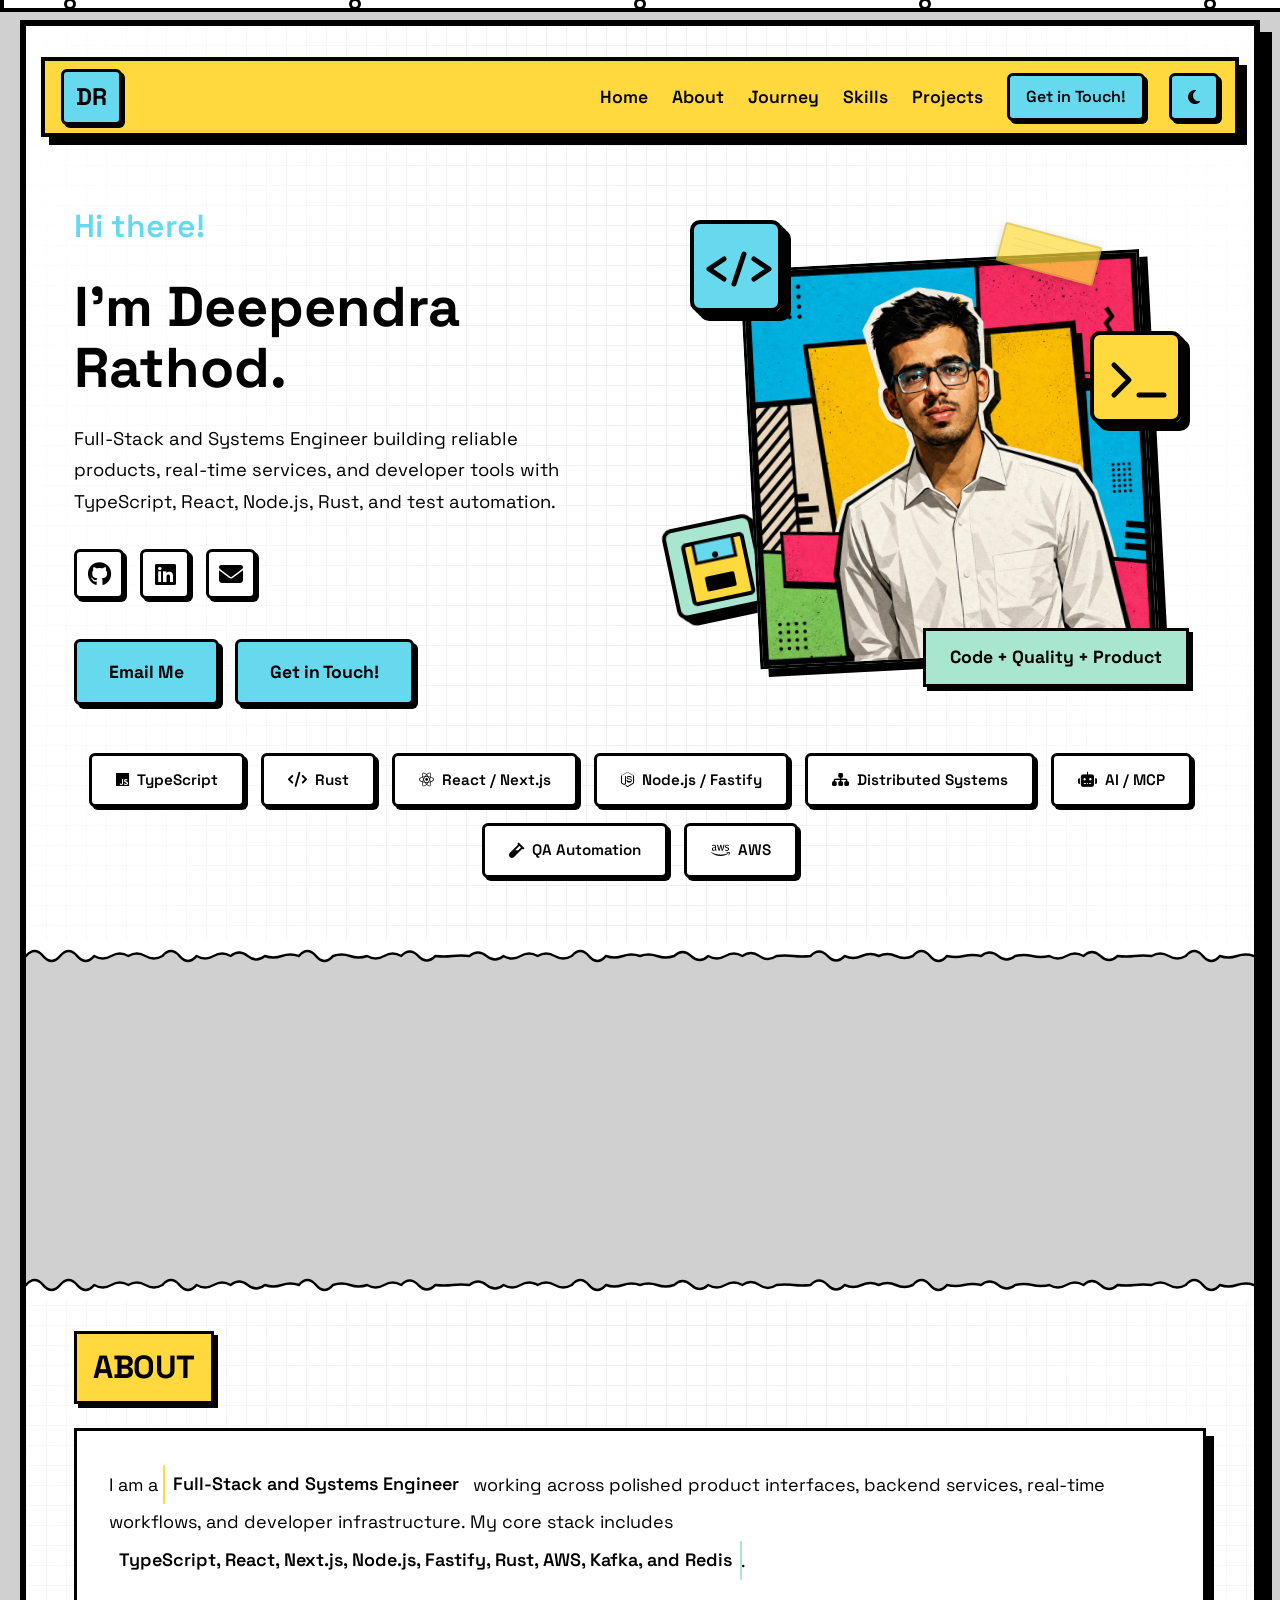
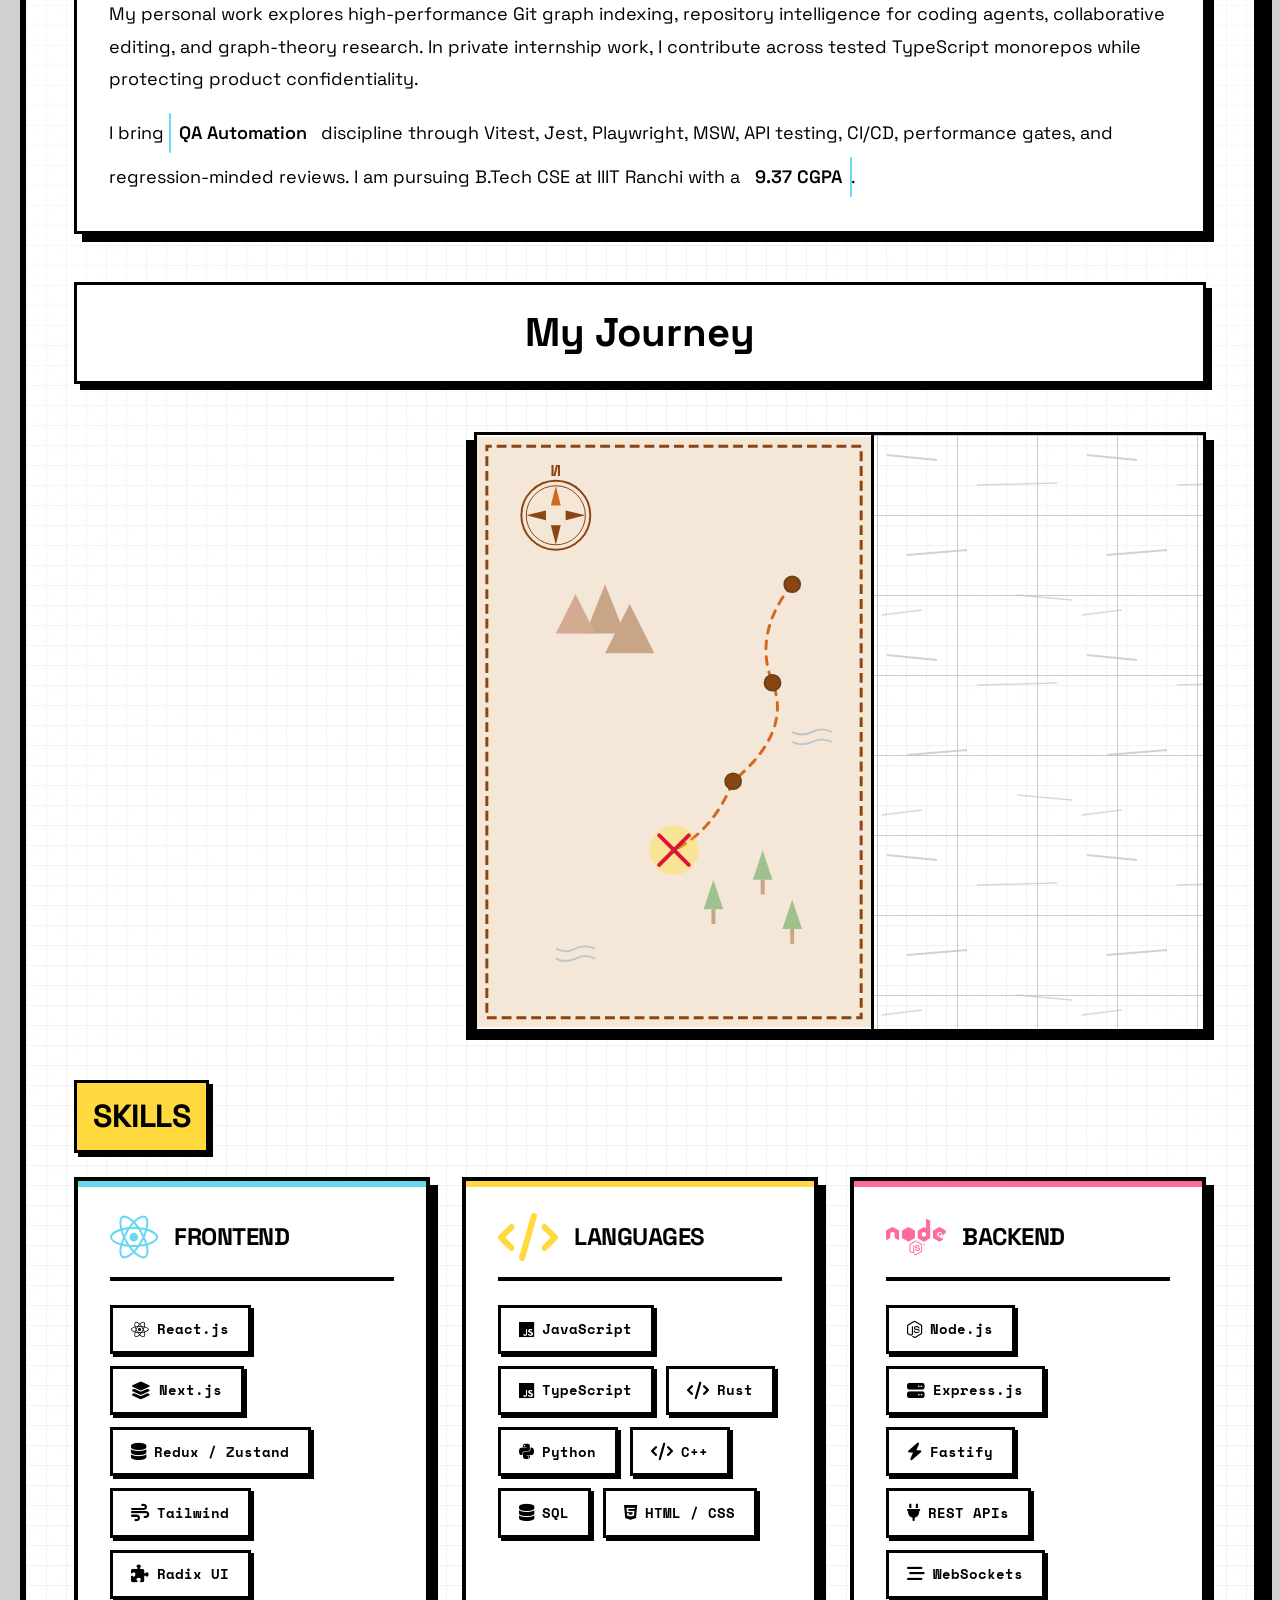
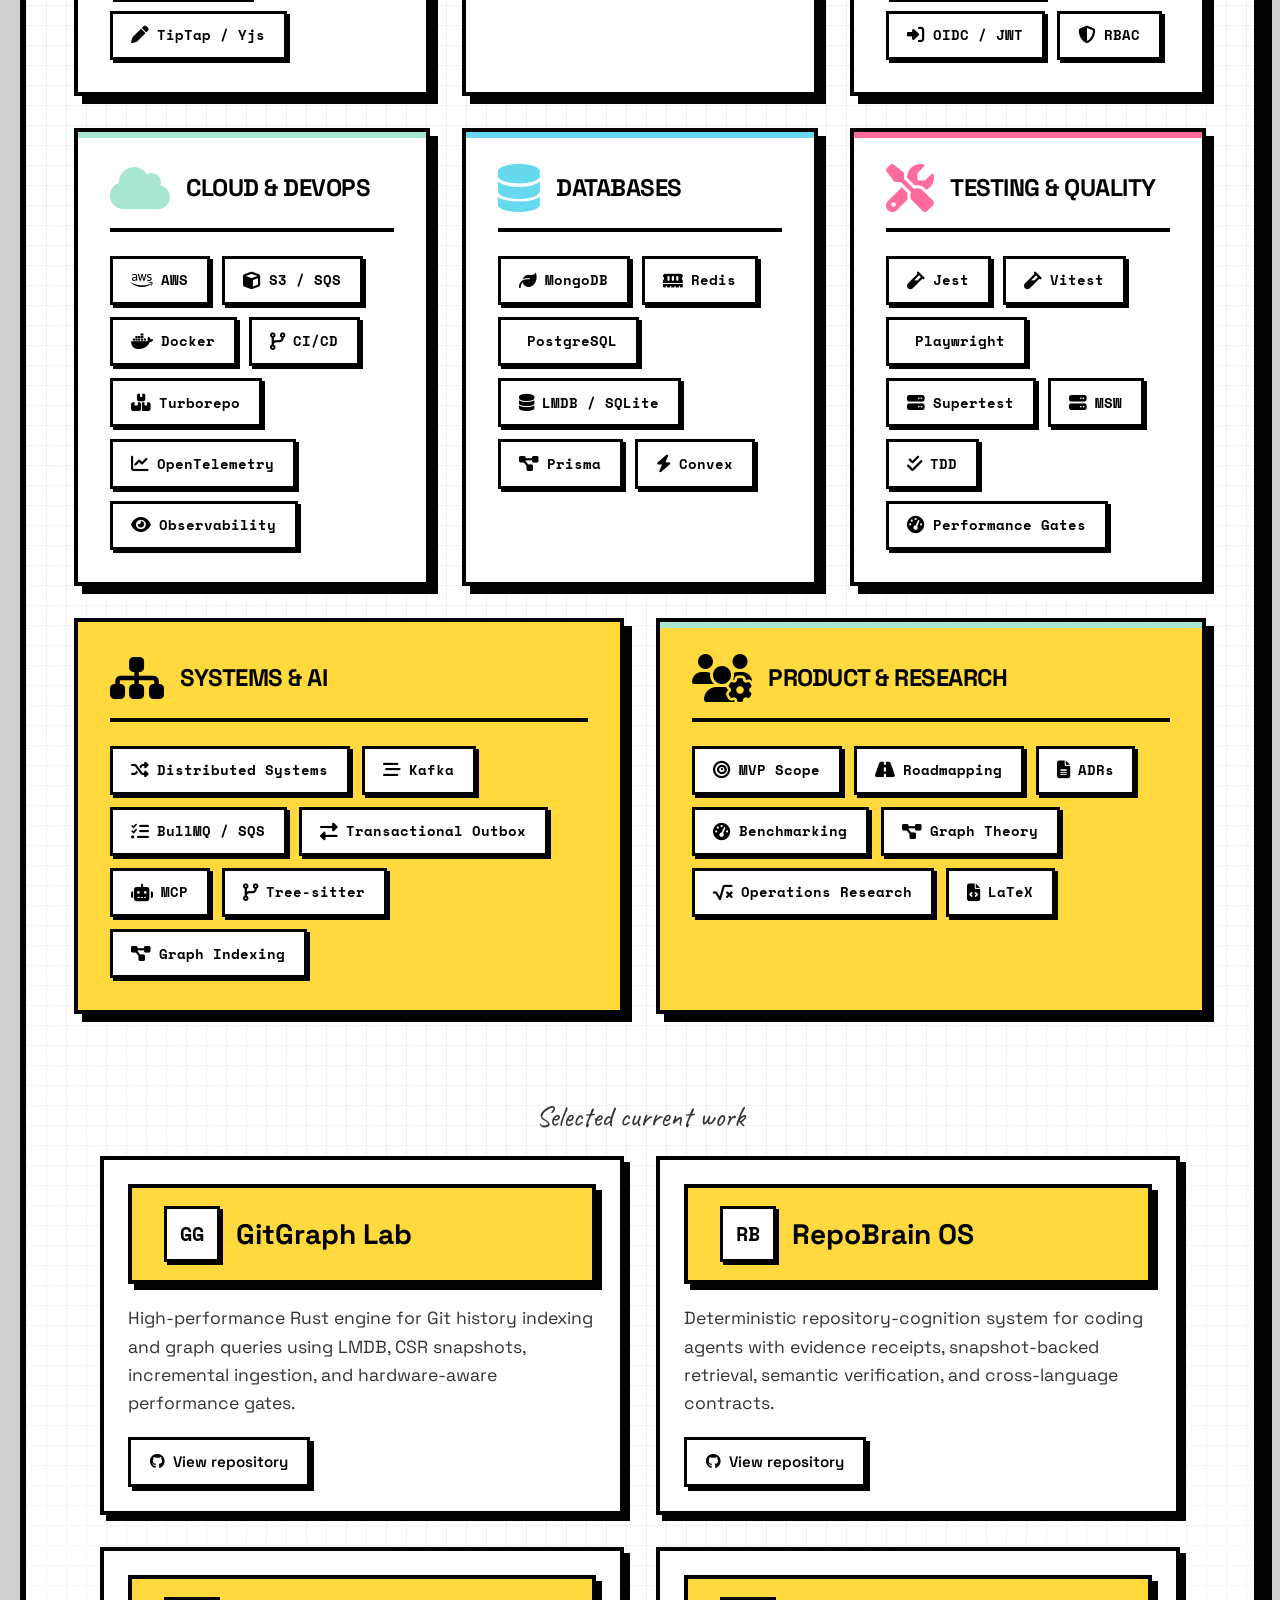
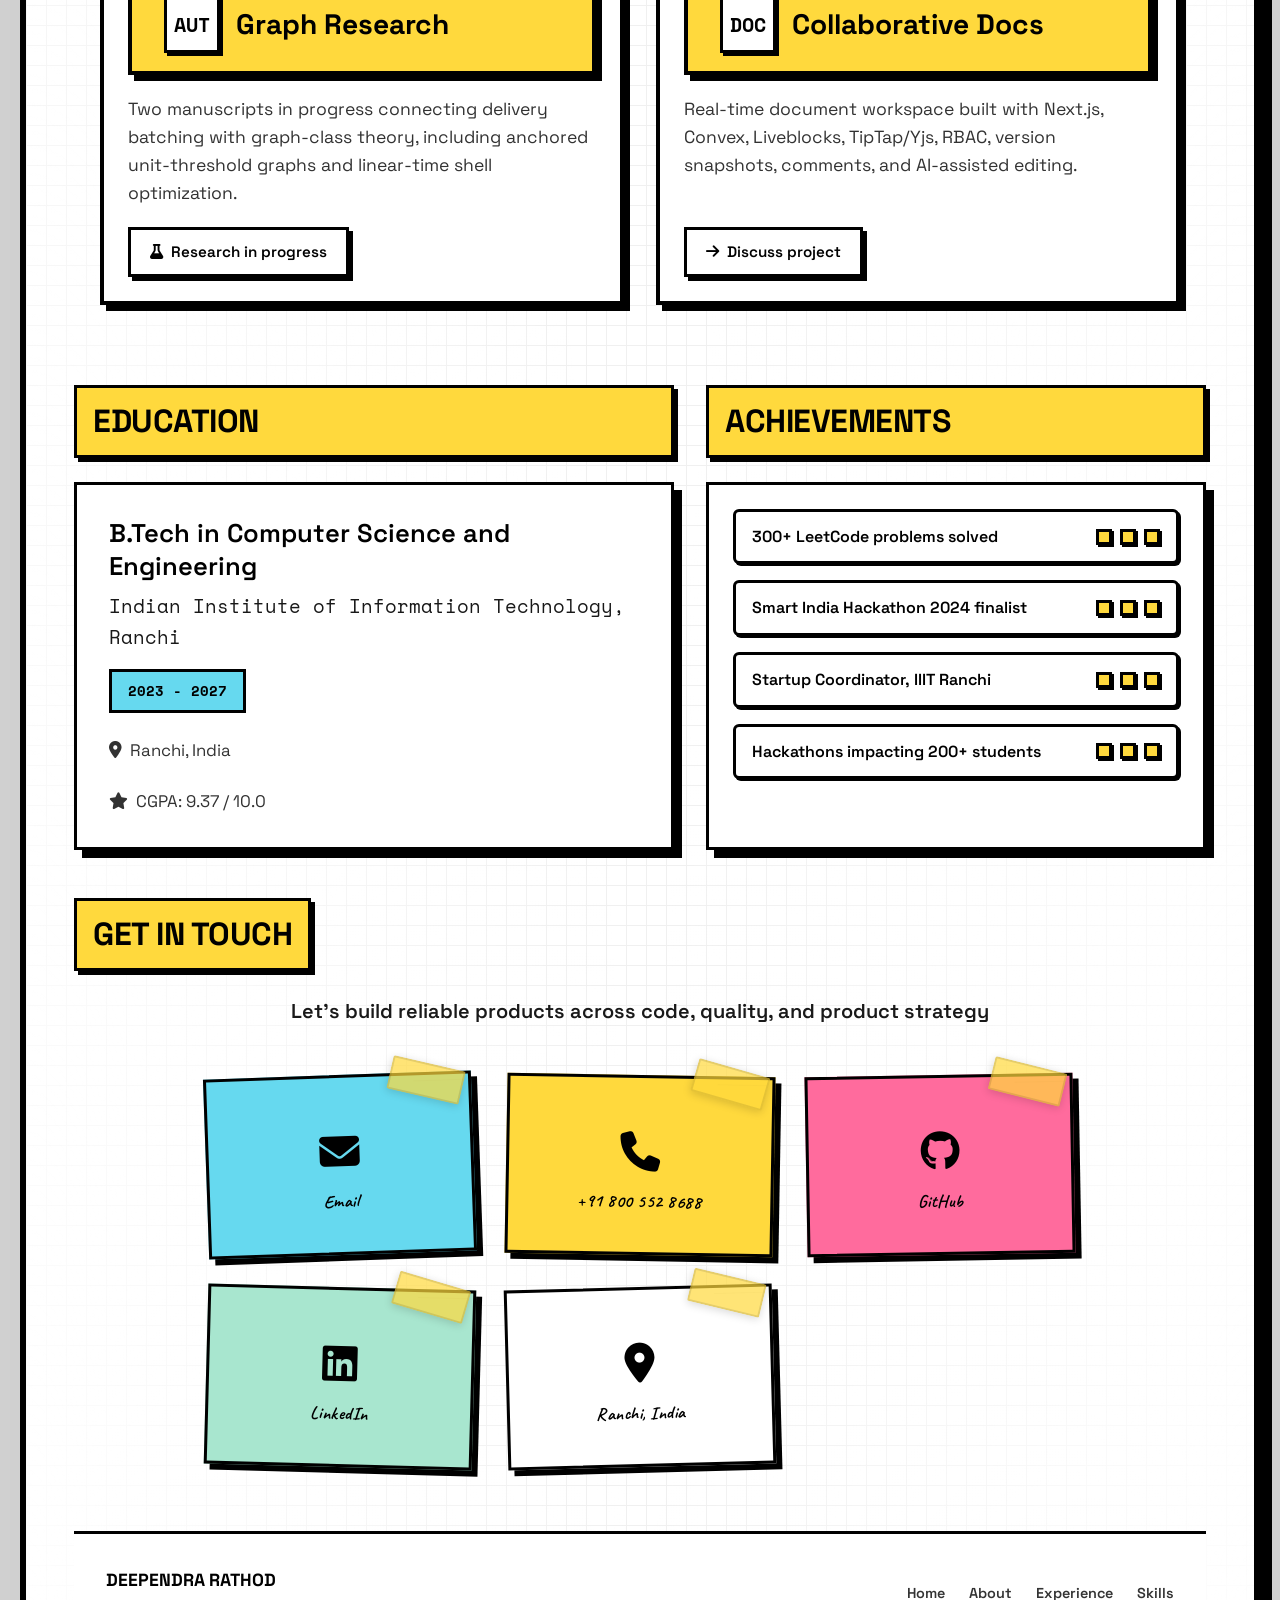
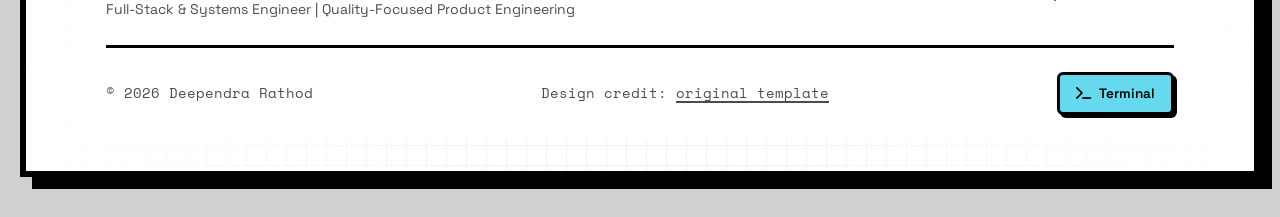
==== index.html @ ee1df922 "fg" ====
<!DOCTYPE html>
<html lang="en">
<head>
    <meta charset="UTF-8">
    <meta name="viewport" content="width=device-width, initial-scale=1.0">

    <!-- Primary Meta Tags -->
    <title>Deependra Rathod | Full-Stack & Systems Engineer</title>
    <meta name="title" content="Deependra Rathod | Full-Stack & Systems Engineer">
    <meta name="description" content="Full-Stack and Systems Engineer building reliable products and developer tools with TypeScript, React, Node.js, Rust, distributed systems, and test automation. Based in Ranchi, India.">
    <meta name="keywords" content="Deependra Rathod, Full-Stack Engineer, Systems Engineer, Software Engineer, TypeScript, Rust, React, Next.js, Node.js, Fastify, Distributed Systems, Kafka, Redis, WebSockets, MCP, QA Automation, Playwright, Vitest, CI/CD, System Design, Ranchi, India">
    <meta name="author" content="Deependra Rathod">
    <meta name="robots" content="index, follow">
    <meta name="language" content="English">

    <!-- Geo Tags -->
    <meta name="geo.region" content="IN-JH">
    <meta name="geo.placename" content="Ranchi">
    <meta name="geo.position" content="23.3441;85.3096">

    <!-- Open Graph / Facebook -->
    <meta property="og:type" content="website">
    <meta property="og:site_name" content="Deependra Rathod">
    <meta property="og:title" content="Deependra Rathod | Full-Stack Engineer">
    <meta property="og:description" content="Full-stack engineer building reliable products across code, QA automation, and product strategy.">
    <meta property="og:locale" content="en_US">

    <!-- Twitter -->
    <meta property="twitter:card" content="summary_large_image">
    <meta property="twitter:title" content="Deependra Rathod | Full-Stack Engineer">
    <meta property="twitter:description" content="Full-stack engineer building reliable products across code, QA automation, and product strategy.">

    <!-- Favicon -->
    <link rel="icon" type="image/svg+xml" href="favicon.svg">

    <!-- Preconnect to external domains -->
    <link rel="preconnect" href="https://fonts.googleapis.com">
    <link rel="preconnect" href="https://fonts.gstatic.com" crossorigin>
    <link rel="preconnect" href="https://cdnjs.cloudflare.com">

    <!-- Preload critical resources -->
    <link rel="preload" href="neo-styles.css" as="style">
    <link rel="preload" href="https://fonts.googleapis.com/css2?family=Space+Grotesk:wght@400;600;700&family=Space+Mono:wght@400;700&family=Caveat:wght@400;700&display=swap" as="style">

    <!-- Stylesheets -->
    <link rel="stylesheet" href="neo-styles.css">
    <link rel="stylesheet" href="https://cdnjs.cloudflare.com/ajax/libs/font-awesome/6.4.0/css/all.min.css" media="print" onload="this.media='all'">
    <noscript><link rel="stylesheet" href="https://cdnjs.cloudflare.com/ajax/libs/font-awesome/6.4.0/css/all.min.css"></noscript>
    <link href="https://fonts.googleapis.com/css2?family=Space+Grotesk:wght@400;600;700&family=Space+Mono:wght@400;700&family=Caveat:wght@400;700&display=swap" rel="stylesheet">
    <link rel="stylesheet" href="https://unpkg.com/leaflet@1.9.4/dist/leaflet.css">

    <!-- External JavaScript -->
    <script src="https://unpkg.com/leaflet@1.9.4/dist/leaflet.js"></script>

    <!-- Structured Data / JSON-LD -->
    <script type="application/ld+json">
    {
      "@context": "https://schema.org",
      "@type": "Person",
      "name": "Deependra Rathod",
      "jobTitle": "Full-Stack and Systems Engineer",
      "worksFor": {
        "@type": "Organization",
        "name": "Stealth Startup"
      },
      "address": {
        "@type": "PostalAddress",
        "addressLocality": "Ranchi",
        "addressRegion": "Jharkhand",
        "addressCountry": "India"
      },
      "alumniOf": {
        "@type": "EducationalOrganization",
        "name": "Indian Institute of Information Technology, Ranchi"
      },
      "knowsAbout": ["Full-Stack Development", "Systems Engineering", "TypeScript", "Rust", "React", "Next.js", "Node.js", "Fastify", "Distributed Systems", "Event-Driven Systems", "Kafka", "Redis", "WebSockets", "MCP", "Repository Intelligence", "Graph Indexing", "QA Automation", "Playwright", "Vitest", "Jest", "CI/CD", "AWS", "Docker", "System Design"]
    }
    </script>
</head>
<body>
    <!-- Loading Screen -->
    <div class="loader-overlay">
        <div class="loader-shapes">
            <div class="loader-shape-svg loader-shape-1">
                <svg width="80" height="80" viewBox="0 0 100 100" fill="none" xmlns="http://www.w3.org/2000/svg">
                    <rect x="6" y="6" width="88" height="88" rx="8" fill="#66d9ef" stroke="#000" stroke-width="4"/>
                    <rect x="3" y="3" width="88" height="88" rx="8" fill="#66d9ef" stroke="#000" stroke-width="4"/>
                    <path d="M35 40 L20 50 L35 60" stroke="#000" stroke-width="5" stroke-linecap="round" stroke-linejoin="round"/>
                    <path d="M65 40 L80 50 L65 60" stroke="#000" stroke-width="5" stroke-linecap="round" stroke-linejoin="round"/>
                    <line x1="55" y1="35" x2="45" y2="65" stroke="#000" stroke-width="5" stroke-linecap="round"/>
                </svg>
            </div>
            <div class="loader-shape-svg loader-shape-2">
                <svg width="80" height="80" viewBox="0 0 100 100" fill="none" xmlns="http://www.w3.org/2000/svg">
                    <rect x="6" y="6" width="88" height="88" rx="8" fill="#ffd93d" stroke="#000" stroke-width="4"/>
                    <rect x="3" y="3" width="88" height="88" rx="8" fill="#ffd93d" stroke="#000" stroke-width="4"/>
                    <path d="M25 35 L40 50 L25 65" stroke="#000" stroke-width="5" stroke-linecap="round" stroke-linejoin="round"/>
                    <line x1="50" y1="65" x2="75" y2="65" stroke="#000" stroke-width="5" stroke-linecap="round"/>
                </svg>
            </div>
            <div class="loader-shape-svg loader-shape-3">
                <svg width="80" height="80" viewBox="0 0 100 100" fill="none" xmlns="http://www.w3.org/2000/svg">
                    <rect x="6" y="6" width="88" height="88" rx="8" fill="#a8e6cf" stroke="#000" stroke-width="4"/>
                    <rect x="3" y="3" width="88" height="88" rx="8" fill="#a8e6cf" stroke="#000" stroke-width="4"/>
                    <rect x="20" y="20" width="60" height="60" rx="3" fill="#ffd93d" stroke="#000" stroke-width="4"/>
                    <rect x="30" y="20" width="40" height="20" fill="#66d9ef" stroke="#000" stroke-width="3"/>
                    <rect x="35" y="55" width="30" height="15" rx="2" fill="#000"/>
                    <circle cx="50" cy="35" r="3" fill="#000"/>
                </svg>
            </div>
        </div>
        <div class="loader-wrapper">
            <div class="loader-letter">D</div>
            <div class="loader-letter">R</div>
        </div>
        <div class="loader-progress-bar">
            <div class="loader-progress-fill"></div>
        </div>
    </div>

    <div class="page-wrapper">
    <div class="progress-bar-container">
        <div class="progress-bar-fill"></div>
        <div class="progress-checkpoints">
            <div class="checkpoint" data-section="hero">
                <div class="checkpoint-dot"></div>
                <span class="checkpoint-label">Home</span>
            </div>
            <div class="checkpoint" data-section="about">
                <div class="checkpoint-dot"></div>
                <span class="checkpoint-label">About</span>
            </div>
            <div class="checkpoint" data-section="experience">
                <div class="checkpoint-dot"></div>
                <span class="checkpoint-label">Journey</span>
            </div>
            <div class="checkpoint" data-section="skills">
                <div class="checkpoint-dot"></div>
                <span class="checkpoint-label">Skills</span>
            </div>
            <div class="checkpoint" data-section="contact">
                <div class="checkpoint-dot"></div>
                <span class="checkpoint-label">Contact</span>
            </div>
        </div>
    </div>
    <nav class="navbar">
        <div class="nav-content">
            <a href="#" class="nav-brand">DR</a>
            <div class="nav-right">
                <a href="#hero" class="nav-link">Home</a>
                <a href="#about" class="nav-link">About</a>
                <a href="#experience" class="nav-link">Journey</a>
                <a href="#skills" class="nav-link">Skills</a>
                <a href="#projects" class="nav-link">Projects</a>
                <a href="#contact" class="nav-cta">Get in Touch!</a>
                <button id="theme-toggle" class="theme-toggle-nav" aria-label="Toggle theme">
                    <i class="fas fa-moon"></i>
                </button>
            </div>
        </div>
    </nav>

    <section class="hero" id="hero">
        <div class="hero-content">
            <div class="hero-left">
                <p class="hero-greeting" id="hero-greeting">Hi there!</p>
                <h1 class="hero-name">I'm Deependra Rathod.</h1>
                <p class="hero-description">
                    Full-Stack and Systems Engineer building reliable products, real-time services, and developer tools with TypeScript, React, Node.js, Rust, and test automation.
                </p>
                <div class="hero-social">
                    <a href="https://github.com/Deependra-Codes" target="_blank" rel="noopener noreferrer" class="social-btn" aria-label="GitHub profile">
                        <i class="fab fa-github"></i>
                    </a>
                    <a href="https://in.linkedin.com/in/deependra-rathod-23a6ba381" target="_blank" rel="noopener noreferrer" class="social-btn" aria-label="LinkedIn profile">
                        <i class="fab fa-linkedin"></i>
                    </a>
                    <a href="mailto:deependrarathod898@gmail.com" class="social-btn" aria-label="Email Deependra">
                        <i class="fas fa-envelope"></i>
                    </a>
                </div>
                <div class="hero-cta-container">
                    <a href="mailto:deependrarathod898@gmail.com" class="btn-cta">Email Me</a>
                    <a href="#contact" class="btn-cta">Get in Touch!</a>
                </div>
            </div>
            <div class="hero-right">
                <div class="hero-image-wrapper">
                    <div class="tape-sticker"></div>
                    <img src="image/deependra-portrait.png" alt="Stylized portrait of Deependra Rathod" class="hero-photo" width="400" height="400" fetchpriority="high">
                    <div class="deco-code">
                        <svg width="100" height="100" viewBox="0 0 100 100" fill="none" xmlns="http://www.w3.org/2000/svg">
                            <rect x="6" y="6" width="88" height="88" rx="8" fill="#66d9ef" stroke="#000" stroke-width="4"/>
                            <rect x="3" y="3" width="88" height="88" rx="8" fill="#66d9ef" stroke="#000" stroke-width="4"/>
                            <path d="M35 40 L20 50 L35 60" stroke="#000" stroke-width="5" stroke-linecap="round" stroke-linejoin="round"/>
                            <path d="M65 40 L80 50 L65 60" stroke="#000" stroke-width="5" stroke-linecap="round" stroke-linejoin="round"/>
                            <line x1="55" y1="35" x2="45" y2="65" stroke="#000" stroke-width="5" stroke-linecap="round"/>
                        </svg>
                    </div>
                    <div class="deco-terminal">
                        <svg width="100" height="100" viewBox="0 0 100 100" fill="none" xmlns="http://www.w3.org/2000/svg">
                            <rect x="6" y="6" width="88" height="88" rx="8" fill="#ffd93d" stroke="#000" stroke-width="4"/>
                            <rect x="3" y="3" width="88" height="88" rx="8" fill="#ffd93d" stroke="#000" stroke-width="4"/>
                            <path d="M25 35 L40 50 L25 65" stroke="#000" stroke-width="5" stroke-linecap="round" stroke-linejoin="round"/>
                            <line x1="50" y1="65" x2="75" y2="65" stroke="#000" stroke-width="5" stroke-linecap="round"/>
                        </svg>
                    </div>
                    <div class="deco-floppy">
                        <svg width="100" height="100" viewBox="0 0 100 100" fill="none" xmlns="http://www.w3.org/2000/svg">
                            <rect x="6" y="6" width="88" height="88" rx="8" fill="#a8e6cf" stroke="#000" stroke-width="4"/>
                            <rect x="3" y="3" width="88" height="88" rx="8" fill="#a8e6cf" stroke="#000" stroke-width="4"/>
                            <rect x="20" y="20" width="60" height="60" rx="3" fill="#ffd93d" stroke="#000" stroke-width="4"/>
                            <rect x="30" y="20" width="40" height="20" fill="#66d9ef" stroke="#000" stroke-width="3"/>
                            <rect x="35" y="55" width="30" height="15" rx="2" fill="#000"/>
                            <circle cx="50" cy="35" r="3" fill="#000"/>
                        </svg>
                    </div>
                    <div class="deco-label">Code + Quality + Product</div>
                </div>
            </div>
        </div>
        <div class="tech-badges">
            <span class="tech-badge"><i class="fab fa-js"></i> TypeScript</span>
            <span class="tech-badge"><i class="fas fa-code"></i> Rust</span>
            <span class="tech-badge"><i class="fab fa-react"></i> React / Next.js</span>
            <span class="tech-badge"><i class="fab fa-node-js"></i> Node.js / Fastify</span>
            <span class="tech-badge"><i class="fas fa-sitemap"></i> Distributed Systems</span>
            <span class="tech-badge"><i class="fas fa-robot"></i> AI / MCP</span>
            <span class="tech-badge"><i class="fas fa-vial"></i> QA Automation</span>
            <span class="tech-badge"><i class="fab fa-aws"></i> AWS</span>
        </div>
    </section>

    <div class="paper-tear paper-tear-top">
        <svg width="100%" height="30" viewBox="0 0 1440 30" preserveAspectRatio="none" xmlns="http://www.w3.org/2000/svg">
            <path d="M0,0 L0,15 Q10,5 20,15 T40,15 Q50,5 60,15 T80,15 Q90,20 100,15 T120,15 Q130,10 140,15 T160,15 Q170,5 180,15 T200,15 Q210,20 220,15 T240,15 Q250,8 260,15 T280,15 Q290,18 300,15 T320,15 Q330,5 340,15 T360,15 Q370,12 380,15 T400,15 Q410,20 420,15 T440,15 Q450,6 460,15 T480,15 Q490,16 500,15 T520,15 Q530,8 540,15 T560,15 Q570,20 580,15 T600,15 Q610,10 620,15 T640,15 Q650,5 660,15 T680,15 Q690,18 700,15 T720,15 Q730,12 740,15 T760,15 Q770,7 780,15 T800,15 Q810,20 820,15 T840,15 Q850,9 860,15 T880,15 Q890,14 900,15 T920,15 Q930,6 940,15 T960,15 Q970,19 980,15 T1000,15 Q1010,11 1020,15 T1040,15 Q1050,5 1060,15 T1080,15 Q1090,17 1100,15 T1120,15 Q1130,8 1140,15 T1160,15 Q1170,13 1180,15 T1200,15 Q1210,20 1220,15 T1240,15 Q1250,7 1260,15 T1280,15 Q1290,16 1300,15 T1320,15 Q1330,10 1340,15 T1360,15 Q1370,5 1380,15 T1400,15 Q1410,18 1420,15 T1440,15 L1440,0 Z"
            fill="#ffffff" stroke="none"/>
            <path d="M0,30 L0,15 Q10,5 20,15 T40,15 Q50,5 60,15 T80,15 Q90,20 100,15 T120,15 Q130,10 140,15 T160,15 Q170,5 180,15 T200,15 Q210,20 220,15 T240,15 Q250,8 260,15 T280,15 Q290,18 300,15 T320,15 Q330,5 340,15 T360,15 Q370,12 380,15 T400,15 Q410,20 420,15 T440,15 Q450,6 460,15 T480,15 Q490,16 500,15 T520,15 Q530,8 540,15 T560,15 Q570,20 580,15 T600,15 Q610,10 620,15 T640,15 Q650,5 660,15 T680,15 Q690,18 700,15 T720,15 Q730,12 740,15 T760,15 Q770,7 780,15 T800,15 Q810,20 820,15 T840,15 Q850,9 860,15 T880,15 Q890,14 900,15 T920,15 Q930,6 940,15 T960,15 Q970,19 980,15 T1000,15 Q1010,11 1020,15 T1040,15 Q1050,5 1060,15 T1080,15 Q1090,17 1100,15 T1120,15 Q1130,8 1140,15 T1160,15 Q1170,13 1180,15 T1200,15 Q1210,20 1220,15 T1240,15 Q1250,7 1260,15 T1280,15 Q1290,16 1300,15 T1320,15 Q1330,10 1340,15 T1360,15 Q1370,5 1380,15 T1400,15 Q1410,18 1420,15 T1440,15 L1440,30 Z"
            fill="#d0d0d0" stroke="none"/>
            <path d="M0,15 Q10,5 20,15 T40,15 Q50,5 60,15 T80,15 Q90,20 100,15 T120,15 Q130,10 140,15 T160,15 Q170,5 180,15 T200,15 Q210,20 220,15 T240,15 Q250,8 260,15 T280,15 Q290,18 300,15 T320,15 Q330,5 340,15 T360,15 Q370,12 380,15 T400,15 Q410,20 420,15 T440,15 Q450,6 460,15 T480,15 Q490,16 500,15 T520,15 Q530,8 540,15 T560,15 Q570,20 580,15 T600,15 Q610,10 620,15 T640,15 Q650,5 660,15 T680,15 Q690,18 700,15 T720,15 Q730,12 740,15 T760,15 Q770,7 780,15 T800,15 Q810,20 820,15 T840,15 Q850,9 860,15 T880,15 Q890,14 900,15 T920,15 Q930,6 940,15 T960,15 Q970,19 980,15 T1000,15 Q1010,11 1020,15 T1040,15 Q1050,5 1060,15 T1080,15 Q1090,17 1100,15 T1120,15 Q1130,8 1140,15 T1160,15 Q1170,13 1180,15 T1200,15 Q1210,20 1220,15 T1240,15 Q1250,7 1260,15 T1280,15 Q1290,16 1300,15 T1320,15 Q1330,10 1340,15 T1360,15 Q1370,5 1380,15 T1400,15 Q1410,18 1420,15 T1440,15"
            fill="none" stroke="var(--border)" stroke-width="2.5" stroke-linecap="round" stroke-linejoin="round"/>
        </svg>
    </div>

    <div class="page-gap"></div>

    <div class="paper-tear paper-tear-bottom">
        <svg width="100%" height="30" viewBox="0 0 1440 30" preserveAspectRatio="none" xmlns="http://www.w3.org/2000/svg">
            <path d="M0,0 L0,15 Q10,5 20,15 T40,15 Q50,5 60,15 T80,15 Q90,20 100,15 T120,15 Q130,10 140,15 T160,15 Q170,5 180,15 T200,15 Q210,20 220,15 T240,15 Q250,8 260,15 T280,15 Q290,18 300,15 T320,15 Q330,5 340,15 T360,15 Q370,12 380,15 T400,15 Q410,20 420,15 T440,15 Q450,6 460,15 T480,15 Q490,16 500,15 T520,15 Q530,8 540,15 T560,15 Q570,20 580,15 T600,15 Q610,10 620,15 T640,15 Q650,5 660,15 T680,15 Q690,18 700,15 T720,15 Q730,12 740,15 T760,15 Q770,7 780,15 T800,15 Q810,20 820,15 T840,15 Q850,9 860,15 T880,15 Q890,14 900,15 T920,15 Q930,6 940,15 T960,15 Q970,19 980,15 T1000,15 Q1010,11 1020,15 T1040,15 Q1050,5 1060,15 T1080,15 Q1090,17 1100,15 T1120,15 Q1130,8 1140,15 T1160,15 Q1170,13 1180,15 T1200,15 Q1210,20 1220,15 T1240,15 Q1250,7 1260,15 T1280,15 Q1290,16 1300,15 T1320,15 Q1330,10 1340,15 T1360,15 Q1370,5 1380,15 T1400,15 Q1410,18 1420,15 T1440,15 L1440,0 Z"
            fill="#d0d0d0" stroke="none"/>
            <path d="M0,30 L0,15 Q10,5 20,15 T40,15 Q50,5 60,15 T80,15 Q90,20 100,15 T120,15 Q130,10 140,15 T160,15 Q170,5 180,15 T200,15 Q210,20 220,15 T240,15 Q250,8 260,15 T280,15 Q290,18 300,15 T320,15 Q330,5 340,15 T360,15 Q370,12 380,15 T400,15 Q410,20 420,15 T440,15 Q450,6 460,15 T480,15 Q490,16 500,15 T520,15 Q530,8 540,15 T560,15 Q570,20 580,15 T600,15 Q610,10 620,15 T640,15 Q650,5 660,15 T680,15 Q690,18 700,15 T720,15 Q730,12 740,15 T760,15 Q770,7 780,15 T800,15 Q810,20 820,15 T840,15 Q850,9 860,15 T880,15 Q890,14 900,15 T920,15 Q930,6 940,15 T960,15 Q970,19 980,15 T1000,15 Q1010,11 1020,15 T1040,15 Q1050,5 1060,15 T1080,15 Q1090,17 1100,15 T1120,15 Q1130,8 1140,15 T1160,15 Q1170,13 1180,15 T1200,15 Q1210,20 1220,15 T1240,15 Q1250,7 1260,15 T1280,15 Q1290,16 1300,15 T1320,15 Q1330,10 1340,15 T1360,15 Q1370,5 1380,15 T1400,15 Q1410,18 1420,15 T1440,15 L1440,30 Z"
            fill="#ffffff" stroke="none"/>
            <path d="M0,15 Q10,5 20,15 T40,15 Q50,5 60,15 T80,15 Q90,20 100,15 T120,15 Q130,10 140,15 T160,15 Q170,5 180,15 T200,15 Q210,20 220,15 T240,15 Q250,8 260,15 T280,15 Q290,18 300,15 T320,15 Q330,5 340,15 T360,15 Q370,12 380,15 T400,15 Q410,20 420,15 T440,15 Q450,6 460,15 T480,15 Q490,16 500,15 T520,15 Q530,8 540,15 T560,15 Q570,20 580,15 T600,15 Q610,10 620,15 T640,15 Q650,5 660,15 T680,15 Q690,18 700,15 T720,15 Q730,12 740,15 T760,15 Q770,7 780,15 T800,15 Q810,20 820,15 T840,15 Q850,9 860,15 T880,15 Q890,14 900,15 T920,15 Q930,6 940,15 T960,15 Q970,19 980,15 T1000,15 Q1010,11 1020,15 T1040,15 Q1050,5 1060,15 T1080,15 Q1090,17 1100,15 T1120,15 Q1130,8 1140,15 T1160,15 Q1170,13 1180,15 T1200,15 Q1210,20 1220,15 T1240,15 Q1250,7 1260,15 T1280,15 Q1290,16 1300,15 T1320,15 Q1330,10 1340,15 T1360,15 Q1370,5 1380,15 T1400,15 Q1410,18 1420,15 T1440,15"
            fill="none" stroke="var(--border)" stroke-width="2.5" stroke-linecap="round" stroke-linejoin="round"/>
        </svg>
    </div>

    <div class="tear-tape-sticker"></div>

    <div class="container">

        <section class="section" id="about">
            <h2 class="section-title">ABOUT</h2>
            <div class="card">
                <p class="text">
                    I am a <span class="highlight highlight-yellow">Full-Stack and Systems Engineer</span> working across polished product interfaces,
                    backend services, real-time workflows, and developer infrastructure. My core stack includes
                    <span class="highlight highlight-green">TypeScript, React, Next.js, Node.js, Fastify, Rust, AWS, Kafka, and Redis</span>.
                </p>
                <p class="text">
                    My personal work explores high-performance Git graph indexing, repository intelligence for coding agents, collaborative editing,
                    and graph-theory research. In private internship work, I contribute across tested TypeScript monorepos while protecting product confidentiality.
                </p>
                <p class="text">
                    I bring <span class="highlight highlight-cyan">QA Automation</span> discipline through Vitest, Jest, Playwright, MSW, API testing,
                    CI/CD, performance gates, and regression-minded reviews. I am pursuing B.Tech CSE at IIIT Ranchi with a <span class="highlight highlight-cyan">9.37 CGPA</span>.
                </p>
            </div>
        </section>

        <section class="section journey-section" id="experience">
            <h2 class="section-title-center">My Journey</h2>
            <div class="journey-container">
                <div class="journey-timeline">
                    <h3 class="timeline-header">Journey Timeline</h3>
            <div class="timeline-list">
                <div class="timeline-item-flat" id="exp-1" data-country="Hyderabad">
                    <div class="timeline-dot"></div>
                    <div class="timeline-content-flat">
                        <h4 class="timeline-title">Full-Stack AI Developer Intern @ Stealth Startup</h4>
                        <p class="timeline-date">Nov 2025 - Present</p>
                        <p class="timeline-description">
                            Contribute across private TypeScript monorepos spanning React/Next.js interfaces, Node.js services, secure authentication, real-time workflows, asynchronous jobs, observability, and automated testing.
                        </p>
                        <p class="timeline-location"><i class="fas fa-map-marker-alt"></i> Hyderabad, India (Hybrid)</p>
                    </div>
                </div>
                <div class="timeline-item-flat" id="exp-2" data-country="Bangalore">
                    <div class="timeline-dot"></div>
                    <div class="timeline-content-flat">
                        <h4 class="timeline-title">Software Developer Intern @ CodingPanda</h4>
                        <p class="timeline-date">Sept 2025 - Nov 2025</p>
                        <p class="timeline-description">
                            Built modular Node.js and Express APIs for high-volume workflows, increased throughput by 25%, reduced latency with Redis caching and API batching, and collaborated on reusable dashboard components.
                        </p>
                        <p class="timeline-location"><i class="fas fa-map-marker-alt"></i> Bangalore, India (Remote)</p>
                    </div>
                </div>
                <div class="timeline-item-flat" id="exp-3" data-country="Ranchi">
                    <div class="timeline-dot"></div>
                    <div class="timeline-content-flat">
                        <h4 class="timeline-title">Smart India Hackathon Finalist</h4>
                        <p class="timeline-date">2024</p>
                        <p class="timeline-description">
                            Finalist for FarmLink, an Agri-tech SaaS product. Also solved 300+ LeetCode problems and coordinated incubation programs and hackathons impacting 200+ students.
                        </p>
                        <p class="timeline-location"><i class="fas fa-map-marker-alt"></i> India</p>
                    </div>
                </div>
                <div class="timeline-item-flat" id="exp-4" data-country="Ranchi">
                    <div class="timeline-dot"></div>
                    <div class="timeline-content-flat">
                        <h4 class="timeline-title">B.Tech CSE @ IIIT Ranchi</h4>
                        <p class="timeline-date">2023 - 2027</p>
                        <p class="timeline-description">
                            Pursuing Computer Science and Engineering with a CGPA of 9.37 / 10.0 while building real-world products, developer tools, and systems research.
                        </p>
                        <p class="timeline-location"><i class="fas fa-map-marker-alt"></i> Ranchi, India</p>
                    </div>
                </div>
            </div>
                </div>
                <div class="journey-timeline-back">
                    <svg class="treasure-map-svg" viewBox="0 0 400 600" xmlns="http://www.w3.org/2000/svg">
                        <!-- Aged paper background -->
                        <rect width="400" height="600" fill="#f4e7d7"/>

                        <!-- Compass Rose -->
                        <g transform="translate(320, 80)">
                            <circle cx="0" cy="0" r="35" fill="none" stroke="#8B4513" stroke-width="2"/>
                            <circle cx="0" cy="0" r="30" fill="none" stroke="#8B4513" stroke-width="1"/>
                            <!-- N -->
                            <polygon points="0,-30 5,-10 -5,-10" fill="#D2691E"/>
                            <!-- S -->
                            <polygon points="0,30 5,10 -5,10" fill="#8B4513"/>
                            <!-- E -->
                            <polygon points="30,0 10,5 10,-5" fill="#8B4513"/>
                            <!-- W -->
                            <polygon points="-30,0 -10,5 -10,-5" fill="#8B4513"/>
                            <text x="0" y="-40" text-anchor="middle" font-size="16" font-weight="bold" fill="#8B4513">N</text>
                        </g>

                        <!-- Dotted path route -->
                        <path d="M 80,150 Q 120,200 100,250 T 140,350 Q 160,400 200,420"
                              stroke="#D2691E" stroke-width="3" fill="none"
                              stroke-dasharray="8,8" stroke-linecap="round"/>

                        <!-- Location markers -->
                        <circle cx="80" cy="150" r="8" fill="#8B4513" stroke="#654321" stroke-width="2"/>
                        <circle cx="100" cy="250" r="8" fill="#8B4513" stroke="#654321" stroke-width="2"/>
                        <circle cx="140" cy="350" r="8" fill="#8B4513" stroke="#654321" stroke-width="2"/>

                        <!-- X marks the spot -->
                        <g transform="translate(200, 420)">
                            <circle cx="0" cy="0" r="25" fill="#FFD700" opacity="0.3"/>
                            <line x1="-15" y1="-15" x2="15" y2="15" stroke="#DC143C" stroke-width="4" stroke-linecap="round"/>
                            <line x1="15" y1="-15" x2="-15" y2="15" stroke="#DC143C" stroke-width="4" stroke-linecap="round"/>
                        </g>

                        <!-- Mountains -->
                        <g opacity="0.4">
                            <polygon points="250,200 270,150 290,200" fill="#8B4513"/>
                            <polygon points="280,200 300,160 320,200" fill="#A0522D"/>
                            <polygon points="220,220 245,170 270,220" fill="#8B4513"/>
                        </g>

                        <!-- Trees -->
                        <g opacity="0.4">
                            <polygon points="100,450 110,420 120,450" fill="#228B22"/>
                            <rect x="108" y="450" width="4" height="15" fill="#8B4513"/>
                            <polygon points="150,480 160,450 170,480" fill="#228B22"/>
                            <rect x="158" y="480" width="4" height="15" fill="#8B4513"/>
                            <polygon points="70,500 80,470 90,500" fill="#228B22"/>
                            <rect x="78" y="500" width="4" height="15" fill="#8B4513"/>
                        </g>

                        <!-- Waves/Water -->
                        <g opacity="0.3">
                            <path d="M 40,300 Q 50,295 60,300 T 80,300" stroke="#4682B4" stroke-width="2" fill="none"/>
                            <path d="M 40,310 Q 50,305 60,310 T 80,310" stroke="#4682B4" stroke-width="2" fill="none"/>
                            <path d="M 280,520 Q 290,515 300,520 T 320,520" stroke="#4682B4" stroke-width="2" fill="none"/>
                            <path d="M 280,530 Q 290,525 300,530 T 320,530" stroke="#4682B4" stroke-width="2" fill="none"/>
                        </g>

                        <!-- Decorative border -->
                        <rect x="10" y="10" width="380" height="580" fill="none"
                              stroke="#8B4513" stroke-width="3" stroke-dasharray="10,5"/>
                    </svg>
                </div>
                <div class="journey-map-container">
                    <div id="journey-map"></div>
                    <svg class="map-overlay-lines" xmlns="http://www.w3.org/2000/svg">
                        <defs>
                            <pattern id="grid" width="80" height="80" patternUnits="userSpaceOnUse">
                                <path d="M 80 0 L 0 0 0 80" fill="none" stroke="#000" stroke-width="2" opacity="0.8"/>
                            </pattern>
                            <pattern id="scratches" width="200" height="200" patternUnits="userSpaceOnUse">
                                <line x1="10" y1="20" x2="60" y2="25" stroke="#000" stroke-width="2" opacity="0.7"/>
                                <line x1="100" y1="50" x2="180" y2="48" stroke="#000" stroke-width="1.5" opacity="0.6"/>
                                <line x1="30" y1="120" x2="90" y2="115" stroke="#000" stroke-width="2" opacity="0.7"/>
                                <line x1="140" y1="160" x2="195" y2="165" stroke="#000" stroke-width="1.5" opacity="0.6"/>
                                <line x1="5" y1="180" x2="45" y2="175" stroke="#000" stroke-width="1.5" opacity="0.6"/>
                            </pattern>
                        </defs>
                        <rect width="100%" height="100%" fill="url(#grid)"/>
                        <rect width="100%" height="100%" fill="url(#scratches)"/>
                    </svg>
                    <img src="image/pirat.png" alt="Pirate" class="map-pirate-overlay" width="200" height="200" loading="lazy">
                </div>
            </div>
        </section>

        <section class="section" id="skills">
            <h2 class="section-title">SKILLS</h2>

            <div class="skills-grid-modern">
                <div class="skill-box">
                    <div class="skill-box-header">
                        <i class="fab fa-react skill-icon-large"></i>
                        <h3 class="skill-box-title">Frontend</h3>
                    </div>
                    <div class="tech-tags">
                        <span class="tag"><i class="fab fa-react"></i> React.js</span>
                        <span class="tag"><i class="fas fa-layer-group"></i> Next.js</span>
                        <span class="tag"><i class="fas fa-database"></i> Redux / Zustand</span>
                        <span class="tag"><i class="fas fa-wind"></i> Tailwind</span>
                        <span class="tag"><i class="fas fa-puzzle-piece"></i> Radix UI</span>
                        <span class="tag"><i class="fas fa-pen"></i> TipTap / Yjs</span>
                    </div>
                </div>

                <div class="skill-box">
                    <div class="skill-box-header">
                        <i class="fas fa-code skill-icon-large"></i>
                        <h3 class="skill-box-title">Languages</h3>
                    </div>
                    <div class="tech-tags">
                        <span class="tag"><i class="fab fa-js"></i> JavaScript</span>
                        <span class="tag"><i class="fab fa-js"></i> TypeScript</span>
                        <span class="tag"><i class="fas fa-code"></i> Rust</span>
                        <span class="tag"><i class="fab fa-python"></i> Python</span>
                        <span class="tag"><i class="fas fa-code"></i> C++</span>
                        <span class="tag"><i class="fas fa-database"></i> SQL</span>
                        <span class="tag"><i class="fab fa-html5"></i> HTML / CSS</span>
                    </div>
                </div>

                <div class="skill-box">
                    <div class="skill-box-header">
                        <i class="fab fa-node skill-icon-large"></i>
                        <h3 class="skill-box-title">Backend</h3>
                    </div>
                    <div class="tech-tags">
                        <span class="tag"><i class="fab fa-node-js"></i> Node.js</span>
                        <span class="tag"><i class="fas fa-server"></i> Express.js</span>
                        <span class="tag"><i class="fas fa-bolt"></i> Fastify</span>
                        <span class="tag"><i class="fas fa-plug"></i> REST APIs</span>
                        <span class="tag"><i class="fas fa-stream"></i> WebSockets</span>
                        <span class="tag"><i class="fas fa-sign-in-alt"></i> OIDC / JWT</span>
                        <span class="tag"><i class="fas fa-shield-alt"></i> RBAC</span>
                    </div>
                </div>

                <div class="skill-box">
                    <div class="skill-box-header">
                        <i class="fas fa-cloud skill-icon-large"></i>
                        <h3 class="skill-box-title">Cloud & DevOps</h3>
                    </div>
                    <div class="tech-tags">
                        <span class="tag"><i class="fab fa-aws"></i> AWS</span>
                        <span class="tag"><i class="fas fa-cube"></i> S3 / SQS</span>
                        <span class="tag"><i class="fab fa-docker"></i> Docker</span>
                        <span class="tag"><i class="fas fa-code-branch"></i> CI/CD</span>
                        <span class="tag"><i class="fas fa-boxes"></i> Turborepo</span>
                        <span class="tag"><i class="fas fa-chart-line"></i> OpenTelemetry</span>
                        <span class="tag"><i class="fas fa-eye"></i> Observability</span>
                    </div>
                </div>

                <div class="skill-box">
                    <div class="skill-box-header">
                        <i class="fas fa-database skill-icon-large"></i>
                        <h3 class="skill-box-title">Databases</h3>
                    </div>
                    <div class="tech-tags">
                        <span class="tag"><i class="fas fa-leaf"></i> MongoDB</span>
                        <span class="tag"><i class="fas fa-memory"></i> Redis</span>
                        <span class="tag"><i class="fas fa-elephant"></i> PostgreSQL</span>
                        <span class="tag"><i class="fas fa-database"></i> LMDB / SQLite</span>
                        <span class="tag"><i class="fas fa-project-diagram"></i> Prisma</span>
                        <span class="tag"><i class="fas fa-bolt"></i> Convex</span>
                    </div>
                </div>

                <div class="skill-box">
                    <div class="skill-box-header">
                        <i class="fas fa-tools skill-icon-large"></i>
                        <h3 class="skill-box-title">Testing & Quality</h3>
                    </div>
                    <div class="tech-tags">
                        <span class="tag"><i class="fas fa-vial"></i> Jest</span>
                        <span class="tag"><i class="fas fa-vial"></i> Vitest</span>
                        <span class="tag"><i class="fas fa-browser"></i> Playwright</span>
                        <span class="tag"><i class="fas fa-server"></i> Supertest</span>
                        <span class="tag"><i class="fas fa-server"></i> MSW</span>
                        <span class="tag"><i class="fas fa-check-double"></i> TDD</span>
                        <span class="tag"><i class="fas fa-tachometer-alt"></i> Performance Gates</span>
                    </div>
                </div>

                <div class="skill-box highlight-box">
                    <div class="skill-box-header">
                        <i class="fas fa-sitemap skill-icon-large"></i>
                        <h3 class="skill-box-title">Systems & AI</h3>
                    </div>
                    <div class="tech-tags">
                        <span class="tag"><i class="fas fa-random"></i> Distributed Systems</span>
                        <span class="tag"><i class="fas fa-stream"></i> Kafka</span>
                        <span class="tag"><i class="fas fa-tasks"></i> BullMQ / SQS</span>
                        <span class="tag"><i class="fas fa-exchange-alt"></i> Transactional Outbox</span>
                        <span class="tag"><i class="fas fa-robot"></i> MCP</span>
                        <span class="tag"><i class="fas fa-code-branch"></i> Tree-sitter</span>
                        <span class="tag"><i class="fas fa-project-diagram"></i> Graph Indexing</span>
                    </div>
                </div>

                <div class="skill-box highlight-box">
                    <div class="skill-box-header">
                        <i class="fas fa-users-cog skill-icon-large"></i>
                        <h3 class="skill-box-title">Product & Research</h3>
                    </div>
                    <div class="tech-tags">
                        <span class="tag"><i class="fas fa-bullseye"></i> MVP Scope</span>
                        <span class="tag"><i class="fas fa-road"></i> Roadmapping</span>
                        <span class="tag"><i class="fas fa-file-alt"></i> ADRs</span>
                        <span class="tag"><i class="fas fa-tachometer-alt"></i> Benchmarking</span>
                        <span class="tag"><i class="fas fa-project-diagram"></i> Graph Theory</span>
                        <span class="tag"><i class="fas fa-square-root-alt"></i> Operations Research</span>
                        <span class="tag"><i class="fas fa-file-code"></i> LaTeX</span>
                    </div>
                </div>
            </div>
        </section>

        <section class="section section-compact" id="projects">
            <div class="creator-showcase">
                <p class="creator-label">Selected current work</p>
                <div class="creator-projects-grid">
                    <div class="creator-item">
                        <div class="creator-project">
                            <span class="project-initial">GG</span>
                            <span class="creator-name">GitGraph Lab</span>
                        </div>
                        <p class="creator-tagline">High-performance Rust engine for Git history indexing and graph queries using LMDB, CSR snapshots, incremental ingestion, and hardware-aware performance gates.</p>
                        <a href="https://github.com/Deependra-Codes/FinalGitGraph" target="_blank" rel="noopener noreferrer" class="creator-github"><i class="fab fa-github"></i> View repository</a>
                    </div>
                    <div class="creator-item">
                        <div class="creator-project">
                            <span class="project-initial">RB</span>
                            <span class="creator-name">RepoBrain OS</span>
                        </div>
                        <p class="creator-tagline">Deterministic repository-cognition system for coding agents with evidence receipts, snapshot-backed retrieval, semantic verification, and cross-language contracts.</p>
                        <a href="https://github.com/Deependra-Codes/RepoBrainOs" target="_blank" rel="noopener noreferrer" class="creator-github"><i class="fab fa-github"></i> View repository</a>
                    </div>
                    <div class="creator-item">
                        <div class="creator-project">
                            <span class="project-initial">AUT</span>
                            <span class="creator-name">Graph Research</span>
                        </div>
                        <p class="creator-tagline">Two manuscripts in progress connecting delivery batching with graph-class theory, including anchored unit-threshold graphs and linear-time shell optimization.</p>
                        <a href="#contact" class="creator-github"><i class="fas fa-flask"></i> Research in progress</a>
                    </div>
                    <div class="creator-item">
                        <div class="creator-project">
                            <span class="project-initial">DOC</span>
                            <span class="creator-name">Collaborative Docs</span>
                        </div>
                        <p class="creator-tagline">Real-time document workspace built with Next.js, Convex, Liveblocks, TipTap/Yjs, RBAC, version snapshots, comments, and AI-assisted editing.</p>
                        <a href="#contact" class="creator-github"><i class="fas fa-arrow-right"></i> Discuss project</a>
                    </div>
                </div>
            </div>
        </section>

        <section class="section education-languages-section">
            <div class="education-languages-grid">
                <div class="education-column">
                    <h2 class="section-title">EDUCATION</h2>
                    <div class="card education-card">
                        <div class="education-header">
                            <div>
                                <h3 class="education-title">B.Tech in Computer Science and Engineering</h3>
                                <p class="education-school">Indian Institute of Information Technology, Ranchi</p>
                            </div>
                            <span class="badge">2023 - 2027</span>
                        </div>
                        <p class="education-location"><i class="fas fa-map-marker-alt"></i> Ranchi, India</p>
                        <p class="education-location"><i class="fas fa-star"></i> CGPA: 9.37 / 10.0</p>
                    </div>
                </div>
                <div class="languages-column">
                    <h2 class="section-title">ACHIEVEMENTS</h2>
                    <div class="card languages-card">
                        <div class="language-item">
                            <span class="language-name-inline">300+ LeetCode problems solved</span>
                            <div class="language-stars">
                                <span class="star filled"></span>
                                <span class="star filled"></span>
                                <span class="star filled"></span>
                            </div>
                        </div>
                        <div class="language-item">
                            <span class="language-name-inline">Smart India Hackathon 2024 finalist</span>
                            <div class="language-stars">
                                <span class="star filled"></span>
                                <span class="star filled"></span>
                                <span class="star filled"></span>
                            </div>
                        </div>
                        <div class="language-item">
                            <span class="language-name-inline">Startup Coordinator, IIIT Ranchi</span>
                            <div class="language-stars">
                                <span class="star filled"></span>
                                <span class="star filled"></span>
                                <span class="star filled"></span>
                            </div>
                        </div>
                        <div class="language-item">
                            <span class="language-name-inline">Hackathons impacting 200+ students</span>
                            <div class="language-stars">
                                <span class="star filled"></span>
                                <span class="star filled"></span>
                                <span class="star filled"></span>
                            </div>
                        </div>
                    </div>
                </div>
            </div>
        </section>

        <section class="section" id="contact">
            <h2 class="section-title">GET IN TOUCH</h2>
            <div class="contact-container-compact">
                <p class="contact-intro">Let's build reliable products across code, quality, and product strategy</p>
                <div class="contact-grid">
                    <a href="mailto:deependrarathod898@gmail.com" class="contact-card">
                        <i class="fas fa-envelope"></i>
                        <span>Email</span>
                    </a>
                    <a href="tel:+918005528688" class="contact-card">
                        <i class="fas fa-phone"></i>
                        <span>+91 800 552 8688</span>
                    </a>
                    <a href="https://github.com/Deependra-Codes" target="_blank" rel="noopener noreferrer" class="contact-card">
                        <i class="fab fa-github"></i>
                        <span>GitHub</span>
                    </a>
                    <a href="https://in.linkedin.com/in/deependra-rathod-23a6ba381" target="_blank" rel="noopener noreferrer" class="contact-card">
                        <i class="fab fa-linkedin"></i>
                        <span>LinkedIn</span>
                    </a>
                    <a href="#hero" class="contact-card">
                        <i class="fas fa-map-marker-alt"></i>
                        <span>Ranchi, India</span>
                    </a>
                </div>
            </div>
        </section>

        <footer class="footer">
            <div class="footer-compact">
                <div class="footer-main">
                    <div class="footer-brand-compact">
                        <strong>DEEPENDRA RATHOD</strong>
                        <span>Full-Stack & Systems Engineer | Quality-Focused Product Engineering</span>
                    </div>
                    <div class="footer-nav-compact">
                        <a href="#hero">Home</a>
                        <a href="#about">About</a>
                        <a href="#experience">Experience</a>
                        <a href="#skills">Skills</a>
                    </div>
                    <div class="footer-social-compact">
                        <a href="mailto:deependrarathod898@gmail.com" title="Email">
                            <i class="fas fa-envelope"></i>
                        </a>
                        <a href="tel:+918005528688" title="Phone">
                            <i class="fas fa-phone"></i>
                        </a>
                        <a href="https://github.com/Deependra-Codes" target="_blank" rel="noopener noreferrer" title="GitHub">
                            <i class="fab fa-github"></i>
                        </a>
                        <a href="https://in.linkedin.com/in/deependra-rathod-23a6ba381" target="_blank" rel="noopener noreferrer" title="LinkedIn">
                            <i class="fab fa-linkedin"></i>
                        </a>
                        <a href="#projects" title="Projects">
                            <i class="fas fa-diagram-project"></i>
                        </a>
                    </div>
                </div>
                <div class="footer-bottom-compact">
                    <span>&copy; 2026 Deependra Rathod</span>
                    <span class="footer-credit">Design credit: <a href="https://github.com/marjoballabani/marjoballabani.me" target="_blank" rel="noopener noreferrer">original template</a></span>
                    <a href="terminal.html" class="footer-terminal-link-compact">
                        <i class="fas fa-terminal"></i> Terminal
                    </a>
                </div>
            </div>
        </footer>
    </div>
    </div>

    <script>
        // Always start at top of page on reload
        if ('scrollRestoration' in history) {
            history.scrollRestoration = 'manual';
        }
        window.scrollTo(0, 0);

        // Loading Screen
        window.addEventListener('load', () => {
            const loader = document.querySelector('.loader-overlay');
            setTimeout(() => {
                loader.classList.add('hidden');
            }, 1200); // Hide after 1.2 seconds
        });

        // Hero Photo Tilt on Scroll
        let photoTilted = false;
        const heroPhoto = document.querySelector('.hero-photo');

        window.addEventListener('scroll', () => {
            if (!photoTilted && window.scrollY > 5) {
                heroPhoto.classList.add('tilted');
                photoTilted = true;
            }
        }, { passive: true });

        // Hero Photo Hover - Reset to starting position
        heroPhoto.addEventListener('mouseenter', () => {
            heroPhoto.classList.remove('tilted');
        });

        heroPhoto.addEventListener('mouseleave', () => {
            if (photoTilted) {
                heroPhoto.classList.add('tilted');
            }
        });

        // Falling SVG - Only terminal (top-right)
        let terminalFallen = false;
        const decoTerminal = document.querySelector('.deco-terminal');
        const heroContent = document.querySelector('.hero-content');

        function calculateFallDistance() {
            const heroContentRect = heroContent.getBoundingClientRect();
            const heroContentBottom = heroContentRect.bottom;
            const terminalRect = decoTerminal.getBoundingClientRect();
            const terminalFall = Math.max(0, heroContentBottom - terminalRect.bottom - 50);
            decoTerminal.style.setProperty('--fall-distance', `${terminalFall}px`);
        }

        calculateFallDistance();
        window.addEventListener('resize', calculateFallDistance);

        window.addEventListener('scroll', () => {
            if (!terminalFallen && window.scrollY > 5) {
                decoTerminal.classList.add('falling');
                terminalFallen = true;
            }
        }, { passive: true });

        // Paper Tear Gap Parallax Effect
        const pageGap = document.querySelector('.page-gap');
        const paperTearBottom = document.querySelector('.paper-tear-bottom');
        const paperTearBottomBgGray = document.querySelector('.paper-tear-bottom svg path[fill="#d0d0d0"]');
        const paperTearBottomBgWhite = document.querySelector('.paper-tear-bottom svg path[fill="#ffffff"]');
        const tearTapeSticker = document.querySelector('.tear-tape-sticker');
        const minGapHeight = -30;

        function updateTapePosition() {
            if (paperTearBottom && tearTapeSticker) {
                const rect = paperTearBottom.getBoundingClientRect();
                tearTapeSticker.style.setProperty('--tape-position', `${rect.top}px`);
            }
        }

        function updateGapParallax() {
            if (!pageGap || !paperTearBottom) return;

            const isMobile = window.innerWidth <= 768;

            // Skip animation on mobile
            if (isMobile) return;

            const scrollY = window.scrollY;
            const initialGapHeight = 300;
            const scrollStart = 100;
            const scrollRange = 200;
            const stickerDelay = 30;
            const stickerStart = scrollStart + scrollRange + stickerDelay;
            const stickerRange = 60;

            updateTapePosition();

            if (scrollY <= scrollStart) {
                pageGap.style.setProperty('height', initialGapHeight + 'px', 'important');
                paperTearBottom.style.setProperty('margin-top', '0px', 'important');
                if (paperTearBottomBgGray) paperTearBottomBgGray.style.opacity = '1';
                if (tearTapeSticker) {
                    tearTapeSticker.style.transform = 'rotate(-8deg) translateY(-40px) translateZ(30px) rotateX(35deg)';
                    tearTapeSticker.style.opacity = '0';
                }
            } else if (scrollY >= scrollStart && scrollY <= scrollStart + scrollRange) {
                const progress = (scrollY - scrollStart) / scrollRange;
                const currentHeight = initialGapHeight - (initialGapHeight - minGapHeight) * progress;

                if (currentHeight >= 0) {
                    pageGap.style.setProperty('height', currentHeight + 'px', 'important');
                    paperTearBottom.style.setProperty('margin-top', '0px', 'important');
                    if (paperTearBottomBgGray) paperTearBottomBgGray.style.opacity = '1';
                    if (tearTapeSticker) {
                        tearTapeSticker.style.transform = 'rotate(-8deg) translateY(-100px) translateZ(50px) rotateX(45deg)';
                        tearTapeSticker.style.opacity = '0';
                    }
                } else {
                    // Negative margin starts - fade background
                    pageGap.style.setProperty('height', '0px', 'important');
                    paperTearBottom.style.setProperty('margin-top', currentHeight + 'px', 'important');

                    // Fade based on negative margin progress
                    const negativePart = Math.abs(minGapHeight);
                    const negativeProgress = Math.abs(currentHeight) / negativePart;
                    const opacity = 1 - negativeProgress;

                    if (paperTearBottomBgGray) paperTearBottomBgGray.style.opacity = opacity;
                    if (tearTapeSticker) {
                        tearTapeSticker.style.transform = 'rotate(-8deg) translateY(-100px) translateZ(50px) rotateX(45deg)';
                        tearTapeSticker.style.opacity = '0';
                    }
                }
            } else if (scrollY > stickerStart && scrollY < stickerStart + stickerRange) {
                // Sticker animation in progress
                pageGap.style.setProperty('height', '0px', 'important');
                paperTearBottom.style.setProperty('margin-top', minGapHeight + 'px', 'important');
                if (paperTearBottomBgGray) paperTearBottomBgGray.style.opacity = '0';

                if (tearTapeSticker) {
                    const stickerProgress = (scrollY - stickerStart) / stickerRange;

                    // Interpolate transform values based on progress
                    const translateY = -40 + (40 * stickerProgress);
                    const translateZ = 30 - (30 * stickerProgress);
                    const rotateX = 35 - (35 * stickerProgress);
                    const opacityVal = Math.min(1, Math.max(0, (stickerProgress - 0.35) * 1.54));

                    tearTapeSticker.style.transform = `rotate(-8deg) translateY(${translateY}px) translateZ(${translateZ}px) rotateX(${rotateX}deg)`;
                    tearTapeSticker.style.opacity = opacityVal;
                }
            } else if (scrollY >= stickerStart + stickerRange) {
                // Sticker fully stuck
                pageGap.style.setProperty('height', '0px', 'important');
                paperTearBottom.style.setProperty('margin-top', minGapHeight + 'px', 'important');
                if (paperTearBottomBgGray) paperTearBottomBgGray.style.opacity = '0';
                if (tearTapeSticker) {
                    tearTapeSticker.style.transform = 'rotate(-8deg) translateY(0px) translateZ(0px) rotateX(0deg)';
                    tearTapeSticker.style.opacity = '1';
                }
            } else {
                // Between gap close and sticker start
                pageGap.style.setProperty('height', '0px', 'important');
                paperTearBottom.style.setProperty('margin-top', minGapHeight + 'px', 'important');
                if (paperTearBottomBgGray) paperTearBottomBgGray.style.opacity = '0';
                if (tearTapeSticker) {
                    tearTapeSticker.style.transform = 'rotate(-8deg) translateY(-40px) translateZ(30px) rotateX(35deg)';
                    tearTapeSticker.style.opacity = '0';
                }
            }
        }

        window.addEventListener('scroll', updateGapParallax, { passive: true });
        window.addEventListener('resize', updateGapParallax);

        // Initialize all animations with current scroll position
        requestAnimationFrame(() => {
            updateGapParallax();
        });

        // Highlight Parallax Effect
        const highlights = document.querySelectorAll('.highlight');
        const highlightData = new Map();

        highlights.forEach((highlight, index) => {
            const direction = index % 2 === 0 ? 'left' : 'right';
            highlight.setAttribute('data-direction', direction);
            highlightData.set(highlight, {
                hasStarted: false,
                startScroll: 0,
                duration: 100,
                direction: direction
            });
        });

        function updateHighlights() {
            const scrollY = window.scrollY;
            const windowHeight = window.innerHeight;

            highlights.forEach(highlight => {
                const rect = highlight.getBoundingClientRect();
                const elementTop = rect.top + scrollY;
                const data = highlightData.get(highlight);

                // Start highlighting when element is near top of viewport
                const triggerPoint = scrollY + windowHeight * 0.8;

                if (!data.hasStarted && triggerPoint >= elementTop) {
                    data.hasStarted = true;
                    data.startScroll = scrollY;
                }

                if (data.hasStarted) {
                    const progress = Math.min(1, Math.max(0, (scrollY - data.startScroll) / data.duration));
                    highlight.style.setProperty('--highlight-progress', `${progress * 100}%`);
                }

                // Reset when scrolling back up past element
                if (data.hasStarted && scrollY < data.startScroll - 50) {
                    data.hasStarted = false;
                    highlight.style.setProperty('--highlight-progress', '0%');
                }
            });
        }

        window.addEventListener('scroll', updateHighlights, { passive: true });
        requestAnimationFrame(() => {
            updateHighlights();
        });

        // Language Stars Parallax Effect
        const languageItems = document.querySelectorAll('.language-item');
        const languageStarsData = new Map();

        languageItems.forEach(item => {
            const stars = item.querySelectorAll('.language-stars .star');
            languageStarsData.set(item, {
                hasStarted: false,
                startScroll: 0,
                stars: stars,
                starDelay: 50
            });
        });

        function updateLanguageStars() {
            const scrollY = window.scrollY;
            const windowHeight = window.innerHeight;

            languageItems.forEach(item => {
                const rect = item.getBoundingClientRect();
                const elementTop = rect.top + scrollY;
                const data = languageStarsData.get(item);

                const triggerPoint = scrollY + windowHeight * 0.8;

                if (!data.hasStarted && triggerPoint >= elementTop) {
                    data.hasStarted = true;
                    data.startScroll = scrollY;
                }

                if (data.hasStarted) {
                    const scrollProgress = scrollY - data.startScroll;

                    data.stars.forEach((star, index) => {
                        const starTrigger = index * data.starDelay;
                        if (scrollProgress >= starTrigger) {
                            star.classList.add('visible');
                        }
                    });
                }
            });
        }

        window.addEventListener('scroll', updateLanguageStars, { passive: true });
        requestAnimationFrame(() => {
            updateLanguageStars();
        });

        // Journey Timeline Book Page Effect
        const journeyTimeline = document.querySelector('.journey-timeline');
        const journeyTimelineBack = document.querySelector('.journey-timeline-back');
        const journeyTimelineData = {
            hasStarted: false,
            startScroll: 0,
            pageRange: 200
        };

        function updateJourneyTimeline() {
            if (!journeyTimeline || !journeyTimelineBack) return;

            // Only run animation on desktop
            if (window.innerWidth < 769) return;

            const scrollY = window.scrollY;
            const windowHeight = window.innerHeight;
            const rect = journeyTimeline.getBoundingClientRect();
            const elementTop = rect.top + scrollY;

            const triggerPoint = scrollY + windowHeight * 0.5;

            if (!journeyTimelineData.hasStarted && triggerPoint >= elementTop) {
                journeyTimelineData.hasStarted = true;
                journeyTimelineData.startScroll = scrollY;
            }

            if (journeyTimelineData.hasStarted) {
                const progress = Math.min(1, Math.max(0, (scrollY - journeyTimelineData.startScroll) / journeyTimelineData.pageRange));

                // Book left page opening - timeline rotates from back to front
                const rotateY = 180 - (180 * progress); // 180 -> 0

                // Both rotate together
                journeyTimeline.style.transform = `rotateY(${rotateY}deg)`;
                journeyTimelineBack.style.transform = `rotateY(${rotateY}deg)`;

                // Switch z-index at 90 degrees
                if (rotateY > 95) {
                    // Map is visible (when book is closed)
                    journeyTimeline.style.zIndex = '1';
                    journeyTimelineBack.style.zIndex = '100';
                } else {
                    // Timeline content is visible (when book is open)
                    journeyTimeline.style.zIndex = '100';
                    journeyTimelineBack.style.zIndex = '1';
                }

                // Enable scrolling when fully opened
                if (progress >= 1) {
                    journeyTimeline.style.overflowY = 'auto';
                } else {
                    journeyTimeline.style.overflowY = 'hidden';
                }
            } else {
                // Reset to initial state
                journeyTimeline.style.transform = 'rotateY(180deg)';
                journeyTimelineBack.style.transform = 'rotateY(180deg)';
                journeyTimeline.style.zIndex = '1';
                journeyTimelineBack.style.zIndex = '100';
                journeyTimeline.style.overflowY = 'hidden';
            }
        }

        window.addEventListener('scroll', updateJourneyTimeline, { passive: true });
        requestAnimationFrame(() => {
            updateJourneyTimeline();
        });

        // Theme Toggle
        const themeToggle = document.getElementById('theme-toggle');
        const body = document.body;
        const icon = themeToggle.querySelector('i');

        const portfolioThemeKey = 'portfolio-theme';
        const savedPortfolioTheme = localStorage.getItem(portfolioThemeKey) || localStorage.getItem('theme');
        const currentTheme = ['light', 'dark'].includes(savedPortfolioTheme)
            ? savedPortfolioTheme
            : 'light';
        body.setAttribute('data-theme', currentTheme);
        updateIcon(currentTheme);

        themeToggle.addEventListener('click', () => {
            const theme = body.getAttribute('data-theme');
            const newTheme = theme === 'light' ? 'dark' : 'light';

            body.setAttribute('data-theme', newTheme);
            localStorage.setItem(portfolioThemeKey, newTheme);
            updateIcon(newTheme);
        });

        function updateIcon(theme) {
            if (theme === 'dark') {
                icon.classList.remove('fa-moon');
                icon.classList.add('fa-sun');
            } else {
                icon.classList.remove('fa-sun');
                icon.classList.add('fa-moon');
            }
        }

        // Smooth Scroll for Navigation
        document.querySelectorAll('.nav-link').forEach(link => {
            link.addEventListener('click', (e) => {
                e.preventDefault();
                const targetId = link.getAttribute('href');
                const targetSection = document.querySelector(targetId);
                if (targetSection) {
                    targetSection.scrollIntoView({ behavior: 'smooth', block: 'start' });
                }
            });
        });

        // Smart Navbar Scroll
        const navbar = document.querySelector('.navbar');
        let lastScroll = 0;

        window.addEventListener('scroll', () => {
            const currentScroll = window.pageYOffset;

            // Smart hide/show navbar
            if (currentScroll > lastScroll && currentScroll > 100) {
                // Scrolling down & past threshold - hide navbar
                navbar.classList.add('navbar-hidden');
            } else if (currentScroll < lastScroll) {
                // Scrolling up - show navbar
                navbar.classList.remove('navbar-hidden');
            }

            // Active link highlighting
            const sections = document.querySelectorAll('section[id]');
            sections.forEach(section => {
                const sectionTop = section.offsetTop - 100;
                const sectionHeight = section.offsetHeight;
                const sectionId = section.getAttribute('id');

                if (currentScroll >= sectionTop && currentScroll < sectionTop + sectionHeight) {
                    document.querySelectorAll('.nav-link').forEach(link => {
                        link.classList.remove('active');
                        if (link.getAttribute('href') === `#${sectionId}`) {
                            link.classList.add('active');
                        }
                    });
                }
            });

            lastScroll = currentScroll;
        }, { passive: true });

        // Intersection Observer for fade-in animations
        const observerOptions = {
            threshold: 0.1,
            rootMargin: '0px 0px -100px 0px'
        };

        const observer = new IntersectionObserver((entries) => {
            entries.forEach(entry => {
                if (entry.isIntersecting) {
                    entry.target.classList.add('fade-in');
                }
            });
        }, observerOptions);

        document.querySelectorAll('.section, .timeline-item, .skill-box').forEach(el => {
            observer.observe(el);
        });

        // Matrix Typing Effect for Hero Greeting
        const greetingElement = document.getElementById('hero-greeting');
        const finalText = 'Hi there!';
        const chars = 'ABCDEFGHIJKLMNOPQRSTUVWXYZabcdefghijklmnopqrstuvwxyz0123456789!@#$%^&*';

        function matrixTypingEffect() {
            let iterations = 0;
            const interval = setInterval(() => {
                greetingElement.textContent = finalText
                    .split('')
                    .map((char, index) => {
                        if (index < iterations) {
                            return finalText[index];
                        }
                        if (char === ' ') {
                            return char;
                        }
                        return chars[Math.floor(Math.random() * chars.length)];
                    })
                    .join('');

                if (iterations >= finalText.length) {
                    clearInterval(interval);
                }

                iterations += 1/3;
            }, 50);
        }

        // Start the effect after a short delay
        setTimeout(matrixTypingEffect, 500);

        // Journey Map with Leaflet
        const initialView = { center: [20.8, 78.9], zoom: 5 };

        const map = L.map('journey-map', {
            center: initialView.center,
            zoom: initialView.zoom,
            scrollWheelZoom: false,
            zoomControl: true
        });

        L.tileLayer('https://watercolormaps.collection.cooperhewitt.org/tile/watercolor/{z}/{x}/{y}.jpg', {
            attribution: '&copy; Stamen Design, &copy; OpenStreetMap contributors',
            maxZoom: 16
        }).addTo(map);

        // Add custom home button control
        L.Control.Home = L.Control.extend({
            onAdd: function(map) {
                const container = L.DomUtil.create('div', 'leaflet-bar leaflet-control leaflet-control-home');
                const link = L.DomUtil.create('a', '', container);
                link.href = '#';
                link.title = 'Reset map view';
                link.innerHTML = '<i class="fas fa-home"></i>';

                L.DomEvent.on(link, 'click', function(e) {
                    e.preventDefault();
                    map.setView(initialView.center, initialView.zoom);
                });

                return container;
            }
        });

        new L.Control.Home({ position: 'topright' }).addTo(map);

        // Group journey items by city
        const locations = [
            {
                coords: [17.3850, 78.4867],
                country: 'Hyderabad',
                companies: [
                    {
                        city: 'Hyderabad, India (Hybrid)',
                        company: 'Stealth Startup',
                        period: 'Nov 2025 - Present',
                        role: 'Full-Stack AI Developer Intern'
                    }
                ]
            },
            {
                coords: [12.9716, 77.5946],
                country: 'Bangalore',
                companies: [
                    {
                        city: 'Bangalore, India (Remote)',
                        company: 'CodingPanda',
                        period: 'Sept 2025 - Nov 2025',
                        role: 'Software Developer Intern'
                    }
                ]
            },
            {
                coords: [23.3441, 85.3096],
                country: 'Ranchi',
                companies: [
                    {
                        city: 'Ranchi, India',
                        company: 'Smart India Hackathon',
                        period: '2024',
                        role: 'Finalist'
                    },
                    {
                        city: 'Ranchi, India',
                        company: 'IIIT Ranchi',
                        period: '2023 - 2027',
                        role: 'B.Tech CSE'
                    }
                ]
            }
        ];

        // Store markers by location key
        const markers = {};

        // Add custom neo-brutalist markers
        locations.forEach(location => {
            const isCurrent = location.country === 'Hyderabad';
            const markerIcon = L.divIcon({
                className: isCurrent ? 'neo-marker neo-marker-current' : 'neo-marker',
                html: `
                    <div class="neo-marker-label ${isCurrent ? 'neo-marker-label-current' : ''}">${location.country}</div>
                    <div class="neo-marker-pin ${isCurrent ? 'neo-marker-pin-current' : ''}"></div>
                `,
                iconSize: isCurrent ? [35, 35] : [30, 30],
                iconAnchor: isCurrent ? [17.5, 50] : [15, 45],
                popupAnchor: [0, isCurrent ? -50 : -45]
            });

            // Build popup content with all companies for this country
            let popupContent = `<div class="map-popup">`;
            popupContent += `<div class="map-popup-country">${location.country}</div>`;

            location.companies.forEach((company, index) => {
                if (index > 0) popupContent += `<div class="map-popup-divider"></div>`;
                popupContent += `
                    <div class="map-popup-company">
                        <strong>${company.company}</strong>
                        <span>${company.role}</span>
                        <small>${company.city}</small>
                        <small>${company.period}</small>
                    </div>
                `;
            });

            popupContent += `</div>`;

            const marker = L.marker(location.coords, { icon: markerIcon }).addTo(map);
            marker.bindPopup(popupContent);

            // Store marker by country
            markers[location.country] = marker;
        });

        // Add click handlers to timeline items
        document.querySelectorAll('.timeline-item-flat').forEach(item => {
            item.addEventListener('click', () => {
                const country = item.getAttribute('data-country');
                const marker = markers[country];
                if (marker) {
                    map.setView(marker.getLatLng(), 6, {
                        animate: true,
                        duration: 1
                    });
                    setTimeout(() => {
                        marker.openPopup();
                    }, 500);
                }
            });
        });

        // Progress Bar Functionality
        const progressBarFill = document.querySelector('.progress-bar-fill');
        const checkpoints = document.querySelectorAll('.checkpoint');

        function updateProgressBar() {
            const windowHeight = window.innerHeight;
            const documentHeight = document.documentElement.scrollHeight - windowHeight;
            const scrolled = window.scrollY;
            const progress = (scrolled / documentHeight) * 100;

            progressBarFill.style.width = progress + '%';

            // Update active checkpoint based on scroll position
            const sections = ['hero', 'about', 'experience', 'skills', 'contact'];
            let activeIndex = 0;

            sections.forEach((sectionId, index) => {
                const section = document.getElementById(sectionId);
                if (section) {
                    const rect = section.getBoundingClientRect();
                    if (rect.top <= windowHeight / 2 && rect.bottom >= windowHeight / 2) {
                        activeIndex = index;
                    }
                }
            });

            checkpoints.forEach((checkpoint, index) => {
                if (index <= activeIndex) {
                    checkpoint.classList.add('active');
                } else {
                    checkpoint.classList.remove('active');
                }
            });
        }

        // Checkpoint click handlers
        checkpoints.forEach(checkpoint => {
            checkpoint.addEventListener('click', () => {
                const sectionId = checkpoint.getAttribute('data-section');
                const section = document.getElementById(sectionId);
                if (section) {
                    section.scrollIntoView({ behavior: 'smooth', block: 'start' });
                }
            });
        });

        window.addEventListener('scroll', updateProgressBar, { passive: true });
        window.addEventListener('resize', updateProgressBar);
        updateProgressBar();

    </script>
</body>
</html>
---- neo-styles.css ----
* {
  margin: 0;
  padding: 0;
  box-sizing: border-box;
}

html {
  scroll-behavior: smooth;
}

/* Loading Screen */
.loader-overlay {
  position: fixed;
  top: 0;
  left: 0;
  width: 100%;
  height: 100%;
  background: var(--yellow);
  display: flex;
  flex-direction: column;
  align-items: center;
  justify-content: center;
  gap: 3rem;
  z-index: 99999;
  transition: opacity 0.3s ease, visibility 0.3s ease;
}

.loader-overlay.hidden {
  opacity: 0;
  visibility: hidden;
}

.loader-shapes {
  position: absolute;
  width: 100%;
  height: 100%;
  top: 0;
  left: 0;
  overflow: hidden;
  pointer-events: none;
}

.loader-shape-svg {
  position: absolute;
  animation: float-deco 3s ease-in-out infinite;
}

.loader-shape-1 {
  top: 15%;
  left: 10%;
  animation-delay: 0s;
}

.loader-shape-2 {
  top: 20%;
  right: 15%;
  animation-delay: 0.5s;
}

.loader-shape-3 {
  bottom: 20%;
  left: 15%;
  animation-delay: 1s;
}

.loader-wrapper {
  display: flex;
  gap: 1.5rem;
  align-items: center;
  position: relative;
  z-index: 2;
}

.loader-letter {
  font-size: 6rem;
  font-weight: 700;
  font-family: 'Space Grotesk', sans-serif;
  background: var(--white);
  border: 6px solid var(--border);
  box-shadow: 12px 12px 0 var(--border);
  width: 120px;
  height: 120px;
  display: flex;
  align-items: center;
  justify-content: center;
  animation: letter-pop 0.6s cubic-bezier(0.68, -0.55, 0.265, 1.55) forwards;
  opacity: 0;
  transform: scale(0) rotate(-180deg);
}

.loader-letter:nth-child(1) {
  background: var(--cyan);
  animation-delay: 0.1s;
}

.loader-letter:nth-child(2) {
  background: var(--pink);
  animation-delay: 0.2s;
}

.loader-progress-bar {
  width: 300px;
  height: 20px;
  background: var(--white);
  border: 4px solid var(--border);
  box-shadow: 6px 6px 0 var(--border);
  position: relative;
  overflow: hidden;
  z-index: 2;
}

.loader-progress-fill {
  height: 100%;
  background: var(--yellow);
  width: 0%;
  animation: progress-fill 0.8s ease-out forwards;
  animation-delay: 0.3s;
  position: relative;
}

.loader-progress-fill::after {
  content: '';
  position: absolute;
  top: 0;
  right: 0;
  width: 4px;
  height: 100%;
  background: var(--border);
}

@keyframes letter-pop {
  0% {
    opacity: 0;
    transform: scale(0) rotate(-180deg);
  }
  100% {
    opacity: 1;
    transform: scale(1) rotate(0deg);
  }
}

@keyframes progress-fill {
  0% {
    width: 0%;
  }
  100% {
    width: 100%;
  }
}

@keyframes float-deco {
  0%, 100% {
    transform: translateY(0) rotate(0deg);
  }
  50% {
    transform: translateY(-20px) rotate(10deg);
  }
}

@media (max-width: 768px) {
  .loader-letter {
    font-size: 4rem;
    width: 90px;
    height: 90px;
    border: 4px solid var(--border);
    box-shadow: 8px 8px 0 var(--border);
  }

  .loader-wrapper {
    gap: 1rem;
  }

  .loader-progress-bar {
    width: 220px;
    height: 16px;
    box-shadow: 4px 4px 0 var(--border);
  }

  .loader-shape-svg svg {
    width: 60px;
    height: 60px;
  }

  .loader-shape-1 {
    top: 10%;
    left: 5%;
  }

  .loader-shape-2 {
    top: 15%;
    right: 8%;
  }

  .loader-shape-3 {
    bottom: 15%;
    left: 8%;
  }
}

:root {
  --bg: #ffffff;
  --text: #000000;
  --border: #000000;
  --primary: #66d9ef;
  --secondary: #ffd93d;
  --accent: #a8e6cf;
  --pink: #ff6b9d;
  --white: #FFFFFF;
  --yellow: #ffd93d;
  --cyan: #66d9ef;
  --shadow-offset: 4px;
  --border-width: 3px;
}

body[data-theme="dark"] {
  --bg: #1a1a1a;
  --text: #ffffff;
  --border: #a8e6cf;
  --white: #2a2a2a;
  background: #0a0a0a;
}

/* Progress Bar */
.progress-bar-container {
  position: fixed;
  top: 0;
  left: 0;
  width: 100%;
  height: 12px;
  background: var(--white);
  border-bottom: 4px solid var(--border);
  z-index: 10000;
}

.progress-bar-fill {
  height: 100%;
  width: 0%;
  background: var(--yellow);
  transition: width 0.1s ease;
  border-right: 4px solid var(--border);
}

.progress-checkpoints {
  position: absolute;
  top: 0;
  left: 0;
  width: 100%;
  height: 100%;
  display: flex;
  justify-content: space-between;
  padding: 0 5%;
}

.checkpoint {
  position: relative;
  display: flex;
  flex-direction: column;
  align-items: center;
  justify-content: center;
  cursor: pointer;
  height: 100%;
}

.checkpoint-dot {
  width: 12px;
  height: 12px;
  min-width: 12px;
  min-height: 12px;
  background: var(--white);
  border: 3px solid var(--border);
  border-radius: 50%;
  position: relative;
  top: 0;
  transition: all 0.3s ease;
  z-index: 2;
  flex-shrink: 0;
}

.checkpoint.active .checkpoint-dot {
  background: var(--yellow);
  transform: scale(1.3);
  box-shadow: 0 0 0 3px var(--white);
}

.checkpoint-label {
  display: none;
}

body[data-theme="dark"] .progress-bar-container {
  background: var(--bg);
}

body[data-theme="dark"] .checkpoint.active .checkpoint-dot {
  background: var(--secondary);
}

/* Neo-brutalist Scrollbars */
::-webkit-scrollbar {
  width: 16px;
  height: 16px;
}

::-webkit-scrollbar-track {
  background: var(--white);
  border-left: 3px solid #000;
}

::-webkit-scrollbar-thumb {
  background: var(--yellow);
  border: 3px solid #000;
  border-radius: 0;
  box-shadow: 3px 0 0 #000;
}

::-webkit-scrollbar-thumb:hover {
  background: var(--cyan);
}

::-webkit-scrollbar-thumb:active {
  background: var(--pink);
  box-shadow: none;
}

::-webkit-scrollbar-corner {
  background: var(--white);
  border-left: 3px solid #000;
  border-top: 3px solid #000;
}

/* Firefox scrollbar */
* {
  scrollbar-width: auto;
  scrollbar-color: var(--yellow) var(--white);
}

body[data-theme="dark"] ::-webkit-scrollbar-track {
  background: var(--bg);
  border-left: 3px solid var(--border);
}

body[data-theme="dark"] ::-webkit-scrollbar-thumb {
  background: var(--secondary);
  border: 3px solid var(--border);
  box-shadow: 3px 0 0 var(--border);
}

body[data-theme="dark"] ::-webkit-scrollbar-thumb:hover {
  background: var(--pink);
}

body[data-theme="dark"] ::-webkit-scrollbar-thumb:active {
  background: var(--cyan);
  box-shadow: none;
}

body[data-theme="dark"] ::-webkit-scrollbar-corner {
  background: var(--bg);
  border-left: 3px solid var(--border);
  border-top: 3px solid var(--border);
}

body[data-theme="dark"] * {
  scrollbar-color: var(--secondary) var(--bg);
}

body[data-theme="dark"] .page-wrapper {
  background:
    radial-gradient(ellipse at top left, rgba(26, 26, 26, 0.9) 0%, transparent 35%),
    radial-gradient(ellipse at top right, rgba(26, 26, 26, 0.9) 0%, transparent 35%),
    radial-gradient(ellipse at bottom left, rgba(26, 26, 26, 0.9) 0%, transparent 35%),
    radial-gradient(ellipse at bottom right, rgba(26, 26, 26, 0.9) 0%, transparent 35%),
    repeating-linear-gradient(
      90deg,
      rgba(255, 255, 255, 0.05) 0px,
      rgba(255, 255, 255, 0.05) 1px,
      transparent 1px,
      transparent 20px
    ),
    repeating-linear-gradient(
      0deg,
      rgba(255, 255, 255, 0.05) 0px,
      rgba(255, 255, 255, 0.05) 1px,
      transparent 1px,
      transparent 20px
    ),
    var(--bg);
}

body[data-theme="dark"] .navbar {
  background: #2a2a2a;
}

body[data-theme="dark"] .hero {
  background: transparent;
}

body[data-theme="dark"] .page-gap {
  background: #0a0a0a;
}

body[data-theme="dark"] .paper-tear svg path[fill="#d0d0d0"] {
  fill: #0a0a0a;
}

body[data-theme="dark"] .paper-tear svg path[fill="#ffffff"] {
  fill: #1a1a1a;
}

body[data-theme="dark"] .tape-sticker {
  background: rgba(255, 217, 61, 0.6);
  border: 2px solid rgba(255, 255, 255, 0.1);
}

body {
  font-family: 'Space Grotesk', sans-serif;
  background: #d0d0d0;
  color: var(--text);
  line-height: 1.6;
  min-height: 100vh;
  margin: 0;
  padding: 20px;
  overflow-y: auto;
}

.page-wrapper {
  padding-top: 16px;
  background:
    radial-gradient(ellipse at top left, rgba(255, 255, 255, 0.9) 0%, transparent 35%),
    radial-gradient(ellipse at top right, rgba(255, 255, 255, 0.9) 0%, transparent 35%),
    radial-gradient(ellipse at bottom left, rgba(255, 255, 255, 0.9) 0%, transparent 35%),
    radial-gradient(ellipse at bottom right, rgba(255, 255, 255, 0.9) 0%, transparent 35%),
    repeating-linear-gradient(
      90deg,
      #f0f0f0 0px,
      #f0f0f0 1px,
      transparent 1px,
      transparent 20px
    ),
    repeating-linear-gradient(
      0deg,
      #f0f0f0 0px,
      #f0f0f0 1px,
      transparent 1px,
      transparent 20px
    ),
    var(--bg);
  background-size: 100% 100%, 100% 100%, 100% 100%, 100% 100%, 20px 20px, 20px 20px, 100%;
  border: 6px solid var(--border);
  box-shadow: 12px 12px 0 var(--border);
  max-width: 1400px;
  margin: 0 auto 20px;
  min-height: calc(100vh - 40px);
  overflow: visible;
  position: relative;
}

/* Custom Scrollbar - Brutalism Style */
body::-webkit-scrollbar {
  width: 16px;
  background: #d0d0d0;
}

body::-webkit-scrollbar-track {
  background: #d0d0d0;
}

body::-webkit-scrollbar-thumb {
  background: var(--border);
  border: 3px solid var(--border);
}

body::-webkit-scrollbar-thumb:hover {
  background: #333;
}

/* Firefox Scrollbar */
body {
  scrollbar-width: thin;
  scrollbar-color: var(--border) #d0d0d0;
}

body[data-theme="dark"]::-webkit-scrollbar {
  background: #0a0a0a;
}

body[data-theme="dark"]::-webkit-scrollbar-track {
  background: #0a0a0a;
}

body[data-theme="dark"]::-webkit-scrollbar-thumb {
  background: var(--border);
  border: 3px solid var(--border);
}

body[data-theme="dark"] {
  scrollbar-color: var(--border) #0a0a0a;
}

/* Animations */
@keyframes fadeInUp {
  from {
    opacity: 0;
    transform: translateY(30px);
  }
  to {
    opacity: 1;
    transform: translateY(0);
  }
}

.section, .timeline-item, .skill-box {
  opacity: 0;
  animation: none;
}

.section.fade-in, .timeline-item.fade-in, .skill-box.fade-in {
  animation: fadeInUp 0.6s ease forwards;
}

.theme-toggle {
  position: fixed;
  top: 2rem;
  right: 2rem;
  width: 60px;
  height: 60px;
  background: var(--primary);
  border: var(--border-width) solid var(--border);
  box-shadow: var(--shadow-offset) var(--shadow-offset) 0 var(--border);
  cursor: pointer;
  z-index: 200;
  font-size: 1.5rem;
  color: var(--text);
  transition: all 0.2s ease;
  display: flex;
  align-items: center;
  justify-content: center;
}

.theme-toggle:hover {
  transform: translate(2px, 2px);
  box-shadow: 2px 2px 0 var(--border);
}

.theme-toggle:active {
  transform: translate(4px, 4px);
  box-shadow: none;
}

body[data-theme="dark"] .theme-toggle {
  background: var(--secondary);
}

body[data-theme="dark"] .section-title {
  background: var(--primary);
  color: var(--text);
}

body[data-theme="dark"] .highlight-box {
  background: var(--accent);
}

body[data-theme="dark"] .timeline-marker {
  background: var(--secondary);
}

body[data-theme="dark"] .timeline-header {
  background: var(--white);
}

body[data-theme="dark"] .badge {
  background: var(--secondary);
  color: var(--bg);
}

body[data-theme="dark"] .language-icon i {
  color: var(--primary);
}

body[data-theme="dark"] .btn-primary {
  background: var(--primary);
  color: var(--bg);
}

body[data-theme="dark"] .btn-secondary {
  background: var(--white);
  color: var(--text);
}

body[data-theme="dark"] .btn-terminal {
  background: var(--terminal);
  color: var(--text);
}

body[data-theme="dark"] .social-icon {
  background: var(--secondary);
  color: var(--bg);
}

body[data-theme="dark"] .avatar {
  box-shadow: var(--shadow-offset) var(--shadow-offset) 0 var(--primary);
}

body[data-theme="dark"] .skill-icon-large {
  color: var(--secondary);
}

body[data-theme="dark"] .highlight-box .skill-icon-large {
  color: var(--bg);
}

body[data-theme="dark"] .job-title i {
  color: var(--secondary);
}

body[data-theme="dark"] .company i {
  color: var(--primary);
}

body[data-theme="dark"] .job-desc i {
  color: var(--accent);
}

/* Navbar */
.navbar {
  background: var(--yellow);
  border: 4px solid var(--border);
  box-shadow: 8px 8px 0 var(--border);
  z-index: 1000;
  position: sticky;
  top: 15px;
  margin: 15px 15px 0;
  transition: transform 0.3s ease;
}

.navbar.navbar-hidden {
  transform: translateY(-120%);
}

.nav-content {
  max-width: 100%;
  margin: 0;
  display: flex;
  justify-content: space-between;
  align-items: center;
  padding: 0.5rem 1rem;
}

.nav-brand {
  font-size: 1.5rem;
  font-weight: 700;
  color: var(--text);
  text-decoration: none;
  padding: 0.35rem 0.75rem;
  background: var(--cyan);
  border: var(--border-width) solid var(--border);
  border-radius: 6px;
  box-shadow: 3px 3px 0 0 var(--border);
  transition: all 0.2s ease;
}

.nav-brand:hover {
  transform: translate(3px, 3px);
  box-shadow: 0 0 0 var(--border);
}

.nav-right {
  display: flex;
  gap: 1.5rem;
  align-items: center;
}

.nav-link {
  padding: 0;
  color: var(--text);
  text-decoration: none;
  font-weight: 600;
  font-size: 1.1rem;
  transition: all 0.2s ease;
  position: relative;
}

.nav-link:hover {
  color: var(--border);
  transform: translateY(-3px) rotate(-2deg) scale(1.1);
  transform-origin: right bottom;
}

.nav-link.active {
  color: var(--border);
}

.nav-cta {
  padding: 0.5rem 1rem;
  background: var(--cyan);
  border: var(--border-width) solid var(--border);
  border-radius: 6px;
  box-shadow: 3px 3px 0 0 var(--border);
  color: var(--text);
  text-decoration: none;
  font-weight: 600;
  font-size: 1rem;
  min-height: 40px;
  display: inline-flex;
  align-items: center;
  transition: all 0.2s ease;
}

.nav-cta:hover {
  transform: translate(3px, 3px);
  box-shadow: 0 0 0 var(--border);
}

.theme-toggle-nav {
  padding: 0.5rem 1rem;
  background: var(--cyan);
  border: var(--border-width) solid var(--border);
  border-radius: 6px;
  cursor: pointer;
  font-size: 1rem;
  font-weight: 600;
  color: var(--text);
  min-height: 48px;
  transition: all 0.2s ease;
  display: inline-flex;
  align-items: center;
  justify-content: center;
  box-shadow: 3px 3px 0 0 var(--border);
}

.theme-toggle-nav:hover {
  transform: translate(3px, 3px);
  box-shadow: 0 0 0 var(--border);
}

@media (max-width: 768px) {
  body {
    padding: 10px;
    overflow-x: hidden;
  }

  .page-wrapper {
    border: 3px solid var(--border);
    box-shadow: 4px 4px 0 var(--border);
    margin: 0 auto 10px;
    min-height: calc(100vh - 20px);
    overflow-x: hidden;
  }

  .nav-right {
    gap: 0.5rem;
  }

  .nav-link {
    display: none;
  }

  .nav-cta {
    padding: 0.4rem 0.8rem;
    font-size: 0.85rem;
    min-height: 36px;
  }

  .theme-toggle-nav {
    padding: 0.4rem 0.8rem;
    min-height: 36px;
    font-size: 0.9rem;
  }

  .navbar {
    margin: 10px 10px 0;
    box-shadow: 4px 4px 0 var(--border);
  }
}

/* Hero Section */
.hero {
  min-height: auto;
  display: flex;
  flex-direction: column;
  justify-content: center;
  padding: 4rem 3rem;
  max-width: 100%;
  margin: 0;
}

.hero-content {
  display: grid;
  grid-template-columns: 1fr 1fr;
  gap: 4rem;
  align-items: center;
  margin-bottom: 3rem;
}

.hero-left {
  display: flex;
  flex-direction: column;
  gap: 1.5rem;
}

.hero-greeting {
  font-size: 2rem;
  font-weight: 600;
  color: var(--cyan);
  margin: 0;
}

.hero-name {
  font-size: 3.5rem;
  font-weight: 700;
  line-height: 1.1;
  margin: 0;
}

.hero-description {
  font-size: 1.15rem;
  line-height: 1.7;
  color: var(--text);
  max-width: 600px;
  margin: 0;
}

.hero-social {
  display: flex;
  gap: 1rem;
  margin-top: 0.5rem;
  position: relative;
}

.social-btn {
  width: 50px;
  height: 50px;
  display: flex;
  align-items: center;
  justify-content: center;
  background: var(--white);
  border: var(--border-width) solid var(--border);
  border-radius: 6px;
  color: var(--text);
  font-size: 1.5rem;
  text-decoration: none;
  box-shadow: 3px 3px 0 0 var(--border);
  transition: all 0.2s ease;
}

.social-btn:hover {
  transform: translate(3px, 3px);
  box-shadow: 0 0 0 var(--border);
}

.hero-cta-container {
  display: flex;
  flex-direction: row;
  flex-wrap: wrap;
  align-items: flex-start;
  gap: 1rem;
  margin-top: 1rem;
  position: relative;
}

.btn-cta {
  display: inline-block;
  padding: 1rem 2rem;
  background: var(--cyan);
  color: var(--text);
  text-decoration: none;
  font-weight: 700;
  font-size: 1.1rem;
  border: var(--border-width) solid var(--border);
  border-radius: 6px;
  box-shadow: 4px 4px 0 0 var(--border);
  transition: all 0.2s ease;
  width: fit-content;
}

.btn-cta:hover {
  transform: translate(4px, 4px);
  box-shadow: 0 0 0 var(--border);
}

.coffee-cta-wrapper {
  display: grid;
  grid-template-columns: auto auto auto;
  grid-template-rows: auto auto;
  position: absolute;
  align-items: end;
  width: fit-content;
  top: -96px;
  left: 230px;
}

.coffee-arrow {
  display: contents;
}

.coffee-arrow-text {
  font-family: 'Caveat', cursive;
  font-size: 1.8rem;
  font-weight: 700;
  color: #3c3c3c;
  white-space: nowrap;
  grid-column: 1 / 2;
  grid-row: 2 / 3;
  align-self: center;
  transform: rotate(-3deg);
}

.coffee-arrow-img {
  width: 140px;
  height: auto;
  display: block;
  transform: rotate(-45deg);
  grid-column: 2 / 3;
  grid-row: 2 / 3;
  margin-left: -20px;
  align-self: center;
}

.btn-coffee {
  display: inline-flex;
  align-items: center;
  justify-content: center;
  width: 65px;
  height: 65px;
  color: var(--text);
  text-decoration: none;
  font-size: 2rem;
  border: none;
  background: transparent;
  box-shadow: none;
  transition: all 0.2s ease;
  grid-column: 3 / 4;
  grid-row: 1 / 2;
  margin-left: -40px;
  position: relative;
  z-index: 1;
}

.btn-coffee::before {
  content: '';
  position: absolute;
  top: 0;
  left: 0;
  right: 0;
  bottom: 0;
  border-radius: 48% 52% 50% 50% / 52% 48% 52% 48%;
  border: var(--border-width) solid var(--border);
  z-index: 0;
  transition: all 0.2s ease;
}

.coffee-icon-img {
  width: 52px;
  height: 52px;
  object-fit: contain;
  position: relative;
  z-index: 2;
}

.btn-coffee:hover {
  transform: translate(-4px, -4px);
}

.btn-coffee:hover::before {
  box-shadow: 8px 8px 0 0 var(--border);
  background: var(--pink);
}

.paper-tear {
  width: 100%;
  position: relative;
  overflow: hidden;
}

.paper-tear-top {
  margin-top: -1px;
  margin-bottom: -1px;
  position: relative;
  z-index: 1;
}

.paper-tear-bottom {
  margin-top: -1px;
  margin-bottom: -1px;
  transition: margin-top 0.1s ease-out;
  position: relative;
  z-index: 3;
  perspective: 1000px;
}

.tear-tape-sticker {
  position: fixed;
  top: var(--tape-position, 0);
  right: 10%;
  width: 120px;
  height: 45px;
  background: rgba(255, 217, 61, 0.7);
  border: 2px solid rgba(0, 0, 0, 0.1);
  border-radius: 2px;
  transform-origin: left center;
  transform: rotate(-8deg) translateY(-40px) translateZ(30px) rotateX(35deg);
  opacity: 0;
  z-index: 50;
  box-shadow: 0 2px 8px rgba(0, 0, 0, 0.15);
  pointer-events: none;
  transition: transform 0.1s ease-out, opacity 0.1s ease-out;
}

.tear-tape-sticker::before {
  content: '';
  position: absolute;
  top: 50%;
  left: 10%;
  right: 10%;
  height: 1px;
  background: rgba(0, 0, 0, 0.05);
  transform: translateY(-50%);
}

.tear-tape-sticker::after {
  content: '';
  position: absolute;
  top: 30%;
  left: 10%;
  right: 10%;
  height: 1px;
  background: rgba(0, 0, 0, 0.05);
}

.container {
  position: relative;
  z-index: 10;
}

.paper-tear svg {
  display: block;
  width: 100%;
  height: 30px;
}

.paper-tear svg path[fill="#d0d0d0"],
.paper-tear svg path[fill="#ffffff"] {
  transition: opacity 0.1s ease-out;
}

.page-gap {
  width: 100%;
  height: 300px;
  background: #d0d0d0;
  position: relative;
  transition: height 0.1s ease-out;
}

.hero-right {
  position: relative;
  display: flex;
  justify-content: center;
}

.hero-image-wrapper {
  position: relative;
  display: inline-block;
}

.hero-photo {
  width: 400px;
  height: 400px;
  object-fit: cover;
  border: var(--border-width) solid var(--border);
  box-shadow: 8px 8px 0 var(--border);
  background: var(--accent);
  position: relative;
  z-index: 2;
  transform-origin: right top;
  transform: rotate(0deg);
  transition: transform 0.3s cubic-bezier(0.68, -0.55, 0.265, 1.55);
}

.hero-initials {
  display: flex;
  flex-direction: column;
  align-items: center;
  justify-content: center;
  gap: 0.75rem;
  background:
    linear-gradient(135deg, var(--yellow) 0 48%, var(--cyan) 48% 52%, var(--pink) 52% 100%);
  color: var(--border);
  text-align: center;
}

.hero-initials span {
  font-size: 8rem;
  font-weight: 700;
  line-height: 1;
}

.hero-initials small {
  max-width: 14rem;
  padding: 0.45rem 0.75rem;
  background: var(--white);
  border: 3px solid var(--border);
  box-shadow: 4px 4px 0 var(--border);
  font-family: 'Space Mono', monospace;
  font-size: 0.9rem;
  font-weight: 700;
  text-transform: uppercase;
}

.hero-photo.tilted {
  transform: rotate(-3deg);
}

.tape-sticker {
  position: absolute;
  top: -15px;
  right: 40px;
  width: 100px;
  height: 40px;
  background: rgba(255, 217, 61, 0.7);
  border: 2px solid rgba(0, 0, 0, 0.1);
  border-radius: 2px;
  transform: rotate(15deg);
  z-index: 4;
  box-shadow: 0 2px 8px rgba(0, 0, 0, 0.15);
}

.tape-sticker::before {
  content: '';
  position: absolute;
  top: 50%;
  left: 10%;
  right: 10%;
  height: 1px;
  background: rgba(0, 0, 0, 0.05);
  transform: translateY(-50%);
}

.tape-sticker::after {
  content: '';
  position: absolute;
  top: 30%;
  left: 10%;
  right: 10%;
  height: 1px;
  background: rgba(0, 0, 0, 0.05);
}

.deco-code {
  position: absolute;
  top: -30px;
  left: -50px;
  z-index: 3;
  animation: float-slow 4s ease-in-out infinite;
  filter: drop-shadow(6px 6px 0 var(--border));
}

.deco-terminal {
  position: absolute;
  top: 20%;
  right: -50px;
  z-index: 3;
  animation: bounce-gentle 2.8s ease-in-out infinite;
  filter: drop-shadow(5px 5px 0 var(--border));
}

.deco-terminal.falling {
  animation: fall-bounce 1.4s cubic-bezier(0.36, 0, 0.66, -0.56) forwards;
}

.deco-floppy {
  position: absolute;
  bottom: 30px;
  left: -70px;
  z-index: 1;
  transform: rotate(-12deg);
  animation: pop-out 3.5s ease-in-out infinite;
  filter: drop-shadow(5px 5px 0 var(--border));
}

@keyframes fall-bounce {
  0% {
    transform: translateY(0);
  }
  60% {
    transform: translateY(var(--fall-distance));
  }
  75% {
    transform: translateY(calc(var(--fall-distance) - 30px));
  }
  85% {
    transform: translateY(calc(var(--fall-distance) - 5px));
  }
  92% {
    transform: translateY(calc(var(--fall-distance) - 15px));
  }
  100% {
    transform: translateY(calc(var(--fall-distance) - 10px));
  }
}

.deco-label {
  position: absolute;
  bottom: -30px;
  right: -50px;
  padding: 0.75rem 1.5rem;
  background: var(--accent);
  color: var(--text);
  font-weight: 700;
  border: var(--border-width) solid var(--border);
  box-shadow: 4px 4px 0 var(--border);
  white-space: nowrap;
  z-index: 3;
  font-size: 1.1rem;
}

.tech-badges {
  display: flex;
  flex-wrap: wrap;
  gap: 1rem;
  justify-content: center;
}

.tech-badge {
  padding: 0.75rem 1.5rem;
  background: var(--white);
  border: var(--border-width) solid var(--border);
  border-radius: 6px;
  box-shadow: 3px 3px 0 0 var(--border);
  font-weight: 600;
  font-size: 0.95rem;
  display: flex;
  align-items: center;
  gap: 0.5rem;
  transition: all 0.2s ease;
}

.tech-badge:hover {
  transform: translate(3px, 3px);
  box-shadow: 0 0 0 var(--border);
  background: var(--yellow);
}

@keyframes float-slow {
  0%, 100% { transform: translateY(0) rotate(0deg); }
  50% { transform: translateY(-25px) rotate(5deg); }
}

@keyframes bounce-gentle {
  0%, 100% { transform: translateY(0); }
  50% { transform: translateY(-10px); }
}

@keyframes pop-out {
  0% { transform: translateX(-15px) rotate(-12deg); }
  50% { transform: translateX(0) rotate(-12deg); }
  100% { transform: translateX(-15px) rotate(-12deg); }
}

.map-card {
  background: var(--white);
  border: var(--border-width) solid var(--border);
  box-shadow: 6px 6px 0 var(--border);
  padding: 2rem;
  transition: all 0.3s ease;
}

.map-card:hover {
  transform: translate(6px, 6px);
  box-shadow: 0 0 0 var(--border);
}

.map-header {
  display: flex;
  align-items: center;
  gap: 0.75rem;
  font-weight: 600;
  font-size: 1.1rem;
  margin-bottom: 1.5rem;
  padding-bottom: 1rem;
  border-bottom: var(--border-width) solid var(--border);
}

.map-header i {
  color: var(--primary);
  font-size: 1.5rem;
}

.location-info {
  display: flex;
  align-items: center;
  gap: 1.5rem;
  margin-bottom: 2rem;
}

.location-pin {
  width: 60px;
  height: 60px;
  background: var(--primary);
  border: var(--border-width) solid var(--border);
  display: flex;
  align-items: center;
  justify-content: center;
  font-size: 1.5rem;
  color: var(--text);
}

.location-details h3 {
  font-size: 1.5rem;
  font-weight: 700;
  margin-bottom: 0.25rem;
}

.location-details p {
  color: var(--text);
  opacity: 0.7;
  font-family: 'Space Mono', monospace;
}

.journey-map {
  display: grid;
  grid-template-columns: repeat(2, 1fr);
  gap: 1rem;
}

.journey-item {
  display: flex;
  align-items: center;
  gap: 0.75rem;
  padding: 0.75rem;
  background: var(--bg);
  border: var(--border-width) solid var(--border);
  transition: all 0.2s ease;
}

.journey-item:hover {
  background: var(--primary);
  transform: translate(var(--border-width), var(--border-width));
  box-shadow: 0 0 0 var(--border);
}

.journey-flag {
  font-size: 1.5rem;
}

.journey-label {
  font-weight: 600;
  font-size: 0.9rem;
}

.stats-grid {
  display: grid;
  grid-template-columns: repeat(2, 1fr);
  gap: 1.5rem;
}

.stat-card {
  background: var(--white);
  border: var(--border-width) solid var(--border);
  box-shadow: 4px 4px 0 var(--border);
  padding: 2rem;
  text-align: center;
  transition: all 0.3s ease;
}

.stat-card:hover {
  transform: translate(4px, 4px);
  box-shadow: 0 0 0 var(--border);
  background: var(--accent);
}

.stat-number {
  font-size: 3rem;
  font-weight: 700;
  line-height: 1;
  margin-bottom: 0.5rem;
  color: var(--primary);
}

.stat-label {
  font-size: 1rem;
  font-weight: 600;
  text-transform: uppercase;
  letter-spacing: 1px;
  color: var(--text);
}

body[data-theme="dark"] .hero {
  background-color: var(--white);
}

body[data-theme="dark"] .hero-tagline {
  color: var(--secondary);
}

body[data-theme="dark"] .coffee-arrow-text {
  color: var(--text);
}

body[data-theme="dark"] .coffee-arrow-img {
  filter: invert(1) brightness(1.5);
}

body[data-theme="dark"] .map-header i {
  color: var(--secondary);
}

body[data-theme="dark"] .location-pin {
  background: var(--secondary);
}

body[data-theme="dark"] .journey-item:hover {
  background: var(--secondary);
}

body[data-theme="dark"] .stat-card:hover {
  background: var(--primary);
}

body[data-theme="dark"] .stat-number {
  color: var(--secondary);
}

@media (max-width: 1024px) {
  .hero-content {
    grid-template-columns: 1fr;
    gap: 3rem;
  }

  .hero-name {
    font-size: 3rem;
  }

  .hero-tagline {
    font-size: 1.5rem;
  }

  .hero-description {
    font-size: 1.1rem;
  }

  .skills-grid-modern {
    grid-template-columns: repeat(2, 1fr);
  }

  .skill-box {
    grid-column: span 1;
  }

  .skill-box:nth-child(7),
  .skill-box:nth-child(8) {
    grid-column: span 1;
  }
}

@media (max-width: 768px) {
  .hero {
    min-height: auto;
    padding: 2rem 1rem;
  }

  .hero-content {
    gap: 2rem;
  }

  .hero-greeting {
    font-size: 1.5rem;
  }

  .hero-name {
    font-size: 2rem;
  }

  .hero-description {
    font-size: 1rem;
  }

  .hero-photo {
    width: 250px;
    height: 250px;
    box-shadow: 4px 4px 0 var(--border);
  }

  .hero-initials span {
    font-size: 5rem;
  }

  .hero-initials small {
    max-width: 11rem;
    font-size: 0.75rem;
  }

  .hero-image-wrapper {
    display: flex;
    justify-content: center;
  }

  .deco-code {
    display: none;
  }

  .deco-terminal {
    display: none;
  }

  .deco-floppy {
    display: none;
  }

  .deco-label {
    bottom: -20px;
    right: -20px;
    font-size: 0.9rem;
    padding: 0.5rem 1rem;
    box-shadow: 3px 3px 0 var(--border);
  }

  .tape-sticker {
    right: 30px;
    top: -10px;
    width: 80px;
    height: 30px;
  }

  .tech-badges {
    gap: 0.75rem;
  }

  .tech-badge {
    padding: 0.5rem 1rem;
    font-size: 0.85rem;
    box-shadow: 2px 2px 0 0 var(--border);
  }

  .hero-cta-container {
    gap: 1rem;
    align-items: center;
  }

  .paper-tear-top,
  .page-gap,
  .tear-tape-sticker {
    display: none;
  }

  .paper-tear-bottom svg {
    height: 20px;
  }

  .paper-tear-bottom svg path[fill="#d0d0d0"],
  .paper-tear-bottom svg path[fill="#ffffff"] {
    display: none;
  }

  .coffee-cta-wrapper {
    display: flex;
    flex-direction: row;
    align-items: center;
    gap: 0.5rem;
    width: auto;
    position: relative;
    top: auto;
    left: auto;
    justify-content: center;
  }

  .coffee-arrow {
    display: flex;
    align-items: center;
    gap: 0.25rem;
  }

  .coffee-arrow-text {
    font-size: 1.2rem;
  }

  .coffee-arrow-img {
    width: 80px;
    margin-left: -10px;
    transform: rotate(-20deg);
  }

  .btn-coffee {
    width: 50px;
    height: 50px;
    font-size: 1.5rem;
    margin-left: -15px;
    margin-top: 0;
  }

  .btn-coffee::before {
    box-shadow: none;
  }

  .coffee-icon-img {
    width: 40px;
    height: 40px;
  }

  .journey-map {
    grid-template-columns: 1fr;
  }

  .stats-grid {
    grid-template-columns: 1fr;
  }

  .container {
    padding: 1rem;
  }

  .section-title {
    font-size: 1.5rem;
    padding: 0.4rem 0.8rem;
    box-shadow: 3px 3px 0 var(--border);
  }

  .section-title-center {
    font-size: 1.75rem;
    padding: 0.75rem 1.5rem;
    box-shadow: 4px 4px 0 var(--border);
  }

  .journey-section {
    margin-bottom: 2rem;
  }

  .journey-timeline {
    padding: 1rem;
    box-shadow: 3px 3px 0 var(--border);
    height: 400px;
  }

  .timeline-header {
    margin: -1rem -1rem 1rem -1rem;
    padding: 1rem 1rem 0.75rem 1rem;
    top: -1px;
  }

  .journey-map-container {
    min-height: 400px;
    box-shadow: 3px 3px 0 var(--border);
    z-index: 1;
  }

  #journey-map {
    height: 400px;
  }

  .map-pirate-overlay {
    width: 100px;
    bottom: 5px;
    left: 5px;
  }

  .card {
    padding: 1.5rem;
    box-shadow: 4px 4px 0 var(--border);
  }

  .text {
    font-size: 1rem;
  }

  .skill-box {
    padding: 1.5rem;
    box-shadow: 4px 4px 0 var(--border);
    border: 3px solid var(--border);
  }

  .skill-box:hover {
    transform: translate(4px, 4px);
  }

  .skill-icon-large {
    font-size: 2.5rem;
  }

  .contact-intro {
    font-size: 1.1rem;
    margin-bottom: 1.5rem;
  }

  .contact-grid {
    grid-template-columns: 1fr;
    gap: 1.5rem;
    padding: 0.5rem;
  }

  .contact-card {
    padding: 2rem 1.5rem;
    min-height: 160px;
    box-shadow: 4px 4px 0 var(--border);
  }

  .contact-card:hover {
    box-shadow: 6px 6px 0 var(--border);
  }

  .contact-card::before {
    width: 55px;
    height: 24px;
    top: -10px;
    right: 5px;
  }

  .contact-card::after {
    width: 40px;
    right: 5px;
    top: 3px;
  }

  .contact-card:nth-child(1):hover::before {
    transform: rotate(17deg) translateY(10px);
  }

  .contact-card:nth-child(2):hover::before {
    transform: rotate(14deg) translateY(10px);
  }

  .contact-card:nth-child(3):hover::before {
    transform: rotate(16deg) translateY(10px);
  }

  .contact-card:nth-child(1):hover::after {
    transform: rotate(2deg) translateY(10px);
  }

  .contact-card:nth-child(2):hover::after {
    transform: rotate(-1deg) translateY(10px);
  }

  .contact-card:nth-child(3):hover::after {
    transform: rotate(1deg) translateY(10px);
  }

  .contact-card i {
    font-size: 2rem;
  }

  .contact-card span {
    font-size: 1rem;
  }
}

.container {
  max-width: 100%;
  margin: 0;
  padding: 2rem 3rem;
}

.header {
  display: flex;
  justify-content: space-between;
  align-items: center;
  flex-wrap: wrap;
  gap: 2rem;
  margin-bottom: 3rem;
  padding: 2rem;
  background: var(--white);
  border: var(--border-width) solid var(--border);
  box-shadow: var(--shadow-offset) var(--shadow-offset) 0 var(--border);
  transition: all 0.3s ease;
}

.avatar {
  width: 120px;
  height: 120px;
  border-radius: 50%;
  border: var(--border-width) solid var(--border);
  box-shadow: var(--shadow-offset) var(--shadow-offset) 0 var(--border);
  object-fit: cover;
}

.header-content {
  flex: 1;
}

.name {
  font-size: 3rem;
  font-weight: 700;
  letter-spacing: -1px;
  margin-bottom: 0.5rem;
}

.tagline {
  font-size: 1.25rem;
  color: var(--text);
  font-family: 'Space Mono', monospace;
  margin-bottom: 0.5rem;
}

.location {
  font-size: 1rem;
  color: var(--text);
  font-family: 'Space Mono', monospace;
  display: flex;
  align-items: center;
  gap: 0.5rem;
}

.header-actions {
  display: flex;
  gap: 1rem;
  flex-wrap: wrap;
}

.btn {
  padding: 0.75rem 1.5rem;
  font-family: 'Space Grotesk', sans-serif;
  font-weight: 600;
  font-size: 1rem;
  text-decoration: none;
  border: var(--border-width) solid var(--border);
  cursor: pointer;
  transition: all 0.2s;
  display: inline-flex;
  align-items: center;
  gap: 0.5rem;
}

.btn-terminal {
  background: var(--terminal);
  color: var(--white);
  box-shadow: var(--shadow-offset) var(--shadow-offset) 0 var(--border);
}

.btn-terminal:hover {
  transform: translate(2px, 2px);
  box-shadow: 2px 2px 0 var(--border);
}

.btn-primary {
  background: var(--primary);
  color: var(--text);
  box-shadow: var(--shadow-offset) var(--shadow-offset) 0 var(--border);
}

.btn-primary:hover {
  transform: translate(2px, 2px);
  box-shadow: 2px 2px 0 var(--border);
}

.btn-secondary {
  background: var(--white);
  color: var(--text);
  box-shadow: var(--shadow-offset) var(--shadow-offset) 0 var(--border);
}

.btn-secondary:hover {
  transform: translate(2px, 2px);
  box-shadow: 2px 2px 0 var(--border);
}

.section {
  margin-bottom: 3rem;
}

.section-title {
  font-size: 2rem;
  font-weight: 700;
  margin-bottom: 1.5rem;
  letter-spacing: -0.5px;
  text-transform: uppercase;
  position: relative;
  display: inline-block;
  padding: 0.5rem 1rem;
  background: var(--secondary);
  border: var(--border-width) solid var(--border);
  box-shadow: var(--shadow-offset) var(--shadow-offset) 0 var(--border);
}

.section-title-center {
  font-size: 2.5rem;
  font-weight: 700;
  text-align: center;
  margin-bottom: 3rem;
  padding: 1rem 2rem;
  background: var(--white);
  border: var(--border-width) solid var(--border);
  box-shadow: 6px 6px 0 var(--border);
  display: block;
  position: relative;
  opacity: 1 !important;
}

/* Journey Section */
.journey-section {
  margin-bottom: 3rem;
}

.journey-container {
  display: grid;
  grid-template-columns: 1fr;
  gap: 1.5rem;
  max-width: 100%;
  margin: 0;
  position: relative;
}

@media (min-width: 769px) {
  .journey-container {
    display: grid;
    grid-template-columns: 400px 1fr;
    gap: 0;
    align-items: stretch;
    perspective: 2000px;
    position: relative;
    min-height: 600px;
  }

  .journey-timeline {
    grid-column: 1;
    grid-row: 1;
    transform-origin: right center;
    transition: transform 0.1s ease-out;
    transform: rotateY(180deg);
  }

  .journey-timeline-back {
    display: flex !important;
    position: absolute;
    left: 0;
    top: 0;
    width: 400px;
    height: 600px;
    z-index: 100;
    pointer-events: none;
    transform-origin: right center;
    transition: transform 0.1s ease-out;
  }

  .journey-map-container {
    height: 600px;
    grid-column: 2;
    z-index: 1;
  }
}

.journey-timeline {
  background: var(--white);
  padding: 1.5rem;
  border: var(--border-width) solid var(--border);
  box-shadow: 8px 8px 0 var(--border);
  height: 600px;
  position: relative;
  overflow-y: auto;
}

.journey-timeline-back {
  display: none;
  background: var(--white);
  border: var(--border-width) solid var(--border);
  box-shadow: 8px 8px 0 var(--border);
  height: 600px;
  align-items: center;
  justify-content: center;
}

.treasure-map-svg {
  width: 100%;
  height: 100%;
}

.timeline-header {
  font-size: 1.25rem;
  font-weight: 700;
  margin: -1.5rem -1.5rem 1.5rem -1.5rem;
  padding: 1.5rem 1.5rem 1rem 1.5rem;
  border-bottom: var(--border-width) solid var(--border);
  position: sticky;
  top: -25px;
  background: var(--white);
  z-index: 10;
}

.timeline-list {
  display: flex;
  flex-direction: column;
  gap: 1.5rem;
}

.timeline-item-flat {
  display: flex;
  gap: 1rem;
  position: relative;
  cursor: pointer;
  transition: transform 0.2s ease;
}

.timeline-item-flat:hover {
  transform: translateX(5px);
}

.timeline-item-flat:hover .timeline-dot {
  background: var(--yellow);
  transform: scale(1.3);
}

.timeline-dot {
  min-width: 12px;
  width: 12px;
  height: 12px;
  background: var(--border);
  border: 2px solid var(--border);
  border-radius: 50%;
  margin-top: 0.25rem;
  position: relative;
  z-index: 2;
  transition: all 0.2s ease;
}

.timeline-item-flat:not(:last-child) .timeline-dot::after {
  content: '';
  position: absolute;
  left: 50%;
  top: 100%;
  transform: translateX(-50%);
  width: 2px;
  height: 30px;
  background: var(--border);
  opacity: 0.3;
}

.timeline-content-flat {
  flex: 1;
}

.timeline-title {
  font-size: 1rem;
  font-weight: 700;
  margin-bottom: 0.25rem;
  line-height: 1.4;
}

.timeline-date {
  font-size: 0.85rem;
  color: var(--text);
  opacity: 0.7;
  margin-bottom: 0.5rem;
  font-family: 'Space Mono', monospace;
}

.timeline-description {
  font-size: 0.9rem;
  line-height: 1.6;
  margin-bottom: 0.5rem;
}

.timeline-location {
  font-size: 0.85rem;
  color: var(--text);
  opacity: 0.8;
  display: flex;
  align-items: center;
  gap: 0.5rem;
  font-family: 'Space Mono', monospace;
}

.timeline-location i {
  color: var(--primary);
}

.journey-map-container {
  border: var(--border-width) solid var(--border);
  box-shadow: 8px 8px 0 var(--border);
  height: 600px;
  position: relative;
  overflow: hidden;
}

#journey-map {
  width: 100%;
  height: 600px;
  border: none;
}

.map-overlay-lines {
  position: absolute;
  top: 0;
  left: 0;
  width: 100%;
  height: 100%;
  pointer-events: none;
  z-index: 999;
  opacity: 0.25;
}

.map-pirate-overlay {
  position: absolute;
  bottom: -60px;
  left: -13px;
  width: 200px;
  height: auto;
  z-index: 1000;
  pointer-events: none;
}

/* Leaflet popup styling */
.leaflet-popup-content-wrapper {
  background: var(--white);
  border: 4px solid var(--border);
  border-radius: 0;
  box-shadow: 6px 6px 0 var(--border);
  padding: 0;
  font-family: 'Space Grotesk', sans-serif;
}

.leaflet-popup-content {
  margin: 0;
  min-width: 200px;
}

.leaflet-popup-tip-container {
  display: none;
}

.leaflet-container a.leaflet-popup-close-button {
  font-size: 24px;
  color: var(--text);
  padding: 0;
  font-weight: 700;
  width: 35px;
  height: 35px;
  line-height: 35px;
  text-align: center;
  border-radius: 0;
  background: var(--white);
  border-left: 4px solid var(--border);
  border-bottom: 4px solid var(--border);
  transition: all 0.2s;
}

.leaflet-container a.leaflet-popup-close-button:hover {
  background: var(--yellow);
  color: var(--text);
  transform: translate(2px, 2px);
}

.map-popup {
  padding: 0;
  background: var(--white);
}

.map-popup-country {
  font-size: 1.3rem;
  font-weight: 700;
  color: var(--text);
  padding: 1rem 1.5rem;
  background: var(--yellow);
  border-bottom: 4px solid var(--border);
  text-transform: uppercase;
  letter-spacing: 1px;
}

.map-popup-company {
  padding: 1.25rem 1.5rem;
}

.map-popup-company strong {
  font-size: 1.1rem;
  font-weight: 700;
  color: var(--text);
  display: block;
  margin-bottom: 0.75rem;
}

.map-popup-company span {
  font-size: 0.95rem;
  font-weight: 600;
  color: var(--text);
  display: inline-block;
  margin-bottom: 0.75rem;
  background: var(--cyan);
  padding: 0.35rem 0.65rem;
  border: 2px solid var(--border);
}

.map-popup-company small {
  font-size: 0.85rem;
  opacity: 0.8;
  display: block;
  font-family: 'Space Mono', monospace;
  margin-top: 0.25rem;
  font-weight: 600;
}

.map-popup-divider {
  height: 3px;
  background: var(--border);
}

/* Neo-brutalist custom markers */
.neo-marker {
  background: transparent;
  border: none;
}

.neo-marker-label {
  position: absolute;
  top: -42px;
  left: 50%;
  transform: translateX(-70%);
  background: var(--yellow);
  border: 3px solid var(--border);
  box-shadow: 3px 3px 0 var(--border);
  padding: 3px 8px;
  font-weight: 700;
  font-size: 10px;
  white-space: nowrap;
  font-family: 'Space Grotesk', sans-serif;
  color: var(--text);
  text-transform: uppercase;
  letter-spacing: 0.5px;
  z-index: 10;
}

.neo-marker-pin {
  width: 28px;
  height: 28px;
  background: var(--yellow);
  border: 3px solid var(--border);
  border-radius: 50%;
  box-shadow: 4px 4px 0 var(--border);
  position: relative;
  animation: bounce 2s ease-in-out infinite;
  cursor: pointer;
}

.neo-marker-pin::after {
  content: '';
  width: 10px;
  height: 10px;
  background: var(--white);
  border: 2px solid var(--border);
  border-radius: 50%;
  position: absolute;
  top: 50%;
  left: 50%;
  transform: translate(-50%, -50%);
}

.neo-marker-pin-current {
  width: 35px;
  height: 35px;
  background: var(--yellow);
  border: 4px solid var(--border);
  box-shadow: 5px 5px 0 var(--border);
  animation: pulse 2s ease-in-out infinite;
}

.neo-marker-pin-current::after {
  width: 14px;
  height: 14px;
  border: 3px solid var(--border);
}

.neo-marker-label-current {
  background: var(--yellow);
  font-size: 11px;
  padding: 4px 10px;
  box-shadow: 4px 4px 0 var(--border);
}

@keyframes bounce {
  0%, 100% { transform: translateY(0); }
  50% { transform: translateY(-5px); }
}

@keyframes pulse {
  0%, 100% { transform: translateY(0) scale(1); }
  50% { transform: translateY(-5px) scale(1.1); }
}

body[data-theme="dark"] .neo-marker-pin {
  background: var(--secondary);
}

body[data-theme="dark"] .neo-marker-pin-current {
  background: var(--secondary);
}

body[data-theme="dark"] .neo-marker-label {
  background: var(--secondary);
}

/* Leaflet controls styling */
.leaflet-control-zoom {
  border: none !important;
  box-shadow: none !important;
}

.leaflet-control-zoom a {
  background: var(--white) !important;
  color: var(--text) !important;
  font-weight: 700;
  font-size: 20px !important;
  border: 4px solid var(--border) !important;
  border-radius: 8px !important;
  box-shadow: 5px 5px 0 var(--border) !important;
  width: 45px !important;
  height: 45px !important;
  line-height: 37px !important;
  margin-bottom: 12px !important;
  transition: all 0.2s ease !important;
}

.leaflet-control-zoom a:first-child {
  border-radius: 8px !important;
}

.leaflet-control-zoom a:last-child {
  margin-bottom: 0 !important;
  border-radius: 8px !important;
}

.leaflet-control-zoom a:hover {
  background: var(--yellow) !important;
  transform: translate(5px, 5px) !important;
  box-shadow: 0 0 0 var(--border) !important;
}

/* Custom home button */
.leaflet-control-home {
  border: none !important;
  box-shadow: none !important;
  margin-top: 15px !important;
}

.leaflet-control-home a {
  background: var(--white) !important;
  color: var(--text) !important;
  font-weight: 700;
  font-size: 20px !important;
  width: 45px !important;
  height: 45px !important;
  line-height: 37px !important;
  display: block;
  text-align: center;
  border: 4px solid var(--border) !important;
  border-radius: 8px !important;
  box-shadow: 5px 5px 0 var(--border) !important;
  cursor: pointer;
  text-decoration: none;
  transition: all 0.2s ease !important;
}

.leaflet-control-home a:hover {
  background: var(--cyan) !important;
  transform: translate(5px, 5px) !important;
  box-shadow: 0 0 0 var(--border) !important;
}

.leaflet-control-attribution {
  display: none !important;
}

body[data-theme="dark"] .leaflet-popup-content-wrapper {
  background: var(--white);
}

body[data-theme="dark"] .map-popup {
  background: var(--white);
}

body[data-theme="dark"] .map-popup-country {
  background: var(--secondary);
}

body[data-theme="dark"] .map-popup-company span {
  background: var(--pink);
}

.card {
  background: var(--white);
  border: var(--border-width) solid var(--border);
  padding: 2rem;
  box-shadow: 8px 8px 0 var(--border);
  transition: all 0.3s ease;
}

.text {
  font-size: 1.125rem;
  line-height: 1.8;
  margin-bottom: 1rem;
}

.text:last-child {
  margin-bottom: 0;
}

.highlight {
  padding: 0.1rem 0.5rem;
  font-weight: 600;
  border-radius: 3px;
  display: inline-block;
  margin: 0.25rem 0.1rem;
  position: relative;
  background: transparent;
  z-index: 1;
}

.highlight::before {
  content: '';
  position: absolute;
  top: -2px;
  left: -2px;
  width: calc(var(--highlight-progress, 0%) + 2px);
  height: calc(100% + 4px);
  z-index: -1;
  border-radius: 3px;
}

.highlight[data-direction="right"]::before {
  left: auto;
  right: -2px;
}

.highlight-yellow::before {
  background: var(--yellow);
}

.highlight-cyan::before {
  background: var(--cyan);
}

.highlight-pink::before {
  background: var(--pink);
}

.highlight-green::before {
  background: var(--accent);
}

.timeline {
  display: flex;
  flex-direction: column;
  gap: 2rem;
  position: relative;
  margin-left: 2rem;
}

.timeline::before {
  content: '';
  position: absolute;
  left: -2rem;
  top: 0;
  bottom: 0;
  width: var(--border-width);
  background: var(--border);
}

.timeline-item {
  position: relative;
}

.timeline-marker {
  position: absolute;
  left: calc(-2rem - 8px);
  top: 1.5rem;
  width: 16px;
  height: 16px;
  background: var(--accent);
  border: var(--border-width) solid var(--border);
  transform: rotate(45deg);
}

.timeline-content {
  margin-bottom: 0;
}

.job-header {
  display: flex;
  justify-content: space-between;
  align-items: flex-start;
  margin-bottom: 1rem;
  flex-wrap: wrap;
  gap: 1rem;
}

.job-title {
  font-size: 1.5rem;
  font-weight: 600;
  margin-bottom: 0.25rem;
  display: flex;
  align-items: center;
  gap: 0.5rem;
}

.job-title i {
  color: var(--primary);
}

.company {
  font-size: 1.125rem;
  font-family: 'Space Mono', monospace;
  color: var(--text);
  display: flex;
  align-items: center;
  gap: 0.5rem;
}

.company i {
  color: var(--accent);
}

.job-desc {
  font-style: italic;
  margin-bottom: 1rem;
  color: var(--text);
  opacity: 0.8;
  display: flex;
  align-items: center;
  gap: 0.5rem;
}

.job-desc i {
  color: var(--danger);
}

.badge {
  padding: 0.5rem 1rem;
  background: var(--primary);
  border: var(--border-width) solid var(--border);
  font-family: 'Space Mono', monospace;
  font-size: 0.875rem;
  font-weight: 600;
  display: inline-flex;
  align-items: center;
  gap: 0.5rem;
  white-space: nowrap;
}

.badge i {
  font-size: 0.875rem;
}

.job-list {
  list-style: none;
  padding-left: 0;
}

.job-list li {
  padding-left: 1.5rem;
  margin-bottom: 0.5rem;
  position: relative;
}

.job-list li::before {
  content: '▸';
  position: absolute;
  left: 0;
  color: var(--accent);
  font-weight: bold;
}

.skills-grid-modern {
  display: grid;
  grid-template-columns: repeat(6, 1fr);
  gap: 2rem;
  max-width: 1600px;
  margin: 0 auto;
}

.skill-box {
  background: var(--white);
  border: 4px solid var(--border);
  padding: 2rem;
  box-shadow: 8px 8px 0 var(--border);
  transition: all 0.3s ease;
  grid-column: span 2;
  position: relative;
  overflow: hidden;
}

.skill-box::before {
  content: '';
  position: absolute;
  top: 0;
  left: 0;
  width: 100%;
  height: 6px;
  background: var(--primary);
  transition: all 0.3s ease;
}

.skill-box:nth-child(1)::before { background: var(--cyan); }
.skill-box:nth-child(2)::before { background: var(--yellow); }
.skill-box:nth-child(3)::before { background: var(--pink); }
.skill-box:nth-child(4)::before { background: var(--accent); }
.skill-box:nth-child(5)::before { background: var(--cyan); }
.skill-box:nth-child(6)::before { background: var(--pink); }
.skill-box:nth-child(7)::before { background: var(--yellow); }
.skill-box:nth-child(8)::before { background: var(--accent); }

.skill-box:nth-child(7),
.skill-box:nth-child(8) {
  grid-column: span 3;
}

.skill-box:hover {
  transform: translate(8px, 8px);
  box-shadow: 0 0 0 var(--border);
}

.highlight-box {
  background: var(--secondary);
}

.skill-box-header {
  display: flex;
  align-items: center;
  gap: 1rem;
  margin-bottom: 1.5rem;
  padding-bottom: 1rem;
  border-bottom: 4px solid var(--border);
  position: relative;
  z-index: 1;
}

.skill-icon-large {
  font-size: 3rem;
  color: var(--primary);
  transition: all 0.3s ease;
}

.skill-box:nth-child(1) .skill-icon-large { color: var(--cyan); }
.skill-box:nth-child(2) .skill-icon-large { color: var(--yellow); }
.skill-box:nth-child(3) .skill-icon-large { color: var(--pink); }
.skill-box:nth-child(4) .skill-icon-large { color: var(--accent); }
.skill-box:nth-child(5) .skill-icon-large { color: var(--cyan); }
.skill-box:nth-child(6) .skill-icon-large { color: var(--pink); }

.skill-box:hover .skill-icon-large {
  transform: scale(1.15) rotate(-5deg);
}

.highlight-box .skill-icon-large {
  color: var(--text);
}

.skill-box-title {
  font-size: 1.5rem;
  font-weight: 700;
  text-transform: uppercase;
  letter-spacing: -0.5px;
}

.skill-box .tech-tags {
  display: flex;
  flex-wrap: wrap;
  gap: 0.75rem;
  position: relative;
  z-index: 1;
}

.skill-box .tag {
  display: inline-flex;
  align-items: center;
  gap: 0.5rem;
  padding: 0.65rem 1.15rem;
  font-size: 0.875rem;
  font-weight: 600;
  border: 3px solid var(--border);
  background: var(--white);
  box-shadow: 3px 3px 0 var(--border);
  transition: all 0.2s ease;
  cursor: pointer;
  position: relative;
}

.highlight-box .tag {
  background: var(--white);
  border: 3px solid var(--border);
}

.skill-box .tag:hover {
  transform: translate(3px, 3px);
  box-shadow: 0 0 0 var(--border);
  background: var(--yellow);
}

.skill-box:nth-child(1) .tag:hover { background: var(--cyan); }
.skill-box:nth-child(2) .tag:hover { background: var(--yellow); }
.skill-box:nth-child(3) .tag:hover { background: var(--pink); }
.skill-box:nth-child(4) .tag:hover { background: var(--accent); }
.skill-box:nth-child(5) .tag:hover { background: var(--cyan); }
.skill-box:nth-child(6) .tag:hover { background: var(--pink); }
.skill-box:nth-child(7) .tag:hover { background: var(--yellow); }
.skill-box:nth-child(8) .tag:hover { background: var(--accent); }

.skill-box .tag i {
  font-size: 1.1rem;
  transition: transform 0.2s ease;
}

.skill-box .tag:hover i {
  transform: scale(1.2);
}

.projects-grid {
  display: grid;
  grid-template-columns: repeat(auto-fit, minmax(300px, 1fr));
  gap: 2rem;
}

.project-card {
  background: var(--white);
  border: var(--border-width) solid var(--border);
  padding: 2rem;
  box-shadow: var(--shadow-offset) var(--shadow-offset) 0 var(--border);
  transition: all 0.2s;
}

.project-card:hover {
  transform: translate(2px, 2px);
  box-shadow: 2px 2px 0 var(--border);
}

.project-header {
  display: flex;
  justify-content: space-between;
  align-items: flex-start;
  margin-bottom: 1rem;
}

.project-title {
  font-size: 1.5rem;
  font-weight: 600;
}

.project-links {
  display: flex;
  gap: 0.75rem;
}

.icon-link {
  color: var(--text);
  font-size: 1.25rem;
  transition: transform 0.2s;
}

.icon-link:hover {
  transform: scale(1.2);
}

.project-desc {
  margin-bottom: 1.5rem;
  line-height: 1.6;
}

.tech-tags {
  display: flex;
  flex-wrap: wrap;
  gap: 0.5rem;
}

.tag {
  padding: 0.5rem 1rem;
  background: var(--bg);
  border: var(--border-width) solid var(--border);
  font-family: 'Space Mono', monospace;
  font-size: 0.875rem;
  font-weight: 600;
  transition: all 0.3s ease;
}

/* Contact Section - Sticky Notes */
.contact-container-compact {
  max-width: 900px;
  margin: 0 auto;
}

.contact-intro {
  font-size: 1.25rem;
  font-weight: 600;
  text-align: center;
  margin-bottom: 2rem;
  opacity: 0.9;
}

.contact-grid {
  display: grid;
  grid-template-columns: repeat(auto-fit, minmax(200px, 1fr));
  gap: 2rem;
  padding: 1rem;
}

.contact-card {
  display: flex;
  flex-direction: column;
  align-items: center;
  justify-content: center;
  gap: 1rem;
  padding: 2rem 1.5rem;
  min-height: 180px;
  background: var(--white);
  border: var(--border-width) solid var(--border);
  box-shadow: 6px 6px 0 var(--border);
  text-decoration: none;
  color: var(--text);
  transition: transform 0.3s ease, box-shadow 0.3s ease;
  text-align: center;
  position: relative;
  transform-origin: center center;
}

.contact-card::before {
  content: '';
  position: absolute;
  top: -12px;
  right: 5px;
  width: 70px;
  height: 30px;
  background: rgba(255, 217, 61, 0.7);
  border: 2px solid rgba(0, 0, 0, 0.1);
  border-radius: 2px;
  box-shadow: 0 2px 8px rgba(0, 0, 0, 0.15);
  z-index: 10;
  pointer-events: none;
  transform: rotate(15deg);
  transition: transform 0.3s ease;
}

.contact-card:nth-child(1)::before {
  transform: rotate(15deg);
}

.contact-card:nth-child(2)::before {
  transform: rotate(15deg);
}

.contact-card:nth-child(3)::before {
  transform: rotate(15deg);
}

.contact-card:nth-child(1):hover::before {
  transform: rotate(17deg) translateY(10px);
}

.contact-card:nth-child(2):hover::before {
  transform: rotate(14deg) translateY(10px);
}

.contact-card:nth-child(3):hover::before {
  transform: rotate(16deg) translateY(10px);
}

.contact-card::after {
  content: '';
  position: absolute;
  top: 5px;
  right: 5px;
  width: 50px;
  height: 1px;
  background: rgba(0, 0, 0, 0.05);
  pointer-events: none;
  transition: transform 0.3s ease;
}

.contact-card:nth-child(1):hover::after {
  transform: rotate(2deg) translateY(10px);
}

.contact-card:nth-child(2):hover::after {
  transform: rotate(-1deg) translateY(10px);
}

.contact-card:nth-child(3):hover::after {
  transform: rotate(1deg) translateY(10px);
}

.contact-card:nth-child(1) {
  background: #66d9ef;
  transform: rotate(-2deg);
}

.contact-card:nth-child(2) {
  background: #ffd93d;
  transform: rotate(1deg);
}

.contact-card:nth-child(3) {
  background: #ff6b9d;
  transform: rotate(-1deg);
}

.contact-card:nth-child(4) {
  background: #a8e6cf;
  transform: rotate(1.5deg);
}

.contact-card:nth-child(5) {
  background: #ffffff;
  transform: rotate(-1.5deg);
}

.contact-card:hover {
  transform: rotate(0deg) translateY(-10px);
  box-shadow: 8px 8px 0 var(--border);
  z-index: 10;
}

.contact-card i {
  font-size: 2.5rem;
  color: var(--text);
  margin-top: 1rem;
}

.contact-card:hover i {
  color: var(--text);
  transform: rotate(-5deg);
}

.contact-card span {
  font-size: 1.1rem;
  font-weight: 700;
  font-family: 'Caveat', cursive;
  letter-spacing: 0.5px;
}

body[data-theme="dark"] .contact-card:nth-child(1) {
  background: #66d9ef;
}

body[data-theme="dark"] .contact-card:nth-child(2) {
  background: #ffd93d;
}

body[data-theme="dark"] .contact-card:nth-child(3) {
  background: #ff6b9d;
}

body[data-theme="dark"] .contact-card::before {
  background: rgba(255, 255, 255, 0.3);
}

body[data-theme="dark"] .contact-card i {
  color: var(--text);
}

/* Footer */
.footer {
  margin-top: 3rem;
  padding: 2rem 2rem 1.5rem;
  background: var(--white);
  border-top: var(--border-width) solid var(--border);
  transition: all 0.3s ease;
}

.footer-compact {
  max-width: 1200px;
  margin: 0 auto;
}

.footer-main {
  display: flex;
  justify-content: space-between;
  align-items: center;
  gap: 2rem;
  flex-wrap: wrap;
  padding-bottom: 1.5rem;
  border-bottom: var(--border-width) solid var(--border);
}

.footer-brand-compact {
  display: flex;
  flex-direction: column;
  gap: 0.25rem;
}

.footer-brand-compact strong {
  font-size: 1.1rem;
  font-weight: 700;
}

.footer-brand-compact span {
  font-size: 0.875rem;
  opacity: 0.7;
}

.footer-nav-compact {
  display: flex;
  gap: 1.5rem;
  flex-wrap: wrap;
}

.footer-nav-compact a {
  color: var(--text);
  text-decoration: none;
  font-weight: 600;
  font-size: 0.9rem;
  opacity: 0.8;
  transition: all 0.2s ease;
}

.footer-nav-compact a:hover {
  opacity: 1;
  color: var(--primary);
}

.footer-social-compact {
  display: none;
}

.footer-social-compact a {
  width: 40px;
  height: 40px;
  display: flex;
  align-items: center;
  justify-content: center;
  background: var(--white);
  border: var(--border-width) solid var(--border);
  border-radius: 6px;
  color: var(--text);
  font-size: 1.1rem;
  text-decoration: none;
  box-shadow: 2px 2px 0 0 var(--border);
  transition: all 0.2s ease;
}

.footer-social-compact a:hover {
  transform: translate(2px, 2px);
  box-shadow: 0 0 0 var(--border);
  background: var(--primary);
}

.footer-bottom-compact {
  display: flex;
  justify-content: space-between;
  align-items: center;
  padding-top: 1.5rem;
  flex-wrap: wrap;
  gap: 1rem;
}

.footer-bottom-compact span {
  font-family: 'Space Mono', monospace;
  font-size: 0.85rem;
  opacity: 0.7;
}

.footer-credit a {
  color: inherit;
  text-decoration: underline;
  text-decoration-thickness: 2px;
  text-underline-offset: 3px;
}

.footer-terminal-link-compact {
  display: flex;
  align-items: center;
  gap: 0.5rem;
  padding: 0.5rem 1rem;
  background: var(--cyan);
  color: var(--text);
  text-decoration: none;
  border: var(--border-width) solid var(--border);
  border-radius: 6px;
  box-shadow: 3px 3px 0 0 var(--border);
  font-weight: 600;
  font-size: 0.85rem;
  transition: all 0.2s ease;
}

.footer-terminal-link-compact:hover {
  transform: translate(3px, 3px);
  box-shadow: 0 0 0 var(--border);
}

body[data-theme="dark"] .footer-nav-compact a:hover {
  color: var(--secondary);
}

body[data-theme="dark"] .footer-social-compact a:hover {
  background: var(--secondary);
}

@media (max-width: 768px) {
  .footer {
    padding: 1.5rem 1rem 1rem;
  }

  .footer-main {
    flex-direction: column;
    align-items: flex-start;
    gap: 1.5rem;
  }

  .footer-nav-compact {
    gap: 1rem;
  }

  .footer-nav-compact a {
    font-size: 0.85rem;
  }

  .footer-social-compact a {
    width: 36px;
    height: 36px;
    font-size: 1rem;
  }

  .footer-bottom-compact {
    flex-direction: column;
    text-align: center;
    padding-top: 1rem;
  }

  .footer-terminal-link-compact {
    padding: 0.5rem 1rem;
    box-shadow: 2px 2px 0 0 var(--border);
  }

  .btn-cta {
    box-shadow: 3px 3px 0 0 var(--border);
  }

  .social-btn {
    box-shadow: 2px 2px 0 0 var(--border);
  }
}

/* Education & Languages Combined Section */
.education-languages-section {
  margin-bottom: 3rem;
}

.education-languages-grid {
  display: grid;
  grid-template-columns: 1.2fr 1fr;
  gap: 2rem;
  align-items: stretch;
}

.education-column,
.languages-column {
  display: flex;
  flex-direction: column;
}

.education-column .section-title,
.languages-column .section-title {
  margin-bottom: 1.5rem;
}

.education-card,
.languages-card {
  flex: 1;
}

.education-card {
  margin-bottom: 0;
  display: flex;
  flex-direction: column;
  justify-content: space-between;
  gap: 1.5rem;
}

.education-header {
  display: flex;
  justify-content: space-between;
  align-items: flex-start;
  flex-wrap: wrap;
  gap: 1rem;
}

.education-title {
  font-size: 1.6rem;
  font-weight: 600;
  margin-bottom: 0.5rem;
  line-height: 1.3;
}

.education-school {
  font-size: 1.2rem;
  font-family: 'Space Mono', monospace;
  color: var(--text);
  opacity: 0.9;
}

.education-location {
  font-size: 1.05rem;
  color: var(--text);
  display: flex;
  align-items: center;
  gap: 0.5rem;
  margin-top: auto;
  opacity: 0.8;
}

.languages-card {
  padding: 1.5rem;
  display: flex;
  flex-direction: column;
  gap: 1rem;
}

.language-item {
  display: flex;
  justify-content: space-between;
  align-items: center;
  padding: 0.75rem 1rem;
  background: var(--white);
  border: var(--border-width) solid var(--border);
  border-radius: 6px;
  box-shadow: 2px 2px 0 0 var(--border);
  transition: all 0.2s ease;
}

.language-item:hover {
  transform: translate(2px, 2px);
  box-shadow: 0 0 0 var(--border);
  background: var(--primary);
}

.language-name-inline {
  font-weight: 600;
  font-size: 1rem;
}

.language-stars {
  display: flex;
  gap: 0.5rem;
}

.language-stars .star {
  width: 16px;
  height: 16px;
  border: 3px solid var(--border);
  background: var(--white);
  box-shadow: 2px 2px 0 var(--border);
  transition: transform 0.3s ease, background 0.3s ease;
  transform: scale(0);
}

.language-stars .star.filled {
  background: var(--secondary);
}

.language-stars .star.visible {
  transform: scale(1);
}

body[data-theme="dark"] .language-item:hover {
  background: var(--secondary);
}

@media (max-width: 768px) {
  .name {
    font-size: 2rem;
  }

  .header {
    padding: 1.5rem;
    flex-direction: column;
    text-align: center;
  }

  .avatar {
    width: 100px;
    height: 100px;
  }

  .location {
    justify-content: center;
  }

  .header-actions {
    width: 100%;
    flex-direction: column;
  }

  .btn {
    width: 100%;
    justify-content: center;
  }

  .timeline {
    margin-left: 1rem;
  }

  .timeline::before {
    left: -1rem;
  }

  .timeline-marker {
    left: calc(-1rem - 8px);
  }

  .skills-grid,
  .skills-grid-modern,
  .projects-grid {
    grid-template-columns: 1fr;
  }

  .skill-box {
    grid-column: 1 / -1;
  }

  .skill-box:nth-child(7),
  .skill-box:nth-child(8) {
    grid-column: 1 / -1;
  }

  .container {
    margin-left: 0;
    padding: 1rem;
  }

  .toc {
    width: 280px;
    left: -280px;
    transition: left 0.3s ease;
  }

  .toc.toc-open {
    left: 0;
  }

  .toc-toggle {
    display: flex;
    top: 1rem;
    left: 1rem;
    width: 50px;
    height: 50px;
    font-size: 1.25rem;
  }

  .toc-close {
    display: flex;
    width: 40px;
    height: 40px;
    background: var(--danger);
    border: var(--border-width) solid var(--border);
    box-shadow: 2px 2px 0 var(--border);
    cursor: pointer;
    font-size: 1.25rem;
    color: var(--text);
    transition: all 0.2s ease;
    align-items: center;
    justify-content: center;
  }

  .toc-close:hover {
    transform: translate(1px, 1px);
    box-shadow: 1px 1px 0 var(--border);
  }

  .toc-close:active {
    transform: translate(2px, 2px);
    box-shadow: none;
  }

  .toc-header {
    display: flex;
    justify-content: space-between;
    align-items: center;
  }

  .theme-toggle {
    top: 1rem;
    right: 1rem;
    width: 50px;
    height: 50px;
    font-size: 1.25rem;
  }

  .education-title {
    font-size: 1.2rem;
  }

  .education-school {
    font-size: 1rem;
  }

  .education-location {
    font-size: 0.9rem;
  }

  .education-card,
  .languages-card {
    padding: 1.25rem;
  }

  .language-item {
    padding: 0.65rem 0.85rem;
  }

  .education-header {
    flex-direction: column;
    align-items: flex-start;
  }

  .badge {
    padding: 0.4rem 0.8rem;
    font-size: 0.85rem;
  }

  .education-languages-grid {
    grid-template-columns: 1fr !important;
    gap: 2rem;
  }

  .language-item {
    padding: 0.6rem 0.9rem;
  }

  .language-name-inline {
    font-size: 0.9rem;
  }

  .language-stars {
    font-size: 0.85rem;
  }
}

/* Projects Section - Creator Showcase */
.section-compact {
  padding-top: 1rem;
  padding-bottom: 1rem;
}

.creator-showcase {
  text-align: center;
  padding: 1rem;
}

.creator-label {
  font-family: 'Caveat', cursive;
  font-size: 1.8rem;
  color: var(--text);
  margin-bottom: 1rem;
  opacity: 0.8;
}

.creator-project {
  display: inline-flex;
  align-items: center;
  gap: 1rem;
  padding: 1rem 2rem;
  background: var(--yellow);
  border: 4px solid var(--border);
  box-shadow: 6px 6px 0 var(--border);
  text-decoration: none;
  transition: all 0.2s ease;
  margin-bottom: 1rem;
}

.creator-project:hover {
  transform: translate(3px, 3px);
  box-shadow: 3px 3px 0 var(--border);
}

.project-initial {
  display: inline-flex;
  align-items: center;
  justify-content: center;
  width: 56px;
  height: 56px;
  flex: 0 0 56px;
  background: var(--white);
  border: 3px solid var(--border);
  box-shadow: 3px 3px 0 var(--border);
  font-family: 'Space Mono', monospace;
  font-size: 1.25rem;
  font-weight: 700;
}

.creator-logo {
  display: block;
}

.creator-name {
  font-size: clamp(1.4rem, 2.2vw, 2.5rem);
  font-weight: 700;
  color: var(--text);
  letter-spacing: 0;
  line-height: 1.05;
}

.creator-tagline {
  font-size: 1.1rem;
  color: var(--text);
  margin-bottom: 1.5rem;
  opacity: 0.8;
}

.creator-github {
  display: inline-flex;
  align-items: center;
  gap: 0.5rem;
  padding: 0.6rem 1.2rem;
  background: var(--white);
  border: 3px solid var(--border);
  box-shadow: 4px 4px 0 var(--border);
  font-weight: 600;
  font-size: 0.95rem;
  text-decoration: none;
  color: var(--text);
  transition: all 0.2s ease;
}

.creator-github:hover {
  transform: translate(2px, 2px);
  box-shadow: 2px 2px 0 var(--border);
}

.creator-projects-grid {
  display: grid;
  grid-template-columns: repeat(2, minmax(0, 1fr));
  gap: 2rem;
  max-width: 1080px;
  margin: 0 auto;
}

.creator-item {
  display: grid;
  grid-template-rows: auto 1fr auto;
  align-items: start;
  padding: 1.5rem;
  background: var(--white);
  border: 4px solid var(--border);
  box-shadow: 6px 6px 0 var(--border);
  text-align: left;
}

.creator-item:last-child:nth-child(odd) {
  grid-column: 1 / -1;
  width: calc(50% - 1rem);
  justify-self: center;
}

.creator-item .creator-project {
  width: 100%;
  min-height: 100px;
  height: auto;
  justify-content: flex-start;
  margin-bottom: 0;
}

.creator-item .creator-tagline {
  align-self: start;
  margin: 1.25rem 0;
}

.creator-item .creator-github {
  align-self: end;
  justify-self: start;
}

/* Dark mode for projects */
body[data-theme="dark"] .creator-project {
  background: #3a3a3a;
}

/* Responsive projects */
@media (max-width: 1100px) {
  .creator-projects-grid {
    grid-template-columns: repeat(2, minmax(0, 1fr));
    max-width: 900px;
  }
}

@media (max-width: 768px) {
  .creator-showcase {
    padding: 0.5rem;
  }

  .creator-label {
    font-size: 1.4rem;
    margin-bottom: 0.75rem;
  }

  .creator-project {
    flex-direction: column;
    gap: 0.5rem;
    padding: 0.75rem 1.25rem;
    box-shadow: 4px 4px 0 var(--border);
  }

  .creator-item .creator-project {
    height: auto;
    min-height: 120px;
  }

  .creator-projects-grid {
    grid-template-columns: 1fr;
    gap: 1.5rem;
    max-width: 520px;
  }

  .creator-item {
    padding: 1rem;
  }

  .creator-item:last-child:nth-child(odd) {
    grid-column: auto;
    width: auto;
  }

  .creator-name {
    font-size: 1.5rem;
  }

  .creator-logo {
    width: 50px;
    height: 50px;
  }

  .creator-tagline {
    font-size: 0.95rem;
    margin-bottom: 1rem;
  }

  .creator-github {
    padding: 0.5rem 1rem;
    font-size: 0.85rem;
    box-shadow: 3px 3px 0 var(--border);
  }

  .section-compact {
    padding-top: 0.5rem;
    padding-bottom: 0.5rem;
  }
}

@media (prefers-reduced-motion: reduce) {
  html {
    scroll-behavior: auto;
  }

  *,
  *::before,
  *::after {
    animation-duration: 0.01ms !important;
    animation-iteration-count: 1 !important;
    transition-duration: 0.01ms !important;
    scroll-behavior: auto !important;
  }
}
---- neo-styles.css ----
* {
  margin: 0;
  padding: 0;
  box-sizing: border-box;
}

html {
  scroll-behavior: smooth;
}

/* Loading Screen */
.loader-overlay {
  position: fixed;
  top: 0;
  left: 0;
  width: 100%;
  height: 100%;
  background: var(--yellow);
  display: flex;
  flex-direction: column;
  align-items: center;
  justify-content: center;
  gap: 3rem;
  z-index: 99999;
  transition: opacity 0.3s ease, visibility 0.3s ease;
}

.loader-overlay.hidden {
  opacity: 0;
  visibility: hidden;
}

.loader-shapes {
  position: absolute;
  width: 100%;
  height: 100%;
  top: 0;
  left: 0;
  overflow: hidden;
  pointer-events: none;
}

.loader-shape-svg {
  position: absolute;
  animation: float-deco 3s ease-in-out infinite;
}

.loader-shape-1 {
  top: 15%;
  left: 10%;
  animation-delay: 0s;
}

.loader-shape-2 {
  top: 20%;
  right: 15%;
  animation-delay: 0.5s;
}

.loader-shape-3 {
  bottom: 20%;
  left: 15%;
  animation-delay: 1s;
}

.loader-wrapper {
  display: flex;
  gap: 1.5rem;
  align-items: center;
  position: relative;
  z-index: 2;
}

.loader-letter {
  font-size: 6rem;
  font-weight: 700;
  font-family: 'Space Grotesk', sans-serif;
  background: var(--white);
  border: 6px solid var(--border);
  box-shadow: 12px 12px 0 var(--border);
  width: 120px;
  height: 120px;
  display: flex;
  align-items: center;
  justify-content: center;
  animation: letter-pop 0.6s cubic-bezier(0.68, -0.55, 0.265, 1.55) forwards;
  opacity: 0;
  transform: scale(0) rotate(-180deg);
}

.loader-letter:nth-child(1) {
  background: var(--cyan);
  animation-delay: 0.1s;
}

.loader-letter:nth-child(2) {
  background: var(--pink);
  animation-delay: 0.2s;
}

.loader-progress-bar {
  width: 300px;
  height: 20px;
  background: var(--white);
  border: 4px solid var(--border);
  box-shadow: 6px 6px 0 var(--border);
  position: relative;
  overflow: hidden;
  z-index: 2;
}

.loader-progress-fill {
  height: 100%;
  background: var(--yellow);
  width: 0%;
  animation: progress-fill 0.8s ease-out forwards;
  animation-delay: 0.3s;
  position: relative;
}

.loader-progress-fill::after {
  content: '';
  position: absolute;
  top: 0;
  right: 0;
  width: 4px;
  height: 100%;
  background: var(--border);
}

@keyframes letter-pop {
  0% {
    opacity: 0;
    transform: scale(0) rotate(-180deg);
  }
  100% {
    opacity: 1;
    transform: scale(1) rotate(0deg);
  }
}

@keyframes progress-fill {
  0% {
    width: 0%;
  }
  100% {
    width: 100%;
  }
}

@keyframes float-deco {
  0%, 100% {
    transform: translateY(0) rotate(0deg);
  }
  50% {
    transform: translateY(-20px) rotate(10deg);
  }
}

@media (max-width: 768px) {
  .loader-letter {
    font-size: 4rem;
    width: 90px;
    height: 90px;
    border: 4px solid var(--border);
    box-shadow: 8px 8px 0 var(--border);
  }

  .loader-wrapper {
    gap: 1rem;
  }

  .loader-progress-bar {
    width: 220px;
    height: 16px;
    box-shadow: 4px 4px 0 var(--border);
  }

  .loader-shape-svg svg {
    width: 60px;
    height: 60px;
  }

  .loader-shape-1 {
    top: 10%;
    left: 5%;
  }

  .loader-shape-2 {
    top: 15%;
    right: 8%;
  }

  .loader-shape-3 {
    bottom: 15%;
    left: 8%;
  }
}

:root {
  --bg: #ffffff;
  --text: #000000;
  --border: #000000;
  --primary: #66d9ef;
  --secondary: #ffd93d;
  --accent: #a8e6cf;
  --pink: #ff6b9d;
  --white: #FFFFFF;
  --yellow: #ffd93d;
  --cyan: #66d9ef;
  --shadow-offset: 4px;
  --border-width: 3px;
}

body[data-theme="dark"] {
  --bg: #1a1a1a;
  --text: #ffffff;
  --border: #a8e6cf;
  --white: #2a2a2a;
  background: #0a0a0a;
}

/* Progress Bar */
.progress-bar-container {
  position: fixed;
  top: 0;
  left: 0;
  width: 100%;
  height: 12px;
  background: var(--white);
  border-bottom: 4px solid var(--border);
  z-index: 10000;
}

.progress-bar-fill {
  height: 100%;
  width: 0%;
  background: var(--yellow);
  transition: width 0.1s ease;
  border-right: 4px solid var(--border);
}

.progress-checkpoints {
  position: absolute;
  top: 0;
  left: 0;
  width: 100%;
  height: 100%;
  display: flex;
  justify-content: space-between;
  padding: 0 5%;
}

.checkpoint {
  position: relative;
  display: flex;
  flex-direction: column;
  align-items: center;
  justify-content: center;
  cursor: pointer;
  height: 100%;
}

.checkpoint-dot {
  width: 12px;
  height: 12px;
  min-width: 12px;
  min-height: 12px;
  background: var(--white);
  border: 3px solid var(--border);
  border-radius: 50%;
  position: relative;
  top: 0;
  transition: all 0.3s ease;
  z-index: 2;
  flex-shrink: 0;
}

.checkpoint.active .checkpoint-dot {
  background: var(--yellow);
  transform: scale(1.3);
  box-shadow: 0 0 0 3px var(--white);
}

.checkpoint-label {
  display: none;
}

body[data-theme="dark"] .progress-bar-container {
  background: var(--bg);
}

body[data-theme="dark"] .checkpoint.active .checkpoint-dot {
  background: var(--secondary);
}

/* Neo-brutalist Scrollbars */
::-webkit-scrollbar {
  width: 16px;
  height: 16px;
}

::-webkit-scrollbar-track {
  background: var(--white);
  border-left: 3px solid #000;
}

::-webkit-scrollbar-thumb {
  background: var(--yellow);
  border: 3px solid #000;
  border-radius: 0;
  box-shadow: 3px 0 0 #000;
}

::-webkit-scrollbar-thumb:hover {
  background: var(--cyan);
}

::-webkit-scrollbar-thumb:active {
  background: var(--pink);
  box-shadow: none;
}

::-webkit-scrollbar-corner {
  background: var(--white);
  border-left: 3px solid #000;
  border-top: 3px solid #000;
}

/* Firefox scrollbar */
* {
  scrollbar-width: auto;
  scrollbar-color: var(--yellow) var(--white);
}

body[data-theme="dark"] ::-webkit-scrollbar-track {
  background: var(--bg);
  border-left: 3px solid var(--border);
}

body[data-theme="dark"] ::-webkit-scrollbar-thumb {
  background: var(--secondary);
  border: 3px solid var(--border);
  box-shadow: 3px 0 0 var(--border);
}

body[data-theme="dark"] ::-webkit-scrollbar-thumb:hover {
  background: var(--pink);
}

body[data-theme="dark"] ::-webkit-scrollbar-thumb:active {
  background: var(--cyan);
  box-shadow: none;
}

body[data-theme="dark"] ::-webkit-scrollbar-corner {
  background: var(--bg);
  border-left: 3px solid var(--border);
  border-top: 3px solid var(--border);
}

body[data-theme="dark"] * {
  scrollbar-color: var(--secondary) var(--bg);
}

body[data-theme="dark"] .page-wrapper {
  background:
    radial-gradient(ellipse at top left, rgba(26, 26, 26, 0.9) 0%, transparent 35%),
    radial-gradient(ellipse at top right, rgba(26, 26, 26, 0.9) 0%, transparent 35%),
    radial-gradient(ellipse at bottom left, rgba(26, 26, 26, 0.9) 0%, transparent 35%),
    radial-gradient(ellipse at bottom right, rgba(26, 26, 26, 0.9) 0%, transparent 35%),
    repeating-linear-gradient(
      90deg,
      rgba(255, 255, 255, 0.05) 0px,
      rgba(255, 255, 255, 0.05) 1px,
      transparent 1px,
      transparent 20px
    ),
    repeating-linear-gradient(
      0deg,
      rgba(255, 255, 255, 0.05) 0px,
      rgba(255, 255, 255, 0.05) 1px,
      transparent 1px,
      transparent 20px
    ),
    var(--bg);
}

body[data-theme="dark"] .navbar {
  background: #2a2a2a;
}

body[data-theme="dark"] .hero {
  background: transparent;
}

body[data-theme="dark"] .page-gap {
  background: #0a0a0a;
}

body[data-theme="dark"] .paper-tear svg path[fill="#d0d0d0"] {
  fill: #0a0a0a;
}

body[data-theme="dark"] .paper-tear svg path[fill="#ffffff"] {
  fill: #1a1a1a;
}

body[data-theme="dark"] .tape-sticker {
  background: rgba(255, 217, 61, 0.6);
  border: 2px solid rgba(255, 255, 255, 0.1);
}

body {
  font-family: 'Space Grotesk', sans-serif;
  background: #d0d0d0;
  color: var(--text);
  line-height: 1.6;
  min-height: 100vh;
  margin: 0;
  padding: 20px;
  overflow-y: auto;
}

.page-wrapper {
  padding-top: 16px;
  background:
    radial-gradient(ellipse at top left, rgba(255, 255, 255, 0.9) 0%, transparent 35%),
    radial-gradient(ellipse at top right, rgba(255, 255, 255, 0.9) 0%, transparent 35%),
    radial-gradient(ellipse at bottom left, rgba(255, 255, 255, 0.9) 0%, transparent 35%),
    radial-gradient(ellipse at bottom right, rgba(255, 255, 255, 0.9) 0%, transparent 35%),
    repeating-linear-gradient(
      90deg,
      #f0f0f0 0px,
      #f0f0f0 1px,
      transparent 1px,
      transparent 20px
    ),
    repeating-linear-gradient(
      0deg,
      #f0f0f0 0px,
      #f0f0f0 1px,
      transparent 1px,
      transparent 20px
    ),
    var(--bg);
  background-size: 100% 100%, 100% 100%, 100% 100%, 100% 100%, 20px 20px, 20px 20px, 100%;
  border: 6px solid var(--border);
  box-shadow: 12px 12px 0 var(--border);
  max-width: 1400px;
  margin: 0 auto 20px;
  min-height: calc(100vh - 40px);
  overflow: visible;
  position: relative;
}

/* Custom Scrollbar - Brutalism Style */
body::-webkit-scrollbar {
  width: 16px;
  background: #d0d0d0;
}

body::-webkit-scrollbar-track {
  background: #d0d0d0;
}

body::-webkit-scrollbar-thumb {
  background: var(--border);
  border: 3px solid var(--border);
}

body::-webkit-scrollbar-thumb:hover {
  background: #333;
}

/* Firefox Scrollbar */
body {
  scrollbar-width: thin;
  scrollbar-color: var(--border) #d0d0d0;
}

body[data-theme="dark"]::-webkit-scrollbar {
  background: #0a0a0a;
}

body[data-theme="dark"]::-webkit-scrollbar-track {
  background: #0a0a0a;
}

body[data-theme="dark"]::-webkit-scrollbar-thumb {
  background: var(--border);
  border: 3px solid var(--border);
}

body[data-theme="dark"] {
  scrollbar-color: var(--border) #0a0a0a;
}

/* Animations */
@keyframes fadeInUp {
  from {
    opacity: 0;
    transform: translateY(30px);
  }
  to {
    opacity: 1;
    transform: translateY(0);
  }
}

.section, .timeline-item, .skill-box {
  opacity: 0;
  animation: none;
}

.section.fade-in, .timeline-item.fade-in, .skill-box.fade-in {
  animation: fadeInUp 0.6s ease forwards;
}

.theme-toggle {
  position: fixed;
  top: 2rem;
  right: 2rem;
  width: 60px;
  height: 60px;
  background: var(--primary);
  border: var(--border-width) solid var(--border);
  box-shadow: var(--shadow-offset) var(--shadow-offset) 0 var(--border);
  cursor: pointer;
  z-index: 200;
  font-size: 1.5rem;
  color: var(--text);
  transition: all 0.2s ease;
  display: flex;
  align-items: center;
  justify-content: center;
}

.theme-toggle:hover {
  transform: translate(2px, 2px);
  box-shadow: 2px 2px 0 var(--border);
}

.theme-toggle:active {
  transform: translate(4px, 4px);
  box-shadow: none;
}

body[data-theme="dark"] .theme-toggle {
  background: var(--secondary);
}

body[data-theme="dark"] .section-title {
  background: var(--primary);
  color: var(--text);
}

body[data-theme="dark"] .highlight-box {
  background: var(--accent);
}

body[data-theme="dark"] .timeline-marker {
  background: var(--secondary);
}

body[data-theme="dark"] .timeline-header {
  background: var(--white);
}

body[data-theme="dark"] .badge {
  background: var(--secondary);
  color: var(--bg);
}

body[data-theme="dark"] .language-icon i {
  color: var(--primary);
}

body[data-theme="dark"] .btn-primary {
  background: var(--primary);
  color: var(--bg);
}

body[data-theme="dark"] .btn-secondary {
  background: var(--white);
  color: var(--text);
}

body[data-theme="dark"] .btn-terminal {
  background: var(--terminal);
  color: var(--text);
}

body[data-theme="dark"] .social-icon {
  background: var(--secondary);
  color: var(--bg);
}

body[data-theme="dark"] .avatar {
  box-shadow: var(--shadow-offset) var(--shadow-offset) 0 var(--primary);
}

body[data-theme="dark"] .skill-icon-large {
  color: var(--secondary);
}

body[data-theme="dark"] .highlight-box .skill-icon-large {
  color: var(--bg);
}

body[data-theme="dark"] .job-title i {
  color: var(--secondary);
}

body[data-theme="dark"] .company i {
  color: var(--primary);
}

body[data-theme="dark"] .job-desc i {
  color: var(--accent);
}

/* Navbar */
.navbar {
  background: var(--yellow);
  border: 4px solid var(--border);
  box-shadow: 8px 8px 0 var(--border);
  z-index: 1000;
  position: sticky;
  top: 15px;
  margin: 15px 15px 0;
  transition: transform 0.3s ease;
}

.navbar.navbar-hidden {
  transform: translateY(-120%);
}

.nav-content {
  max-width: 100%;
  margin: 0;
  display: flex;
  justify-content: space-between;
  align-items: center;
  padding: 0.5rem 1rem;
}

.nav-brand {
  font-size: 1.5rem;
  font-weight: 700;
  color: var(--text);
  text-decoration: none;
  padding: 0.35rem 0.75rem;
  background: var(--cyan);
  border: var(--border-width) solid var(--border);
  border-radius: 6px;
  box-shadow: 3px 3px 0 0 var(--border);
  transition: all 0.2s ease;
}

.nav-brand:hover {
  transform: translate(3px, 3px);
  box-shadow: 0 0 0 var(--border);
}

.nav-right {
  display: flex;
  gap: 1.5rem;
  align-items: center;
}

.nav-link {
  padding: 0;
  color: var(--text);
  text-decoration: none;
  font-weight: 600;
  font-size: 1.1rem;
  transition: all 0.2s ease;
  position: relative;
}

.nav-link:hover {
  color: var(--border);
  transform: translateY(-3px) rotate(-2deg) scale(1.1);
  transform-origin: right bottom;
}

.nav-link.active {
  color: var(--border);
}

.nav-cta {
  padding: 0.5rem 1rem;
  background: var(--cyan);
  border: var(--border-width) solid var(--border);
  border-radius: 6px;
  box-shadow: 3px 3px 0 0 var(--border);
  color: var(--text);
  text-decoration: none;
  font-weight: 600;
  font-size: 1rem;
  min-height: 40px;
  display: inline-flex;
  align-items: center;
  transition: all 0.2s ease;
}

.nav-cta:hover {
  transform: translate(3px, 3px);
  box-shadow: 0 0 0 var(--border);
}

.theme-toggle-nav {
  padding: 0.5rem 1rem;
  background: var(--cyan);
  border: var(--border-width) solid var(--border);
  border-radius: 6px;
  cursor: pointer;
  font-size: 1rem;
  font-weight: 600;
  color: var(--text);
  min-height: 48px;
  transition: all 0.2s ease;
  display: inline-flex;
  align-items: center;
  justify-content: center;
  box-shadow: 3px 3px 0 0 var(--border);
}

.theme-toggle-nav:hover {
  transform: translate(3px, 3px);
  box-shadow: 0 0 0 var(--border);
}

@media (max-width: 768px) {
  body {
    padding: 10px;
    overflow-x: hidden;
  }

  .page-wrapper {
    border: 3px solid var(--border);
    box-shadow: 4px 4px 0 var(--border);
    margin: 0 auto 10px;
    min-height: calc(100vh - 20px);
    overflow-x: hidden;
  }

  .nav-right {
    gap: 0.5rem;
  }

  .nav-link {
    display: none;
  }

  .nav-cta {
    padding: 0.4rem 0.8rem;
    font-size: 0.85rem;
    min-height: 36px;
  }

  .theme-toggle-nav {
    padding: 0.4rem 0.8rem;
    min-height: 36px;
    font-size: 0.9rem;
  }

  .navbar {
    margin: 10px 10px 0;
    box-shadow: 4px 4px 0 var(--border);
  }
}

/* Hero Section */
.hero {
  min-height: auto;
  display: flex;
  flex-direction: column;
  justify-content: center;
  padding: 4rem 3rem;
  max-width: 100%;
  margin: 0;
}

.hero-content {
  display: grid;
  grid-template-columns: 1fr 1fr;
  gap: 4rem;
  align-items: center;
  margin-bottom: 3rem;
}

.hero-left {
  display: flex;
  flex-direction: column;
  gap: 1.5rem;
}

.hero-greeting {
  font-size: 2rem;
  font-weight: 600;
  color: var(--cyan);
  margin: 0;
}

.hero-name {
  font-size: 3.5rem;
  font-weight: 700;
  line-height: 1.1;
  margin: 0;
}

.hero-description {
  font-size: 1.15rem;
  line-height: 1.7;
  color: var(--text);
  max-width: 600px;
  margin: 0;
}

.hero-social {
  display: flex;
  gap: 1rem;
  margin-top: 0.5rem;
  position: relative;
}

.social-btn {
  width: 50px;
  height: 50px;
  display: flex;
  align-items: center;
  justify-content: center;
  background: var(--white);
  border: var(--border-width) solid var(--border);
  border-radius: 6px;
  color: var(--text);
  font-size: 1.5rem;
  text-decoration: none;
  box-shadow: 3px 3px 0 0 var(--border);
  transition: all 0.2s ease;
}

.social-btn:hover {
  transform: translate(3px, 3px);
  box-shadow: 0 0 0 var(--border);
}

.hero-cta-container {
  display: flex;
  flex-direction: row;
  flex-wrap: wrap;
  align-items: flex-start;
  gap: 1rem;
  margin-top: 1rem;
  position: relative;
}

.btn-cta {
  display: inline-block;
  padding: 1rem 2rem;
  background: var(--cyan);
  color: var(--text);
  text-decoration: none;
  font-weight: 700;
  font-size: 1.1rem;
  border: var(--border-width) solid var(--border);
  border-radius: 6px;
  box-shadow: 4px 4px 0 0 var(--border);
  transition: all 0.2s ease;
  width: fit-content;
}

.btn-cta:hover {
  transform: translate(4px, 4px);
  box-shadow: 0 0 0 var(--border);
}

.coffee-cta-wrapper {
  display: grid;
  grid-template-columns: auto auto auto;
  grid-template-rows: auto auto;
  position: absolute;
  align-items: end;
  width: fit-content;
  top: -96px;
  left: 230px;
}

.coffee-arrow {
  display: contents;
}

.coffee-arrow-text {
  font-family: 'Caveat', cursive;
  font-size: 1.8rem;
  font-weight: 700;
  color: #3c3c3c;
  white-space: nowrap;
  grid-column: 1 / 2;
  grid-row: 2 / 3;
  align-self: center;
  transform: rotate(-3deg);
}

.coffee-arrow-img {
  width: 140px;
  height: auto;
  display: block;
  transform: rotate(-45deg);
  grid-column: 2 / 3;
  grid-row: 2 / 3;
  margin-left: -20px;
  align-self: center;
}

.btn-coffee {
  display: inline-flex;
  align-items: center;
  justify-content: center;
  width: 65px;
  height: 65px;
  color: var(--text);
  text-decoration: none;
  font-size: 2rem;
  border: none;
  background: transparent;
  box-shadow: none;
  transition: all 0.2s ease;
  grid-column: 3 / 4;
  grid-row: 1 / 2;
  margin-left: -40px;
  position: relative;
  z-index: 1;
}

.btn-coffee::before {
  content: '';
  position: absolute;
  top: 0;
  left: 0;
  right: 0;
  bottom: 0;
  border-radius: 48% 52% 50% 50% / 52% 48% 52% 48%;
  border: var(--border-width) solid var(--border);
  z-index: 0;
  transition: all 0.2s ease;
}

.coffee-icon-img {
  width: 52px;
  height: 52px;
  object-fit: contain;
  position: relative;
  z-index: 2;
}

.btn-coffee:hover {
  transform: translate(-4px, -4px);
}

.btn-coffee:hover::before {
  box-shadow: 8px 8px 0 0 var(--border);
  background: var(--pink);
}

.paper-tear {
  width: 100%;
  position: relative;
  overflow: hidden;
}

.paper-tear-top {
  margin-top: -1px;
  margin-bottom: -1px;
  position: relative;
  z-index: 1;
}

.paper-tear-bottom {
  margin-top: -1px;
  margin-bottom: -1px;
  transition: margin-top 0.1s ease-out;
  position: relative;
  z-index: 3;
  perspective: 1000px;
}

.tear-tape-sticker {
  position: fixed;
  top: var(--tape-position, 0);
  right: 10%;
  width: 120px;
  height: 45px;
  background: rgba(255, 217, 61, 0.7);
  border: 2px solid rgba(0, 0, 0, 0.1);
  border-radius: 2px;
  transform-origin: left center;
  transform: rotate(-8deg) translateY(-40px) translateZ(30px) rotateX(35deg);
  opacity: 0;
  z-index: 50;
  box-shadow: 0 2px 8px rgba(0, 0, 0, 0.15);
  pointer-events: none;
  transition: transform 0.1s ease-out, opacity 0.1s ease-out;
}

.tear-tape-sticker::before {
  content: '';
  position: absolute;
  top: 50%;
  left: 10%;
  right: 10%;
  height: 1px;
  background: rgba(0, 0, 0, 0.05);
  transform: translateY(-50%);
}

.tear-tape-sticker::after {
  content: '';
  position: absolute;
  top: 30%;
  left: 10%;
  right: 10%;
  height: 1px;
  background: rgba(0, 0, 0, 0.05);
}

.container {
  position: relative;
  z-index: 10;
}

.paper-tear svg {
  display: block;
  width: 100%;
  height: 30px;
}

.paper-tear svg path[fill="#d0d0d0"],
.paper-tear svg path[fill="#ffffff"] {
  transition: opacity 0.1s ease-out;
}

.page-gap {
  width: 100%;
  height: 300px;
  background: #d0d0d0;
  position: relative;
  transition: height 0.1s ease-out;
}

.hero-right {
  position: relative;
  display: flex;
  justify-content: center;
}

.hero-image-wrapper {
  position: relative;
  display: inline-block;
}

.hero-photo {
  width: 400px;
  height: 400px;
  object-fit: cover;
  border: var(--border-width) solid var(--border);
  box-shadow: 8px 8px 0 var(--border);
  background: var(--accent);
  position: relative;
  z-index: 2;
  transform-origin: right top;
  transform: rotate(0deg);
  transition: transform 0.3s cubic-bezier(0.68, -0.55, 0.265, 1.55);
}

.hero-initials {
  display: flex;
  flex-direction: column;
  align-items: center;
  justify-content: center;
  gap: 0.75rem;
  background:
    linear-gradient(135deg, var(--yellow) 0 48%, var(--cyan) 48% 52%, var(--pink) 52% 100%);
  color: var(--border);
  text-align: center;
}

.hero-initials span {
  font-size: 8rem;
  font-weight: 700;
  line-height: 1;
}

.hero-initials small {
  max-width: 14rem;
  padding: 0.45rem 0.75rem;
  background: var(--white);
  border: 3px solid var(--border);
  box-shadow: 4px 4px 0 var(--border);
  font-family: 'Space Mono', monospace;
  font-size: 0.9rem;
  font-weight: 700;
  text-transform: uppercase;
}

.hero-photo.tilted {
  transform: rotate(-3deg);
}

.tape-sticker {
  position: absolute;
  top: -15px;
  right: 40px;
  width: 100px;
  height: 40px;
  background: rgba(255, 217, 61, 0.7);
  border: 2px solid rgba(0, 0, 0, 0.1);
  border-radius: 2px;
  transform: rotate(15deg);
  z-index: 4;
  box-shadow: 0 2px 8px rgba(0, 0, 0, 0.15);
}

.tape-sticker::before {
  content: '';
  position: absolute;
  top: 50%;
  left: 10%;
  right: 10%;
  height: 1px;
  background: rgba(0, 0, 0, 0.05);
  transform: translateY(-50%);
}

.tape-sticker::after {
  content: '';
  position: absolute;
  top: 30%;
  left: 10%;
  right: 10%;
  height: 1px;
  background: rgba(0, 0, 0, 0.05);
}

.deco-code {
  position: absolute;
  top: -30px;
  left: -50px;
  z-index: 3;
  animation: float-slow 4s ease-in-out infinite;
  filter: drop-shadow(6px 6px 0 var(--border));
}

.deco-terminal {
  position: absolute;
  top: 20%;
  right: -50px;
  z-index: 3;
  animation: bounce-gentle 2.8s ease-in-out infinite;
  filter: drop-shadow(5px 5px 0 var(--border));
}

.deco-terminal.falling {
  animation: fall-bounce 1.4s cubic-bezier(0.36, 0, 0.66, -0.56) forwards;
}

.deco-floppy {
  position: absolute;
  bottom: 30px;
  left: -70px;
  z-index: 1;
  transform: rotate(-12deg);
  animation: pop-out 3.5s ease-in-out infinite;
  filter: drop-shadow(5px 5px 0 var(--border));
}

@keyframes fall-bounce {
  0% {
    transform: translateY(0);
  }
  60% {
    transform: translateY(var(--fall-distance));
  }
  75% {
    transform: translateY(calc(var(--fall-distance) - 30px));
  }
  85% {
    transform: translateY(calc(var(--fall-distance) - 5px));
  }
  92% {
    transform: translateY(calc(var(--fall-distance) - 15px));
  }
  100% {
    transform: translateY(calc(var(--fall-distance) - 10px));
  }
}

.deco-label {
  position: absolute;
  bottom: -30px;
  right: -50px;
  padding: 0.75rem 1.5rem;
  background: var(--accent);
  color: var(--text);
  font-weight: 700;
  border: var(--border-width) solid var(--border);
  box-shadow: 4px 4px 0 var(--border);
  white-space: nowrap;
  z-index: 3;
  font-size: 1.1rem;
}

.tech-badges {
  display: flex;
  flex-wrap: wrap;
  gap: 1rem;
  justify-content: center;
}

.tech-badge {
  padding: 0.75rem 1.5rem;
  background: var(--white);
  border: var(--border-width) solid var(--border);
  border-radius: 6px;
  box-shadow: 3px 3px 0 0 var(--border);
  font-weight: 600;
  font-size: 0.95rem;
  display: flex;
  align-items: center;
  gap: 0.5rem;
  transition: all 0.2s ease;
}

.tech-badge:hover {
  transform: translate(3px, 3px);
  box-shadow: 0 0 0 var(--border);
  background: var(--yellow);
}

@keyframes float-slow {
  0%, 100% { transform: translateY(0) rotate(0deg); }
  50% { transform: translateY(-25px) rotate(5deg); }
}

@keyframes bounce-gentle {
  0%, 100% { transform: translateY(0); }
  50% { transform: translateY(-10px); }
}

@keyframes pop-out {
  0% { transform: translateX(-15px) rotate(-12deg); }
  50% { transform: translateX(0) rotate(-12deg); }
  100% { transform: translateX(-15px) rotate(-12deg); }
}

.map-card {
  background: var(--white);
  border: var(--border-width) solid var(--border);
  box-shadow: 6px 6px 0 var(--border);
  padding: 2rem;
  transition: all 0.3s ease;
}

.map-card:hover {
  transform: translate(6px, 6px);
  box-shadow: 0 0 0 var(--border);
}

.map-header {
  display: flex;
  align-items: center;
  gap: 0.75rem;
  font-weight: 600;
  font-size: 1.1rem;
  margin-bottom: 1.5rem;
  padding-bottom: 1rem;
  border-bottom: var(--border-width) solid var(--border);
}

.map-header i {
  color: var(--primary);
  font-size: 1.5rem;
}

.location-info {
  display: flex;
  align-items: center;
  gap: 1.5rem;
  margin-bottom: 2rem;
}

.location-pin {
  width: 60px;
  height: 60px;
  background: var(--primary);
  border: var(--border-width) solid var(--border);
  display: flex;
  align-items: center;
  justify-content: center;
  font-size: 1.5rem;
  color: var(--text);
}

.location-details h3 {
  font-size: 1.5rem;
  font-weight: 700;
  margin-bottom: 0.25rem;
}

.location-details p {
  color: var(--text);
  opacity: 0.7;
  font-family: 'Space Mono', monospace;
}

.journey-map {
  display: grid;
  grid-template-columns: repeat(2, 1fr);
  gap: 1rem;
}

.journey-item {
  display: flex;
  align-items: center;
  gap: 0.75rem;
  padding: 0.75rem;
  background: var(--bg);
  border: var(--border-width) solid var(--border);
  transition: all 0.2s ease;
}

.journey-item:hover {
  background: var(--primary);
  transform: translate(var(--border-width), var(--border-width));
  box-shadow: 0 0 0 var(--border);
}

.journey-flag {
  font-size: 1.5rem;
}

.journey-label {
  font-weight: 600;
  font-size: 0.9rem;
}

.stats-grid {
  display: grid;
  grid-template-columns: repeat(2, 1fr);
  gap: 1.5rem;
}

.stat-card {
  background: var(--white);
  border: var(--border-width) solid var(--border);
  box-shadow: 4px 4px 0 var(--border);
  padding: 2rem;
  text-align: center;
  transition: all 0.3s ease;
}

.stat-card:hover {
  transform: translate(4px, 4px);
  box-shadow: 0 0 0 var(--border);
  background: var(--accent);
}

.stat-number {
  font-size: 3rem;
  font-weight: 700;
  line-height: 1;
  margin-bottom: 0.5rem;
  color: var(--primary);
}

.stat-label {
  font-size: 1rem;
  font-weight: 600;
  text-transform: uppercase;
  letter-spacing: 1px;
  color: var(--text);
}

body[data-theme="dark"] .hero {
  background-color: var(--white);
}

body[data-theme="dark"] .hero-tagline {
  color: var(--secondary);
}

body[data-theme="dark"] .coffee-arrow-text {
  color: var(--text);
}

body[data-theme="dark"] .coffee-arrow-img {
  filter: invert(1) brightness(1.5);
}

body[data-theme="dark"] .map-header i {
  color: var(--secondary);
}

body[data-theme="dark"] .location-pin {
  background: var(--secondary);
}

body[data-theme="dark"] .journey-item:hover {
  background: var(--secondary);
}

body[data-theme="dark"] .stat-card:hover {
  background: var(--primary);
}

body[data-theme="dark"] .stat-number {
  color: var(--secondary);
}

@media (max-width: 1024px) {
  .hero-content {
    grid-template-columns: 1fr;
    gap: 3rem;
  }

  .hero-name {
    font-size: 3rem;
  }

  .hero-tagline {
    font-size: 1.5rem;
  }

  .hero-description {
    font-size: 1.1rem;
  }

  .skills-grid-modern {
    grid-template-columns: repeat(2, 1fr);
  }

  .skill-box {
    grid-column: span 1;
  }

  .skill-box:nth-child(7),
  .skill-box:nth-child(8) {
    grid-column: span 1;
  }
}

@media (max-width: 768px) {
  .hero {
    min-height: auto;
    padding: 2rem 1rem;
  }

  .hero-content {
    gap: 2rem;
  }

  .hero-greeting {
    font-size: 1.5rem;
  }

  .hero-name {
    font-size: 2rem;
  }

  .hero-description {
    font-size: 1rem;
  }

  .hero-photo {
    width: 250px;
    height: 250px;
    box-shadow: 4px 4px 0 var(--border);
  }

  .hero-initials span {
    font-size: 5rem;
  }

  .hero-initials small {
    max-width: 11rem;
    font-size: 0.75rem;
  }

  .hero-image-wrapper {
    display: flex;
    justify-content: center;
  }

  .deco-code {
    display: none;
  }

  .deco-terminal {
    display: none;
  }

  .deco-floppy {
    display: none;
  }

  .deco-label {
    bottom: -20px;
    right: -20px;
    font-size: 0.9rem;
    padding: 0.5rem 1rem;
    box-shadow: 3px 3px 0 var(--border);
  }

  .tape-sticker {
    right: 30px;
    top: -10px;
    width: 80px;
    height: 30px;
  }

  .tech-badges {
    gap: 0.75rem;
  }

  .tech-badge {
    padding: 0.5rem 1rem;
    font-size: 0.85rem;
    box-shadow: 2px 2px 0 0 var(--border);
  }

  .hero-cta-container {
    gap: 1rem;
    align-items: center;
  }

  .paper-tear-top,
  .page-gap,
  .tear-tape-sticker {
    display: none;
  }

  .paper-tear-bottom svg {
    height: 20px;
  }

  .paper-tear-bottom svg path[fill="#d0d0d0"],
  .paper-tear-bottom svg path[fill="#ffffff"] {
    display: none;
  }

  .coffee-cta-wrapper {
    display: flex;
    flex-direction: row;
    align-items: center;
    gap: 0.5rem;
    width: auto;
    position: relative;
    top: auto;
    left: auto;
    justify-content: center;
  }

  .coffee-arrow {
    display: flex;
    align-items: center;
    gap: 0.25rem;
  }

  .coffee-arrow-text {
    font-size: 1.2rem;
  }

  .coffee-arrow-img {
    width: 80px;
    margin-left: -10px;
    transform: rotate(-20deg);
  }

  .btn-coffee {
    width: 50px;
    height: 50px;
    font-size: 1.5rem;
    margin-left: -15px;
    margin-top: 0;
  }

  .btn-coffee::before {
    box-shadow: none;
  }

  .coffee-icon-img {
    width: 40px;
    height: 40px;
  }

  .journey-map {
    grid-template-columns: 1fr;
  }

  .stats-grid {
    grid-template-columns: 1fr;
  }

  .container {
    padding: 1rem;
  }

  .section-title {
    font-size: 1.5rem;
    padding: 0.4rem 0.8rem;
    box-shadow: 3px 3px 0 var(--border);
  }

  .section-title-center {
    font-size: 1.75rem;
    padding: 0.75rem 1.5rem;
    box-shadow: 4px 4px 0 var(--border);
  }

  .journey-section {
    margin-bottom: 2rem;
  }

  .journey-timeline {
    padding: 1rem;
    box-shadow: 3px 3px 0 var(--border);
    height: 400px;
  }

  .timeline-header {
    margin: -1rem -1rem 1rem -1rem;
    padding: 1rem 1rem 0.75rem 1rem;
    top: -1px;
  }

  .journey-map-container {
    min-height: 400px;
    box-shadow: 3px 3px 0 var(--border);
    z-index: 1;
  }

  #journey-map {
    height: 400px;
  }

  .map-pirate-overlay {
    width: 100px;
    bottom: 5px;
    left: 5px;
  }

  .card {
    padding: 1.5rem;
    box-shadow: 4px 4px 0 var(--border);
  }

  .text {
    font-size: 1rem;
  }

  .skill-box {
    padding: 1.5rem;
    box-shadow: 4px 4px 0 var(--border);
    border: 3px solid var(--border);
  }

  .skill-box:hover {
    transform: translate(4px, 4px);
  }

  .skill-icon-large {
    font-size: 2.5rem;
  }

  .contact-intro {
    font-size: 1.1rem;
    margin-bottom: 1.5rem;
  }

  .contact-grid {
    grid-template-columns: 1fr;
    gap: 1.5rem;
    padding: 0.5rem;
  }

  .contact-card {
    padding: 2rem 1.5rem;
    min-height: 160px;
    box-shadow: 4px 4px 0 var(--border);
  }

  .contact-card:hover {
    box-shadow: 6px 6px 0 var(--border);
  }

  .contact-card::before {
    width: 55px;
    height: 24px;
    top: -10px;
    right: 5px;
  }

  .contact-card::after {
    width: 40px;
    right: 5px;
    top: 3px;
  }

  .contact-card:nth-child(1):hover::before {
    transform: rotate(17deg) translateY(10px);
  }

  .contact-card:nth-child(2):hover::before {
    transform: rotate(14deg) translateY(10px);
  }

  .contact-card:nth-child(3):hover::before {
    transform: rotate(16deg) translateY(10px);
  }

  .contact-card:nth-child(1):hover::after {
    transform: rotate(2deg) translateY(10px);
  }

  .contact-card:nth-child(2):hover::after {
    transform: rotate(-1deg) translateY(10px);
  }

  .contact-card:nth-child(3):hover::after {
    transform: rotate(1deg) translateY(10px);
  }

  .contact-card i {
    font-size: 2rem;
  }

  .contact-card span {
    font-size: 1rem;
  }
}

.container {
  max-width: 100%;
  margin: 0;
  padding: 2rem 3rem;
}

.header {
  display: flex;
  justify-content: space-between;
  align-items: center;
  flex-wrap: wrap;
  gap: 2rem;
  margin-bottom: 3rem;
  padding: 2rem;
  background: var(--white);
  border: var(--border-width) solid var(--border);
  box-shadow: var(--shadow-offset) var(--shadow-offset) 0 var(--border);
  transition: all 0.3s ease;
}

.avatar {
  width: 120px;
  height: 120px;
  border-radius: 50%;
  border: var(--border-width) solid var(--border);
  box-shadow: var(--shadow-offset) var(--shadow-offset) 0 var(--border);
  object-fit: cover;
}

.header-content {
  flex: 1;
}

.name {
  font-size: 3rem;
  font-weight: 700;
  letter-spacing: -1px;
  margin-bottom: 0.5rem;
}

.tagline {
  font-size: 1.25rem;
  color: var(--text);
  font-family: 'Space Mono', monospace;
  margin-bottom: 0.5rem;
}

.location {
  font-size: 1rem;
  color: var(--text);
  font-family: 'Space Mono', monospace;
  display: flex;
  align-items: center;
  gap: 0.5rem;
}

.header-actions {
  display: flex;
  gap: 1rem;
  flex-wrap: wrap;
}

.btn {
  padding: 0.75rem 1.5rem;
  font-family: 'Space Grotesk', sans-serif;
  font-weight: 600;
  font-size: 1rem;
  text-decoration: none;
  border: var(--border-width) solid var(--border);
  cursor: pointer;
  transition: all 0.2s;
  display: inline-flex;
  align-items: center;
  gap: 0.5rem;
}

.btn-terminal {
  background: var(--terminal);
  color: var(--white);
  box-shadow: var(--shadow-offset) var(--shadow-offset) 0 var(--border);
}

.btn-terminal:hover {
  transform: translate(2px, 2px);
  box-shadow: 2px 2px 0 var(--border);
}

.btn-primary {
  background: var(--primary);
  color: var(--text);
  box-shadow: var(--shadow-offset) var(--shadow-offset) 0 var(--border);
}

.btn-primary:hover {
  transform: translate(2px, 2px);
  box-shadow: 2px 2px 0 var(--border);
}

.btn-secondary {
  background: var(--white);
  color: var(--text);
  box-shadow: var(--shadow-offset) var(--shadow-offset) 0 var(--border);
}

.btn-secondary:hover {
  transform: translate(2px, 2px);
  box-shadow: 2px 2px 0 var(--border);
}

.section {
  margin-bottom: 3rem;
}

.section-title {
  font-size: 2rem;
  font-weight: 700;
  margin-bottom: 1.5rem;
  letter-spacing: -0.5px;
  text-transform: uppercase;
  position: relative;
  display: inline-block;
  padding: 0.5rem 1rem;
  background: var(--secondary);
  border: var(--border-width) solid var(--border);
  box-shadow: var(--shadow-offset) var(--shadow-offset) 0 var(--border);
}

.section-title-center {
  font-size: 2.5rem;
  font-weight: 700;
  text-align: center;
  margin-bottom: 3rem;
  padding: 1rem 2rem;
  background: var(--white);
  border: var(--border-width) solid var(--border);
  box-shadow: 6px 6px 0 var(--border);
  display: block;
  position: relative;
  opacity: 1 !important;
}

/* Journey Section */
.journey-section {
  margin-bottom: 3rem;
}

.journey-container {
  display: grid;
  grid-template-columns: 1fr;
  gap: 1.5rem;
  max-width: 100%;
  margin: 0;
  position: relative;
}

@media (min-width: 769px) {
  .journey-container {
    display: grid;
    grid-template-columns: 400px 1fr;
    gap: 0;
    align-items: stretch;
    perspective: 2000px;
    position: relative;
    min-height: 600px;
  }

  .journey-timeline {
    grid-column: 1;
    grid-row: 1;
    transform-origin: right center;
    transition: transform 0.1s ease-out;
    transform: rotateY(180deg);
  }

  .journey-timeline-back {
    display: flex !important;
    position: absolute;
    left: 0;
    top: 0;
    width: 400px;
    height: 600px;
    z-index: 100;
    pointer-events: none;
    transform-origin: right center;
    transition: transform 0.1s ease-out;
  }

  .journey-map-container {
    height: 600px;
    grid-column: 2;
    z-index: 1;
  }
}

.journey-timeline {
  background: var(--white);
  padding: 1.5rem;
  border: var(--border-width) solid var(--border);
  box-shadow: 8px 8px 0 var(--border);
  height: 600px;
  position: relative;
  overflow-y: auto;
}

.journey-timeline-back {
  display: none;
  background: var(--white);
  border: var(--border-width) solid var(--border);
  box-shadow: 8px 8px 0 var(--border);
  height: 600px;
  align-items: center;
  justify-content: center;
}

.treasure-map-svg {
  width: 100%;
  height: 100%;
}

.timeline-header {
  font-size: 1.25rem;
  font-weight: 700;
  margin: -1.5rem -1.5rem 1.5rem -1.5rem;
  padding: 1.5rem 1.5rem 1rem 1.5rem;
  border-bottom: var(--border-width) solid var(--border);
  position: sticky;
  top: -25px;
  background: var(--white);
  z-index: 10;
}

.timeline-list {
  display: flex;
  flex-direction: column;
  gap: 1.5rem;
}

.timeline-item-flat {
  display: flex;
  gap: 1rem;
  position: relative;
  cursor: pointer;
  transition: transform 0.2s ease;
}

.timeline-item-flat:hover {
  transform: translateX(5px);
}

.timeline-item-flat:hover .timeline-dot {
  background: var(--yellow);
  transform: scale(1.3);
}

.timeline-dot {
  min-width: 12px;
  width: 12px;
  height: 12px;
  background: var(--border);
  border: 2px solid var(--border);
  border-radius: 50%;
  margin-top: 0.25rem;
  position: relative;
  z-index: 2;
  transition: all 0.2s ease;
}

.timeline-item-flat:not(:last-child) .timeline-dot::after {
  content: '';
  position: absolute;
  left: 50%;
  top: 100%;
  transform: translateX(-50%);
  width: 2px;
  height: 30px;
  background: var(--border);
  opacity: 0.3;
}

.timeline-content-flat {
  flex: 1;
}

.timeline-title {
  font-size: 1rem;
  font-weight: 700;
  margin-bottom: 0.25rem;
  line-height: 1.4;
}

.timeline-date {
  font-size: 0.85rem;
  color: var(--text);
  opacity: 0.7;
  margin-bottom: 0.5rem;
  font-family: 'Space Mono', monospace;
}

.timeline-description {
  font-size: 0.9rem;
  line-height: 1.6;
  margin-bottom: 0.5rem;
}

.timeline-location {
  font-size: 0.85rem;
  color: var(--text);
  opacity: 0.8;
  display: flex;
  align-items: center;
  gap: 0.5rem;
  font-family: 'Space Mono', monospace;
}

.timeline-location i {
  color: var(--primary);
}

.journey-map-container {
  border: var(--border-width) solid var(--border);
  box-shadow: 8px 8px 0 var(--border);
  height: 600px;
  position: relative;
  overflow: hidden;
}

#journey-map {
  width: 100%;
  height: 600px;
  border: none;
}

.map-overlay-lines {
  position: absolute;
  top: 0;
  left: 0;
  width: 100%;
  height: 100%;
  pointer-events: none;
  z-index: 999;
  opacity: 0.25;
}

.map-pirate-overlay {
  position: absolute;
  bottom: -60px;
  left: -13px;
  width: 200px;
  height: auto;
  z-index: 1000;
  pointer-events: none;
}

/* Leaflet popup styling */
.leaflet-popup-content-wrapper {
  background: var(--white);
  border: 4px solid var(--border);
  border-radius: 0;
  box-shadow: 6px 6px 0 var(--border);
  padding: 0;
  font-family: 'Space Grotesk', sans-serif;
}

.leaflet-popup-content {
  margin: 0;
  min-width: 200px;
}

.leaflet-popup-tip-container {
  display: none;
}

.leaflet-container a.leaflet-popup-close-button {
  font-size: 24px;
  color: var(--text);
  padding: 0;
  font-weight: 700;
  width: 35px;
  height: 35px;
  line-height: 35px;
  text-align: center;
  border-radius: 0;
  background: var(--white);
  border-left: 4px solid var(--border);
  border-bottom: 4px solid var(--border);
  transition: all 0.2s;
}

.leaflet-container a.leaflet-popup-close-button:hover {
  background: var(--yellow);
  color: var(--text);
  transform: translate(2px, 2px);
}

.map-popup {
  padding: 0;
  background: var(--white);
}

.map-popup-country {
  font-size: 1.3rem;
  font-weight: 700;
  color: var(--text);
  padding: 1rem 1.5rem;
  background: var(--yellow);
  border-bottom: 4px solid var(--border);
  text-transform: uppercase;
  letter-spacing: 1px;
}

.map-popup-company {
  padding: 1.25rem 1.5rem;
}

.map-popup-company strong {
  font-size: 1.1rem;
  font-weight: 700;
  color: var(--text);
  display: block;
  margin-bottom: 0.75rem;
}

.map-popup-company span {
  font-size: 0.95rem;
  font-weight: 600;
  color: var(--text);
  display: inline-block;
  margin-bottom: 0.75rem;
  background: var(--cyan);
  padding: 0.35rem 0.65rem;
  border: 2px solid var(--border);
}

.map-popup-company small {
  font-size: 0.85rem;
  opacity: 0.8;
  display: block;
  font-family: 'Space Mono', monospace;
  margin-top: 0.25rem;
  font-weight: 600;
}

.map-popup-divider {
  height: 3px;
  background: var(--border);
}

/* Neo-brutalist custom markers */
.neo-marker {
  background: transparent;
  border: none;
}

.neo-marker-label {
  position: absolute;
  top: -42px;
  left: 50%;
  transform: translateX(-70%);
  background: var(--yellow);
  border: 3px solid var(--border);
  box-shadow: 3px 3px 0 var(--border);
  padding: 3px 8px;
  font-weight: 700;
  font-size: 10px;
  white-space: nowrap;
  font-family: 'Space Grotesk', sans-serif;
  color: var(--text);
  text-transform: uppercase;
  letter-spacing: 0.5px;
  z-index: 10;
}

.neo-marker-pin {
  width: 28px;
  height: 28px;
  background: var(--yellow);
  border: 3px solid var(--border);
  border-radius: 50%;
  box-shadow: 4px 4px 0 var(--border);
  position: relative;
  animation: bounce 2s ease-in-out infinite;
  cursor: pointer;
}

.neo-marker-pin::after {
  content: '';
  width: 10px;
  height: 10px;
  background: var(--white);
  border: 2px solid var(--border);
  border-radius: 50%;
  position: absolute;
  top: 50%;
  left: 50%;
  transform: translate(-50%, -50%);
}

.neo-marker-pin-current {
  width: 35px;
  height: 35px;
  background: var(--yellow);
  border: 4px solid var(--border);
  box-shadow: 5px 5px 0 var(--border);
  animation: pulse 2s ease-in-out infinite;
}

.neo-marker-pin-current::after {
  width: 14px;
  height: 14px;
  border: 3px solid var(--border);
}

.neo-marker-label-current {
  background: var(--yellow);
  font-size: 11px;
  padding: 4px 10px;
  box-shadow: 4px 4px 0 var(--border);
}

@keyframes bounce {
  0%, 100% { transform: translateY(0); }
  50% { transform: translateY(-5px); }
}

@keyframes pulse {
  0%, 100% { transform: translateY(0) scale(1); }
  50% { transform: translateY(-5px) scale(1.1); }
}

body[data-theme="dark"] .neo-marker-pin {
  background: var(--secondary);
}

body[data-theme="dark"] .neo-marker-pin-current {
  background: var(--secondary);
}

body[data-theme="dark"] .neo-marker-label {
  background: var(--secondary);
}

/* Leaflet controls styling */
.leaflet-control-zoom {
  border: none !important;
  box-shadow: none !important;
}

.leaflet-control-zoom a {
  background: var(--white) !important;
  color: var(--text) !important;
  font-weight: 700;
  font-size: 20px !important;
  border: 4px solid var(--border) !important;
  border-radius: 8px !important;
  box-shadow: 5px 5px 0 var(--border) !important;
  width: 45px !important;
  height: 45px !important;
  line-height: 37px !important;
  margin-bottom: 12px !important;
  transition: all 0.2s ease !important;
}

.leaflet-control-zoom a:first-child {
  border-radius: 8px !important;
}

.leaflet-control-zoom a:last-child {
  margin-bottom: 0 !important;
  border-radius: 8px !important;
}

.leaflet-control-zoom a:hover {
  background: var(--yellow) !important;
  transform: translate(5px, 5px) !important;
  box-shadow: 0 0 0 var(--border) !important;
}

/* Custom home button */
.leaflet-control-home {
  border: none !important;
  box-shadow: none !important;
  margin-top: 15px !important;
}

.leaflet-control-home a {
  background: var(--white) !important;
  color: var(--text) !important;
  font-weight: 700;
  font-size: 20px !important;
  width: 45px !important;
  height: 45px !important;
  line-height: 37px !important;
  display: block;
  text-align: center;
  border: 4px solid var(--border) !important;
  border-radius: 8px !important;
  box-shadow: 5px 5px 0 var(--border) !important;
  cursor: pointer;
  text-decoration: none;
  transition: all 0.2s ease !important;
}

.leaflet-control-home a:hover {
  background: var(--cyan) !important;
  transform: translate(5px, 5px) !important;
  box-shadow: 0 0 0 var(--border) !important;
}

.leaflet-control-attribution {
  display: none !important;
}

body[data-theme="dark"] .leaflet-popup-content-wrapper {
  background: var(--white);
}

body[data-theme="dark"] .map-popup {
  background: var(--white);
}

body[data-theme="dark"] .map-popup-country {
  background: var(--secondary);
}

body[data-theme="dark"] .map-popup-company span {
  background: var(--pink);
}

.card {
  background: var(--white);
  border: var(--border-width) solid var(--border);
  padding: 2rem;
  box-shadow: 8px 8px 0 var(--border);
  transition: all 0.3s ease;
}

.text {
  font-size: 1.125rem;
  line-height: 1.8;
  margin-bottom: 1rem;
}

.text:last-child {
  margin-bottom: 0;
}

.highlight {
  padding: 0.1rem 0.5rem;
  font-weight: 600;
  border-radius: 3px;
  display: inline-block;
  margin: 0.25rem 0.1rem;
  position: relative;
  background: transparent;
  z-index: 1;
}

.highlight::before {
  content: '';
  position: absolute;
  top: -2px;
  left: -2px;
  width: calc(var(--highlight-progress, 0%) + 2px);
  height: calc(100% + 4px);
  z-index: -1;
  border-radius: 3px;
}

.highlight[data-direction="right"]::before {
  left: auto;
  right: -2px;
}

.highlight-yellow::before {
  background: var(--yellow);
}

.highlight-cyan::before {
  background: var(--cyan);
}

.highlight-pink::before {
  background: var(--pink);
}

.highlight-green::before {
  background: var(--accent);
}

.timeline {
  display: flex;
  flex-direction: column;
  gap: 2rem;
  position: relative;
  margin-left: 2rem;
}

.timeline::before {
  content: '';
  position: absolute;
  left: -2rem;
  top: 0;
  bottom: 0;
  width: var(--border-width);
  background: var(--border);
}

.timeline-item {
  position: relative;
}

.timeline-marker {
  position: absolute;
  left: calc(-2rem - 8px);
  top: 1.5rem;
  width: 16px;
  height: 16px;
  background: var(--accent);
  border: var(--border-width) solid var(--border);
  transform: rotate(45deg);
}

.timeline-content {
  margin-bottom: 0;
}

.job-header {
  display: flex;
  justify-content: space-between;
  align-items: flex-start;
  margin-bottom: 1rem;
  flex-wrap: wrap;
  gap: 1rem;
}

.job-title {
  font-size: 1.5rem;
  font-weight: 600;
  margin-bottom: 0.25rem;
  display: flex;
  align-items: center;
  gap: 0.5rem;
}

.job-title i {
  color: var(--primary);
}

.company {
  font-size: 1.125rem;
  font-family: 'Space Mono', monospace;
  color: var(--text);
  display: flex;
  align-items: center;
  gap: 0.5rem;
}

.company i {
  color: var(--accent);
}

.job-desc {
  font-style: italic;
  margin-bottom: 1rem;
  color: var(--text);
  opacity: 0.8;
  display: flex;
  align-items: center;
  gap: 0.5rem;
}

.job-desc i {
  color: var(--danger);
}

.badge {
  padding: 0.5rem 1rem;
  background: var(--primary);
  border: var(--border-width) solid var(--border);
  font-family: 'Space Mono', monospace;
  font-size: 0.875rem;
  font-weight: 600;
  display: inline-flex;
  align-items: center;
  gap: 0.5rem;
  white-space: nowrap;
}

.badge i {
  font-size: 0.875rem;
}

.job-list {
  list-style: none;
  padding-left: 0;
}

.job-list li {
  padding-left: 1.5rem;
  margin-bottom: 0.5rem;
  position: relative;
}

.job-list li::before {
  content: '▸';
  position: absolute;
  left: 0;
  color: var(--accent);
  font-weight: bold;
}

.skills-grid-modern {
  display: grid;
  grid-template-columns: repeat(6, 1fr);
  gap: 2rem;
  max-width: 1600px;
  margin: 0 auto;
}

.skill-box {
  background: var(--white);
  border: 4px solid var(--border);
  padding: 2rem;
  box-shadow: 8px 8px 0 var(--border);
  transition: all 0.3s ease;
  grid-column: span 2;
  position: relative;
  overflow: hidden;
}

.skill-box::before {
  content: '';
  position: absolute;
  top: 0;
  left: 0;
  width: 100%;
  height: 6px;
  background: var(--primary);
  transition: all 0.3s ease;
}

.skill-box:nth-child(1)::before { background: var(--cyan); }
.skill-box:nth-child(2)::before { background: var(--yellow); }
.skill-box:nth-child(3)::before { background: var(--pink); }
.skill-box:nth-child(4)::before { background: var(--accent); }
.skill-box:nth-child(5)::before { background: var(--cyan); }
.skill-box:nth-child(6)::before { background: var(--pink); }
.skill-box:nth-child(7)::before { background: var(--yellow); }
.skill-box:nth-child(8)::before { background: var(--accent); }

.skill-box:nth-child(7),
.skill-box:nth-child(8) {
  grid-column: span 3;
}

.skill-box:hover {
  transform: translate(8px, 8px);
  box-shadow: 0 0 0 var(--border);
}

.highlight-box {
  background: var(--secondary);
}

.skill-box-header {
  display: flex;
  align-items: center;
  gap: 1rem;
  margin-bottom: 1.5rem;
  padding-bottom: 1rem;
  border-bottom: 4px solid var(--border);
  position: relative;
  z-index: 1;
}

.skill-icon-large {
  font-size: 3rem;
  color: var(--primary);
  transition: all 0.3s ease;
}

.skill-box:nth-child(1) .skill-icon-large { color: var(--cyan); }
.skill-box:nth-child(2) .skill-icon-large { color: var(--yellow); }
.skill-box:nth-child(3) .skill-icon-large { color: var(--pink); }
.skill-box:nth-child(4) .skill-icon-large { color: var(--accent); }
.skill-box:nth-child(5) .skill-icon-large { color: var(--cyan); }
.skill-box:nth-child(6) .skill-icon-large { color: var(--pink); }

.skill-box:hover .skill-icon-large {
  transform: scale(1.15) rotate(-5deg);
}

.highlight-box .skill-icon-large {
  color: var(--text);
}

.skill-box-title {
  font-size: 1.5rem;
  font-weight: 700;
  text-transform: uppercase;
  letter-spacing: -0.5px;
}

.skill-box .tech-tags {
  display: flex;
  flex-wrap: wrap;
  gap: 0.75rem;
  position: relative;
  z-index: 1;
}

.skill-box .tag {
  display: inline-flex;
  align-items: center;
  gap: 0.5rem;
  padding: 0.65rem 1.15rem;
  font-size: 0.875rem;
  font-weight: 600;
  border: 3px solid var(--border);
  background: var(--white);
  box-shadow: 3px 3px 0 var(--border);
  transition: all 0.2s ease;
  cursor: pointer;
  position: relative;
}

.highlight-box .tag {
  background: var(--white);
  border: 3px solid var(--border);
}

.skill-box .tag:hover {
  transform: translate(3px, 3px);
  box-shadow: 0 0 0 var(--border);
  background: var(--yellow);
}

.skill-box:nth-child(1) .tag:hover { background: var(--cyan); }
.skill-box:nth-child(2) .tag:hover { background: var(--yellow); }
.skill-box:nth-child(3) .tag:hover { background: var(--pink); }
.skill-box:nth-child(4) .tag:hover { background: var(--accent); }
.skill-box:nth-child(5) .tag:hover { background: var(--cyan); }
.skill-box:nth-child(6) .tag:hover { background: var(--pink); }
.skill-box:nth-child(7) .tag:hover { background: var(--yellow); }
.skill-box:nth-child(8) .tag:hover { background: var(--accent); }

.skill-box .tag i {
  font-size: 1.1rem;
  transition: transform 0.2s ease;
}

.skill-box .tag:hover i {
  transform: scale(1.2);
}

.projects-grid {
  display: grid;
  grid-template-columns: repeat(auto-fit, minmax(300px, 1fr));
  gap: 2rem;
}

.project-card {
  background: var(--white);
  border: var(--border-width) solid var(--border);
  padding: 2rem;
  box-shadow: var(--shadow-offset) var(--shadow-offset) 0 var(--border);
  transition: all 0.2s;
}

.project-card:hover {
  transform: translate(2px, 2px);
  box-shadow: 2px 2px 0 var(--border);
}

.project-header {
  display: flex;
  justify-content: space-between;
  align-items: flex-start;
  margin-bottom: 1rem;
}

.project-title {
  font-size: 1.5rem;
  font-weight: 600;
}

.project-links {
  display: flex;
  gap: 0.75rem;
}

.icon-link {
  color: var(--text);
  font-size: 1.25rem;
  transition: transform 0.2s;
}

.icon-link:hover {
  transform: scale(1.2);
}

.project-desc {
  margin-bottom: 1.5rem;
  line-height: 1.6;
}

.tech-tags {
  display: flex;
  flex-wrap: wrap;
  gap: 0.5rem;
}

.tag {
  padding: 0.5rem 1rem;
  background: var(--bg);
  border: var(--border-width) solid var(--border);
  font-family: 'Space Mono', monospace;
  font-size: 0.875rem;
  font-weight: 600;
  transition: all 0.3s ease;
}

/* Contact Section - Sticky Notes */
.contact-container-compact {
  max-width: 900px;
  margin: 0 auto;
}

.contact-intro {
  font-size: 1.25rem;
  font-weight: 600;
  text-align: center;
  margin-bottom: 2rem;
  opacity: 0.9;
}

.contact-grid {
  display: grid;
  grid-template-columns: repeat(auto-fit, minmax(200px, 1fr));
  gap: 2rem;
  padding: 1rem;
}

.contact-card {
  display: flex;
  flex-direction: column;
  align-items: center;
  justify-content: center;
  gap: 1rem;
  padding: 2rem 1.5rem;
  min-height: 180px;
  background: var(--white);
  border: var(--border-width) solid var(--border);
  box-shadow: 6px 6px 0 var(--border);
  text-decoration: none;
  color: var(--text);
  transition: transform 0.3s ease, box-shadow 0.3s ease;
  text-align: center;
  position: relative;
  transform-origin: center center;
}

.contact-card::before {
  content: '';
  position: absolute;
  top: -12px;
  right: 5px;
  width: 70px;
  height: 30px;
  background: rgba(255, 217, 61, 0.7);
  border: 2px solid rgba(0, 0, 0, 0.1);
  border-radius: 2px;
  box-shadow: 0 2px 8px rgba(0, 0, 0, 0.15);
  z-index: 10;
  pointer-events: none;
  transform: rotate(15deg);
  transition: transform 0.3s ease;
}

.contact-card:nth-child(1)::before {
  transform: rotate(15deg);
}

.contact-card:nth-child(2)::before {
  transform: rotate(15deg);
}

.contact-card:nth-child(3)::before {
  transform: rotate(15deg);
}

.contact-card:nth-child(1):hover::before {
  transform: rotate(17deg) translateY(10px);
}

.contact-card:nth-child(2):hover::before {
  transform: rotate(14deg) translateY(10px);
}

.contact-card:nth-child(3):hover::before {
  transform: rotate(16deg) translateY(10px);
}

.contact-card::after {
  content: '';
  position: absolute;
  top: 5px;
  right: 5px;
  width: 50px;
  height: 1px;
  background: rgba(0, 0, 0, 0.05);
  pointer-events: none;
  transition: transform 0.3s ease;
}

.contact-card:nth-child(1):hover::after {
  transform: rotate(2deg) translateY(10px);
}

.contact-card:nth-child(2):hover::after {
  transform: rotate(-1deg) translateY(10px);
}

.contact-card:nth-child(3):hover::after {
  transform: rotate(1deg) translateY(10px);
}

.contact-card:nth-child(1) {
  background: #66d9ef;
  transform: rotate(-2deg);
}

.contact-card:nth-child(2) {
  background: #ffd93d;
  transform: rotate(1deg);
}

.contact-card:nth-child(3) {
  background: #ff6b9d;
  transform: rotate(-1deg);
}

.contact-card:nth-child(4) {
  background: #a8e6cf;
  transform: rotate(1.5deg);
}

.contact-card:nth-child(5) {
  background: #ffffff;
  transform: rotate(-1.5deg);
}

.contact-card:hover {
  transform: rotate(0deg) translateY(-10px);
  box-shadow: 8px 8px 0 var(--border);
  z-index: 10;
}

.contact-card i {
  font-size: 2.5rem;
  color: var(--text);
  margin-top: 1rem;
}

.contact-card:hover i {
  color: var(--text);
  transform: rotate(-5deg);
}

.contact-card span {
  font-size: 1.1rem;
  font-weight: 700;
  font-family: 'Caveat', cursive;
  letter-spacing: 0.5px;
}

body[data-theme="dark"] .contact-card:nth-child(1) {
  background: #66d9ef;
}

body[data-theme="dark"] .contact-card:nth-child(2) {
  background: #ffd93d;
}

body[data-theme="dark"] .contact-card:nth-child(3) {
  background: #ff6b9d;
}

body[data-theme="dark"] .contact-card::before {
  background: rgba(255, 255, 255, 0.3);
}

body[data-theme="dark"] .contact-card i {
  color: var(--text);
}

/* Footer */
.footer {
  margin-top: 3rem;
  padding: 2rem 2rem 1.5rem;
  background: var(--white);
  border-top: var(--border-width) solid var(--border);
  transition: all 0.3s ease;
}

.footer-compact {
  max-width: 1200px;
  margin: 0 auto;
}

.footer-main {
  display: flex;
  justify-content: space-between;
  align-items: center;
  gap: 2rem;
  flex-wrap: wrap;
  padding-bottom: 1.5rem;
  border-bottom: var(--border-width) solid var(--border);
}

.footer-brand-compact {
  display: flex;
  flex-direction: column;
  gap: 0.25rem;
}

.footer-brand-compact strong {
  font-size: 1.1rem;
  font-weight: 700;
}

.footer-brand-compact span {
  font-size: 0.875rem;
  opacity: 0.7;
}

.footer-nav-compact {
  display: flex;
  gap: 1.5rem;
  flex-wrap: wrap;
}

.footer-nav-compact a {
  color: var(--text);
  text-decoration: none;
  font-weight: 600;
  font-size: 0.9rem;
  opacity: 0.8;
  transition: all 0.2s ease;
}

.footer-nav-compact a:hover {
  opacity: 1;
  color: var(--primary);
}

.footer-social-compact {
  display: none;
}

.footer-social-compact a {
  width: 40px;
  height: 40px;
  display: flex;
  align-items: center;
  justify-content: center;
  background: var(--white);
  border: var(--border-width) solid var(--border);
  border-radius: 6px;
  color: var(--text);
  font-size: 1.1rem;
  text-decoration: none;
  box-shadow: 2px 2px 0 0 var(--border);
  transition: all 0.2s ease;
}

.footer-social-compact a:hover {
  transform: translate(2px, 2px);
  box-shadow: 0 0 0 var(--border);
  background: var(--primary);
}

.footer-bottom-compact {
  display: flex;
  justify-content: space-between;
  align-items: center;
  padding-top: 1.5rem;
  flex-wrap: wrap;
  gap: 1rem;
}

.footer-bottom-compact span {
  font-family: 'Space Mono', monospace;
  font-size: 0.85rem;
  opacity: 0.7;
}

.footer-credit a {
  color: inherit;
  text-decoration: underline;
  text-decoration-thickness: 2px;
  text-underline-offset: 3px;
}

.footer-terminal-link-compact {
  display: flex;
  align-items: center;
  gap: 0.5rem;
  padding: 0.5rem 1rem;
  background: var(--cyan);
  color: var(--text);
  text-decoration: none;
  border: var(--border-width) solid var(--border);
  border-radius: 6px;
  box-shadow: 3px 3px 0 0 var(--border);
  font-weight: 600;
  font-size: 0.85rem;
  transition: all 0.2s ease;
}

.footer-terminal-link-compact:hover {
  transform: translate(3px, 3px);
  box-shadow: 0 0 0 var(--border);
}

body[data-theme="dark"] .footer-nav-compact a:hover {
  color: var(--secondary);
}

body[data-theme="dark"] .footer-social-compact a:hover {
  background: var(--secondary);
}

@media (max-width: 768px) {
  .footer {
    padding: 1.5rem 1rem 1rem;
  }

  .footer-main {
    flex-direction: column;
    align-items: flex-start;
    gap: 1.5rem;
  }

  .footer-nav-compact {
    gap: 1rem;
  }

  .footer-nav-compact a {
    font-size: 0.85rem;
  }

  .footer-social-compact a {
    width: 36px;
    height: 36px;
    font-size: 1rem;
  }

  .footer-bottom-compact {
    flex-direction: column;
    text-align: center;
    padding-top: 1rem;
  }

  .footer-terminal-link-compact {
    padding: 0.5rem 1rem;
    box-shadow: 2px 2px 0 0 var(--border);
  }

  .btn-cta {
    box-shadow: 3px 3px 0 0 var(--border);
  }

  .social-btn {
    box-shadow: 2px 2px 0 0 var(--border);
  }
}

/* Education & Languages Combined Section */
.education-languages-section {
  margin-bottom: 3rem;
}

.education-languages-grid {
  display: grid;
  grid-template-columns: 1.2fr 1fr;
  gap: 2rem;
  align-items: stretch;
}

.education-column,
.languages-column {
  display: flex;
  flex-direction: column;
}

.education-column .section-title,
.languages-column .section-title {
  margin-bottom: 1.5rem;
}

.education-card,
.languages-card {
  flex: 1;
}

.education-card {
  margin-bottom: 0;
  display: flex;
  flex-direction: column;
  justify-content: space-between;
  gap: 1.5rem;
}

.education-header {
  display: flex;
  justify-content: space-between;
  align-items: flex-start;
  flex-wrap: wrap;
  gap: 1rem;
}

.education-title {
  font-size: 1.6rem;
  font-weight: 600;
  margin-bottom: 0.5rem;
  line-height: 1.3;
}

.education-school {
  font-size: 1.2rem;
  font-family: 'Space Mono', monospace;
  color: var(--text);
  opacity: 0.9;
}

.education-location {
  font-size: 1.05rem;
  color: var(--text);
  display: flex;
  align-items: center;
  gap: 0.5rem;
  margin-top: auto;
  opacity: 0.8;
}

.languages-card {
  padding: 1.5rem;
  display: flex;
  flex-direction: column;
  gap: 1rem;
}

.language-item {
  display: flex;
  justify-content: space-between;
  align-items: center;
  padding: 0.75rem 1rem;
  background: var(--white);
  border: var(--border-width) solid var(--border);
  border-radius: 6px;
  box-shadow: 2px 2px 0 0 var(--border);
  transition: all 0.2s ease;
}

.language-item:hover {
  transform: translate(2px, 2px);
  box-shadow: 0 0 0 var(--border);
  background: var(--primary);
}

.language-name-inline {
  font-weight: 600;
  font-size: 1rem;
}

.language-stars {
  display: flex;
  gap: 0.5rem;
}

.language-stars .star {
  width: 16px;
  height: 16px;
  border: 3px solid var(--border);
  background: var(--white);
  box-shadow: 2px 2px 0 var(--border);
  transition: transform 0.3s ease, background 0.3s ease;
  transform: scale(0);
}

.language-stars .star.filled {
  background: var(--secondary);
}

.language-stars .star.visible {
  transform: scale(1);
}

body[data-theme="dark"] .language-item:hover {
  background: var(--secondary);
}

@media (max-width: 768px) {
  .name {
    font-size: 2rem;
  }

  .header {
    padding: 1.5rem;
    flex-direction: column;
    text-align: center;
  }

  .avatar {
    width: 100px;
    height: 100px;
  }

  .location {
    justify-content: center;
  }

  .header-actions {
    width: 100%;
    flex-direction: column;
  }

  .btn {
    width: 100%;
    justify-content: center;
  }

  .timeline {
    margin-left: 1rem;
  }

  .timeline::before {
    left: -1rem;
  }

  .timeline-marker {
    left: calc(-1rem - 8px);
  }

  .skills-grid,
  .skills-grid-modern,
  .projects-grid {
    grid-template-columns: 1fr;
  }

  .skill-box {
    grid-column: 1 / -1;
  }

  .skill-box:nth-child(7),
  .skill-box:nth-child(8) {
    grid-column: 1 / -1;
  }

  .container {
    margin-left: 0;
    padding: 1rem;
  }

  .toc {
    width: 280px;
    left: -280px;
    transition: left 0.3s ease;
  }

  .toc.toc-open {
    left: 0;
  }

  .toc-toggle {
    display: flex;
    top: 1rem;
    left: 1rem;
    width: 50px;
    height: 50px;
    font-size: 1.25rem;
  }

  .toc-close {
    display: flex;
    width: 40px;
    height: 40px;
    background: var(--danger);
    border: var(--border-width) solid var(--border);
    box-shadow: 2px 2px 0 var(--border);
    cursor: pointer;
    font-size: 1.25rem;
    color: var(--text);
    transition: all 0.2s ease;
    align-items: center;
    justify-content: center;
  }

  .toc-close:hover {
    transform: translate(1px, 1px);
    box-shadow: 1px 1px 0 var(--border);
  }

  .toc-close:active {
    transform: translate(2px, 2px);
    box-shadow: none;
  }

  .toc-header {
    display: flex;
    justify-content: space-between;
    align-items: center;
  }

  .theme-toggle {
    top: 1rem;
    right: 1rem;
    width: 50px;
    height: 50px;
    font-size: 1.25rem;
  }

  .education-title {
    font-size: 1.2rem;
  }

  .education-school {
    font-size: 1rem;
  }

  .education-location {
    font-size: 0.9rem;
  }

  .education-card,
  .languages-card {
    padding: 1.25rem;
  }

  .language-item {
    padding: 0.65rem 0.85rem;
  }

  .education-header {
    flex-direction: column;
    align-items: flex-start;
  }

  .badge {
    padding: 0.4rem 0.8rem;
    font-size: 0.85rem;
  }

  .education-languages-grid {
    grid-template-columns: 1fr !important;
    gap: 2rem;
  }

  .language-item {
    padding: 0.6rem 0.9rem;
  }

  .language-name-inline {
    font-size: 0.9rem;
  }

  .language-stars {
    font-size: 0.85rem;
  }
}

/* Projects Section - Creator Showcase */
.section-compact {
  padding-top: 1rem;
  padding-bottom: 1rem;
}

.creator-showcase {
  text-align: center;
  padding: 1rem;
}

.creator-label {
  font-family: 'Caveat', cursive;
  font-size: 1.8rem;
  color: var(--text);
  margin-bottom: 1rem;
  opacity: 0.8;
}

.creator-project {
  display: inline-flex;
  align-items: center;
  gap: 1rem;
  padding: 1rem 2rem;
  background: var(--yellow);
  border: 4px solid var(--border);
  box-shadow: 6px 6px 0 var(--border);
  text-decoration: none;
  transition: all 0.2s ease;
  margin-bottom: 1rem;
}

.creator-project:hover {
  transform: translate(3px, 3px);
  box-shadow: 3px 3px 0 var(--border);
}

.project-initial {
  display: inline-flex;
  align-items: center;
  justify-content: center;
  width: 56px;
  height: 56px;
  flex: 0 0 56px;
  background: var(--white);
  border: 3px solid var(--border);
  box-shadow: 3px 3px 0 var(--border);
  font-family: 'Space Mono', monospace;
  font-size: 1.25rem;
  font-weight: 700;
}

.creator-logo {
  display: block;
}

.creator-name {
  font-size: clamp(1.4rem, 2.2vw, 2.5rem);
  font-weight: 700;
  color: var(--text);
  letter-spacing: 0;
  line-height: 1.05;
}

.creator-tagline {
  font-size: 1.1rem;
  color: var(--text);
  margin-bottom: 1.5rem;
  opacity: 0.8;
}

.creator-github {
  display: inline-flex;
  align-items: center;
  gap: 0.5rem;
  padding: 0.6rem 1.2rem;
  background: var(--white);
  border: 3px solid var(--border);
  box-shadow: 4px 4px 0 var(--border);
  font-weight: 600;
  font-size: 0.95rem;
  text-decoration: none;
  color: var(--text);
  transition: all 0.2s ease;
}

.creator-github:hover {
  transform: translate(2px, 2px);
  box-shadow: 2px 2px 0 var(--border);
}

.creator-projects-grid {
  display: grid;
  grid-template-columns: repeat(2, minmax(0, 1fr));
  gap: 2rem;
  max-width: 1080px;
  margin: 0 auto;
}

.creator-item {
  display: grid;
  grid-template-rows: auto 1fr auto;
  align-items: start;
  padding: 1.5rem;
  background: var(--white);
  border: 4px solid var(--border);
  box-shadow: 6px 6px 0 var(--border);
  text-align: left;
}

.creator-item:last-child:nth-child(odd) {
  grid-column: 1 / -1;
  width: calc(50% - 1rem);
  justify-self: center;
}

.creator-item .creator-project {
  width: 100%;
  min-height: 100px;
  height: auto;
  justify-content: flex-start;
  margin-bottom: 0;
}

.creator-item .creator-tagline {
  align-self: start;
  margin: 1.25rem 0;
}

.creator-item .creator-github {
  align-self: end;
  justify-self: start;
}

/* Dark mode for projects */
body[data-theme="dark"] .creator-project {
  background: #3a3a3a;
}

/* Responsive projects */
@media (max-width: 1100px) {
  .creator-projects-grid {
    grid-template-columns: repeat(2, minmax(0, 1fr));
    max-width: 900px;
  }
}

@media (max-width: 768px) {
  .creator-showcase {
    padding: 0.5rem;
  }

  .creator-label {
    font-size: 1.4rem;
    margin-bottom: 0.75rem;
  }

  .creator-project {
    flex-direction: column;
    gap: 0.5rem;
    padding: 0.75rem 1.25rem;
    box-shadow: 4px 4px 0 var(--border);
  }

  .creator-item .creator-project {
    height: auto;
    min-height: 120px;
  }

  .creator-projects-grid {
    grid-template-columns: 1fr;
    gap: 1.5rem;
    max-width: 520px;
  }

  .creator-item {
    padding: 1rem;
  }

  .creator-item:last-child:nth-child(odd) {
    grid-column: auto;
    width: auto;
  }

  .creator-name {
    font-size: 1.5rem;
  }

  .creator-logo {
    width: 50px;
    height: 50px;
  }

  .creator-tagline {
    font-size: 0.95rem;
    margin-bottom: 1rem;
  }

  .creator-github {
    padding: 0.5rem 1rem;
    font-size: 0.85rem;
    box-shadow: 3px 3px 0 var(--border);
  }

  .section-compact {
    padding-top: 0.5rem;
    padding-bottom: 0.5rem;
  }
}

@media (prefers-reduced-motion: reduce) {
  html {
    scroll-behavior: auto;
  }

  *,
  *::before,
  *::after {
    animation-duration: 0.01ms !important;
    animation-iteration-count: 1 !important;
    transition-duration: 0.01ms !important;
    scroll-behavior: auto !important;
  }
}
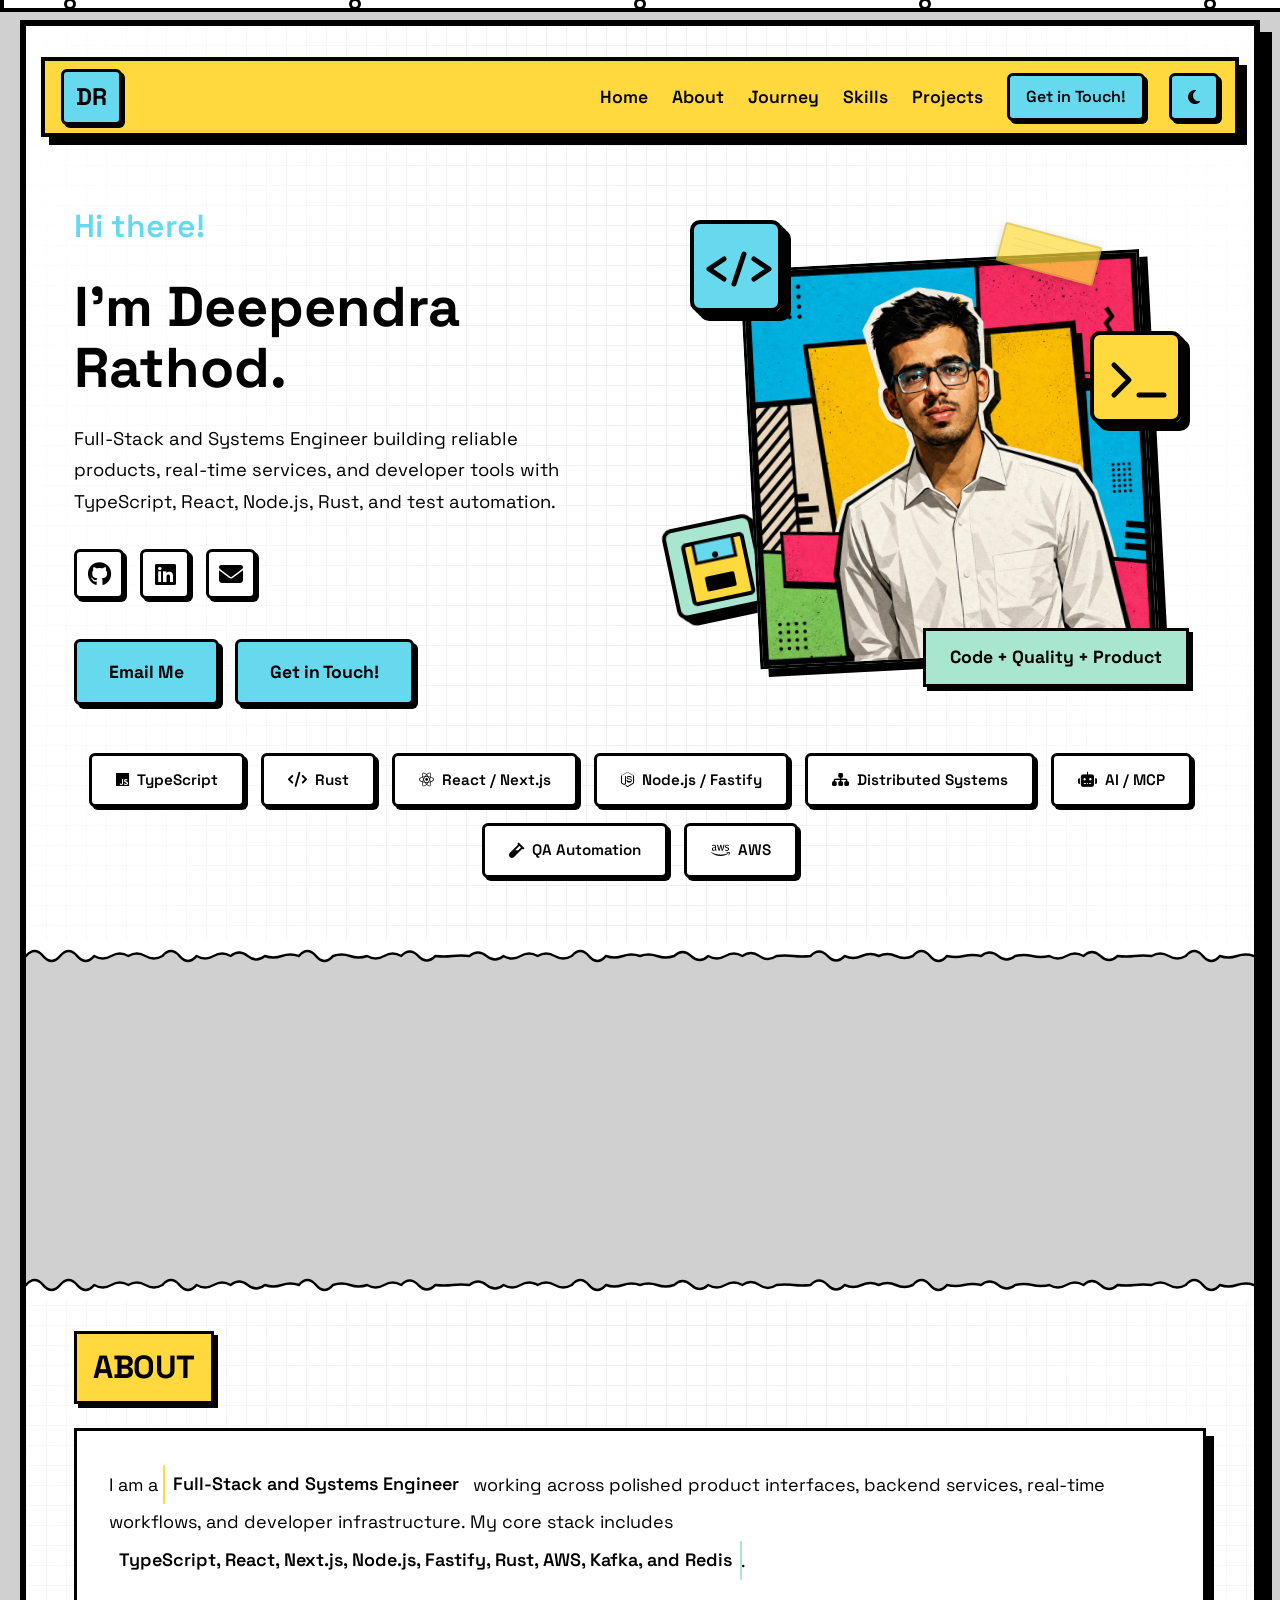
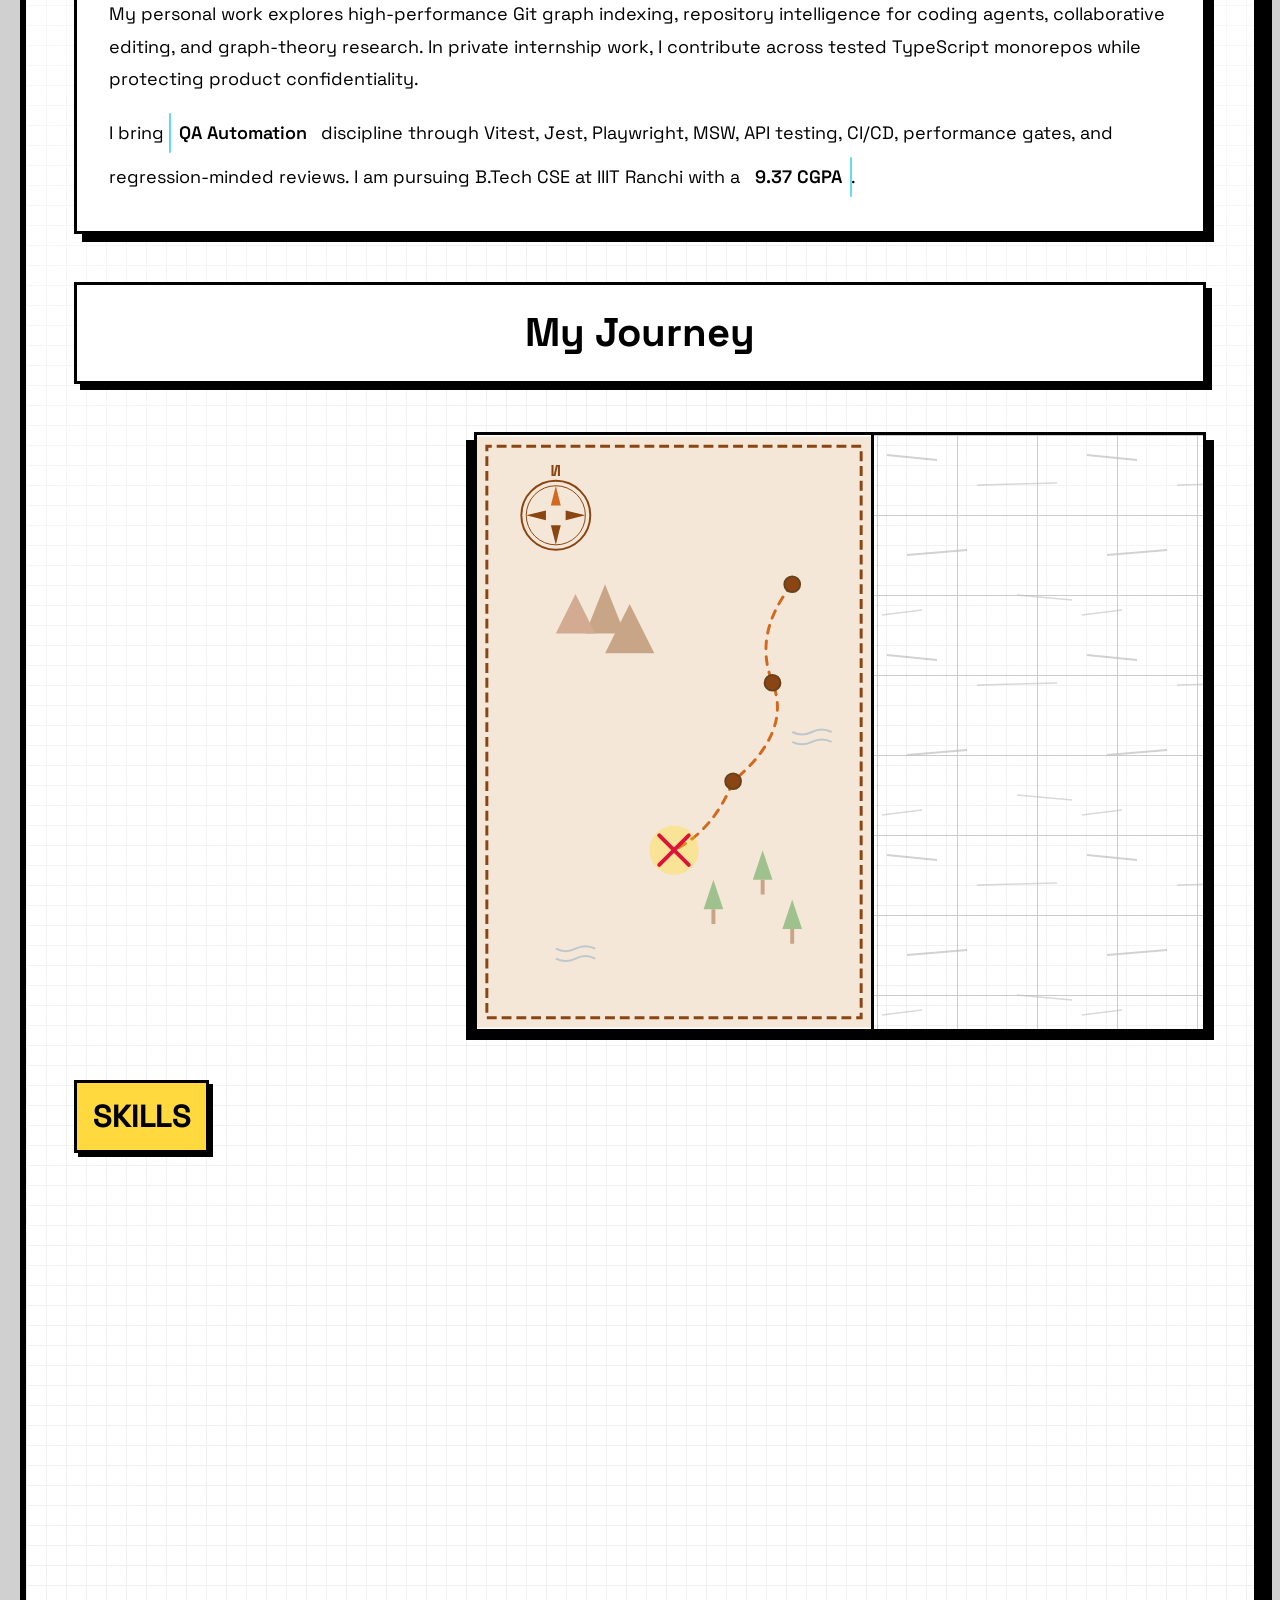
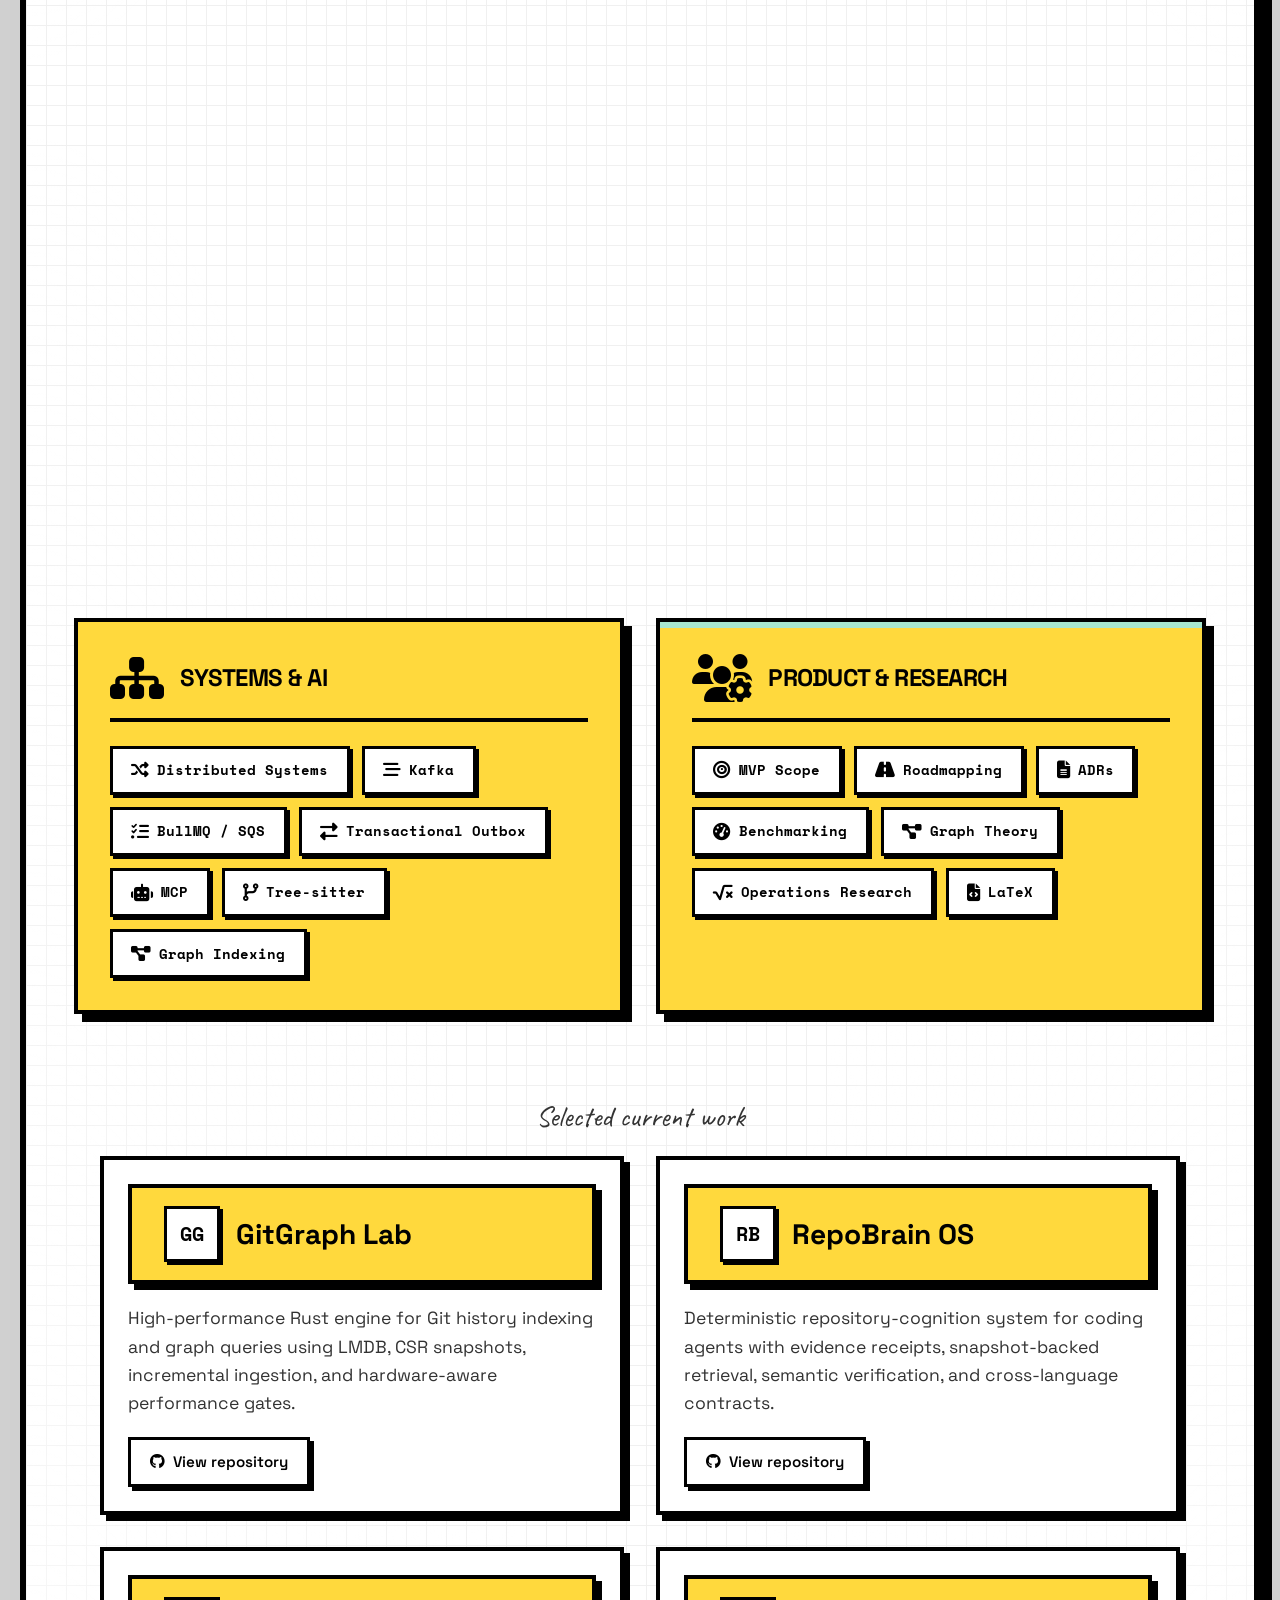
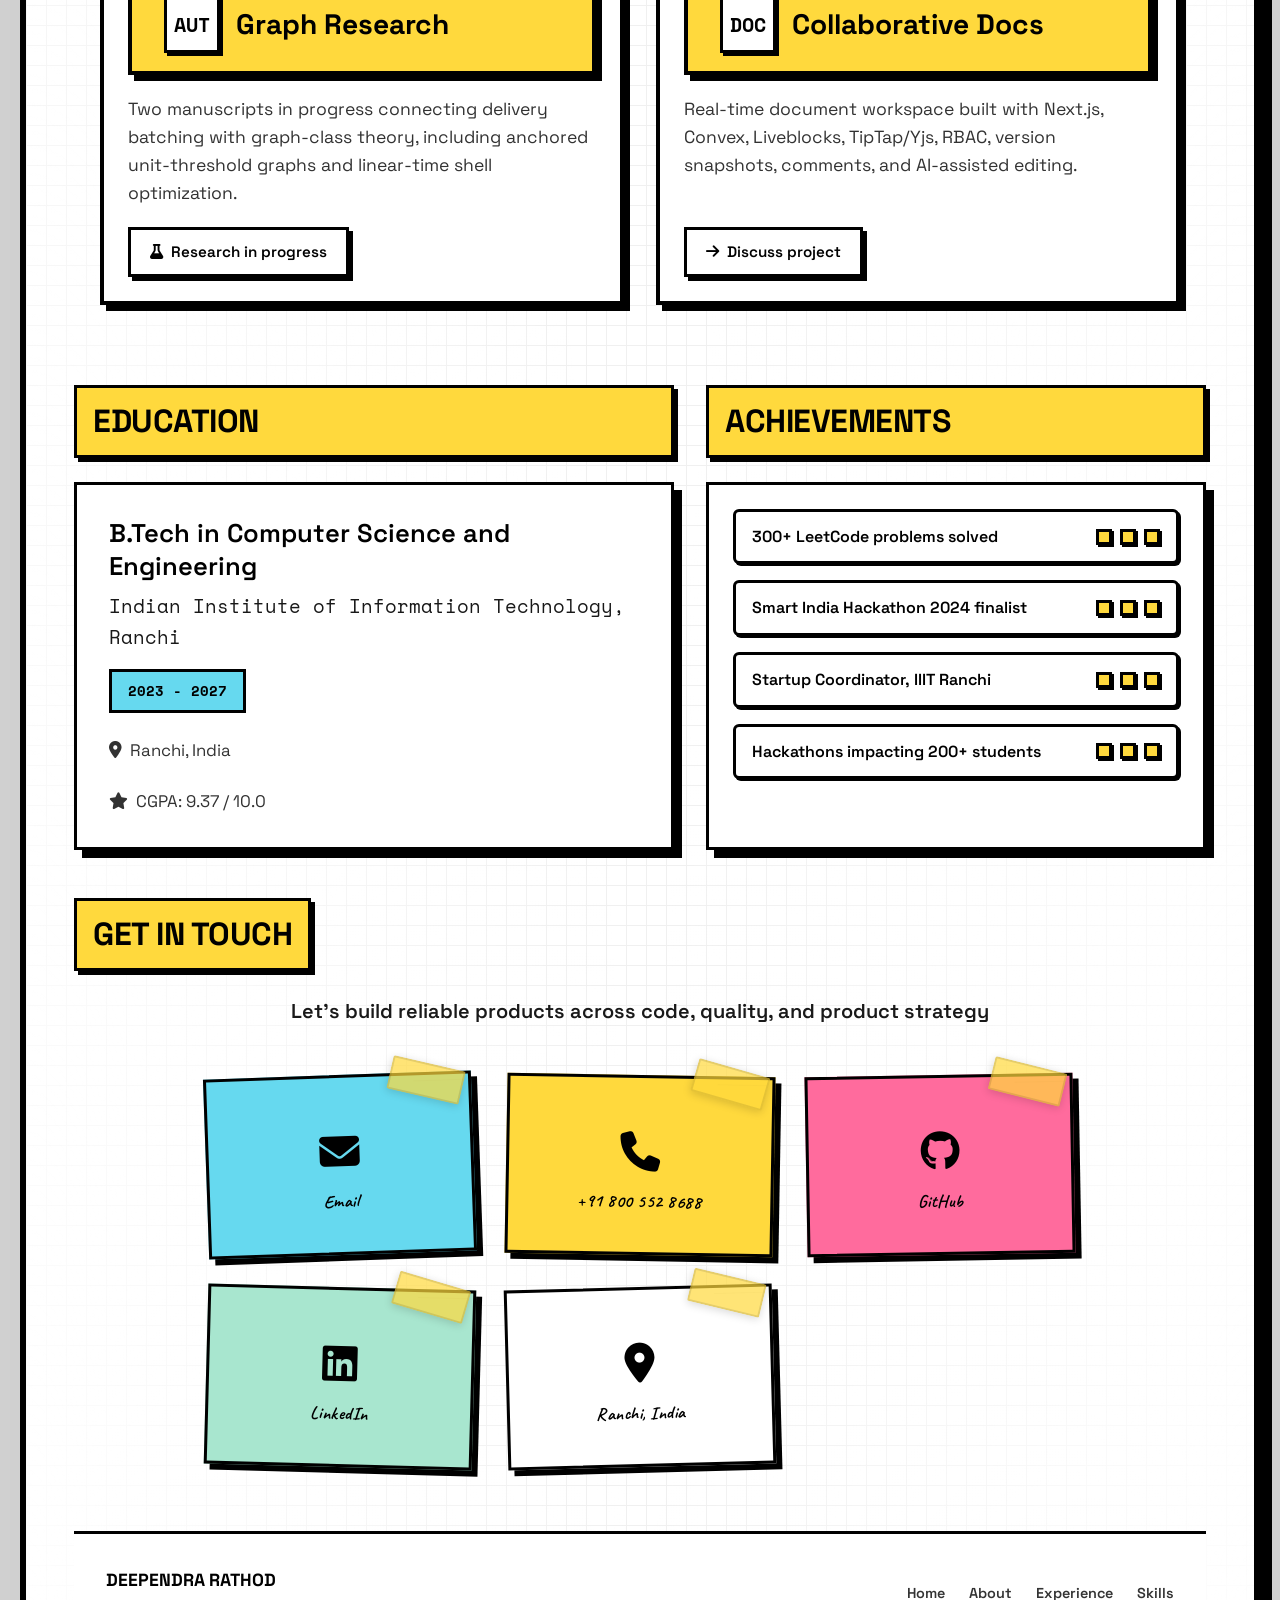
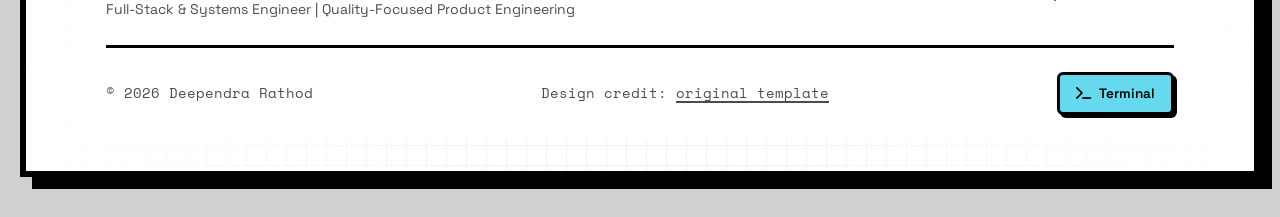
==== commit 773160ed: "Refine portfolio skills and internship framing" ====
--- a/index.html
+++ b/index.html
@@ -21,14 +21,14 @@
     <!-- Open Graph / Facebook -->
     <meta property="og:type" content="website">
     <meta property="og:site_name" content="Deependra Rathod">
-    <meta property="og:title" content="Deependra Rathod | Full-Stack Engineer">
-    <meta property="og:description" content="Full-stack engineer building reliable products across code, QA automation, and product strategy.">
+    <meta property="og:title" content="Deependra Rathod | Full-Stack & Systems Engineer">
+    <meta property="og:description" content="Full-Stack and Systems Engineer building reliable products and developer tools with TypeScript, Rust, distributed systems, and test automation.">
     <meta property="og:locale" content="en_US">
 
     <!-- Twitter -->
     <meta property="twitter:card" content="summary_large_image">
-    <meta property="twitter:title" content="Deependra Rathod | Full-Stack Engineer">
-    <meta property="twitter:description" content="Full-stack engineer building reliable products across code, QA automation, and product strategy.">
+    <meta property="twitter:title" content="Deependra Rathod | Full-Stack & Systems Engineer">
+    <meta property="twitter:description" content="Full-Stack and Systems Engineer building reliable products and developer tools with TypeScript, Rust, distributed systems, and test automation.">
 
     <!-- Favicon -->
     <link rel="icon" type="image/svg+xml" href="favicon.svg">
@@ -58,7 +58,7 @@
       "@context": "https://schema.org",
       "@type": "Person",
       "name": "Deependra Rathod",
-      "jobTitle": "Full-Stack and Systems Engineer",
+      "jobTitle": "Full-Stack AI Developer Intern",
       "worksFor": {
         "@type": "Organization",
         "name": "Stealth Startup"
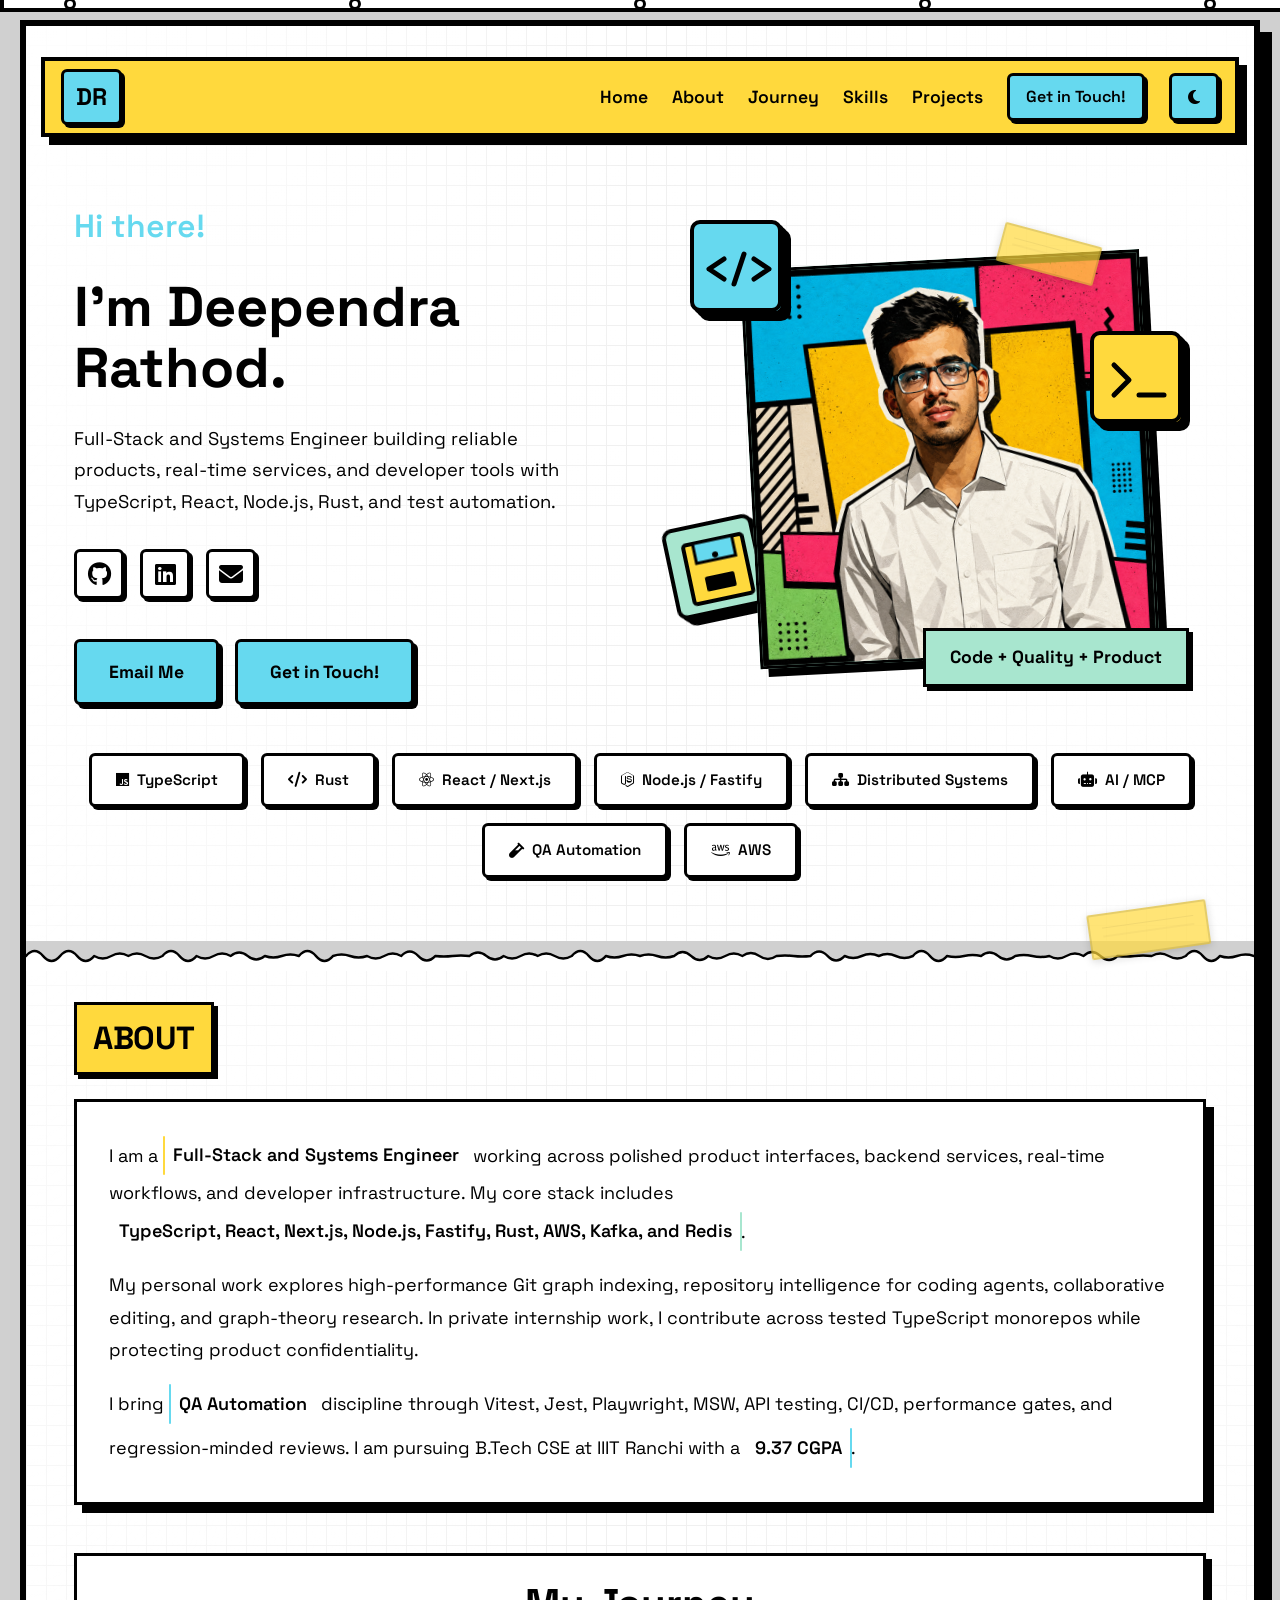
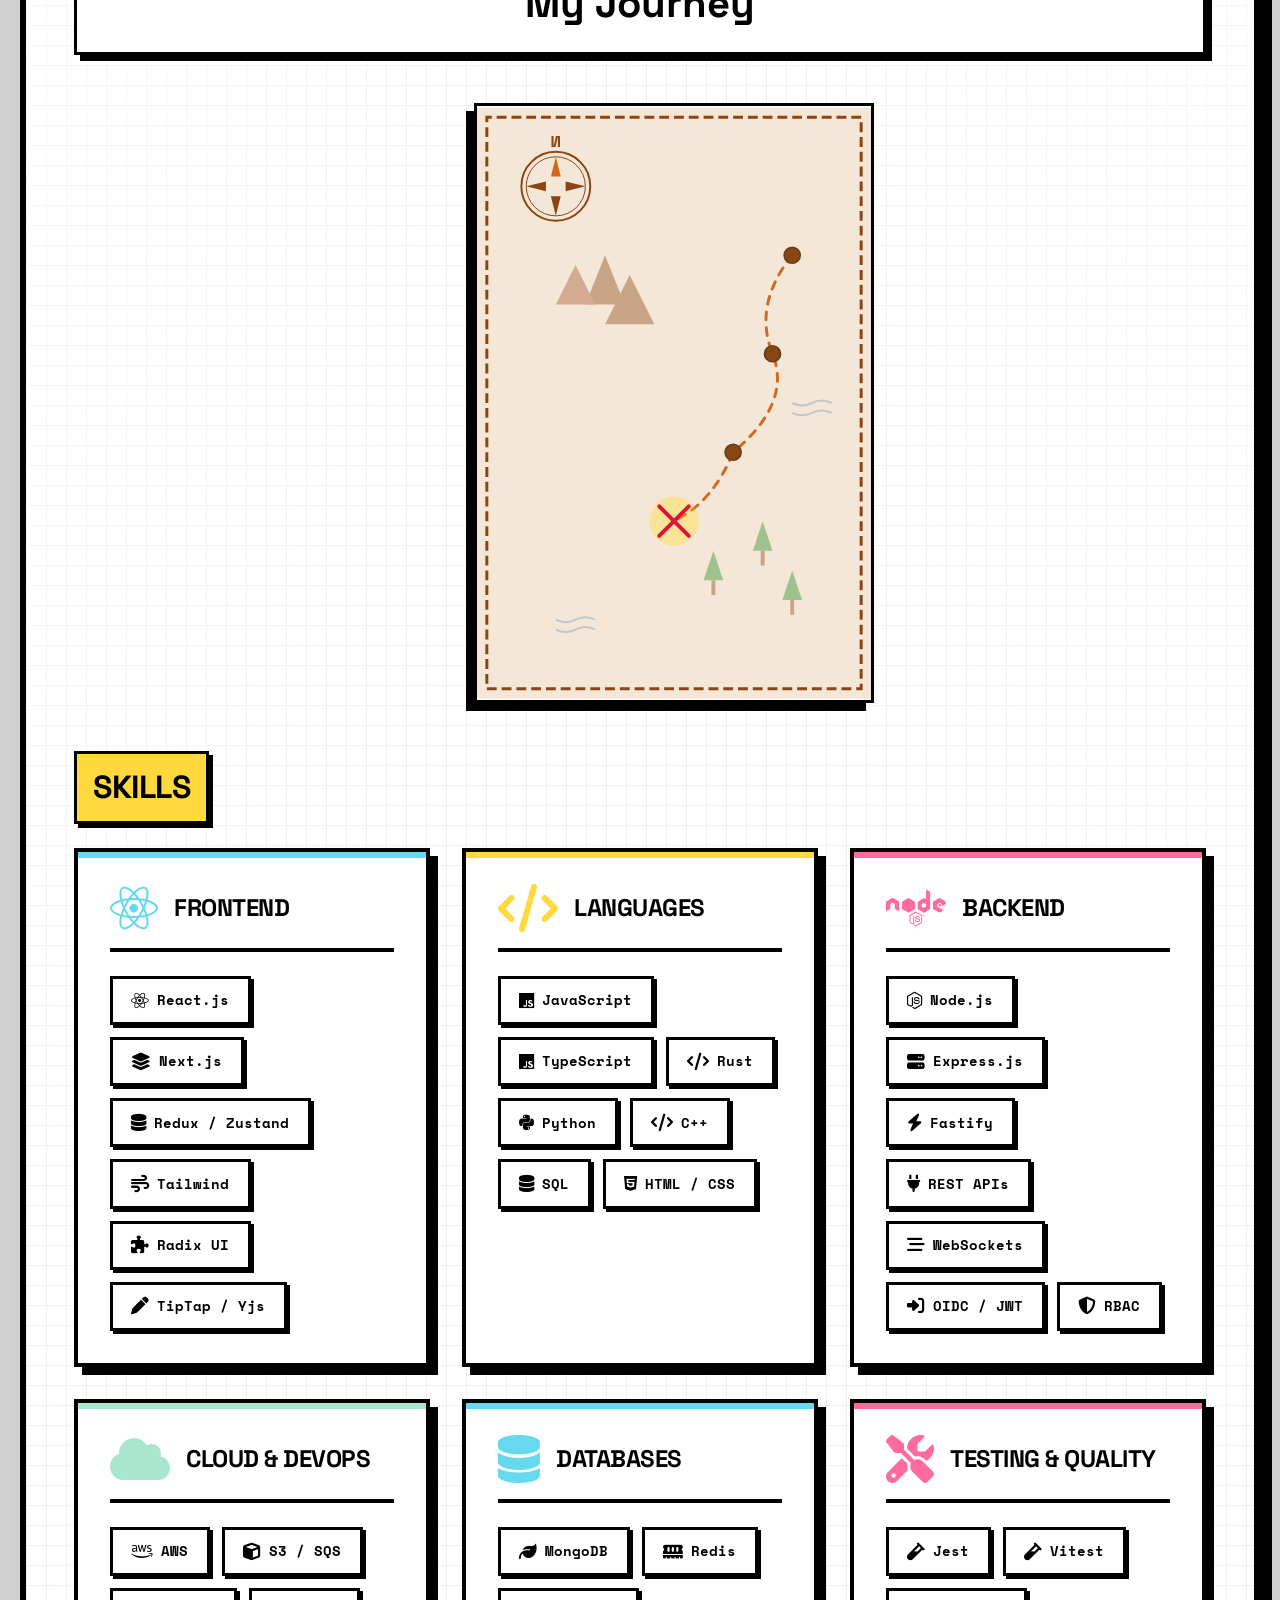
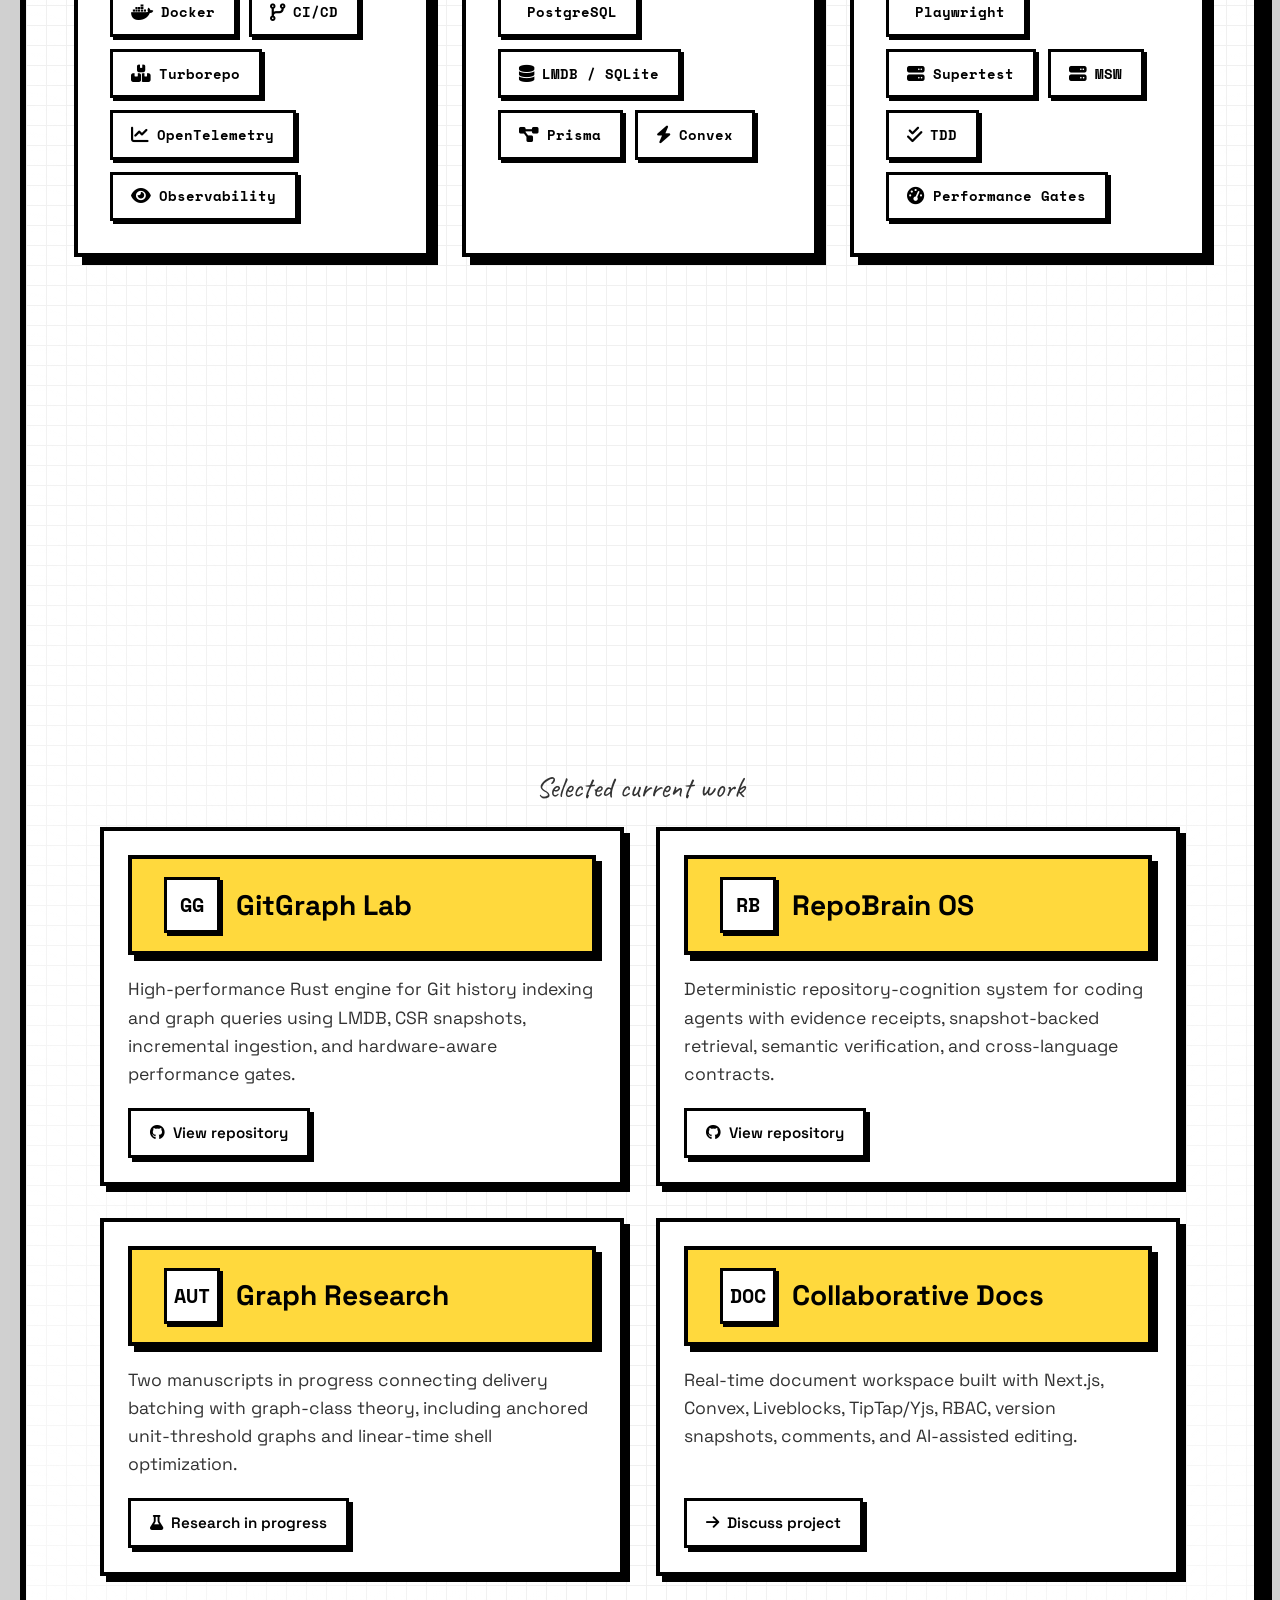
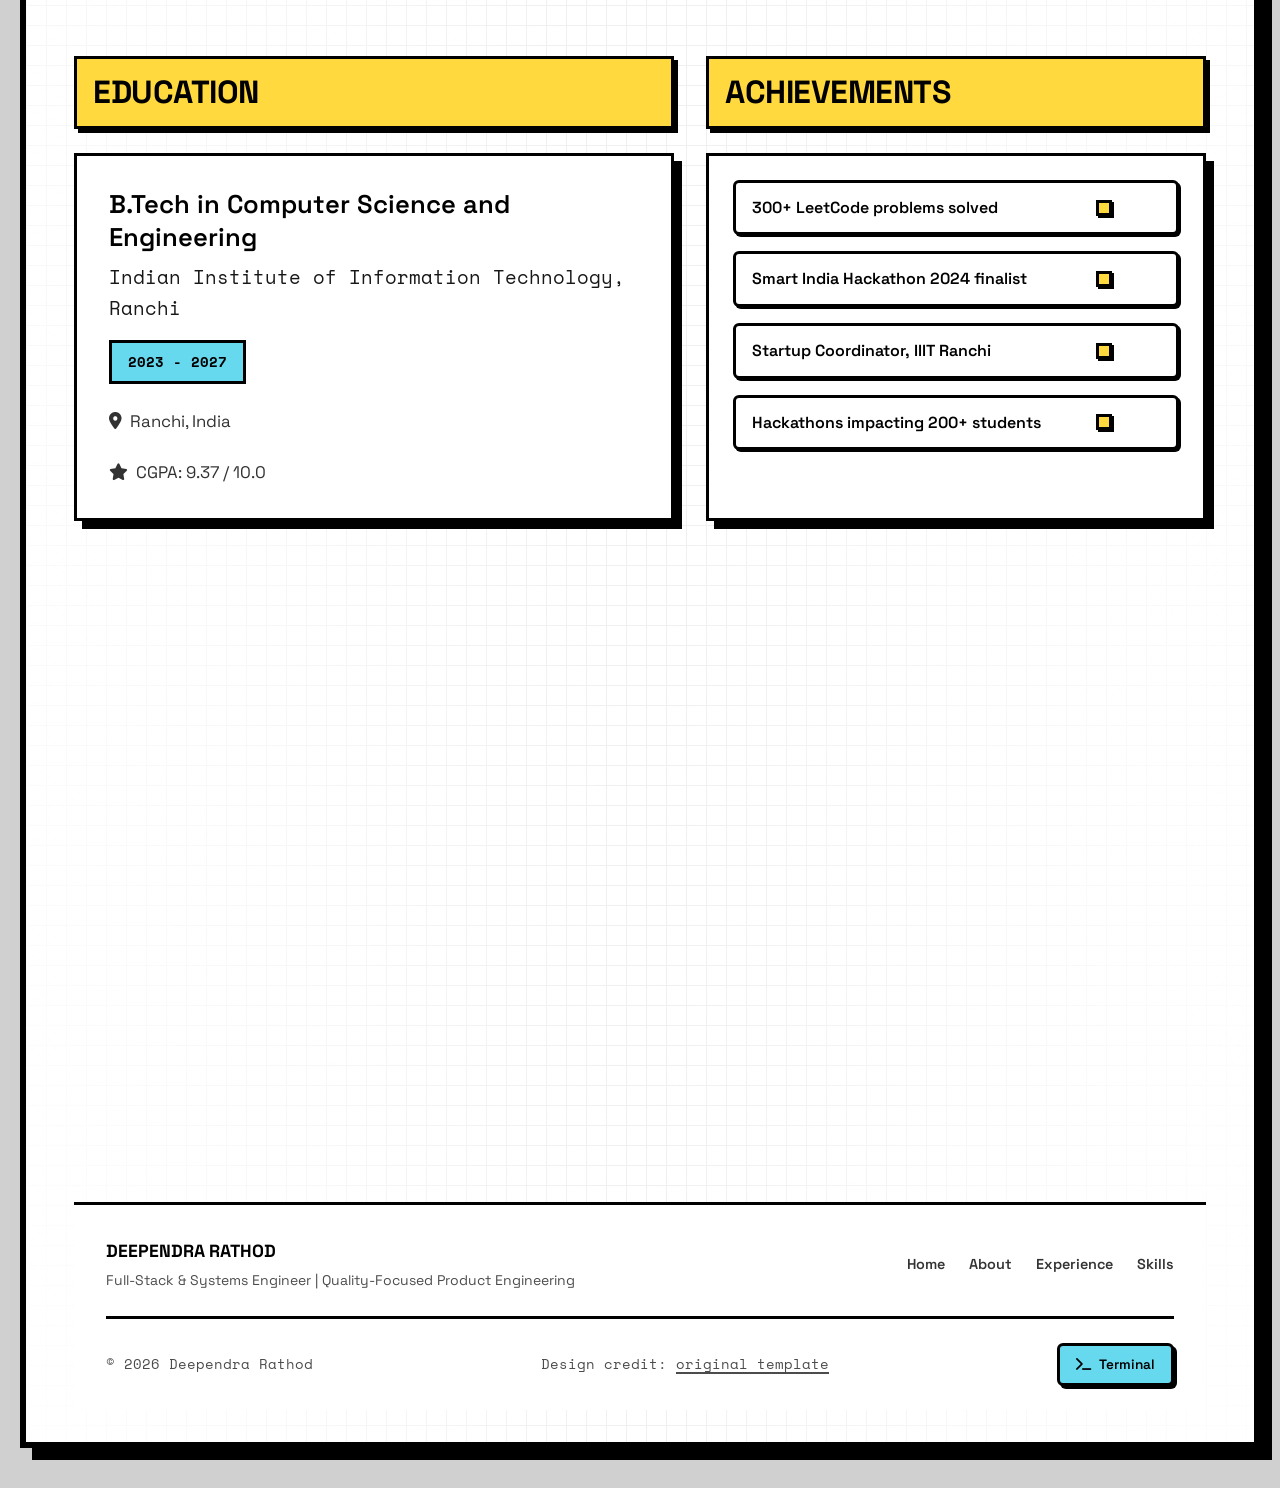
==== commit 48b9c375: "Fix delayed paper tear transition" ====
--- a/index.html
+++ b/index.html
@@ -243,8 +243,6 @@
         </svg>
     </div>
 
-    <div class="page-gap"></div>
-
     <div class="paper-tear paper-tear-bottom">
         <svg width="100%" height="30" viewBox="0 0 1440 30" preserveAspectRatio="none" xmlns="http://www.w3.org/2000/svg">
             <path d="M0,0 L0,15 Q10,5 20,15 T40,15 Q50,5 60,15 T80,15 Q90,20 100,15 T120,15 Q130,10 140,15 T160,15 Q170,5 180,15 T200,15 Q210,20 220,15 T240,15 Q250,8 260,15 T280,15 Q290,18 300,15 T320,15 Q330,5 340,15 T360,15 Q370,12 380,15 T400,15 Q410,20 420,15 T440,15 Q450,6 460,15 T480,15 Q490,16 500,15 T520,15 Q530,8 540,15 T560,15 Q570,20 580,15 T600,15 Q610,10 620,15 T640,15 Q650,5 660,15 T680,15 Q690,18 700,15 T720,15 Q730,12 740,15 T760,15 Q770,7 780,15 T800,15 Q810,20 820,15 T840,15 Q850,9 860,15 T880,15 Q890,14 900,15 T920,15 Q930,6 940,15 T960,15 Q970,19 980,15 T1000,15 Q1010,11 1020,15 T1040,15 Q1050,5 1060,15 T1080,15 Q1090,17 1100,15 T1120,15 Q1130,8 1140,15 T1160,15 Q1170,13 1180,15 T1200,15 Q1210,20 1220,15 T1240,15 Q1250,7 1260,15 T1280,15 Q1290,16 1300,15 T1320,15 Q1330,10 1340,15 T1360,15 Q1370,5 1380,15 T1400,15 Q1410,18 1420,15 T1440,15 L1440,0 Z"
@@ -780,122 +778,6 @@
                 terminalFallen = true;
             }
         }, { passive: true });
-
-        // Paper Tear Gap Parallax Effect
-        const pageGap = document.querySelector('.page-gap');
-        const paperTearBottom = document.querySelector('.paper-tear-bottom');
-        const paperTearBottomBgGray = document.querySelector('.paper-tear-bottom svg path[fill="#d0d0d0"]');
-        const paperTearBottomBgWhite = document.querySelector('.paper-tear-bottom svg path[fill="#ffffff"]');
-        const tearTapeSticker = document.querySelector('.tear-tape-sticker');
-        const minGapHeight = -30;
-
-        function updateTapePosition() {
-            if (paperTearBottom && tearTapeSticker) {
-                const rect = paperTearBottom.getBoundingClientRect();
-                tearTapeSticker.style.setProperty('--tape-position', `${rect.top}px`);
-            }
-        }
-
-        function updateGapParallax() {
-            if (!pageGap || !paperTearBottom) return;
-
-            const isMobile = window.innerWidth <= 768;
-
-            // Skip animation on mobile
-            if (isMobile) return;
-
-            const scrollY = window.scrollY;
-            const initialGapHeight = 300;
-            const scrollStart = 100;
-            const scrollRange = 200;
-            const stickerDelay = 30;
-            const stickerStart = scrollStart + scrollRange + stickerDelay;
-            const stickerRange = 60;
-
-            updateTapePosition();
-
-            if (scrollY <= scrollStart) {
-                pageGap.style.setProperty('height', initialGapHeight + 'px', 'important');
-                paperTearBottom.style.setProperty('margin-top', '0px', 'important');
-                if (paperTearBottomBgGray) paperTearBottomBgGray.style.opacity = '1';
-                if (tearTapeSticker) {
-                    tearTapeSticker.style.transform = 'rotate(-8deg) translateY(-40px) translateZ(30px) rotateX(35deg)';
-                    tearTapeSticker.style.opacity = '0';
-                }
-            } else if (scrollY >= scrollStart && scrollY <= scrollStart + scrollRange) {
-                const progress = (scrollY - scrollStart) / scrollRange;
-                const currentHeight = initialGapHeight - (initialGapHeight - minGapHeight) * progress;
-
-                if (currentHeight >= 0) {
-                    pageGap.style.setProperty('height', currentHeight + 'px', 'important');
-                    paperTearBottom.style.setProperty('margin-top', '0px', 'important');
-                    if (paperTearBottomBgGray) paperTearBottomBgGray.style.opacity = '1';
-                    if (tearTapeSticker) {
-                        tearTapeSticker.style.transform = 'rotate(-8deg) translateY(-100px) translateZ(50px) rotateX(45deg)';
-                        tearTapeSticker.style.opacity = '0';
-                    }
-                } else {
-                    // Negative margin starts - fade background
-                    pageGap.style.setProperty('height', '0px', 'important');
-                    paperTearBottom.style.setProperty('margin-top', currentHeight + 'px', 'important');
-
-                    // Fade based on negative margin progress
-                    const negativePart = Math.abs(minGapHeight);
-                    const negativeProgress = Math.abs(currentHeight) / negativePart;
-                    const opacity = 1 - negativeProgress;
-
-                    if (paperTearBottomBgGray) paperTearBottomBgGray.style.opacity = opacity;
-                    if (tearTapeSticker) {
-                        tearTapeSticker.style.transform = 'rotate(-8deg) translateY(-100px) translateZ(50px) rotateX(45deg)';
-                        tearTapeSticker.style.opacity = '0';
-                    }
-                }
-            } else if (scrollY > stickerStart && scrollY < stickerStart + stickerRange) {
-                // Sticker animation in progress
-                pageGap.style.setProperty('height', '0px', 'important');
-                paperTearBottom.style.setProperty('margin-top', minGapHeight + 'px', 'important');
-                if (paperTearBottomBgGray) paperTearBottomBgGray.style.opacity = '0';
-
-                if (tearTapeSticker) {
-                    const stickerProgress = (scrollY - stickerStart) / stickerRange;
-
-                    // Interpolate transform values based on progress
-                    const translateY = -40 + (40 * stickerProgress);
-                    const translateZ = 30 - (30 * stickerProgress);
-                    const rotateX = 35 - (35 * stickerProgress);
-                    const opacityVal = Math.min(1, Math.max(0, (stickerProgress - 0.35) * 1.54));
-
-                    tearTapeSticker.style.transform = `rotate(-8deg) translateY(${translateY}px) translateZ(${translateZ}px) rotateX(${rotateX}deg)`;
-                    tearTapeSticker.style.opacity = opacityVal;
-                }
-            } else if (scrollY >= stickerStart + stickerRange) {
-                // Sticker fully stuck
-                pageGap.style.setProperty('height', '0px', 'important');
-                paperTearBottom.style.setProperty('margin-top', minGapHeight + 'px', 'important');
-                if (paperTearBottomBgGray) paperTearBottomBgGray.style.opacity = '0';
-                if (tearTapeSticker) {
-                    tearTapeSticker.style.transform = 'rotate(-8deg) translateY(0px) translateZ(0px) rotateX(0deg)';
-                    tearTapeSticker.style.opacity = '1';
-                }
-            } else {
-                // Between gap close and sticker start
-                pageGap.style.setProperty('height', '0px', 'important');
-                paperTearBottom.style.setProperty('margin-top', minGapHeight + 'px', 'important');
-                if (paperTearBottomBgGray) paperTearBottomBgGray.style.opacity = '0';
-                if (tearTapeSticker) {
-                    tearTapeSticker.style.transform = 'rotate(-8deg) translateY(-40px) translateZ(30px) rotateX(35deg)';
-                    tearTapeSticker.style.opacity = '0';
-                }
-            }
-        }
-
-        window.addEventListener('scroll', updateGapParallax, { passive: true });
-        window.addEventListener('resize', updateGapParallax);
-
-        // Initialize all animations with current scroll position
-        requestAnimationFrame(() => {
-            updateGapParallax();
-        });
 
         // Highlight Parallax Effect
         const highlights = document.querySelectorAll('.highlight');
--- a/neo-styles.css
+++ b/neo-styles.css
@@ -392,10 +392,6 @@
 
 body[data-theme="dark"] .hero {
   background: transparent;
-}
-
-body[data-theme="dark"] .page-gap {
-  background: #0a0a0a;
 }
 
 body[data-theme="dark"] .paper-tear svg path[fill="#d0d0d0"] {
@@ -979,30 +975,26 @@
 }
 
 .paper-tear-bottom {
-  margin-top: -1px;
+  margin-top: -30px;
   margin-bottom: -1px;
-  transition: margin-top 0.1s ease-out;
   position: relative;
   z-index: 3;
-  perspective: 1000px;
 }
 
 .tear-tape-sticker {
-  position: fixed;
-  top: var(--tape-position, 0);
-  right: 10%;
+  position: absolute;
+  right: 3%;
   width: 120px;
   height: 45px;
   background: rgba(255, 217, 61, 0.7);
   border: 2px solid rgba(0, 0, 0, 0.1);
   border-radius: 2px;
   transform-origin: left center;
-  transform: rotate(-8deg) translateY(-40px) translateZ(30px) rotateX(35deg);
-  opacity: 0;
+  transform: rotate(-8deg) translateY(-55px);
+  opacity: 1;
   z-index: 50;
   box-shadow: 0 2px 8px rgba(0, 0, 0, 0.15);
   pointer-events: none;
-  transition: transform 0.1s ease-out, opacity 0.1s ease-out;
 }
 
 .tear-tape-sticker::before {
@@ -1035,19 +1027,6 @@
   display: block;
   width: 100%;
   height: 30px;
-}
-
-.paper-tear svg path[fill="#d0d0d0"],
-.paper-tear svg path[fill="#ffffff"] {
-  transition: opacity 0.1s ease-out;
-}
-
-.page-gap {
-  width: 100%;
-  height: 300px;
-  background: #d0d0d0;
-  position: relative;
-  transition: height 0.1s ease-out;
 }
 
 .hero-right {
@@ -1536,7 +1515,6 @@
   }
 
   .paper-tear-top,
-  .page-gap,
   .tear-tape-sticker {
     display: none;
   }
--- a/neo-styles.css
+++ b/neo-styles.css
@@ -392,10 +392,6 @@
 
 body[data-theme="dark"] .hero {
   background: transparent;
-}
-
-body[data-theme="dark"] .page-gap {
-  background: #0a0a0a;
 }
 
 body[data-theme="dark"] .paper-tear svg path[fill="#d0d0d0"] {
@@ -979,30 +975,26 @@
 }
 
 .paper-tear-bottom {
-  margin-top: -1px;
+  margin-top: -30px;
   margin-bottom: -1px;
-  transition: margin-top 0.1s ease-out;
   position: relative;
   z-index: 3;
-  perspective: 1000px;
 }
 
 .tear-tape-sticker {
-  position: fixed;
-  top: var(--tape-position, 0);
-  right: 10%;
+  position: absolute;
+  right: 3%;
   width: 120px;
   height: 45px;
   background: rgba(255, 217, 61, 0.7);
   border: 2px solid rgba(0, 0, 0, 0.1);
   border-radius: 2px;
   transform-origin: left center;
-  transform: rotate(-8deg) translateY(-40px) translateZ(30px) rotateX(35deg);
-  opacity: 0;
+  transform: rotate(-8deg) translateY(-55px);
+  opacity: 1;
   z-index: 50;
   box-shadow: 0 2px 8px rgba(0, 0, 0, 0.15);
   pointer-events: none;
-  transition: transform 0.1s ease-out, opacity 0.1s ease-out;
 }
 
 .tear-tape-sticker::before {
@@ -1035,19 +1027,6 @@
   display: block;
   width: 100%;
   height: 30px;
-}
-
-.paper-tear svg path[fill="#d0d0d0"],
-.paper-tear svg path[fill="#ffffff"] {
-  transition: opacity 0.1s ease-out;
-}
-
-.page-gap {
-  width: 100%;
-  height: 300px;
-  background: #d0d0d0;
-  position: relative;
-  transition: height 0.1s ease-out;
 }
 
 .hero-right {
@@ -1536,7 +1515,6 @@
   }
 
   .paper-tear-top,
-  .page-gap,
   .tear-tape-sticker {
     display: none;
   }
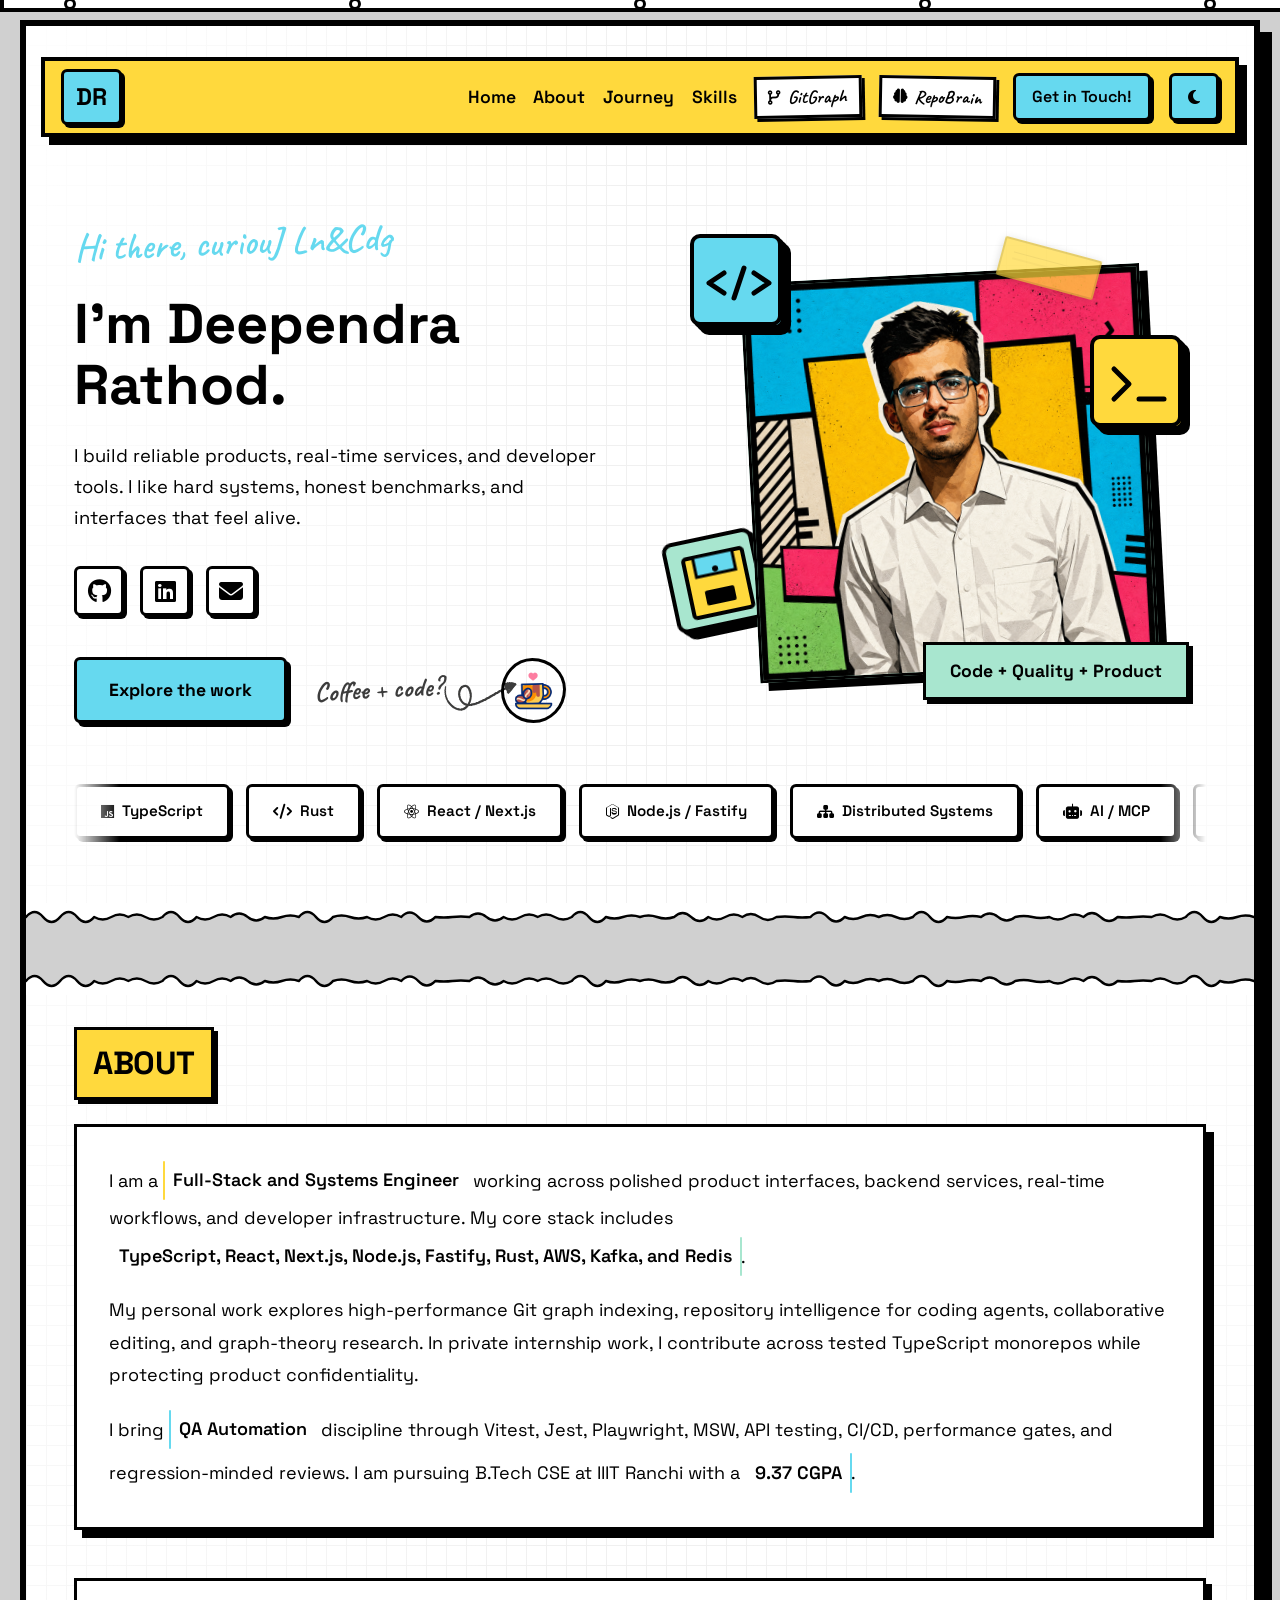
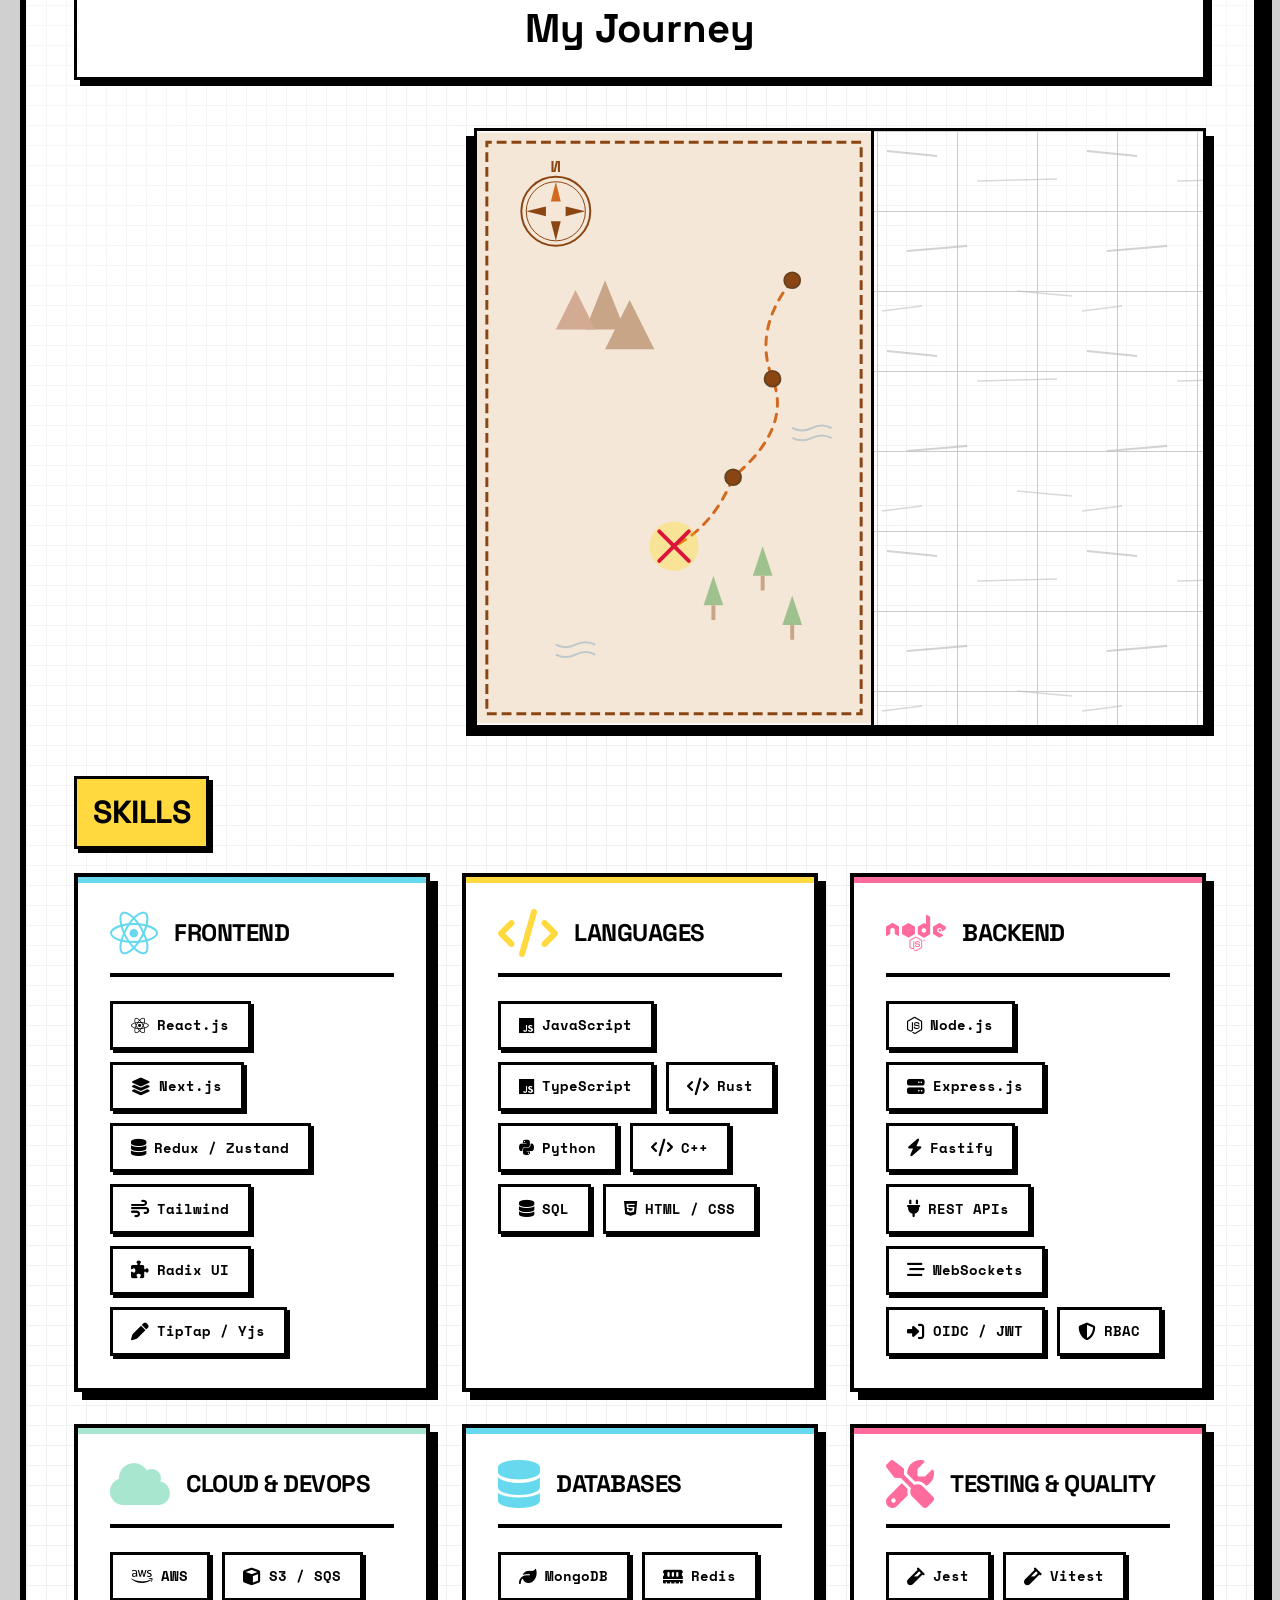
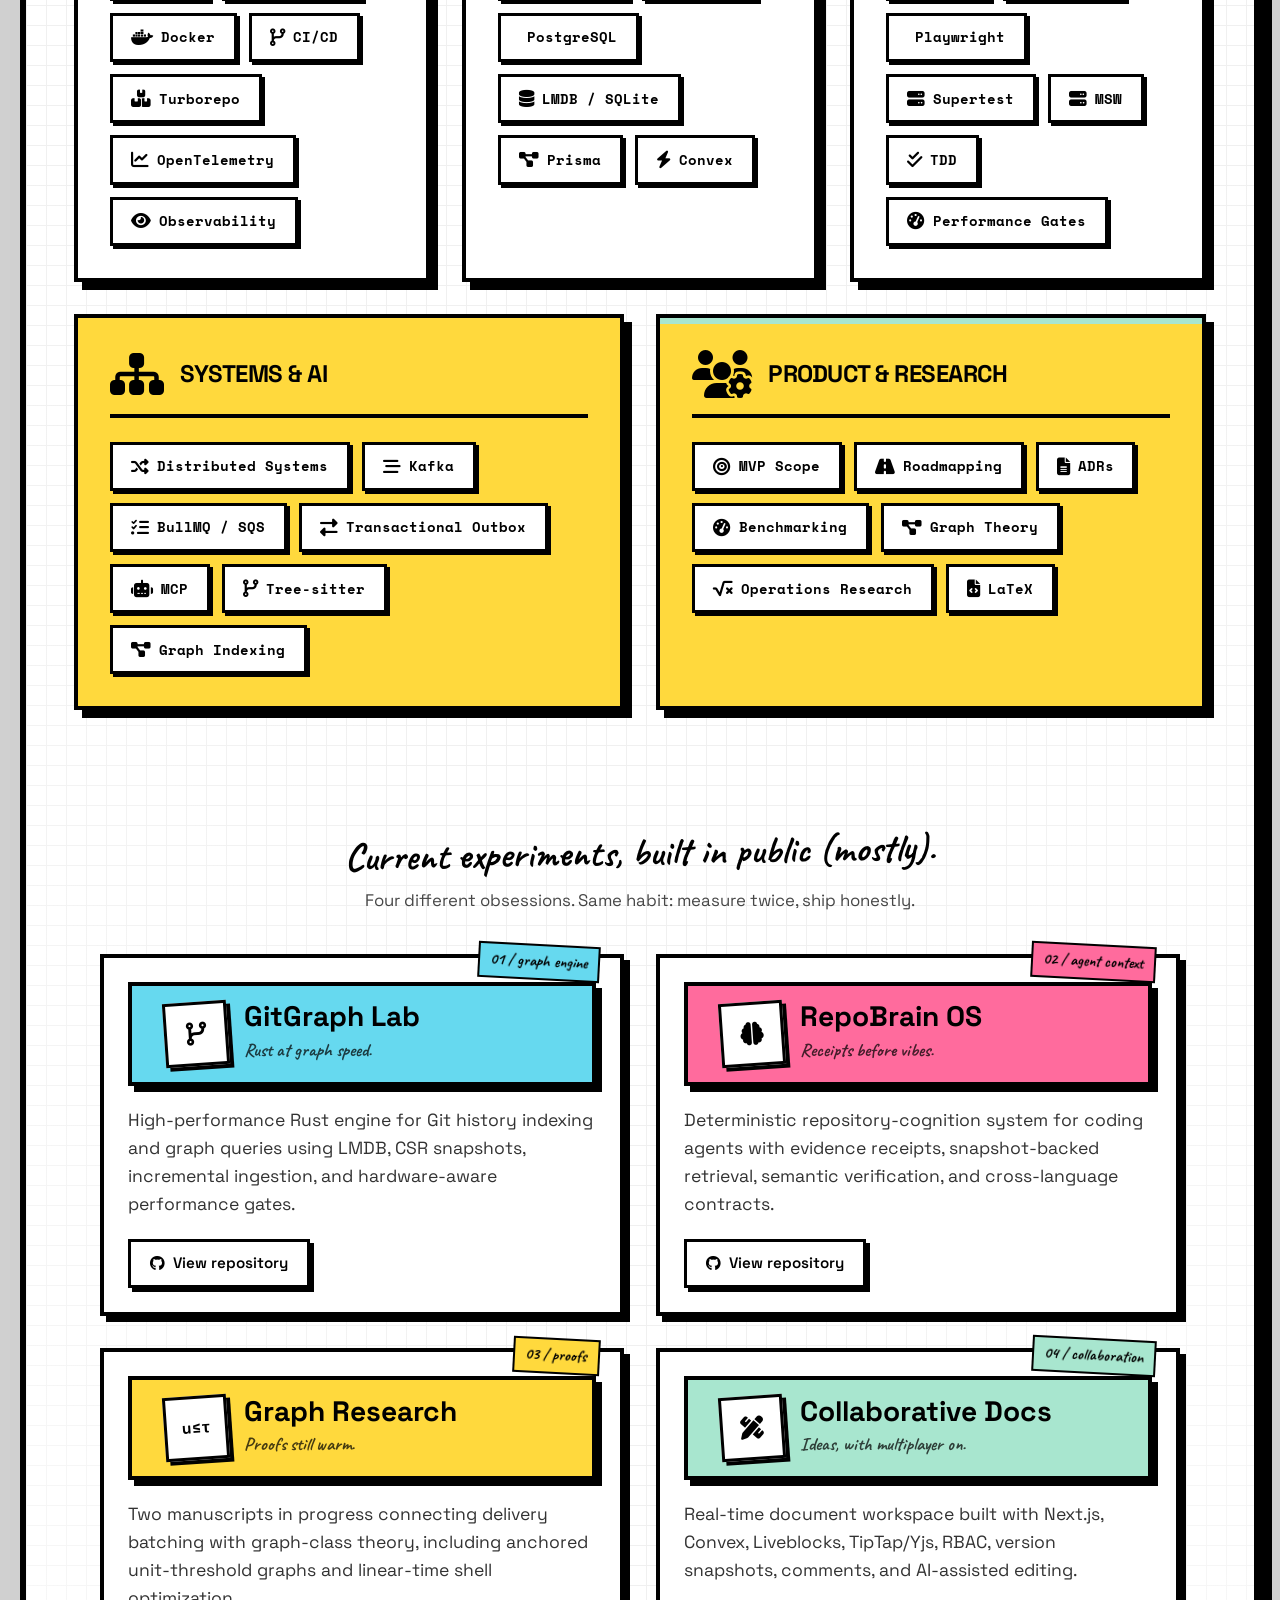
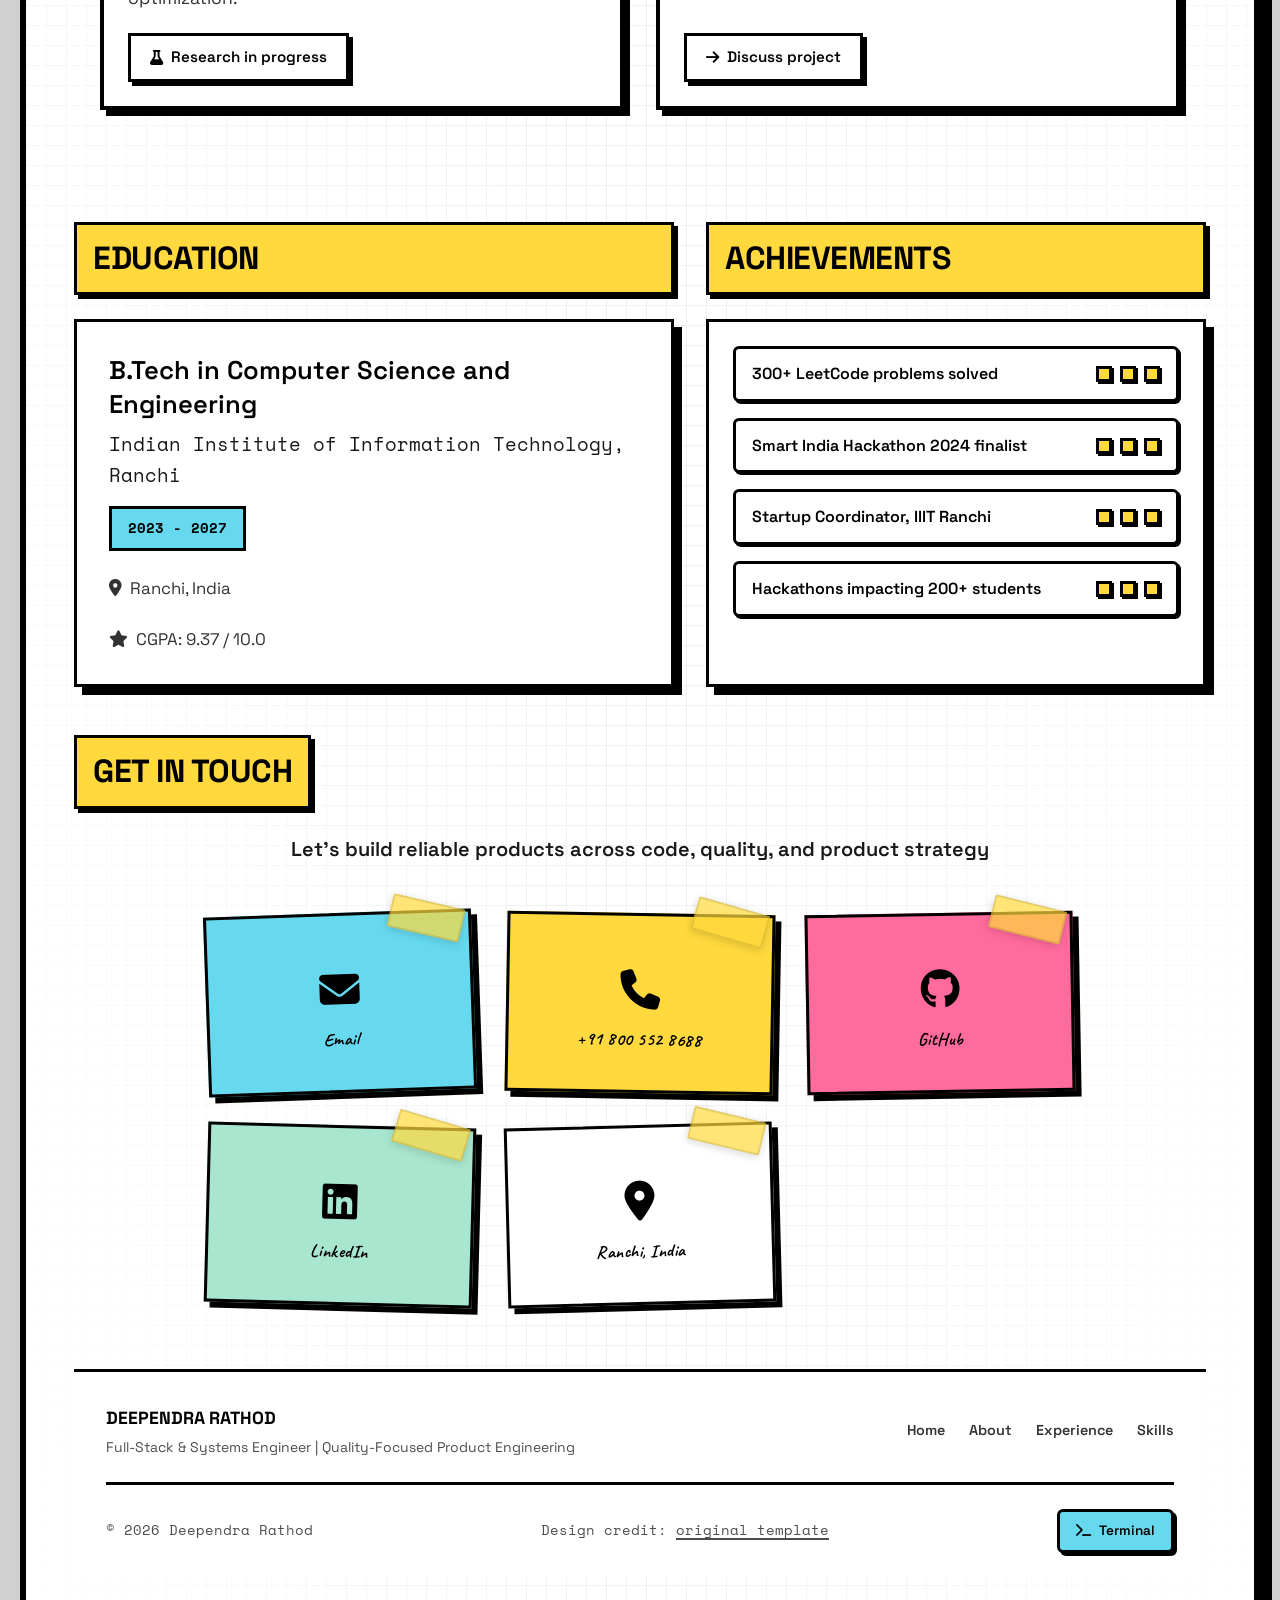
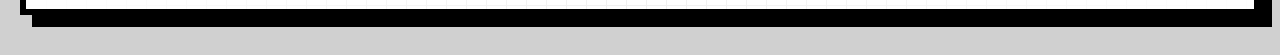
==== commit 90e01445: "Restore playful portfolio interactions" ====
--- a/index.html
+++ b/index.html
@@ -152,7 +152,14 @@
                 <a href="#about" class="nav-link">About</a>
                 <a href="#experience" class="nav-link">Journey</a>
                 <a href="#skills" class="nav-link">Skills</a>
-                <a href="#projects" class="nav-link">Projects</a>
+                <a href="#project-gitgraph" class="nav-project-chip nav-project-gitgraph" aria-label="Jump to GitGraph Lab">
+                    <i class="fas fa-code-branch"></i>
+                    <span>GitGraph</span>
+                </a>
+                <a href="#project-repobrain" class="nav-project-chip nav-project-repobrain" aria-label="Jump to RepoBrain OS">
+                    <i class="fas fa-brain"></i>
+                    <span>RepoBrain</span>
+                </a>
                 <a href="#contact" class="nav-cta">Get in Touch!</a>
                 <button id="theme-toggle" class="theme-toggle-nav" aria-label="Toggle theme">
                     <i class="fas fa-moon"></i>
@@ -164,10 +171,10 @@
     <section class="hero" id="hero">
         <div class="hero-content">
             <div class="hero-left">
-                <p class="hero-greeting" id="hero-greeting">Hi there!</p>
+                <p class="hero-greeting" id="hero-greeting">Hi there, curious human!</p>
                 <h1 class="hero-name">I'm Deependra Rathod.</h1>
                 <p class="hero-description">
-                    Full-Stack and Systems Engineer building reliable products, real-time services, and developer tools with TypeScript, React, Node.js, Rust, and test automation.
+                    I build reliable products, real-time services, and developer tools. I like hard systems, honest benchmarks, and interfaces that feel alive.
                 </p>
                 <div class="hero-social">
                     <a href="https://github.com/Deependra-Codes" target="_blank" rel="noopener noreferrer" class="social-btn" aria-label="GitHub profile">
@@ -181,8 +188,16 @@
                     </a>
                 </div>
                 <div class="hero-cta-container">
-                    <a href="mailto:deependrarathod898@gmail.com" class="btn-cta">Email Me</a>
-                    <a href="#contact" class="btn-cta">Get in Touch!</a>
+                    <a href="#projects" class="btn-cta">Explore the work</a>
+                    <div class="coffee-cta-wrapper">
+                        <div class="coffee-arrow">
+                            <span class="coffee-arrow-text">Coffee + code?</span>
+                            <img src="image/arrow.png" alt="" class="coffee-arrow-img" width="140" height="140">
+                        </div>
+                        <a href="mailto:deependrarathod898@gmail.com?subject=Coffee%20%2B%20code" class="btn-coffee" aria-label="Email Deependra about coffee and code">
+                            <img src="image/caffe-icon.gif" alt="" class="coffee-icon-img" width="52" height="52">
+                        </a>
+                    </div>
                 </div>
             </div>
             <div class="hero-right">
@@ -220,18 +235,33 @@
                 </div>
             </div>
         </div>
-        <div class="tech-badges">
-            <span class="tech-badge"><i class="fab fa-js"></i> TypeScript</span>
-            <span class="tech-badge"><i class="fas fa-code"></i> Rust</span>
-            <span class="tech-badge"><i class="fab fa-react"></i> React / Next.js</span>
-            <span class="tech-badge"><i class="fab fa-node-js"></i> Node.js / Fastify</span>
-            <span class="tech-badge"><i class="fas fa-sitemap"></i> Distributed Systems</span>
-            <span class="tech-badge"><i class="fas fa-robot"></i> AI / MCP</span>
-            <span class="tech-badge"><i class="fas fa-vial"></i> QA Automation</span>
-            <span class="tech-badge"><i class="fab fa-aws"></i> AWS</span>
+        <div class="tech-marquee" aria-label="Core technologies">
+            <div class="tech-track">
+                <div class="tech-badges">
+                    <span class="tech-badge"><i class="fab fa-js"></i> TypeScript</span>
+                    <span class="tech-badge"><i class="fas fa-code"></i> Rust</span>
+                    <span class="tech-badge"><i class="fab fa-react"></i> React / Next.js</span>
+                    <span class="tech-badge"><i class="fab fa-node-js"></i> Node.js / Fastify</span>
+                    <span class="tech-badge"><i class="fas fa-sitemap"></i> Distributed Systems</span>
+                    <span class="tech-badge"><i class="fas fa-robot"></i> AI / MCP</span>
+                    <span class="tech-badge"><i class="fas fa-vial"></i> QA Automation</span>
+                    <span class="tech-badge"><i class="fab fa-aws"></i> AWS</span>
+                </div>
+                <div class="tech-badges" aria-hidden="true">
+                    <span class="tech-badge"><i class="fab fa-js"></i> TypeScript</span>
+                    <span class="tech-badge"><i class="fas fa-code"></i> Rust</span>
+                    <span class="tech-badge"><i class="fab fa-react"></i> React / Next.js</span>
+                    <span class="tech-badge"><i class="fab fa-node-js"></i> Node.js / Fastify</span>
+                    <span class="tech-badge"><i class="fas fa-sitemap"></i> Distributed Systems</span>
+                    <span class="tech-badge"><i class="fas fa-robot"></i> AI / MCP</span>
+                    <span class="tech-badge"><i class="fas fa-vial"></i> QA Automation</span>
+                    <span class="tech-badge"><i class="fab fa-aws"></i> AWS</span>
+                </div>
+            </div>
         </div>
     </section>
 
+    <div class="paper-rip" aria-hidden="true">
     <div class="paper-tear paper-tear-top">
         <svg width="100%" height="30" viewBox="0 0 1440 30" preserveAspectRatio="none" xmlns="http://www.w3.org/2000/svg">
             <path d="M0,0 L0,15 Q10,5 20,15 T40,15 Q50,5 60,15 T80,15 Q90,20 100,15 T120,15 Q130,10 140,15 T160,15 Q170,5 180,15 T200,15 Q210,20 220,15 T240,15 Q250,8 260,15 T280,15 Q290,18 300,15 T320,15 Q330,5 340,15 T360,15 Q370,12 380,15 T400,15 Q410,20 420,15 T440,15 Q450,6 460,15 T480,15 Q490,16 500,15 T520,15 Q530,8 540,15 T560,15 Q570,20 580,15 T600,15 Q610,10 620,15 T640,15 Q650,5 660,15 T680,15 Q690,18 700,15 T720,15 Q730,12 740,15 T760,15 Q770,7 780,15 T800,15 Q810,20 820,15 T840,15 Q850,9 860,15 T880,15 Q890,14 900,15 T920,15 Q930,6 940,15 T960,15 Q970,19 980,15 T1000,15 Q1010,11 1020,15 T1040,15 Q1050,5 1060,15 T1080,15 Q1090,17 1100,15 T1120,15 Q1130,8 1140,15 T1160,15 Q1170,13 1180,15 T1200,15 Q1210,20 1220,15 T1240,15 Q1250,7 1260,15 T1280,15 Q1290,16 1300,15 T1320,15 Q1330,10 1340,15 T1360,15 Q1370,5 1380,15 T1400,15 Q1410,18 1420,15 T1440,15 L1440,0 Z"
@@ -243,6 +273,11 @@
         </svg>
     </div>
 
+    <div class="rip-message">
+        <span>pulling apart the obvious layer</span>
+        <i class="fas fa-arrow-down"></i>
+    </div>
+
     <div class="paper-tear paper-tear-bottom">
         <svg width="100%" height="30" viewBox="0 0 1440 30" preserveAspectRatio="none" xmlns="http://www.w3.org/2000/svg">
             <path d="M0,0 L0,15 Q10,5 20,15 T40,15 Q50,5 60,15 T80,15 Q90,20 100,15 T120,15 Q130,10 140,15 T160,15 Q170,5 180,15 T200,15 Q210,20 220,15 T240,15 Q250,8 260,15 T280,15 Q290,18 300,15 T320,15 Q330,5 340,15 T360,15 Q370,12 380,15 T400,15 Q410,20 420,15 T440,15 Q450,6 460,15 T480,15 Q490,16 500,15 T520,15 Q530,8 540,15 T560,15 Q570,20 580,15 T600,15 Q610,10 620,15 T640,15 Q650,5 660,15 T680,15 Q690,18 700,15 T720,15 Q730,12 740,15 T760,15 Q770,7 780,15 T800,15 Q810,20 820,15 T840,15 Q850,9 860,15 T880,15 Q890,14 900,15 T920,15 Q930,6 940,15 T960,15 Q970,19 980,15 T1000,15 Q1010,11 1020,15 T1040,15 Q1050,5 1060,15 T1080,15 Q1090,17 1100,15 T1120,15 Q1130,8 1140,15 T1160,15 Q1170,13 1180,15 T1200,15 Q1210,20 1220,15 T1240,15 Q1250,7 1260,15 T1280,15 Q1290,16 1300,15 T1320,15 Q1330,10 1340,15 T1360,15 Q1370,5 1380,15 T1400,15 Q1410,18 1420,15 T1440,15 L1440,0 Z"
@@ -255,6 +290,7 @@
     </div>
 
     <div class="tear-tape-sticker"></div>
+    </div>
 
     <div class="container">
 
@@ -553,36 +589,49 @@
 
         <section class="section section-compact" id="projects">
             <div class="creator-showcase">
-                <p class="creator-label">Selected current work</p>
+                <p class="creator-label">Current experiments, built in public (mostly).</p>
+                <p class="creator-intro">Four different obsessions. Same habit: measure twice, ship honestly.</p>
                 <div class="creator-projects-grid">
-                    <div class="creator-item">
+                    <div class="creator-item project-gitgraph" id="project-gitgraph">
                         <div class="creator-project">
-                            <span class="project-initial">GG</span>
-                            <span class="creator-name">GitGraph Lab</span>
+                            <span class="project-mark" aria-hidden="true"><i class="fas fa-code-branch"></i></span>
+                            <span class="project-title-stack">
+                                <span class="creator-name">GitGraph Lab</span>
+                                <span class="project-whisper">Rust at graph speed.</span>
+                            </span>
                         </div>
                         <p class="creator-tagline">High-performance Rust engine for Git history indexing and graph queries using LMDB, CSR snapshots, incremental ingestion, and hardware-aware performance gates.</p>
                         <a href="https://github.com/Deependra-Codes/FinalGitGraph" target="_blank" rel="noopener noreferrer" class="creator-github"><i class="fab fa-github"></i> View repository</a>
                     </div>
-                    <div class="creator-item">
+                    <div class="creator-item project-repobrain" id="project-repobrain">
                         <div class="creator-project">
-                            <span class="project-initial">RB</span>
-                            <span class="creator-name">RepoBrain OS</span>
+                            <span class="project-mark" aria-hidden="true"><i class="fas fa-brain"></i></span>
+                            <span class="project-title-stack">
+                                <span class="creator-name">RepoBrain OS</span>
+                                <span class="project-whisper">Receipts before vibes.</span>
+                            </span>
                         </div>
                         <p class="creator-tagline">Deterministic repository-cognition system for coding agents with evidence receipts, snapshot-backed retrieval, semantic verification, and cross-language contracts.</p>
                         <a href="https://github.com/Deependra-Codes/RepoBrainOs" target="_blank" rel="noopener noreferrer" class="creator-github"><i class="fab fa-github"></i> View repository</a>
                     </div>
-                    <div class="creator-item">
+                    <div class="creator-item project-research">
                         <div class="creator-project">
-                            <span class="project-initial">AUT</span>
-                            <span class="creator-name">Graph Research</span>
+                            <span class="project-mark project-mark-symbol" aria-hidden="true">u≤τ</span>
+                            <span class="project-title-stack">
+                                <span class="creator-name">Graph Research</span>
+                                <span class="project-whisper">Proofs still warm.</span>
+                            </span>
                         </div>
                         <p class="creator-tagline">Two manuscripts in progress connecting delivery batching with graph-class theory, including anchored unit-threshold graphs and linear-time shell optimization.</p>
                         <a href="#contact" class="creator-github"><i class="fas fa-flask"></i> Research in progress</a>
                     </div>
-                    <div class="creator-item">
+                    <div class="creator-item project-docs">
                         <div class="creator-project">
-                            <span class="project-initial">DOC</span>
-                            <span class="creator-name">Collaborative Docs</span>
+                            <span class="project-mark" aria-hidden="true"><i class="fas fa-pen-ruler"></i></span>
+                            <span class="project-title-stack">
+                                <span class="creator-name">Collaborative Docs</span>
+                                <span class="project-whisper">Ideas, with multiplayer on.</span>
+                            </span>
                         </div>
                         <p class="creator-tagline">Real-time document workspace built with Next.js, Convex, Liveblocks, TipTap/Yjs, RBAC, version snapshots, comments, and AI-assisted editing.</p>
                         <a href="#contact" class="creator-github"><i class="fas fa-arrow-right"></i> Discuss project</a>
@@ -779,6 +828,50 @@
             }
         }, { passive: true });
 
+        // Dramatic paper rip without changing document height
+        const paperRip = document.querySelector('.paper-rip');
+        const ripMessage = document.querySelector('.rip-message');
+        const ripTape = document.querySelector('.tear-tape-sticker');
+        const reduceMotion = window.matchMedia('(prefers-reduced-motion: reduce)');
+        let ripFramePending = false;
+
+        function updatePaperRip() {
+            ripFramePending = false;
+            if (!paperRip) return;
+
+            const isMobile = window.innerWidth <= 768;
+            const progress = isMobile || reduceMotion.matches
+                ? 1
+                : Math.min(1, Math.max(0, window.scrollY / 280));
+            const eased = 1 - Math.pow(1 - progress, 3);
+            const tearOffset = eased * 24;
+
+            paperRip.style.setProperty('--tear-offset', `${tearOffset}px`);
+            paperRip.style.setProperty('--rip-reveal', eased.toFixed(3));
+
+            if (ripMessage) {
+                ripMessage.style.transform = `translateY(${8 - eased * 8}px) rotate(${-1 + eased}deg)`;
+            }
+
+            if (ripTape) {
+                const lift = -36 + eased * 36;
+                const rotate = -14 + eased * 7;
+                const scale = 0.9 + eased * 0.1;
+                ripTape.style.transform = `translateY(calc(-50% + ${lift}px)) rotate(${rotate}deg) scale(${scale})`;
+            }
+        }
+
+        function queuePaperRipUpdate() {
+            if (ripFramePending) return;
+            ripFramePending = true;
+            requestAnimationFrame(updatePaperRip);
+        }
+
+        window.addEventListener('scroll', queuePaperRipUpdate, { passive: true });
+        window.addEventListener('resize', queuePaperRipUpdate);
+        reduceMotion.addEventListener('change', queuePaperRipUpdate);
+        requestAnimationFrame(updatePaperRip);
+
         // Highlight Parallax Effect
         const highlights = document.querySelectorAll('.highlight');
         const highlightData = new Map();
@@ -979,7 +1072,7 @@
         }
 
         // Smooth Scroll for Navigation
-        document.querySelectorAll('.nav-link').forEach(link => {
+        document.querySelectorAll('.nav-link, .nav-project-chip').forEach(link => {
             link.addEventListener('click', (e) => {
                 e.preventDefault();
                 const targetId = link.getAttribute('href');
@@ -1046,10 +1139,15 @@
 
         // Matrix Typing Effect for Hero Greeting
         const greetingElement = document.getElementById('hero-greeting');
-        const finalText = 'Hi there!';
+        const finalText = 'Hi there, curious human!';
         const chars = 'ABCDEFGHIJKLMNOPQRSTUVWXYZabcdefghijklmnopqrstuvwxyz0123456789!@#$%^&*';
 
         function matrixTypingEffect() {
+            if (window.innerWidth <= 768 || reduceMotion.matches) {
+                greetingElement.textContent = finalText;
+                return;
+            }
+
             let iterations = 0;
             const interval = setInterval(() => {
                 greetingElement.textContent = finalText
--- a/neo-styles.css
+++ b/neo-styles.css
@@ -400,6 +400,14 @@
 
 body[data-theme="dark"] .paper-tear svg path[fill="#ffffff"] {
   fill: #1a1a1a;
+}
+
+body[data-theme="dark"] .paper-rip {
+  background: #0a0a0a;
+}
+
+body[data-theme="dark"] .rip-message {
+  color: var(--text);
 }
 
 body[data-theme="dark"] .tape-sticker {
@@ -661,7 +669,7 @@
 
 .nav-right {
   display: flex;
-  gap: 1.5rem;
+  gap: 1.1rem;
   align-items: center;
 }
 
@@ -683,6 +691,49 @@
 
 .nav-link.active {
   color: var(--border);
+}
+
+.nav-project-chip {
+  display: inline-flex;
+  align-items: center;
+  gap: 0.45rem;
+  min-height: 42px;
+  padding: 0.35rem 0.7rem;
+  background: var(--white);
+  border: 3px solid var(--border);
+  box-shadow: 3px 3px 0 var(--border);
+  color: var(--text);
+  font-family: 'Caveat', cursive;
+  font-size: 1.15rem;
+  font-weight: 700;
+  line-height: 1;
+  text-decoration: none;
+  transform: rotate(-1deg);
+  transition: transform 0.2s ease, box-shadow 0.2s ease, background 0.2s ease;
+}
+
+.nav-project-chip i {
+  font-size: 0.9rem;
+}
+
+.nav-project-repobrain {
+  transform: rotate(1deg);
+}
+
+.nav-project-gitgraph:hover,
+.nav-project-gitgraph:focus-visible {
+  background: var(--cyan);
+}
+
+.nav-project-repobrain:hover,
+.nav-project-repobrain:focus-visible {
+  background: var(--pink);
+}
+
+.nav-project-chip:hover,
+.nav-project-chip:focus-visible {
+  transform: translate(2px, 2px) rotate(0);
+  box-shadow: 1px 1px 0 var(--border);
 }
 
 .nav-cta {
@@ -728,6 +779,12 @@
   box-shadow: 0 0 0 var(--border);
 }
 
+@media (max-width: 1180px) {
+  .nav-project-chip {
+    display: none;
+  }
+}
+
 @media (max-width: 768px) {
   body {
     padding: 10px;
@@ -750,6 +807,10 @@
     display: none;
   }
 
+  .nav-project-chip {
+    display: none;
+  }
+
   .nav-cta {
     padding: 0.4rem 0.8rem;
     font-size: 0.85rem;
@@ -774,7 +835,7 @@
   display: flex;
   flex-direction: column;
   justify-content: center;
-  padding: 4rem 3rem;
+  padding: 4.5rem 3rem 3.5rem;
   max-width: 100%;
   margin: 0;
 }
@@ -784,7 +845,7 @@
   grid-template-columns: 1fr 1fr;
   gap: 4rem;
   align-items: center;
-  margin-bottom: 3rem;
+  margin-bottom: 3.5rem;
 }
 
 .hero-left {
@@ -794,10 +855,12 @@
 }
 
 .hero-greeting {
-  font-size: 2rem;
+  font-family: 'Caveat', cursive;
+  font-size: 2.35rem;
   font-weight: 600;
   color: var(--cyan);
   margin: 0;
+  transform: rotate(-2deg);
 }
 
 .hero-name {
@@ -811,7 +874,7 @@
   font-size: 1.15rem;
   line-height: 1.7;
   color: var(--text);
-  max-width: 600px;
+  max-width: 570px;
   margin: 0;
 }
 
@@ -847,8 +910,8 @@
   display: flex;
   flex-direction: row;
   flex-wrap: wrap;
-  align-items: flex-start;
-  gap: 1rem;
+  align-items: center;
+  gap: 1.25rem;
   margin-top: 1rem;
   position: relative;
 }
@@ -874,41 +937,34 @@
 }
 
 .coffee-cta-wrapper {
-  display: grid;
-  grid-template-columns: auto auto auto;
-  grid-template-rows: auto auto;
-  position: absolute;
-  align-items: end;
+  display: flex;
+  align-items: center;
   width: fit-content;
-  top: -96px;
-  left: 230px;
+  position: relative;
+  margin-left: 0.5rem;
 }
 
 .coffee-arrow {
-  display: contents;
+  display: flex;
+  align-items: center;
+  margin-right: -1.5rem;
 }
 
 .coffee-arrow-text {
   font-family: 'Caveat', cursive;
-  font-size: 1.8rem;
+  font-size: 1.65rem;
   font-weight: 700;
   color: #3c3c3c;
   white-space: nowrap;
-  grid-column: 1 / 2;
-  grid-row: 2 / 3;
-  align-self: center;
   transform: rotate(-3deg);
 }
 
 .coffee-arrow-img {
-  width: 140px;
+  width: 92px;
   height: auto;
   display: block;
-  transform: rotate(-45deg);
-  grid-column: 2 / 3;
-  grid-row: 2 / 3;
-  margin-left: -20px;
-  align-self: center;
+  transform: rotate(-20deg);
+  margin-left: -0.65rem;
 }
 
 .btn-coffee {
@@ -924,9 +980,7 @@
   background: transparent;
   box-shadow: none;
   transition: all 0.2s ease;
-  grid-column: 3 / 4;
-  grid-row: 1 / 2;
-  margin-left: -40px;
+  margin-left: 0;
   position: relative;
   z-index: 1;
 }
@@ -961,40 +1015,54 @@
   background: var(--pink);
 }
 
+.paper-rip {
+  --tear-offset: 0px;
+  --rip-reveal: 0;
+  position: relative;
+  height: 92px;
+  overflow: hidden;
+  background: #d0d0d0;
+  isolation: isolate;
+}
+
 .paper-tear {
   width: 100%;
-  position: relative;
+  position: absolute;
+  left: 0;
   overflow: hidden;
+  will-change: transform;
 }
 
 .paper-tear-top {
-  margin-top: -1px;
-  margin-bottom: -1px;
-  position: relative;
+  top: 0;
+  margin: -1px 0 0;
   z-index: 1;
+  transform: translateY(calc(-1 * var(--tear-offset)));
 }
 
 .paper-tear-bottom {
-  margin-top: -30px;
-  margin-bottom: -1px;
-  position: relative;
+  bottom: 0;
+  margin: 0 0 -1px;
   z-index: 3;
+  transform: translateY(var(--tear-offset));
 }
 
 .tear-tape-sticker {
   position: absolute;
-  right: 3%;
+  top: 50%;
+  right: 7%;
   width: 120px;
   height: 45px;
   background: rgba(255, 217, 61, 0.7);
   border: 2px solid rgba(0, 0, 0, 0.1);
   border-radius: 2px;
   transform-origin: left center;
-  transform: rotate(-8deg) translateY(-55px);
-  opacity: 1;
+  transform: translateY(calc(-50% - 36px)) rotate(-14deg) scale(0.9);
+  opacity: var(--rip-reveal);
   z-index: 50;
   box-shadow: 0 2px 8px rgba(0, 0, 0, 0.15);
   pointer-events: none;
+  will-change: transform, opacity;
 }
 
 .tear-tape-sticker::before {
@@ -1027,6 +1095,29 @@
   display: block;
   width: 100%;
   height: 30px;
+}
+
+.rip-message {
+  position: absolute;
+  inset: 0;
+  z-index: 2;
+  display: flex;
+  align-items: center;
+  justify-content: center;
+  gap: 0.75rem;
+  color: #222;
+  font-family: 'Caveat', cursive;
+  font-size: 1.55rem;
+  font-weight: 700;
+  letter-spacing: 0.02em;
+  opacity: var(--rip-reveal);
+  transform: translateY(8px) rotate(-1deg);
+  will-change: transform, opacity;
+}
+
+.rip-message i {
+  font-size: 0.85rem;
+  animation: rip-nudge 1.2s ease-in-out infinite;
 }
 
 .hero-right {
@@ -1191,11 +1282,29 @@
   font-size: 1.1rem;
 }
 
+.tech-marquee {
+  width: 100%;
+  overflow: hidden;
+  padding: 0.25rem 0 0.5rem;
+  mask-image: linear-gradient(90deg, transparent, #000 4%, #000 96%, transparent);
+}
+
+.tech-track {
+  display: flex;
+  width: max-content;
+  animation: tech-rail 28s linear infinite;
+}
+
+.tech-marquee:hover .tech-track {
+  animation-play-state: paused;
+}
+
 .tech-badges {
   display: flex;
-  flex-wrap: wrap;
+  flex-wrap: nowrap;
+  flex: 0 0 auto;
   gap: 1rem;
-  justify-content: center;
+  padding-right: 1rem;
 }
 
 .tech-badge {
@@ -1216,6 +1325,15 @@
   transform: translate(3px, 3px);
   box-shadow: 0 0 0 var(--border);
   background: var(--yellow);
+}
+
+@keyframes tech-rail {
+  to { transform: translateX(-50%); }
+}
+
+@keyframes rip-nudge {
+  0%, 100% { transform: translateY(-2px); }
+  50% { transform: translateY(4px); }
 }
 
 @keyframes float-slow {
@@ -1514,18 +1632,23 @@
     align-items: center;
   }
 
-  .paper-tear-top,
+  .paper-rip {
+    --tear-offset: 8px;
+    --rip-reveal: 1;
+    height: 60px;
+  }
+
   .tear-tape-sticker {
     display: none;
   }
 
+  .paper-tear-top svg,
   .paper-tear-bottom svg {
     height: 20px;
   }
 
-  .paper-tear-bottom svg path[fill="#d0d0d0"],
-  .paper-tear-bottom svg path[fill="#ffffff"] {
-    display: none;
+  .rip-message {
+    font-size: 1.05rem;
   }
 
   .coffee-cta-wrapper {
@@ -1560,7 +1683,7 @@
     width: 50px;
     height: 50px;
     font-size: 1.5rem;
-    margin-left: -15px;
+    margin-left: 0;
     margin-top: 0;
   }
 
@@ -3399,15 +3522,24 @@
 
 .creator-showcase {
   text-align: center;
-  padding: 1rem;
+  padding: 3rem 1rem;
 }
 
 .creator-label {
   font-family: 'Caveat', cursive;
-  font-size: 1.8rem;
-  color: var(--text);
-  margin-bottom: 1rem;
-  opacity: 0.8;
+  font-size: 2.4rem;
+  font-weight: 700;
+  color: var(--text);
+  margin-bottom: 0.2rem;
+  transform: rotate(-1deg);
+}
+
+.creator-intro {
+  max-width: 560px;
+  margin: 0 auto 2.5rem;
+  color: var(--text);
+  font-size: 1.05rem;
+  opacity: 0.72;
 }
 
 .creator-project {
@@ -3415,7 +3547,7 @@
   align-items: center;
   gap: 1rem;
   padding: 1rem 2rem;
-  background: var(--yellow);
+  background: var(--project-accent, var(--yellow));
   border: 4px solid var(--border);
   box-shadow: 6px 6px 0 var(--border);
   text-decoration: none;
@@ -3441,6 +3573,41 @@
   font-family: 'Space Mono', monospace;
   font-size: 1.25rem;
   font-weight: 700;
+}
+
+.project-mark {
+  display: inline-flex;
+  align-items: center;
+  justify-content: center;
+  width: 64px;
+  height: 64px;
+  flex: 0 0 64px;
+  background: var(--white);
+  border: 3px solid var(--border);
+  box-shadow: 4px 4px 0 var(--border);
+  font-family: 'Space Mono', monospace;
+  font-size: 1.45rem;
+  font-weight: 700;
+  transform: rotate(-4deg);
+  transition: transform 0.25s ease;
+}
+
+.project-mark-symbol {
+  font-size: 1rem;
+}
+
+.project-title-stack {
+  display: flex;
+  flex-direction: column;
+  gap: 0.25rem;
+  text-align: left;
+}
+
+.project-whisper {
+  font-family: 'Caveat', cursive;
+  font-size: 1.15rem;
+  font-weight: 700;
+  opacity: 0.72;
 }
 
 .creator-logo {
@@ -3491,6 +3658,7 @@
 }
 
 .creator-item {
+  --project-accent: var(--yellow);
   display: grid;
   grid-template-rows: auto 1fr auto;
   align-items: start;
@@ -3499,6 +3667,64 @@
   border: 4px solid var(--border);
   box-shadow: 6px 6px 0 var(--border);
   text-align: left;
+  position: relative;
+  transition: transform 0.25s ease, box-shadow 0.25s ease;
+  scroll-margin-top: 120px;
+}
+
+.creator-item::after {
+  position: absolute;
+  top: -0.85rem;
+  right: 1.25rem;
+  padding: 0.2rem 0.65rem;
+  background: var(--project-accent);
+  border: 2px solid var(--border);
+  color: var(--text);
+  font-family: 'Caveat', cursive;
+  font-size: 1rem;
+  font-weight: 700;
+  transform: rotate(3deg);
+}
+
+.creator-item:hover {
+  transform: translateY(-5px) rotate(-0.5deg);
+  box-shadow: 10px 12px 0 var(--border);
+}
+
+.creator-item:hover .project-mark {
+  transform: rotate(5deg) scale(1.08);
+}
+
+.project-gitgraph {
+  --project-accent: var(--cyan);
+}
+
+.project-gitgraph::after {
+  content: '01 / graph engine';
+}
+
+.project-repobrain {
+  --project-accent: var(--pink);
+}
+
+.project-repobrain::after {
+  content: '02 / agent context';
+}
+
+.project-research {
+  --project-accent: var(--yellow);
+}
+
+.project-research::after {
+  content: '03 / proofs';
+}
+
+.project-docs {
+  --project-accent: var(--accent);
+}
+
+.project-docs::after {
+  content: '04 / collaboration';
 }
 
 .creator-item:last-child:nth-child(odd) {
@@ -3527,7 +3753,16 @@
 
 /* Dark mode for projects */
 body[data-theme="dark"] .creator-project {
-  background: #3a3a3a;
+  background: var(--project-accent);
+}
+
+body[data-theme="dark"] .creator-project .creator-name,
+body[data-theme="dark"] .creator-project .project-whisper {
+  color: #111;
+}
+
+body[data-theme="dark"] .creator-item::after {
+  color: #111;
 }
 
 /* Responsive projects */
@@ -3540,12 +3775,17 @@
 
 @media (max-width: 768px) {
   .creator-showcase {
-    padding: 0.5rem;
+    padding: 2rem 0.5rem;
   }
 
   .creator-label {
-    font-size: 1.4rem;
-    margin-bottom: 0.75rem;
+    font-size: 1.75rem;
+    margin-bottom: 0.25rem;
+  }
+
+  .creator-intro {
+    margin-bottom: 1.75rem;
+    font-size: 0.9rem;
   }
 
   .creator-project {
@@ -3570,6 +3810,12 @@
     padding: 1rem;
   }
 
+  .creator-item::after {
+    top: -0.65rem;
+    right: 0.75rem;
+    font-size: 0.85rem;
+  }
+
   .creator-item:last-child:nth-child(odd) {
     grid-column: auto;
     width: auto;
@@ -3577,6 +3823,18 @@
 
   .creator-name {
     font-size: 1.5rem;
+  }
+
+  .project-mark {
+    width: 54px;
+    height: 54px;
+    flex-basis: 54px;
+    font-size: 1.2rem;
+  }
+
+  .project-title-stack {
+    align-items: center;
+    text-align: center;
   }
 
   .creator-logo {
--- a/neo-styles.css
+++ b/neo-styles.css
@@ -400,6 +400,14 @@
 
 body[data-theme="dark"] .paper-tear svg path[fill="#ffffff"] {
   fill: #1a1a1a;
+}
+
+body[data-theme="dark"] .paper-rip {
+  background: #0a0a0a;
+}
+
+body[data-theme="dark"] .rip-message {
+  color: var(--text);
 }
 
 body[data-theme="dark"] .tape-sticker {
@@ -661,7 +669,7 @@
 
 .nav-right {
   display: flex;
-  gap: 1.5rem;
+  gap: 1.1rem;
   align-items: center;
 }
 
@@ -683,6 +691,49 @@
 
 .nav-link.active {
   color: var(--border);
+}
+
+.nav-project-chip {
+  display: inline-flex;
+  align-items: center;
+  gap: 0.45rem;
+  min-height: 42px;
+  padding: 0.35rem 0.7rem;
+  background: var(--white);
+  border: 3px solid var(--border);
+  box-shadow: 3px 3px 0 var(--border);
+  color: var(--text);
+  font-family: 'Caveat', cursive;
+  font-size: 1.15rem;
+  font-weight: 700;
+  line-height: 1;
+  text-decoration: none;
+  transform: rotate(-1deg);
+  transition: transform 0.2s ease, box-shadow 0.2s ease, background 0.2s ease;
+}
+
+.nav-project-chip i {
+  font-size: 0.9rem;
+}
+
+.nav-project-repobrain {
+  transform: rotate(1deg);
+}
+
+.nav-project-gitgraph:hover,
+.nav-project-gitgraph:focus-visible {
+  background: var(--cyan);
+}
+
+.nav-project-repobrain:hover,
+.nav-project-repobrain:focus-visible {
+  background: var(--pink);
+}
+
+.nav-project-chip:hover,
+.nav-project-chip:focus-visible {
+  transform: translate(2px, 2px) rotate(0);
+  box-shadow: 1px 1px 0 var(--border);
 }
 
 .nav-cta {
@@ -728,6 +779,12 @@
   box-shadow: 0 0 0 var(--border);
 }
 
+@media (max-width: 1180px) {
+  .nav-project-chip {
+    display: none;
+  }
+}
+
 @media (max-width: 768px) {
   body {
     padding: 10px;
@@ -750,6 +807,10 @@
     display: none;
   }
 
+  .nav-project-chip {
+    display: none;
+  }
+
   .nav-cta {
     padding: 0.4rem 0.8rem;
     font-size: 0.85rem;
@@ -774,7 +835,7 @@
   display: flex;
   flex-direction: column;
   justify-content: center;
-  padding: 4rem 3rem;
+  padding: 4.5rem 3rem 3.5rem;
   max-width: 100%;
   margin: 0;
 }
@@ -784,7 +845,7 @@
   grid-template-columns: 1fr 1fr;
   gap: 4rem;
   align-items: center;
-  margin-bottom: 3rem;
+  margin-bottom: 3.5rem;
 }
 
 .hero-left {
@@ -794,10 +855,12 @@
 }
 
 .hero-greeting {
-  font-size: 2rem;
+  font-family: 'Caveat', cursive;
+  font-size: 2.35rem;
   font-weight: 600;
   color: var(--cyan);
   margin: 0;
+  transform: rotate(-2deg);
 }
 
 .hero-name {
@@ -811,7 +874,7 @@
   font-size: 1.15rem;
   line-height: 1.7;
   color: var(--text);
-  max-width: 600px;
+  max-width: 570px;
   margin: 0;
 }
 
@@ -847,8 +910,8 @@
   display: flex;
   flex-direction: row;
   flex-wrap: wrap;
-  align-items: flex-start;
-  gap: 1rem;
+  align-items: center;
+  gap: 1.25rem;
   margin-top: 1rem;
   position: relative;
 }
@@ -874,41 +937,34 @@
 }
 
 .coffee-cta-wrapper {
-  display: grid;
-  grid-template-columns: auto auto auto;
-  grid-template-rows: auto auto;
-  position: absolute;
-  align-items: end;
+  display: flex;
+  align-items: center;
   width: fit-content;
-  top: -96px;
-  left: 230px;
+  position: relative;
+  margin-left: 0.5rem;
 }
 
 .coffee-arrow {
-  display: contents;
+  display: flex;
+  align-items: center;
+  margin-right: -1.5rem;
 }
 
 .coffee-arrow-text {
   font-family: 'Caveat', cursive;
-  font-size: 1.8rem;
+  font-size: 1.65rem;
   font-weight: 700;
   color: #3c3c3c;
   white-space: nowrap;
-  grid-column: 1 / 2;
-  grid-row: 2 / 3;
-  align-self: center;
   transform: rotate(-3deg);
 }
 
 .coffee-arrow-img {
-  width: 140px;
+  width: 92px;
   height: auto;
   display: block;
-  transform: rotate(-45deg);
-  grid-column: 2 / 3;
-  grid-row: 2 / 3;
-  margin-left: -20px;
-  align-self: center;
+  transform: rotate(-20deg);
+  margin-left: -0.65rem;
 }
 
 .btn-coffee {
@@ -924,9 +980,7 @@
   background: transparent;
   box-shadow: none;
   transition: all 0.2s ease;
-  grid-column: 3 / 4;
-  grid-row: 1 / 2;
-  margin-left: -40px;
+  margin-left: 0;
   position: relative;
   z-index: 1;
 }
@@ -961,40 +1015,54 @@
   background: var(--pink);
 }
 
+.paper-rip {
+  --tear-offset: 0px;
+  --rip-reveal: 0;
+  position: relative;
+  height: 92px;
+  overflow: hidden;
+  background: #d0d0d0;
+  isolation: isolate;
+}
+
 .paper-tear {
   width: 100%;
-  position: relative;
+  position: absolute;
+  left: 0;
   overflow: hidden;
+  will-change: transform;
 }
 
 .paper-tear-top {
-  margin-top: -1px;
-  margin-bottom: -1px;
-  position: relative;
+  top: 0;
+  margin: -1px 0 0;
   z-index: 1;
+  transform: translateY(calc(-1 * var(--tear-offset)));
 }
 
 .paper-tear-bottom {
-  margin-top: -30px;
-  margin-bottom: -1px;
-  position: relative;
+  bottom: 0;
+  margin: 0 0 -1px;
   z-index: 3;
+  transform: translateY(var(--tear-offset));
 }
 
 .tear-tape-sticker {
   position: absolute;
-  right: 3%;
+  top: 50%;
+  right: 7%;
   width: 120px;
   height: 45px;
   background: rgba(255, 217, 61, 0.7);
   border: 2px solid rgba(0, 0, 0, 0.1);
   border-radius: 2px;
   transform-origin: left center;
-  transform: rotate(-8deg) translateY(-55px);
-  opacity: 1;
+  transform: translateY(calc(-50% - 36px)) rotate(-14deg) scale(0.9);
+  opacity: var(--rip-reveal);
   z-index: 50;
   box-shadow: 0 2px 8px rgba(0, 0, 0, 0.15);
   pointer-events: none;
+  will-change: transform, opacity;
 }
 
 .tear-tape-sticker::before {
@@ -1027,6 +1095,29 @@
   display: block;
   width: 100%;
   height: 30px;
+}
+
+.rip-message {
+  position: absolute;
+  inset: 0;
+  z-index: 2;
+  display: flex;
+  align-items: center;
+  justify-content: center;
+  gap: 0.75rem;
+  color: #222;
+  font-family: 'Caveat', cursive;
+  font-size: 1.55rem;
+  font-weight: 700;
+  letter-spacing: 0.02em;
+  opacity: var(--rip-reveal);
+  transform: translateY(8px) rotate(-1deg);
+  will-change: transform, opacity;
+}
+
+.rip-message i {
+  font-size: 0.85rem;
+  animation: rip-nudge 1.2s ease-in-out infinite;
 }
 
 .hero-right {
@@ -1191,11 +1282,29 @@
   font-size: 1.1rem;
 }
 
+.tech-marquee {
+  width: 100%;
+  overflow: hidden;
+  padding: 0.25rem 0 0.5rem;
+  mask-image: linear-gradient(90deg, transparent, #000 4%, #000 96%, transparent);
+}
+
+.tech-track {
+  display: flex;
+  width: max-content;
+  animation: tech-rail 28s linear infinite;
+}
+
+.tech-marquee:hover .tech-track {
+  animation-play-state: paused;
+}
+
 .tech-badges {
   display: flex;
-  flex-wrap: wrap;
+  flex-wrap: nowrap;
+  flex: 0 0 auto;
   gap: 1rem;
-  justify-content: center;
+  padding-right: 1rem;
 }
 
 .tech-badge {
@@ -1216,6 +1325,15 @@
   transform: translate(3px, 3px);
   box-shadow: 0 0 0 var(--border);
   background: var(--yellow);
+}
+
+@keyframes tech-rail {
+  to { transform: translateX(-50%); }
+}
+
+@keyframes rip-nudge {
+  0%, 100% { transform: translateY(-2px); }
+  50% { transform: translateY(4px); }
 }
 
 @keyframes float-slow {
@@ -1514,18 +1632,23 @@
     align-items: center;
   }
 
-  .paper-tear-top,
+  .paper-rip {
+    --tear-offset: 8px;
+    --rip-reveal: 1;
+    height: 60px;
+  }
+
   .tear-tape-sticker {
     display: none;
   }
 
+  .paper-tear-top svg,
   .paper-tear-bottom svg {
     height: 20px;
   }
 
-  .paper-tear-bottom svg path[fill="#d0d0d0"],
-  .paper-tear-bottom svg path[fill="#ffffff"] {
-    display: none;
+  .rip-message {
+    font-size: 1.05rem;
   }
 
   .coffee-cta-wrapper {
@@ -1560,7 +1683,7 @@
     width: 50px;
     height: 50px;
     font-size: 1.5rem;
-    margin-left: -15px;
+    margin-left: 0;
     margin-top: 0;
   }
 
@@ -3399,15 +3522,24 @@
 
 .creator-showcase {
   text-align: center;
-  padding: 1rem;
+  padding: 3rem 1rem;
 }
 
 .creator-label {
   font-family: 'Caveat', cursive;
-  font-size: 1.8rem;
-  color: var(--text);
-  margin-bottom: 1rem;
-  opacity: 0.8;
+  font-size: 2.4rem;
+  font-weight: 700;
+  color: var(--text);
+  margin-bottom: 0.2rem;
+  transform: rotate(-1deg);
+}
+
+.creator-intro {
+  max-width: 560px;
+  margin: 0 auto 2.5rem;
+  color: var(--text);
+  font-size: 1.05rem;
+  opacity: 0.72;
 }
 
 .creator-project {
@@ -3415,7 +3547,7 @@
   align-items: center;
   gap: 1rem;
   padding: 1rem 2rem;
-  background: var(--yellow);
+  background: var(--project-accent, var(--yellow));
   border: 4px solid var(--border);
   box-shadow: 6px 6px 0 var(--border);
   text-decoration: none;
@@ -3441,6 +3573,41 @@
   font-family: 'Space Mono', monospace;
   font-size: 1.25rem;
   font-weight: 700;
+}
+
+.project-mark {
+  display: inline-flex;
+  align-items: center;
+  justify-content: center;
+  width: 64px;
+  height: 64px;
+  flex: 0 0 64px;
+  background: var(--white);
+  border: 3px solid var(--border);
+  box-shadow: 4px 4px 0 var(--border);
+  font-family: 'Space Mono', monospace;
+  font-size: 1.45rem;
+  font-weight: 700;
+  transform: rotate(-4deg);
+  transition: transform 0.25s ease;
+}
+
+.project-mark-symbol {
+  font-size: 1rem;
+}
+
+.project-title-stack {
+  display: flex;
+  flex-direction: column;
+  gap: 0.25rem;
+  text-align: left;
+}
+
+.project-whisper {
+  font-family: 'Caveat', cursive;
+  font-size: 1.15rem;
+  font-weight: 700;
+  opacity: 0.72;
 }
 
 .creator-logo {
@@ -3491,6 +3658,7 @@
 }
 
 .creator-item {
+  --project-accent: var(--yellow);
   display: grid;
   grid-template-rows: auto 1fr auto;
   align-items: start;
@@ -3499,6 +3667,64 @@
   border: 4px solid var(--border);
   box-shadow: 6px 6px 0 var(--border);
   text-align: left;
+  position: relative;
+  transition: transform 0.25s ease, box-shadow 0.25s ease;
+  scroll-margin-top: 120px;
+}
+
+.creator-item::after {
+  position: absolute;
+  top: -0.85rem;
+  right: 1.25rem;
+  padding: 0.2rem 0.65rem;
+  background: var(--project-accent);
+  border: 2px solid var(--border);
+  color: var(--text);
+  font-family: 'Caveat', cursive;
+  font-size: 1rem;
+  font-weight: 700;
+  transform: rotate(3deg);
+}
+
+.creator-item:hover {
+  transform: translateY(-5px) rotate(-0.5deg);
+  box-shadow: 10px 12px 0 var(--border);
+}
+
+.creator-item:hover .project-mark {
+  transform: rotate(5deg) scale(1.08);
+}
+
+.project-gitgraph {
+  --project-accent: var(--cyan);
+}
+
+.project-gitgraph::after {
+  content: '01 / graph engine';
+}
+
+.project-repobrain {
+  --project-accent: var(--pink);
+}
+
+.project-repobrain::after {
+  content: '02 / agent context';
+}
+
+.project-research {
+  --project-accent: var(--yellow);
+}
+
+.project-research::after {
+  content: '03 / proofs';
+}
+
+.project-docs {
+  --project-accent: var(--accent);
+}
+
+.project-docs::after {
+  content: '04 / collaboration';
 }
 
 .creator-item:last-child:nth-child(odd) {
@@ -3527,7 +3753,16 @@
 
 /* Dark mode for projects */
 body[data-theme="dark"] .creator-project {
-  background: #3a3a3a;
+  background: var(--project-accent);
+}
+
+body[data-theme="dark"] .creator-project .creator-name,
+body[data-theme="dark"] .creator-project .project-whisper {
+  color: #111;
+}
+
+body[data-theme="dark"] .creator-item::after {
+  color: #111;
 }
 
 /* Responsive projects */
@@ -3540,12 +3775,17 @@
 
 @media (max-width: 768px) {
   .creator-showcase {
-    padding: 0.5rem;
+    padding: 2rem 0.5rem;
   }
 
   .creator-label {
-    font-size: 1.4rem;
-    margin-bottom: 0.75rem;
+    font-size: 1.75rem;
+    margin-bottom: 0.25rem;
+  }
+
+  .creator-intro {
+    margin-bottom: 1.75rem;
+    font-size: 0.9rem;
   }
 
   .creator-project {
@@ -3570,6 +3810,12 @@
     padding: 1rem;
   }
 
+  .creator-item::after {
+    top: -0.65rem;
+    right: 0.75rem;
+    font-size: 0.85rem;
+  }
+
   .creator-item:last-child:nth-child(odd) {
     grid-column: auto;
     width: auto;
@@ -3577,6 +3823,18 @@
 
   .creator-name {
     font-size: 1.5rem;
+  }
+
+  .project-mark {
+    width: 54px;
+    height: 54px;
+    flex-basis: 54px;
+    font-size: 1.2rem;
+  }
+
+  .project-title-stack {
+    align-items: center;
+    text-align: center;
   }
 
   .creator-logo {
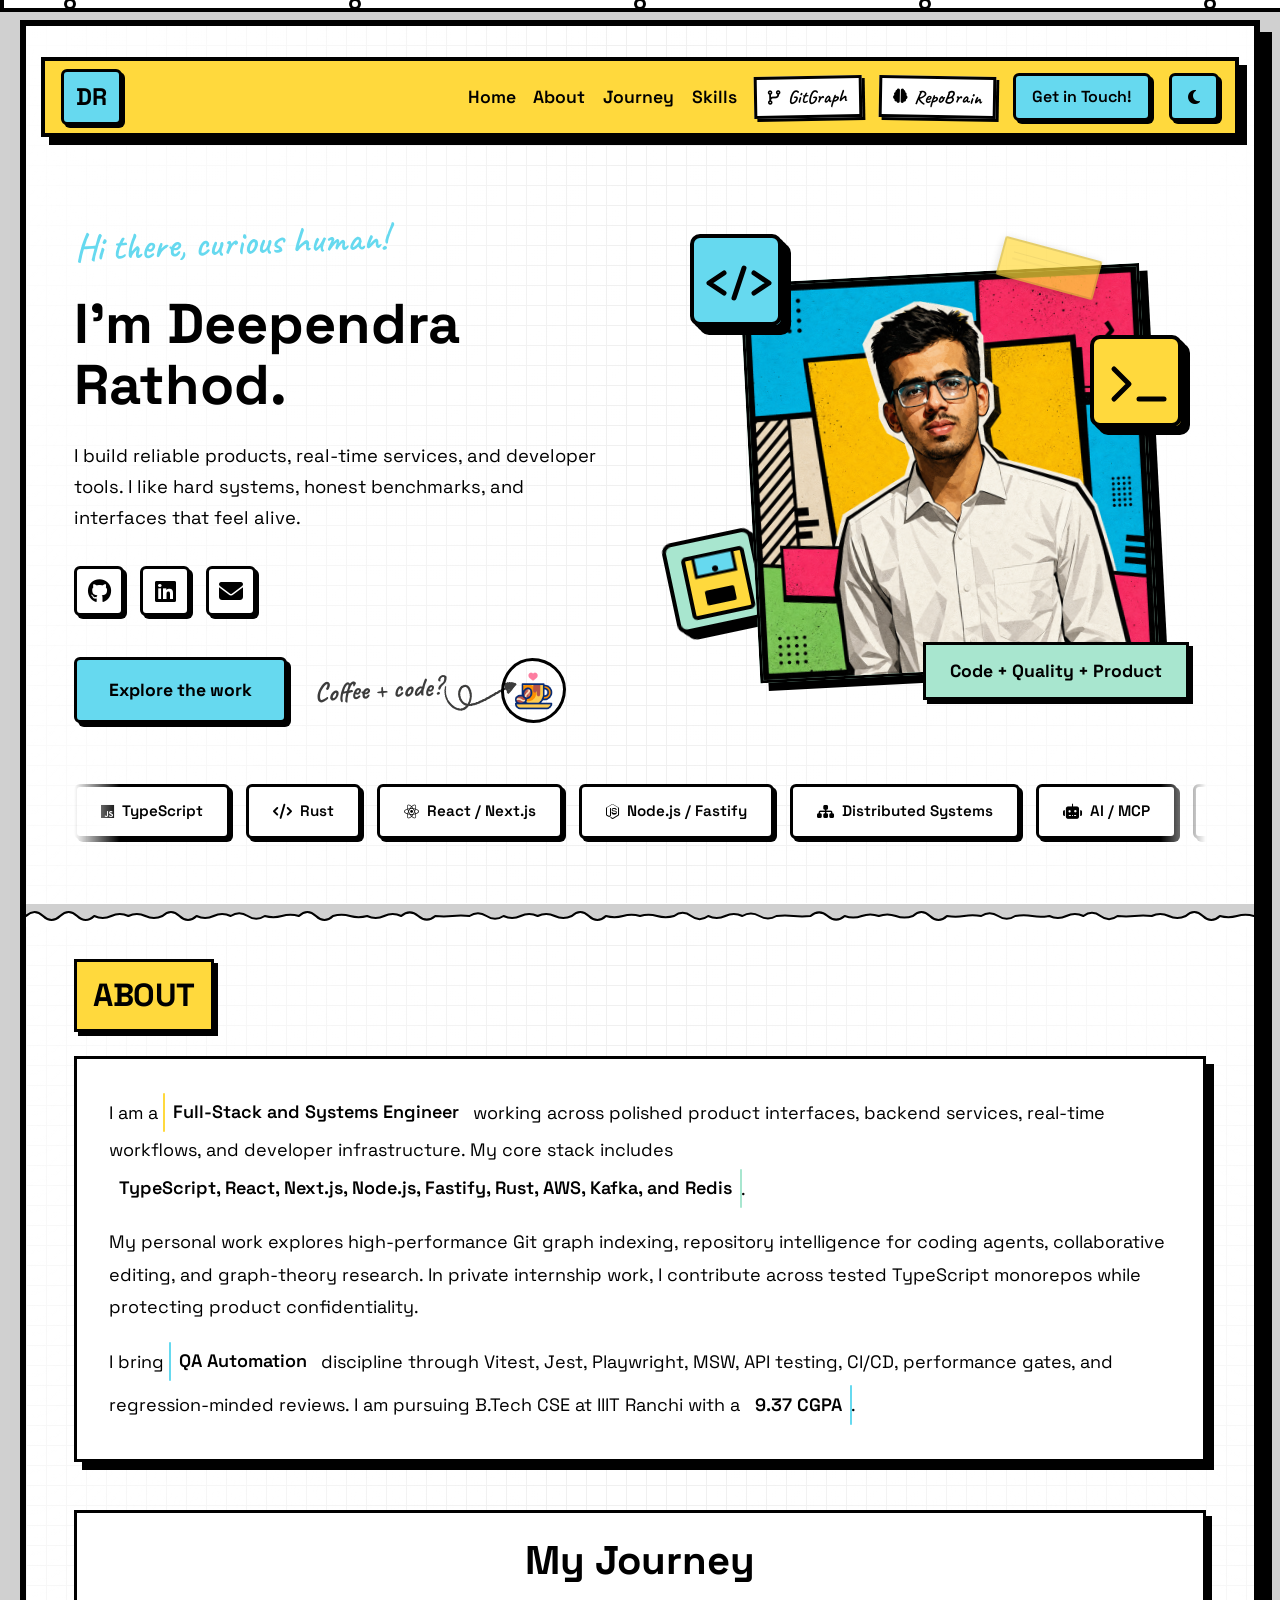
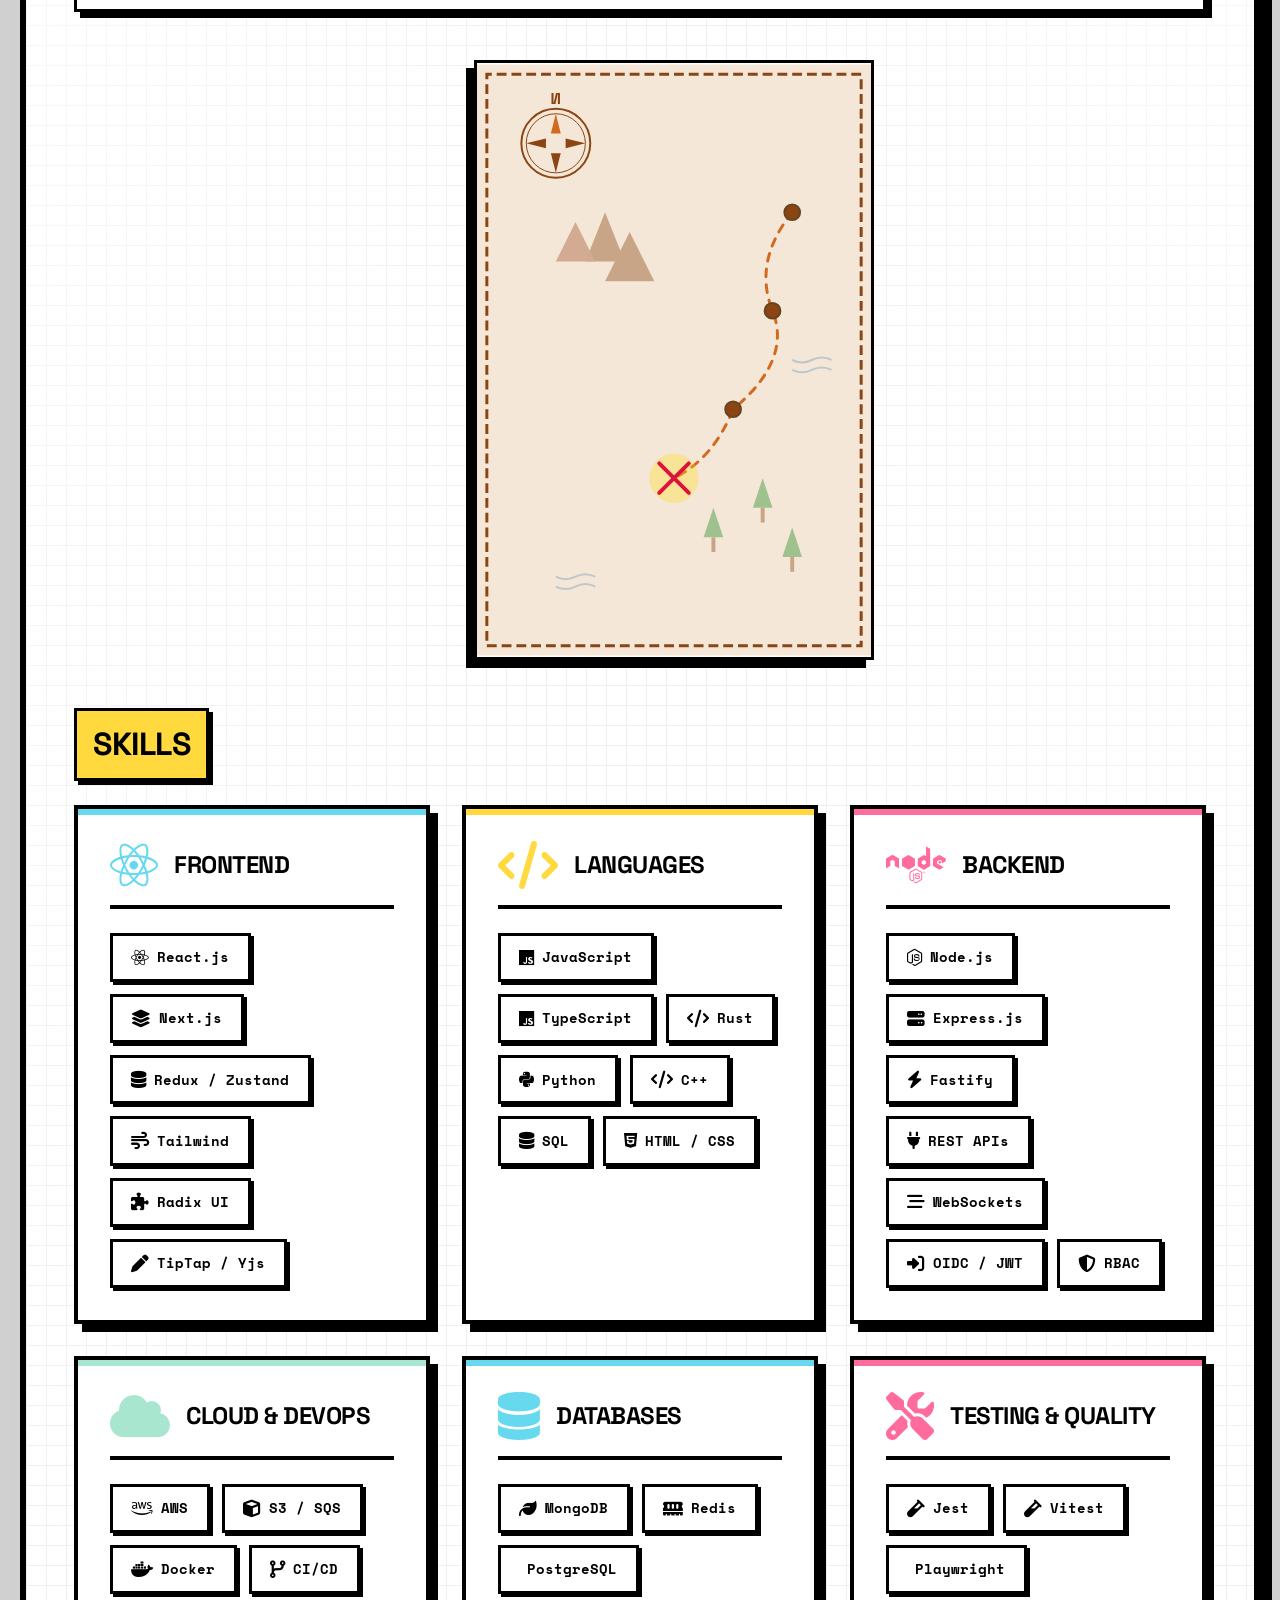
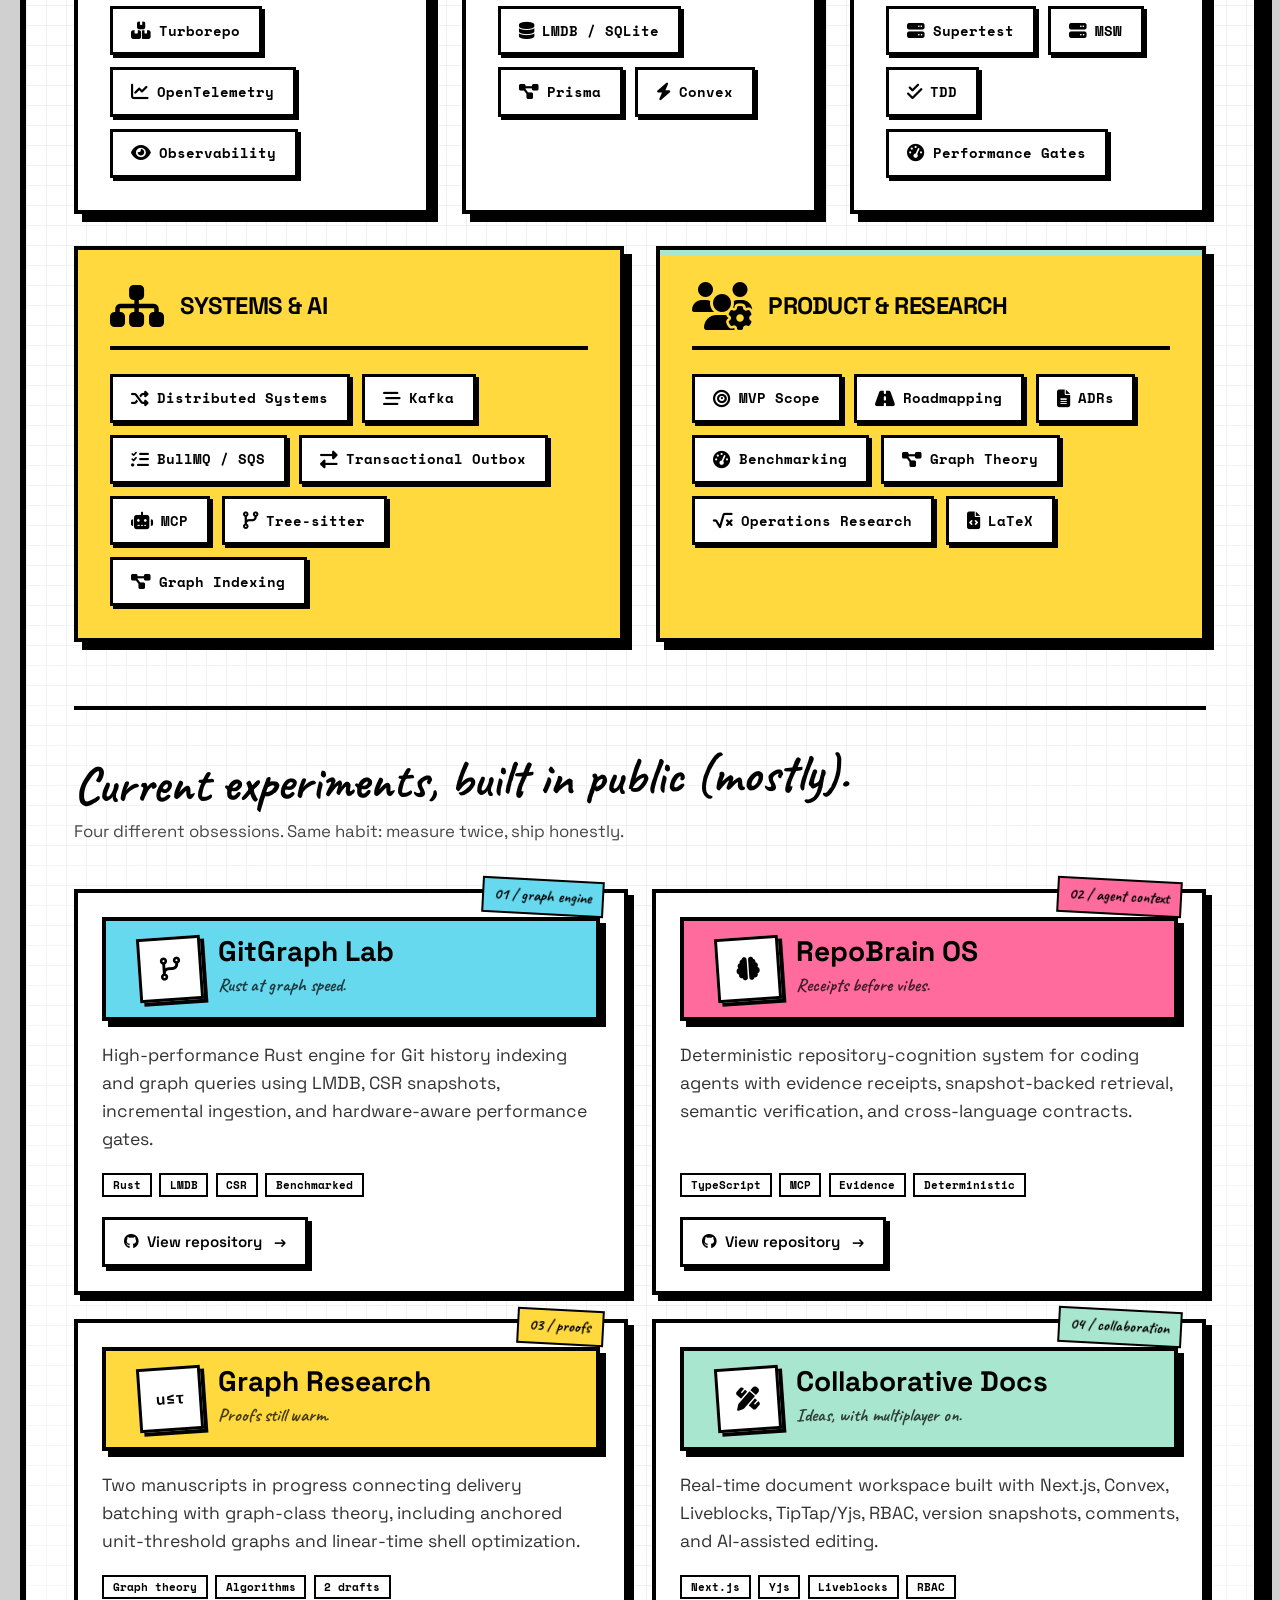
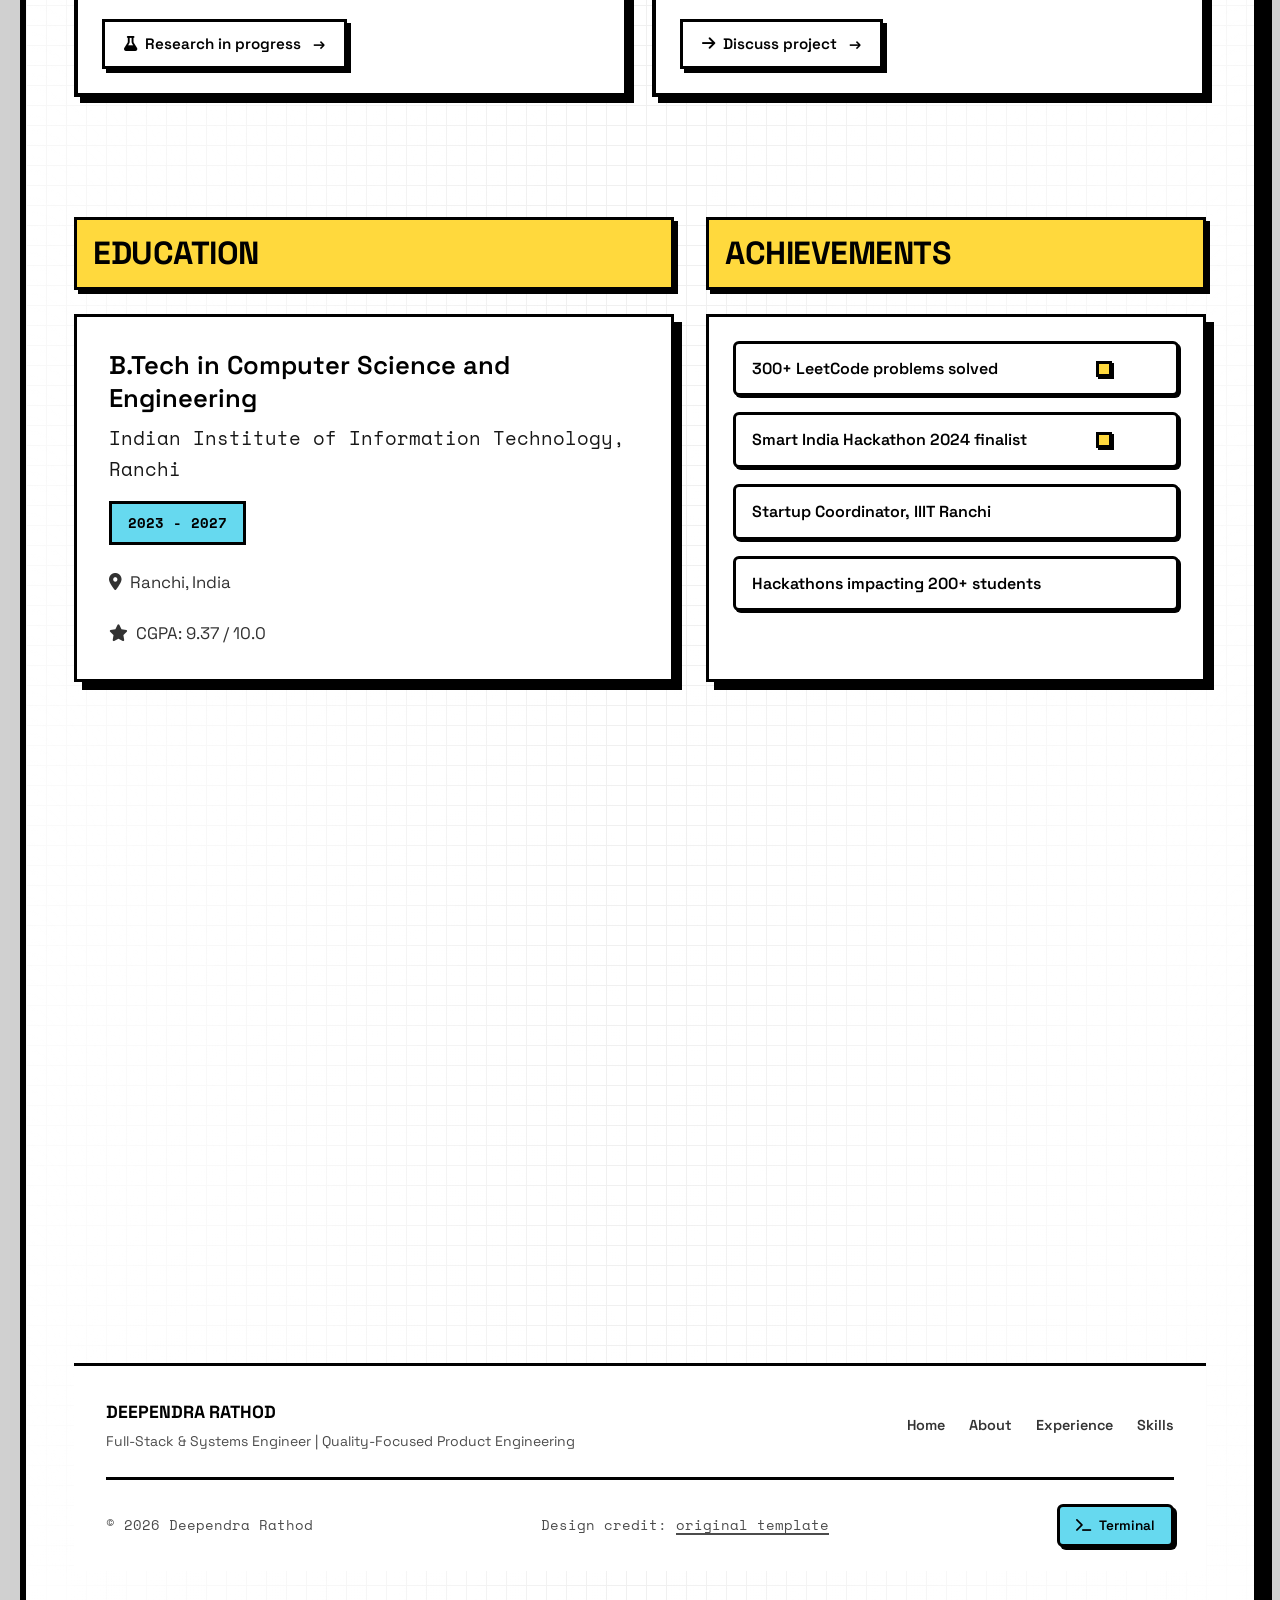
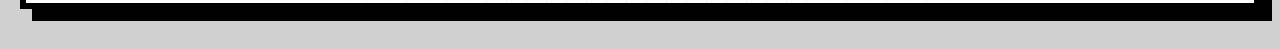
==== commit 661cfbdb: "Refine tear transition and repository cards" ====
--- a/index.html
+++ b/index.html
@@ -273,11 +273,6 @@
         </svg>
     </div>
 
-    <div class="rip-message">
-        <span>pulling apart the obvious layer</span>
-        <i class="fas fa-arrow-down"></i>
-    </div>
-
     <div class="paper-tear paper-tear-bottom">
         <svg width="100%" height="30" viewBox="0 0 1440 30" preserveAspectRatio="none" xmlns="http://www.w3.org/2000/svg">
             <path d="M0,0 L0,15 Q10,5 20,15 T40,15 Q50,5 60,15 T80,15 Q90,20 100,15 T120,15 Q130,10 140,15 T160,15 Q170,5 180,15 T200,15 Q210,20 220,15 T240,15 Q250,8 260,15 T280,15 Q290,18 300,15 T320,15 Q330,5 340,15 T360,15 Q370,12 380,15 T400,15 Q410,20 420,15 T440,15 Q450,6 460,15 T480,15 Q490,16 500,15 T520,15 Q530,8 540,15 T560,15 Q570,20 580,15 T600,15 Q610,10 620,15 T640,15 Q650,5 660,15 T680,15 Q690,18 700,15 T720,15 Q730,12 740,15 T760,15 Q770,7 780,15 T800,15 Q810,20 820,15 T840,15 Q850,9 860,15 T880,15 Q890,14 900,15 T920,15 Q930,6 940,15 T960,15 Q970,19 980,15 T1000,15 Q1010,11 1020,15 T1040,15 Q1050,5 1060,15 T1080,15 Q1090,17 1100,15 T1120,15 Q1130,8 1140,15 T1160,15 Q1170,13 1180,15 T1200,15 Q1210,20 1220,15 T1240,15 Q1250,7 1260,15 T1280,15 Q1290,16 1300,15 T1320,15 Q1330,10 1340,15 T1360,15 Q1370,5 1380,15 T1400,15 Q1410,18 1420,15 T1440,15 L1440,0 Z"
@@ -289,7 +284,6 @@
         </svg>
     </div>
 
-    <div class="tear-tape-sticker"></div>
     </div>
 
     <div class="container">
@@ -601,6 +595,9 @@
                             </span>
                         </div>
                         <p class="creator-tagline">High-performance Rust engine for Git history indexing and graph queries using LMDB, CSR snapshots, incremental ingestion, and hardware-aware performance gates.</p>
+                        <div class="project-meta" aria-label="GitGraph technologies">
+                            <span>Rust</span><span>LMDB</span><span>CSR</span><span>Benchmarked</span>
+                        </div>
                         <a href="https://github.com/Deependra-Codes/FinalGitGraph" target="_blank" rel="noopener noreferrer" class="creator-github"><i class="fab fa-github"></i> View repository</a>
                     </div>
                     <div class="creator-item project-repobrain" id="project-repobrain">
@@ -612,6 +609,9 @@
                             </span>
                         </div>
                         <p class="creator-tagline">Deterministic repository-cognition system for coding agents with evidence receipts, snapshot-backed retrieval, semantic verification, and cross-language contracts.</p>
+                        <div class="project-meta" aria-label="RepoBrain technologies">
+                            <span>TypeScript</span><span>MCP</span><span>Evidence</span><span>Deterministic</span>
+                        </div>
                         <a href="https://github.com/Deependra-Codes/RepoBrainOs" target="_blank" rel="noopener noreferrer" class="creator-github"><i class="fab fa-github"></i> View repository</a>
                     </div>
                     <div class="creator-item project-research">
@@ -623,6 +623,9 @@
                             </span>
                         </div>
                         <p class="creator-tagline">Two manuscripts in progress connecting delivery batching with graph-class theory, including anchored unit-threshold graphs and linear-time shell optimization.</p>
+                        <div class="project-meta" aria-label="Graph research topics">
+                            <span>Graph theory</span><span>Algorithms</span><span>2 drafts</span>
+                        </div>
                         <a href="#contact" class="creator-github"><i class="fas fa-flask"></i> Research in progress</a>
                     </div>
                     <div class="creator-item project-docs">
@@ -634,6 +637,9 @@
                             </span>
                         </div>
                         <p class="creator-tagline">Real-time document workspace built with Next.js, Convex, Liveblocks, TipTap/Yjs, RBAC, version snapshots, comments, and AI-assisted editing.</p>
+                        <div class="project-meta" aria-label="Collaborative Docs technologies">
+                            <span>Next.js</span><span>Yjs</span><span>Liveblocks</span><span>RBAC</span>
+                        </div>
                         <a href="#contact" class="creator-github"><i class="fas fa-arrow-right"></i> Discuss project</a>
                     </div>
                 </div>
@@ -830,8 +836,6 @@
 
         // Dramatic paper rip without changing document height
         const paperRip = document.querySelector('.paper-rip');
-        const ripMessage = document.querySelector('.rip-message');
-        const ripTape = document.querySelector('.tear-tape-sticker');
         const reduceMotion = window.matchMedia('(prefers-reduced-motion: reduce)');
         let ripFramePending = false;
 
@@ -844,21 +848,10 @@
                 ? 1
                 : Math.min(1, Math.max(0, window.scrollY / 280));
             const eased = 1 - Math.pow(1 - progress, 3);
-            const tearOffset = eased * 24;
+            const tearOffset = eased * 4;
 
             paperRip.style.setProperty('--tear-offset', `${tearOffset}px`);
             paperRip.style.setProperty('--rip-reveal', eased.toFixed(3));
-
-            if (ripMessage) {
-                ripMessage.style.transform = `translateY(${8 - eased * 8}px) rotate(${-1 + eased}deg)`;
-            }
-
-            if (ripTape) {
-                const lift = -36 + eased * 36;
-                const rotate = -14 + eased * 7;
-                const scale = 0.9 + eased * 0.1;
-                ripTape.style.transform = `translateY(calc(-50% + ${lift}px)) rotate(${rotate}deg) scale(${scale})`;
-            }
         }
 
         function queuePaperRipUpdate() {
--- a/neo-styles.css
+++ b/neo-styles.css
@@ -3859,6 +3859,111 @@
   }
 }
 
+/* Restrained repository polish */
+.paper-rip {
+  --tear-offset: 0px;
+  height: 24px;
+  overflow: hidden;
+  background: var(--white);
+}
+
+.paper-rip .paper-tear-top {
+  display: none;
+}
+
+.paper-rip .paper-tear-bottom {
+  bottom: 0;
+  transform: translateY(calc(var(--tear-offset) * 0.35));
+}
+
+.paper-rip .paper-tear svg {
+  height: 24px;
+}
+
+body[data-theme="dark"] .paper-rip {
+  background: #1a1a1a;
+}
+
+.creator-showcase {
+  padding: 2.75rem 0 3.5rem;
+  text-align: left;
+  border-top: 4px solid var(--border);
+}
+
+.creator-label {
+  max-width: 780px;
+  font-size: clamp(2rem, 4vw, 3.8rem);
+  line-height: 1;
+}
+
+.creator-intro {
+  max-width: 620px;
+  margin: 0.75rem 0 2.75rem;
+}
+
+.creator-projects-grid {
+  max-width: none;
+  gap: 1.5rem;
+}
+
+.creator-item {
+  grid-template-rows: auto 1fr auto auto;
+}
+
+.project-meta {
+  display: flex;
+  flex-wrap: wrap;
+  gap: 0.45rem;
+  margin: 0 0 1.25rem;
+}
+
+.project-meta span {
+  padding: 0.22rem 0.55rem;
+  background: var(--white);
+  border: 2px solid var(--border);
+  font-family: 'Space Mono', monospace;
+  font-size: 0.68rem;
+  font-weight: 700;
+  line-height: 1.2;
+}
+
+.creator-github {
+  position: relative;
+  overflow: hidden;
+}
+
+.creator-github::after {
+  content: '→';
+  margin-left: 0.25rem;
+  transition: transform 0.2s ease;
+}
+
+.creator-github:hover::after {
+  transform: translateX(4px);
+}
+
+@media (max-width: 768px) {
+  .paper-rip {
+    height: 18px;
+  }
+
+  .paper-rip .paper-tear svg {
+    height: 18px;
+  }
+
+  .creator-showcase {
+    padding: 2rem 0 2.5rem;
+  }
+
+  .creator-label {
+    font-size: 2rem;
+  }
+
+  .project-meta {
+    justify-content: center;
+  }
+}
+
 @media (prefers-reduced-motion: reduce) {
   html {
     scroll-behavior: auto;
--- a/neo-styles.css
+++ b/neo-styles.css
@@ -3859,6 +3859,111 @@
   }
 }
 
+/* Restrained repository polish */
+.paper-rip {
+  --tear-offset: 0px;
+  height: 24px;
+  overflow: hidden;
+  background: var(--white);
+}
+
+.paper-rip .paper-tear-top {
+  display: none;
+}
+
+.paper-rip .paper-tear-bottom {
+  bottom: 0;
+  transform: translateY(calc(var(--tear-offset) * 0.35));
+}
+
+.paper-rip .paper-tear svg {
+  height: 24px;
+}
+
+body[data-theme="dark"] .paper-rip {
+  background: #1a1a1a;
+}
+
+.creator-showcase {
+  padding: 2.75rem 0 3.5rem;
+  text-align: left;
+  border-top: 4px solid var(--border);
+}
+
+.creator-label {
+  max-width: 780px;
+  font-size: clamp(2rem, 4vw, 3.8rem);
+  line-height: 1;
+}
+
+.creator-intro {
+  max-width: 620px;
+  margin: 0.75rem 0 2.75rem;
+}
+
+.creator-projects-grid {
+  max-width: none;
+  gap: 1.5rem;
+}
+
+.creator-item {
+  grid-template-rows: auto 1fr auto auto;
+}
+
+.project-meta {
+  display: flex;
+  flex-wrap: wrap;
+  gap: 0.45rem;
+  margin: 0 0 1.25rem;
+}
+
+.project-meta span {
+  padding: 0.22rem 0.55rem;
+  background: var(--white);
+  border: 2px solid var(--border);
+  font-family: 'Space Mono', monospace;
+  font-size: 0.68rem;
+  font-weight: 700;
+  line-height: 1.2;
+}
+
+.creator-github {
+  position: relative;
+  overflow: hidden;
+}
+
+.creator-github::after {
+  content: '→';
+  margin-left: 0.25rem;
+  transition: transform 0.2s ease;
+}
+
+.creator-github:hover::after {
+  transform: translateX(4px);
+}
+
+@media (max-width: 768px) {
+  .paper-rip {
+    height: 18px;
+  }
+
+  .paper-rip .paper-tear svg {
+    height: 18px;
+  }
+
+  .creator-showcase {
+    padding: 2rem 0 2.5rem;
+  }
+
+  .creator-label {
+    font-size: 2rem;
+  }
+
+  .project-meta {
+    justify-content: center;
+  }
+}
+
 @media (prefers-reduced-motion: reduce) {
   html {
     scroll-behavior: auto;
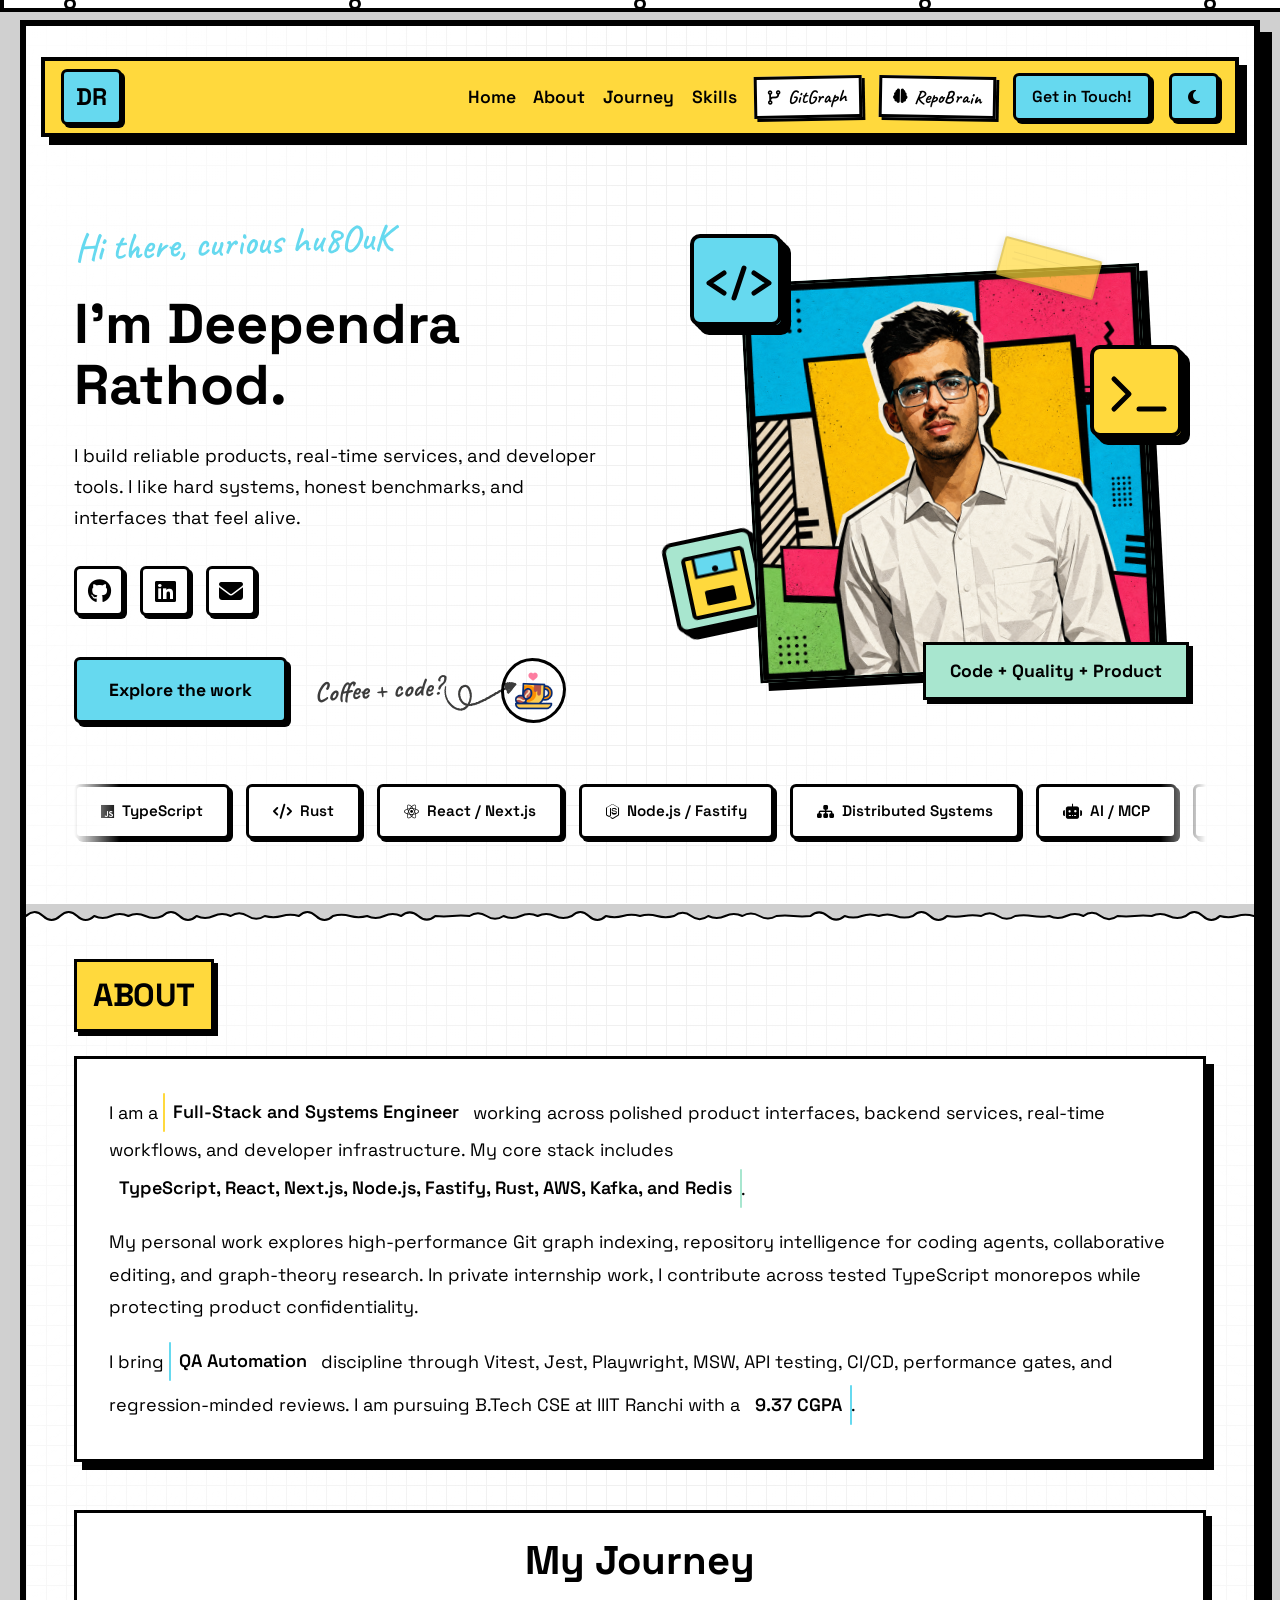
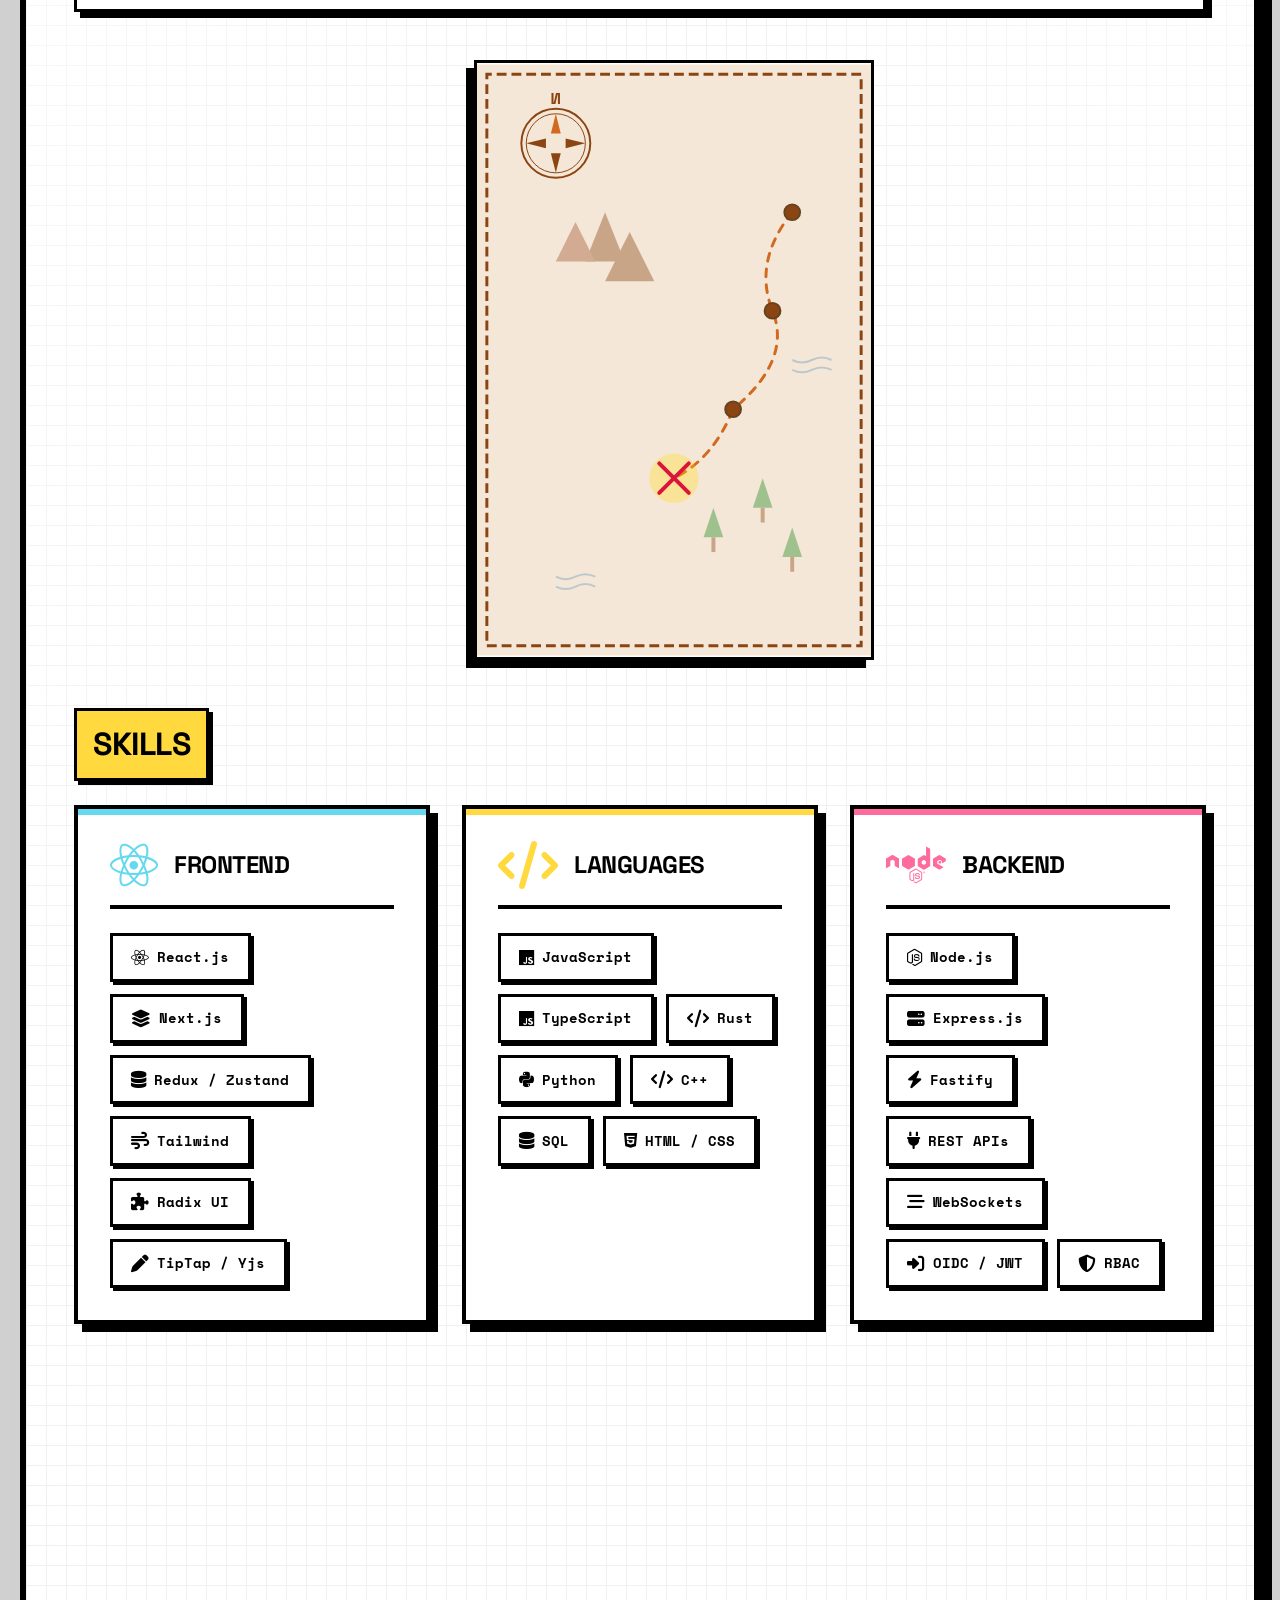
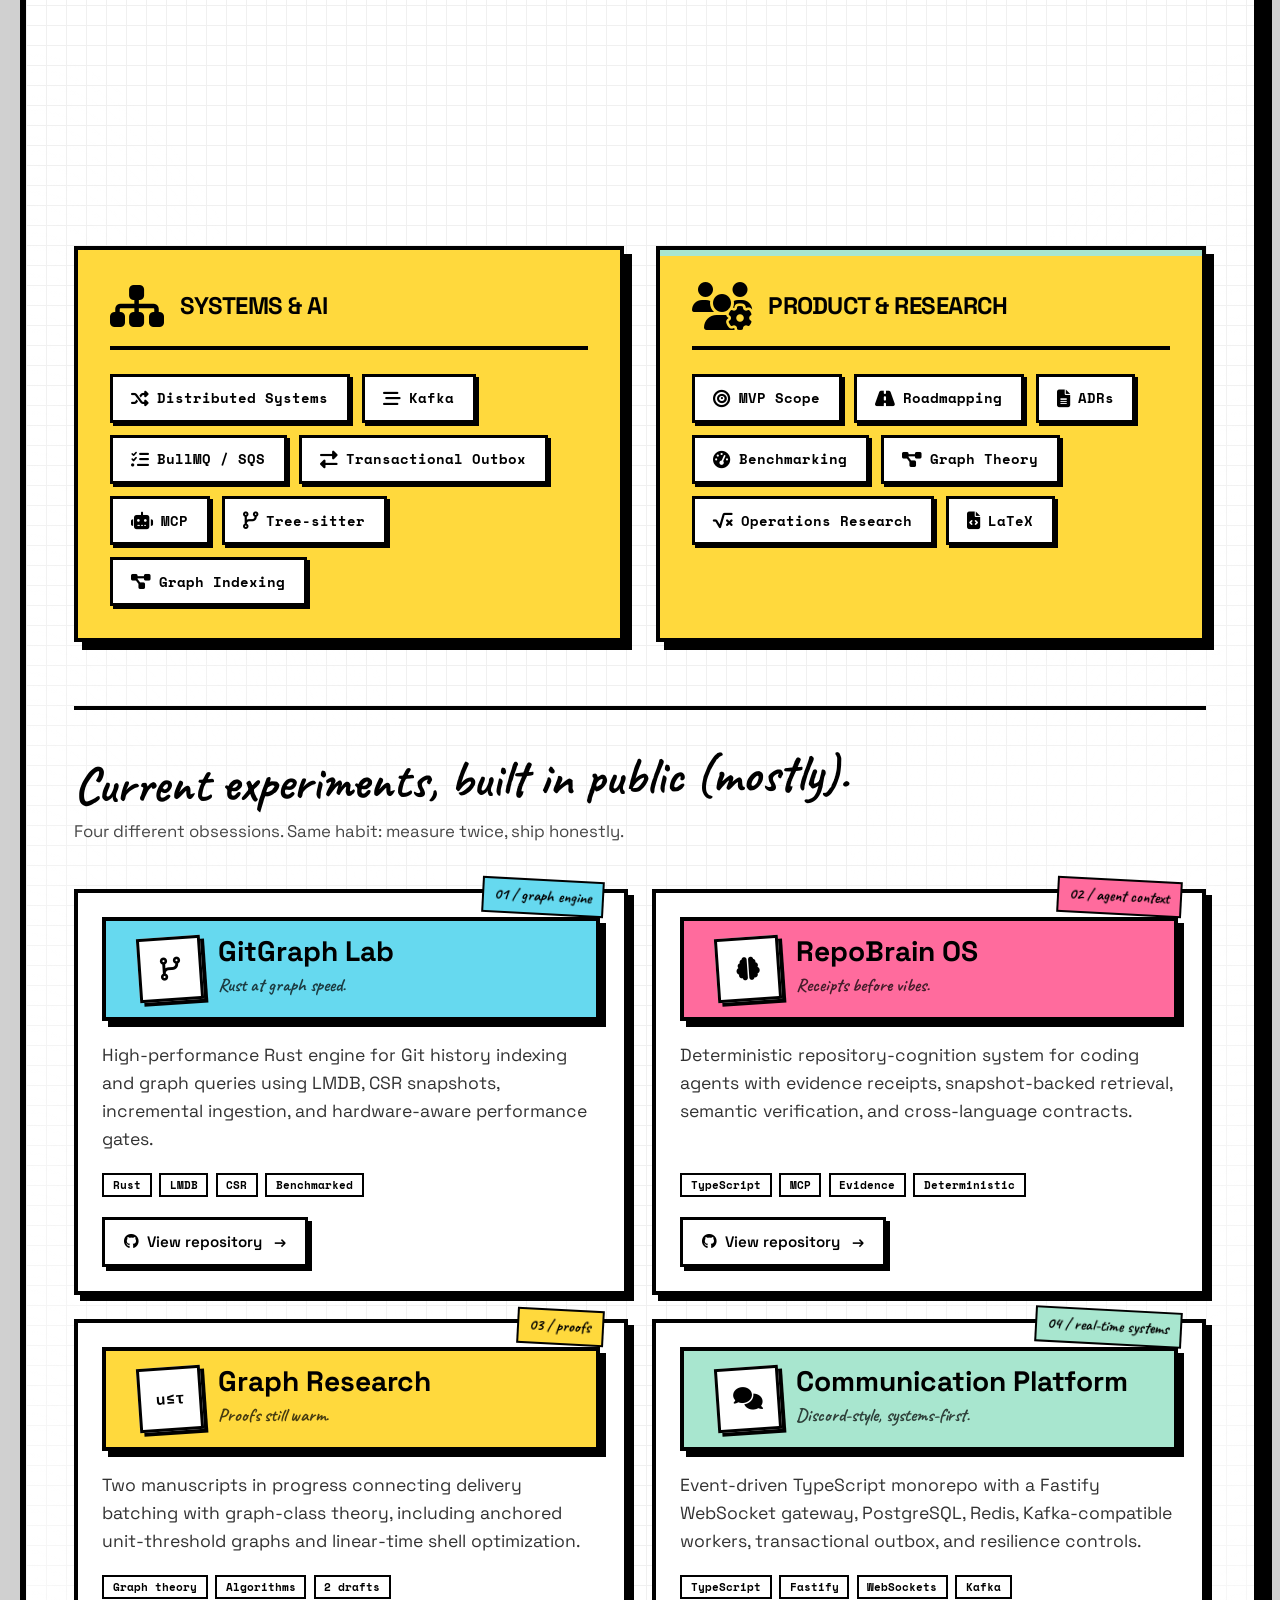
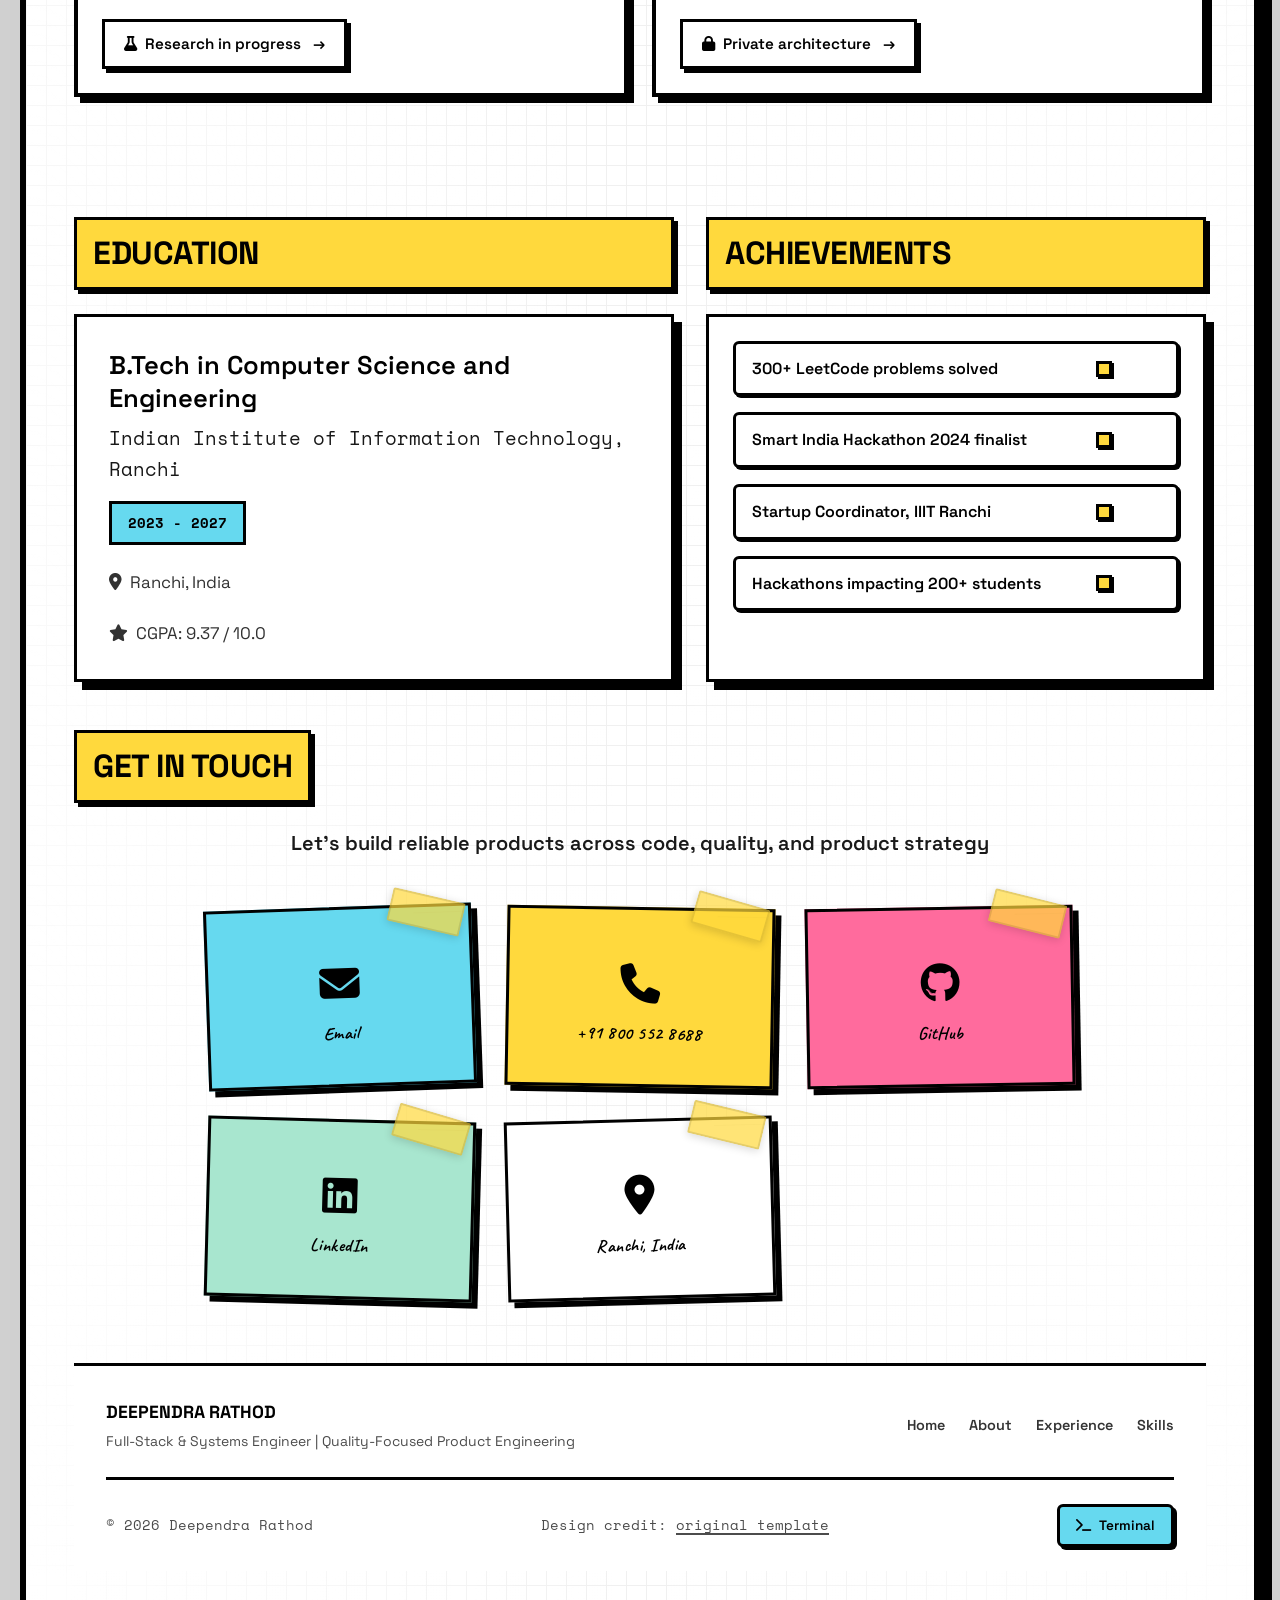
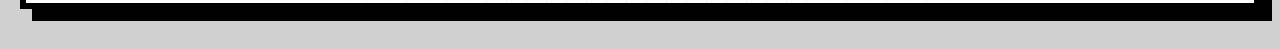
==== commit 16bdbe6f: "Feature private communication platform" ====
--- a/index.html
+++ b/index.html
@@ -628,19 +628,19 @@
                         </div>
                         <a href="#contact" class="creator-github"><i class="fas fa-flask"></i> Research in progress</a>
                     </div>
-                    <div class="creator-item project-docs">
+                    <div class="creator-item project-communication">
                         <div class="creator-project">
-                            <span class="project-mark" aria-hidden="true"><i class="fas fa-pen-ruler"></i></span>
+                            <span class="project-mark" aria-hidden="true"><i class="fas fa-comments"></i></span>
                             <span class="project-title-stack">
-                                <span class="creator-name">Collaborative Docs</span>
-                                <span class="project-whisper">Ideas, with multiplayer on.</span>
+                                <span class="creator-name">Communication Platform</span>
+                                <span class="project-whisper">Discord-style, systems-first.</span>
                             </span>
                         </div>
-                        <p class="creator-tagline">Real-time document workspace built with Next.js, Convex, Liveblocks, TipTap/Yjs, RBAC, version snapshots, comments, and AI-assisted editing.</p>
-                        <div class="project-meta" aria-label="Collaborative Docs technologies">
-                            <span>Next.js</span><span>Yjs</span><span>Liveblocks</span><span>RBAC</span>
+                        <p class="creator-tagline">Event-driven TypeScript monorepo with a Fastify WebSocket gateway, PostgreSQL, Redis, Kafka-compatible workers, transactional outbox, and resilience controls.</p>
+                        <div class="project-meta" aria-label="Communication Platform technologies">
+                            <span>TypeScript</span><span>Fastify</span><span>WebSockets</span><span>Kafka</span>
                         </div>
-                        <a href="#contact" class="creator-github"><i class="fas fa-arrow-right"></i> Discuss project</a>
+                        <a href="#contact" class="creator-github"><i class="fas fa-lock"></i> Private architecture</a>
                     </div>
                 </div>
             </div>
--- a/neo-styles.css
+++ b/neo-styles.css
@@ -3719,12 +3719,12 @@
   content: '03 / proofs';
 }
 
-.project-docs {
+.project-communication {
   --project-accent: var(--accent);
 }
 
-.project-docs::after {
-  content: '04 / collaboration';
+.project-communication::after {
+  content: '04 / real-time systems';
 }
 
 .creator-item:last-child:nth-child(odd) {
--- a/neo-styles.css
+++ b/neo-styles.css
@@ -3719,12 +3719,12 @@
   content: '03 / proofs';
 }
 
-.project-docs {
+.project-communication {
   --project-accent: var(--accent);
 }
 
-.project-docs::after {
-  content: '04 / collaboration';
+.project-communication::after {
+  content: '04 / real-time systems';
 }
 
 .creator-item:last-child:nth-child(odd) {
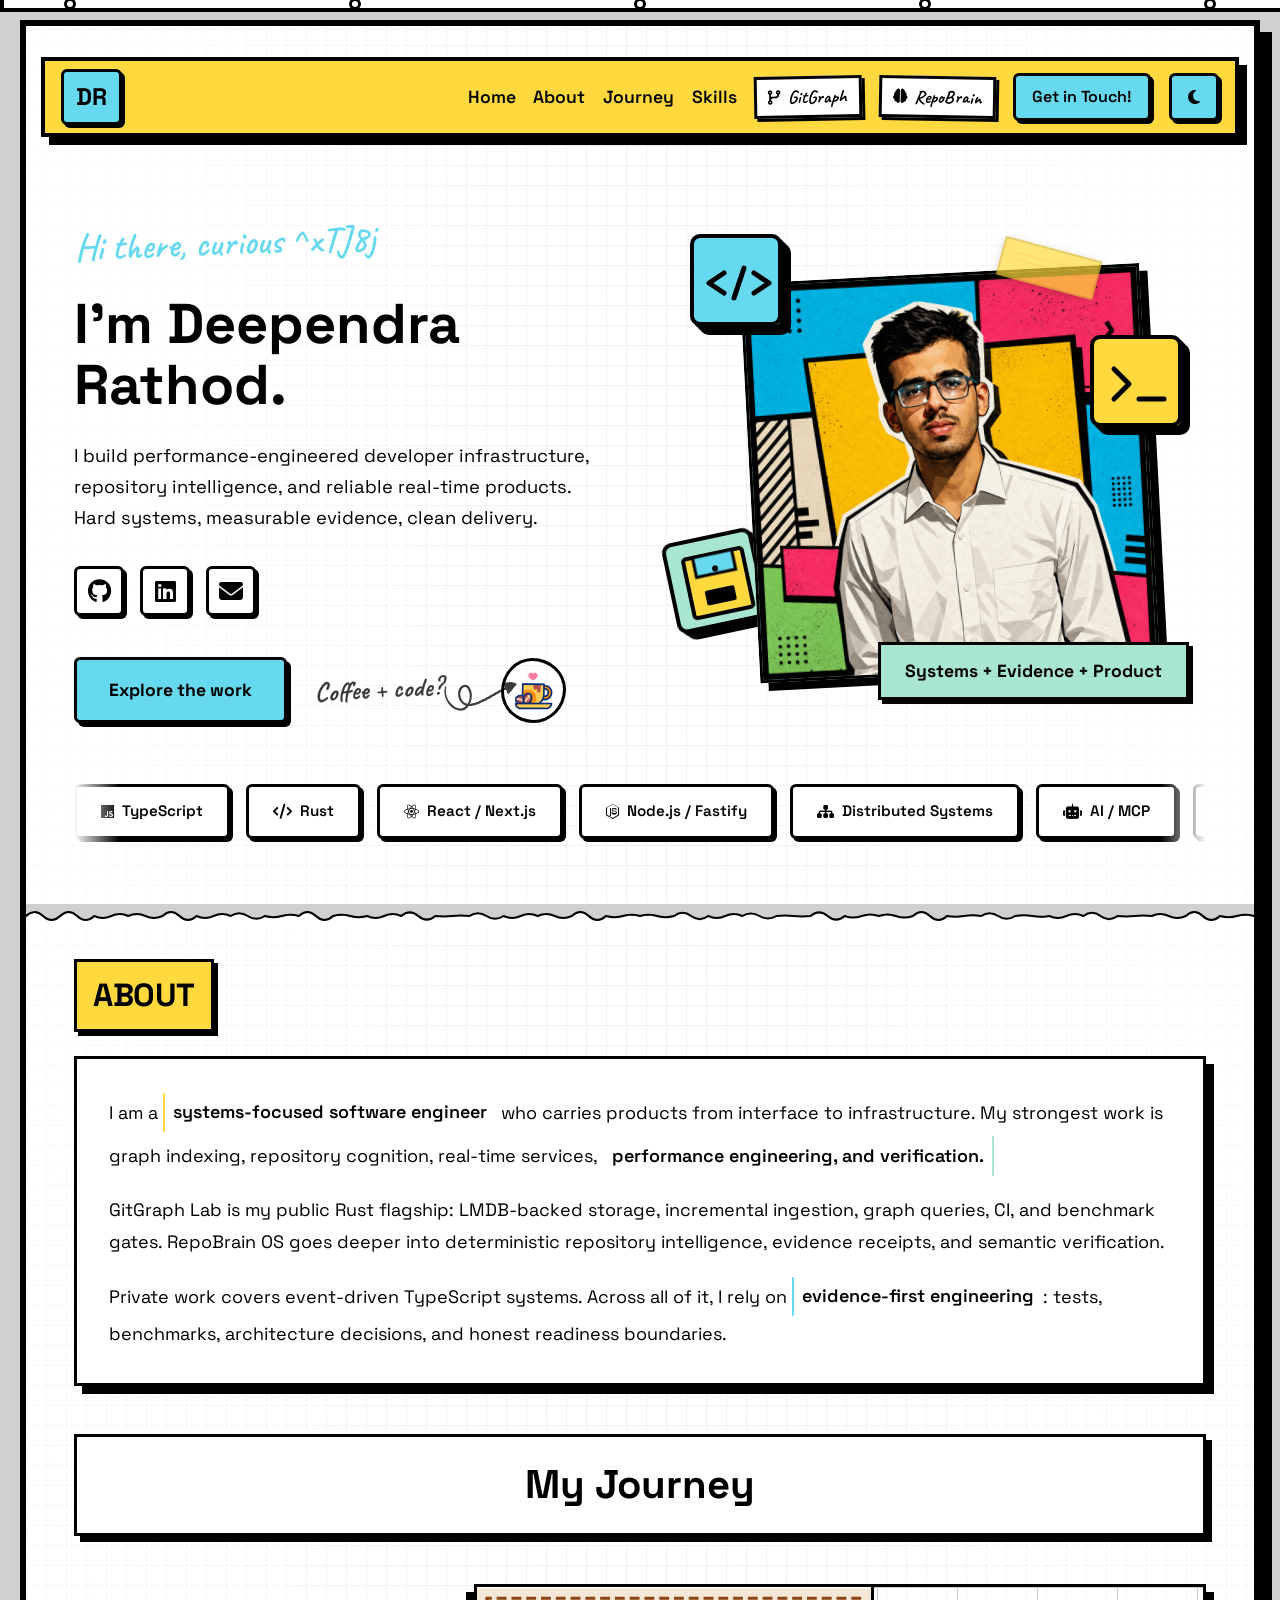
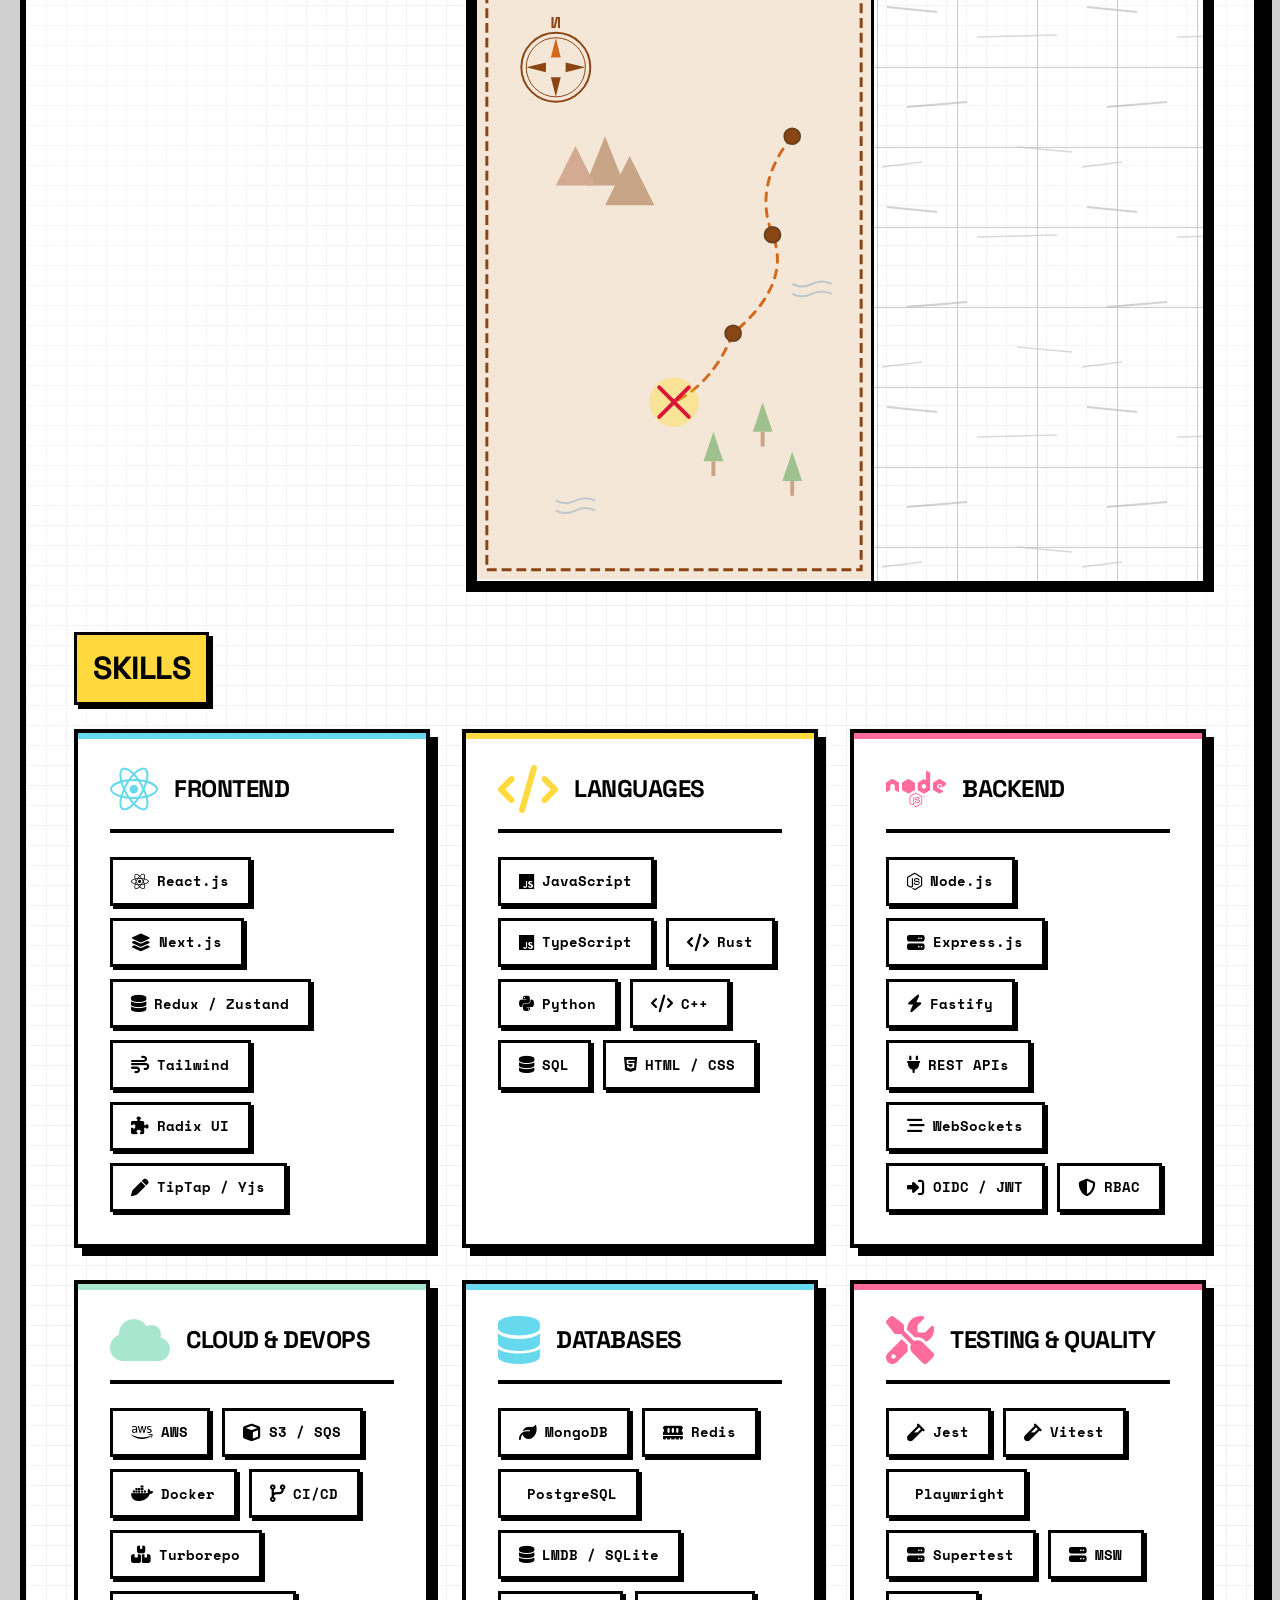
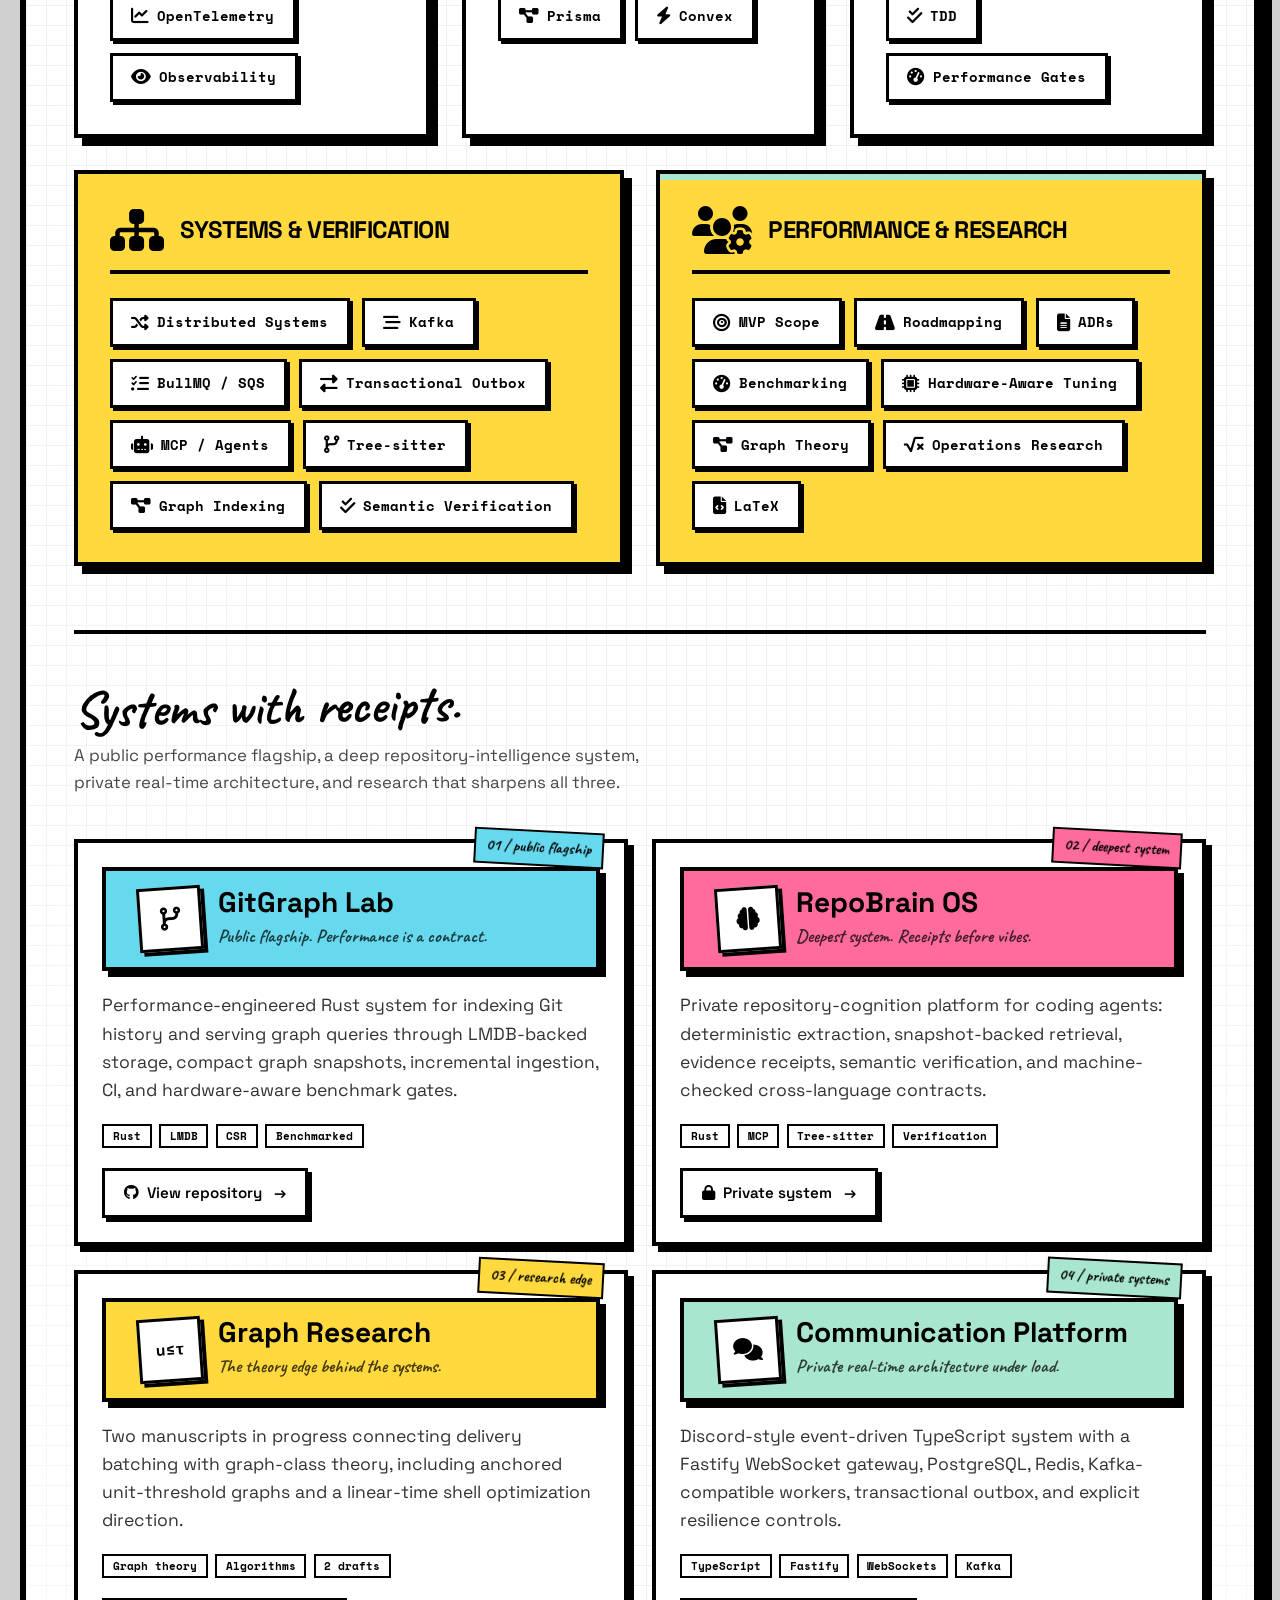
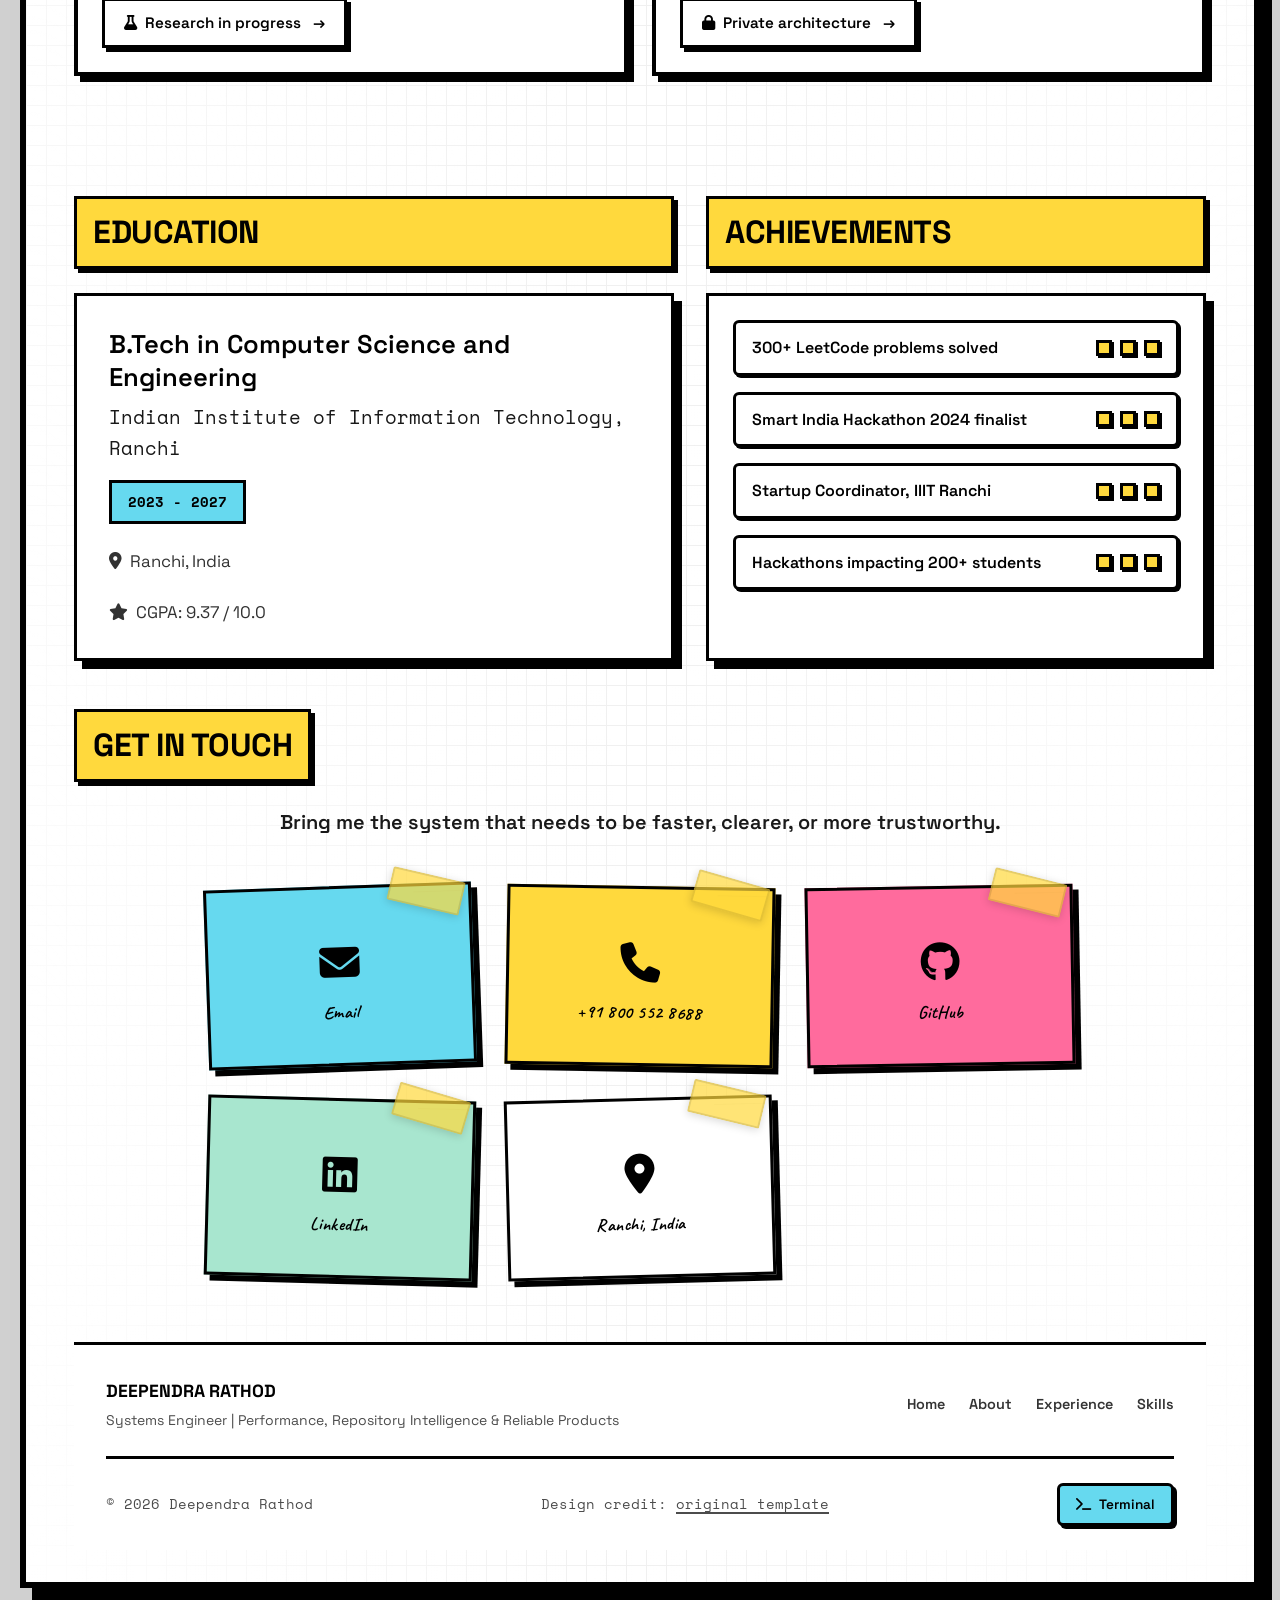
==== commit 78bbfaa5: "Strengthen evidence-based portfolio positioning" ====
--- a/index.html
+++ b/index.html
@@ -5,9 +5,9 @@
     <meta name="viewport" content="width=device-width, initial-scale=1.0">
 
     <!-- Primary Meta Tags -->
-    <title>Deependra Rathod | Full-Stack & Systems Engineer</title>
-    <meta name="title" content="Deependra Rathod | Full-Stack & Systems Engineer">
-    <meta name="description" content="Full-Stack and Systems Engineer building reliable products and developer tools with TypeScript, React, Node.js, Rust, distributed systems, and test automation. Based in Ranchi, India.">
+    <title>Deependra Rathod | Systems-Focused Software Engineer</title>
+    <meta name="title" content="Deependra Rathod | Systems-Focused Software Engineer">
+    <meta name="description" content="Systems-focused software engineer building performance-engineered developer infrastructure, repository intelligence, and reliable real-time products with Rust and TypeScript.">
     <meta name="keywords" content="Deependra Rathod, Full-Stack Engineer, Systems Engineer, Software Engineer, TypeScript, Rust, React, Next.js, Node.js, Fastify, Distributed Systems, Kafka, Redis, WebSockets, MCP, QA Automation, Playwright, Vitest, CI/CD, System Design, Ranchi, India">
     <meta name="author" content="Deependra Rathod">
     <meta name="robots" content="index, follow">
@@ -21,14 +21,14 @@
     <!-- Open Graph / Facebook -->
     <meta property="og:type" content="website">
     <meta property="og:site_name" content="Deependra Rathod">
-    <meta property="og:title" content="Deependra Rathod | Full-Stack & Systems Engineer">
-    <meta property="og:description" content="Full-Stack and Systems Engineer building reliable products and developer tools with TypeScript, Rust, distributed systems, and test automation.">
+    <meta property="og:title" content="Deependra Rathod | Systems-Focused Software Engineer">
+    <meta property="og:description" content="Performance-engineered developer infrastructure, repository intelligence, and reliable real-time products built with Rust and TypeScript.">
     <meta property="og:locale" content="en_US">
 
     <!-- Twitter -->
     <meta property="twitter:card" content="summary_large_image">
-    <meta property="twitter:title" content="Deependra Rathod | Full-Stack & Systems Engineer">
-    <meta property="twitter:description" content="Full-Stack and Systems Engineer building reliable products and developer tools with TypeScript, Rust, distributed systems, and test automation.">
+    <meta property="twitter:title" content="Deependra Rathod | Systems-Focused Software Engineer">
+    <meta property="twitter:description" content="Performance-engineered developer infrastructure, repository intelligence, and reliable real-time products built with Rust and TypeScript.">
 
     <!-- Favicon -->
     <link rel="icon" type="image/svg+xml" href="favicon.svg">
@@ -174,7 +174,7 @@
                 <p class="hero-greeting" id="hero-greeting">Hi there, curious human!</p>
                 <h1 class="hero-name">I'm Deependra Rathod.</h1>
                 <p class="hero-description">
-                    I build reliable products, real-time services, and developer tools. I like hard systems, honest benchmarks, and interfaces that feel alive.
+                    I build performance-engineered developer infrastructure, repository intelligence, and reliable real-time products. Hard systems, measurable evidence, clean delivery.
                 </p>
                 <div class="hero-social">
                     <a href="https://github.com/Deependra-Codes" target="_blank" rel="noopener noreferrer" class="social-btn" aria-label="GitHub profile">
@@ -231,7 +231,7 @@
                             <circle cx="50" cy="35" r="3" fill="#000"/>
                         </svg>
                     </div>
-                    <div class="deco-label">Code + Quality + Product</div>
+                    <div class="deco-label">Systems + Evidence + Product</div>
                 </div>
             </div>
         </div>
@@ -244,7 +244,7 @@
                     <span class="tech-badge"><i class="fab fa-node-js"></i> Node.js / Fastify</span>
                     <span class="tech-badge"><i class="fas fa-sitemap"></i> Distributed Systems</span>
                     <span class="tech-badge"><i class="fas fa-robot"></i> AI / MCP</span>
-                    <span class="tech-badge"><i class="fas fa-vial"></i> QA Automation</span>
+                    <span class="tech-badge"><i class="fas fa-gauge-high"></i> Performance Engineering</span>
                     <span class="tech-badge"><i class="fab fa-aws"></i> AWS</span>
                 </div>
                 <div class="tech-badges" aria-hidden="true">
@@ -254,7 +254,7 @@
                     <span class="tech-badge"><i class="fab fa-node-js"></i> Node.js / Fastify</span>
                     <span class="tech-badge"><i class="fas fa-sitemap"></i> Distributed Systems</span>
                     <span class="tech-badge"><i class="fas fa-robot"></i> AI / MCP</span>
-                    <span class="tech-badge"><i class="fas fa-vial"></i> QA Automation</span>
+                    <span class="tech-badge"><i class="fas fa-gauge-high"></i> Performance Engineering</span>
                     <span class="tech-badge"><i class="fab fa-aws"></i> AWS</span>
                 </div>
             </div>
@@ -292,17 +292,18 @@
             <h2 class="section-title">ABOUT</h2>
             <div class="card">
                 <p class="text">
-                    I am a <span class="highlight highlight-yellow">Full-Stack and Systems Engineer</span> working across polished product interfaces,
-                    backend services, real-time workflows, and developer infrastructure. My core stack includes
-                    <span class="highlight highlight-green">TypeScript, React, Next.js, Node.js, Fastify, Rust, AWS, Kafka, and Redis</span>.
+                    I am a <span class="highlight highlight-yellow">systems-focused software engineer</span> who carries products from interface to infrastructure.
+                    My strongest work is graph indexing, repository cognition, real-time services,
+                    <span class="highlight highlight-green">performance engineering, and verification.</span>
                 </p>
                 <p class="text">
-                    My personal work explores high-performance Git graph indexing, repository intelligence for coding agents, collaborative editing,
-                    and graph-theory research. In private internship work, I contribute across tested TypeScript monorepos while protecting product confidentiality.
+                    GitGraph Lab is my public Rust flagship: LMDB-backed storage, incremental ingestion, graph queries, CI, and benchmark gates.
+                    RepoBrain OS goes deeper into deterministic repository intelligence, evidence receipts, and semantic verification.
                 </p>
                 <p class="text">
-                    I bring <span class="highlight highlight-cyan">QA Automation</span> discipline through Vitest, Jest, Playwright, MSW, API testing,
-                    CI/CD, performance gates, and regression-minded reviews. I am pursuing B.Tech CSE at IIIT Ranchi with a <span class="highlight highlight-cyan">9.37 CGPA</span>.
+                    Private work covers event-driven TypeScript systems. Across all of it, I rely on
+                    <span class="highlight highlight-cyan">evidence-first engineering</span>: tests, benchmarks, architecture decisions,
+                    and honest readiness boundaries.
                 </p>
             </div>
         </section>
@@ -550,29 +551,31 @@
                 <div class="skill-box highlight-box">
                     <div class="skill-box-header">
                         <i class="fas fa-sitemap skill-icon-large"></i>
-                        <h3 class="skill-box-title">Systems & AI</h3>
+                        <h3 class="skill-box-title">Systems & Verification</h3>
                     </div>
                     <div class="tech-tags">
                         <span class="tag"><i class="fas fa-random"></i> Distributed Systems</span>
                         <span class="tag"><i class="fas fa-stream"></i> Kafka</span>
                         <span class="tag"><i class="fas fa-tasks"></i> BullMQ / SQS</span>
                         <span class="tag"><i class="fas fa-exchange-alt"></i> Transactional Outbox</span>
-                        <span class="tag"><i class="fas fa-robot"></i> MCP</span>
+                        <span class="tag"><i class="fas fa-robot"></i> MCP / Agents</span>
                         <span class="tag"><i class="fas fa-code-branch"></i> Tree-sitter</span>
                         <span class="tag"><i class="fas fa-project-diagram"></i> Graph Indexing</span>
+                        <span class="tag"><i class="fas fa-check-double"></i> Semantic Verification</span>
                     </div>
                 </div>
 
                 <div class="skill-box highlight-box">
                     <div class="skill-box-header">
                         <i class="fas fa-users-cog skill-icon-large"></i>
-                        <h3 class="skill-box-title">Product & Research</h3>
+                        <h3 class="skill-box-title">Performance & Research</h3>
                     </div>
                     <div class="tech-tags">
                         <span class="tag"><i class="fas fa-bullseye"></i> MVP Scope</span>
                         <span class="tag"><i class="fas fa-road"></i> Roadmapping</span>
                         <span class="tag"><i class="fas fa-file-alt"></i> ADRs</span>
                         <span class="tag"><i class="fas fa-tachometer-alt"></i> Benchmarking</span>
+                        <span class="tag"><i class="fas fa-microchip"></i> Hardware-Aware Tuning</span>
                         <span class="tag"><i class="fas fa-project-diagram"></i> Graph Theory</span>
                         <span class="tag"><i class="fas fa-square-root-alt"></i> Operations Research</span>
                         <span class="tag"><i class="fas fa-file-code"></i> LaTeX</span>
@@ -583,18 +586,18 @@
 
         <section class="section section-compact" id="projects">
             <div class="creator-showcase">
-                <p class="creator-label">Current experiments, built in public (mostly).</p>
-                <p class="creator-intro">Four different obsessions. Same habit: measure twice, ship honestly.</p>
+                <p class="creator-label">Systems with receipts.</p>
+                <p class="creator-intro">A public performance flagship, a deep repository-intelligence system, private real-time architecture, and research that sharpens all three.</p>
                 <div class="creator-projects-grid">
                     <div class="creator-item project-gitgraph" id="project-gitgraph">
                         <div class="creator-project">
                             <span class="project-mark" aria-hidden="true"><i class="fas fa-code-branch"></i></span>
                             <span class="project-title-stack">
                                 <span class="creator-name">GitGraph Lab</span>
-                                <span class="project-whisper">Rust at graph speed.</span>
+                                <span class="project-whisper">Public flagship. Performance is a contract.</span>
                             </span>
                         </div>
-                        <p class="creator-tagline">High-performance Rust engine for Git history indexing and graph queries using LMDB, CSR snapshots, incremental ingestion, and hardware-aware performance gates.</p>
+                        <p class="creator-tagline">Performance-engineered Rust system for indexing Git history and serving graph queries through LMDB-backed storage, compact graph snapshots, incremental ingestion, CI, and hardware-aware benchmark gates.</p>
                         <div class="project-meta" aria-label="GitGraph technologies">
                             <span>Rust</span><span>LMDB</span><span>CSR</span><span>Benchmarked</span>
                         </div>
@@ -605,24 +608,24 @@
                             <span class="project-mark" aria-hidden="true"><i class="fas fa-brain"></i></span>
                             <span class="project-title-stack">
                                 <span class="creator-name">RepoBrain OS</span>
-                                <span class="project-whisper">Receipts before vibes.</span>
+                                <span class="project-whisper">Deepest system. Receipts before vibes.</span>
                             </span>
                         </div>
-                        <p class="creator-tagline">Deterministic repository-cognition system for coding agents with evidence receipts, snapshot-backed retrieval, semantic verification, and cross-language contracts.</p>
+                        <p class="creator-tagline">Private repository-cognition platform for coding agents: deterministic extraction, snapshot-backed retrieval, evidence receipts, semantic verification, and machine-checked cross-language contracts.</p>
                         <div class="project-meta" aria-label="RepoBrain technologies">
-                            <span>TypeScript</span><span>MCP</span><span>Evidence</span><span>Deterministic</span>
+                            <span>Rust</span><span>MCP</span><span>Tree-sitter</span><span>Verification</span>
                         </div>
-                        <a href="https://github.com/Deependra-Codes/RepoBrainOs" target="_blank" rel="noopener noreferrer" class="creator-github"><i class="fab fa-github"></i> View repository</a>
+                        <a href="#contact" class="creator-github"><i class="fas fa-lock"></i> Private system</a>
                     </div>
                     <div class="creator-item project-research">
                         <div class="creator-project">
                             <span class="project-mark project-mark-symbol" aria-hidden="true">u≤τ</span>
                             <span class="project-title-stack">
                                 <span class="creator-name">Graph Research</span>
-                                <span class="project-whisper">Proofs still warm.</span>
+                                <span class="project-whisper">The theory edge behind the systems.</span>
                             </span>
                         </div>
-                        <p class="creator-tagline">Two manuscripts in progress connecting delivery batching with graph-class theory, including anchored unit-threshold graphs and linear-time shell optimization.</p>
+                        <p class="creator-tagline">Two manuscripts in progress connecting delivery batching with graph-class theory, including anchored unit-threshold graphs and a linear-time shell optimization direction.</p>
                         <div class="project-meta" aria-label="Graph research topics">
                             <span>Graph theory</span><span>Algorithms</span><span>2 drafts</span>
                         </div>
@@ -633,10 +636,10 @@
                             <span class="project-mark" aria-hidden="true"><i class="fas fa-comments"></i></span>
                             <span class="project-title-stack">
                                 <span class="creator-name">Communication Platform</span>
-                                <span class="project-whisper">Discord-style, systems-first.</span>
+                                <span class="project-whisper">Private real-time architecture under load.</span>
                             </span>
                         </div>
-                        <p class="creator-tagline">Event-driven TypeScript monorepo with a Fastify WebSocket gateway, PostgreSQL, Redis, Kafka-compatible workers, transactional outbox, and resilience controls.</p>
+                        <p class="creator-tagline">Discord-style event-driven TypeScript system with a Fastify WebSocket gateway, PostgreSQL, Redis, Kafka-compatible workers, transactional outbox, and explicit resilience controls.</p>
                         <div class="project-meta" aria-label="Communication Platform technologies">
                             <span>TypeScript</span><span>Fastify</span><span>WebSockets</span><span>Kafka</span>
                         </div>
@@ -705,7 +708,7 @@
         <section class="section" id="contact">
             <h2 class="section-title">GET IN TOUCH</h2>
             <div class="contact-container-compact">
-                <p class="contact-intro">Let's build reliable products across code, quality, and product strategy</p>
+                <p class="contact-intro">Bring me the system that needs to be faster, clearer, or more trustworthy.</p>
                 <div class="contact-grid">
                     <a href="mailto:deependrarathod898@gmail.com" class="contact-card">
                         <i class="fas fa-envelope"></i>
@@ -736,7 +739,7 @@
                 <div class="footer-main">
                     <div class="footer-brand-compact">
                         <strong>DEEPENDRA RATHOD</strong>
-                        <span>Full-Stack & Systems Engineer | Quality-Focused Product Engineering</span>
+                        <span>Systems Engineer | Performance, Repository Intelligence & Reliable Products</span>
                     </div>
                     <div class="footer-nav-compact">
                         <a href="#hero">Home</a>
--- a/neo-styles.css
+++ b/neo-styles.css
@@ -3700,7 +3700,7 @@
 }
 
 .project-gitgraph::after {
-  content: '01 / graph engine';
+  content: '01 / public flagship';
 }
 
 .project-repobrain {
@@ -3708,7 +3708,7 @@
 }
 
 .project-repobrain::after {
-  content: '02 / agent context';
+  content: '02 / deepest system';
 }
 
 .project-research {
@@ -3716,7 +3716,7 @@
 }
 
 .project-research::after {
-  content: '03 / proofs';
+  content: '03 / research edge';
 }
 
 .project-communication {
@@ -3724,7 +3724,7 @@
 }
 
 .project-communication::after {
-  content: '04 / real-time systems';
+  content: '04 / private systems';
 }
 
 .creator-item:last-child:nth-child(odd) {
--- a/neo-styles.css
+++ b/neo-styles.css
@@ -3700,7 +3700,7 @@
 }
 
 .project-gitgraph::after {
-  content: '01 / graph engine';
+  content: '01 / public flagship';
 }
 
 .project-repobrain {
@@ -3708,7 +3708,7 @@
 }
 
 .project-repobrain::after {
-  content: '02 / agent context';
+  content: '02 / deepest system';
 }
 
 .project-research {
@@ -3716,7 +3716,7 @@
 }
 
 .project-research::after {
-  content: '03 / proofs';
+  content: '03 / research edge';
 }
 
 .project-communication {
@@ -3724,7 +3724,7 @@
 }
 
 .project-communication::after {
-  content: '04 / real-time systems';
+  content: '04 / private systems';
 }
 
 .creator-item:last-child:nth-child(odd) {
